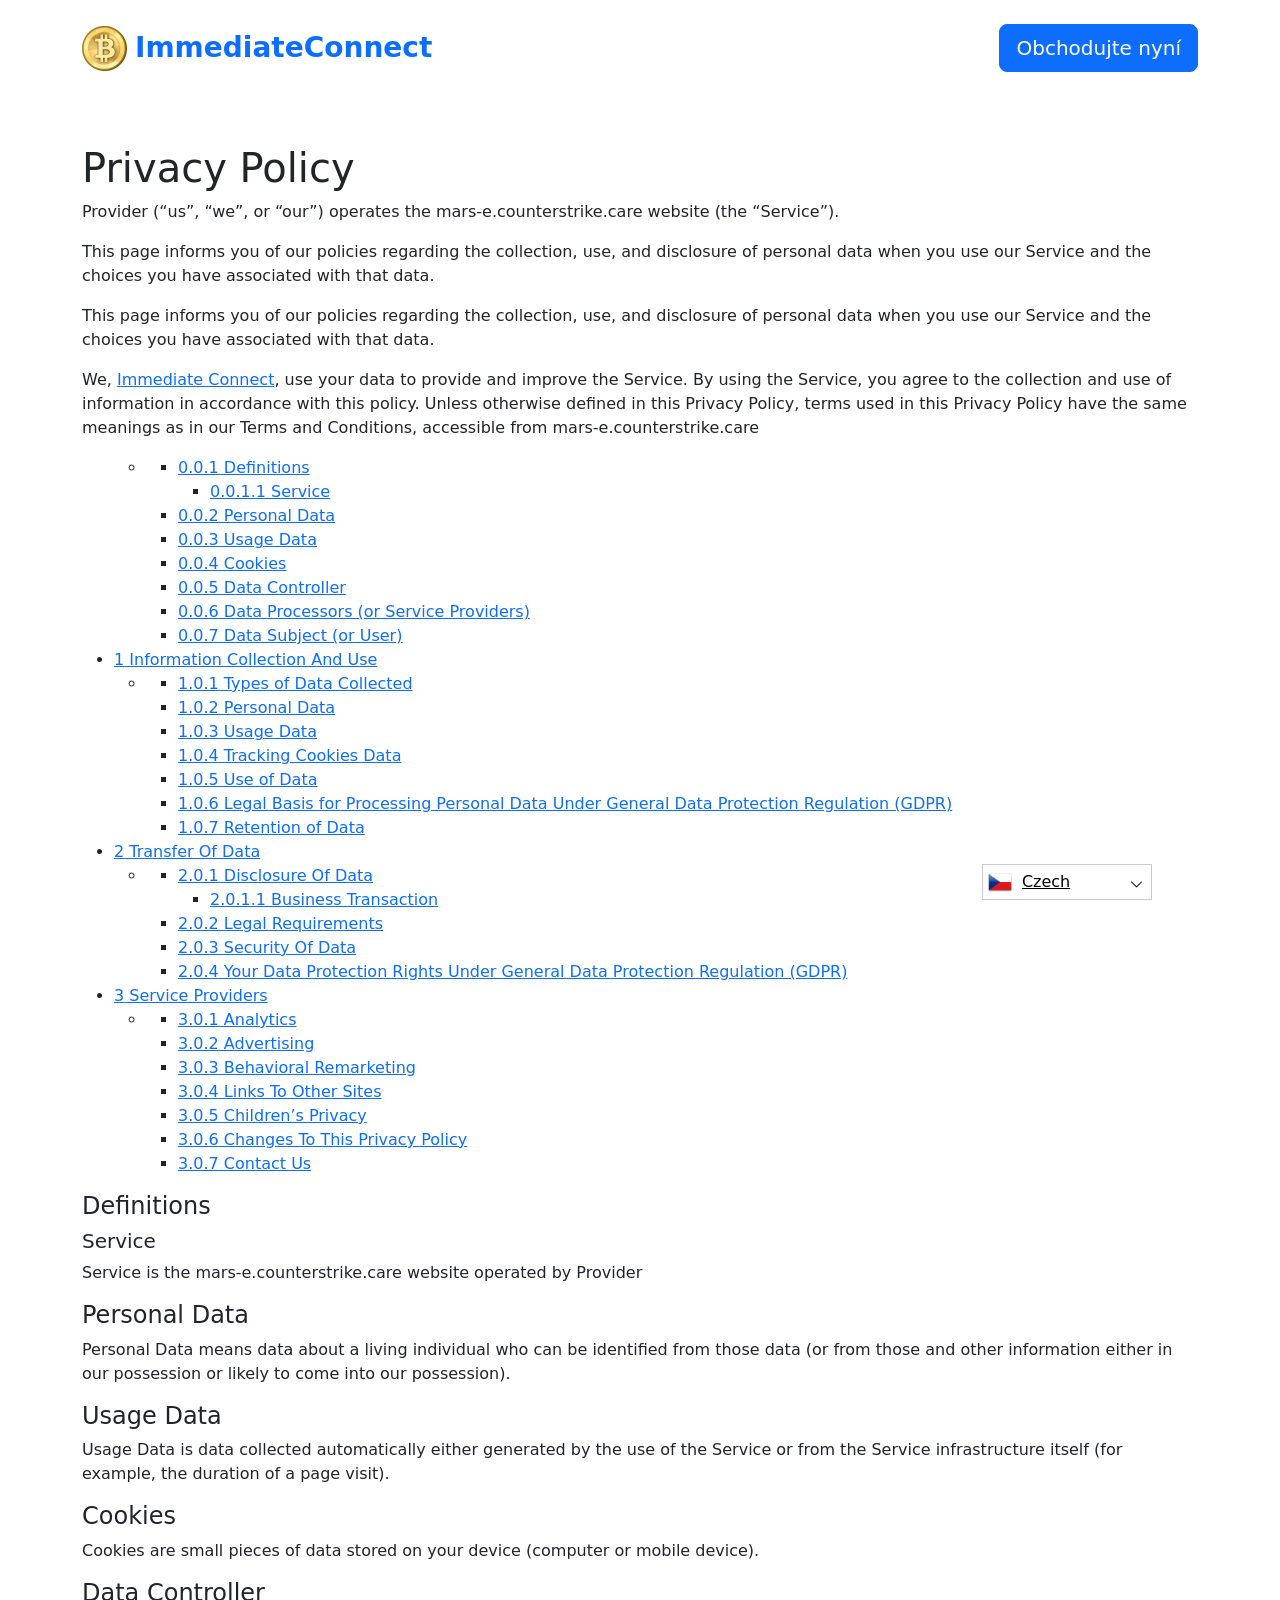
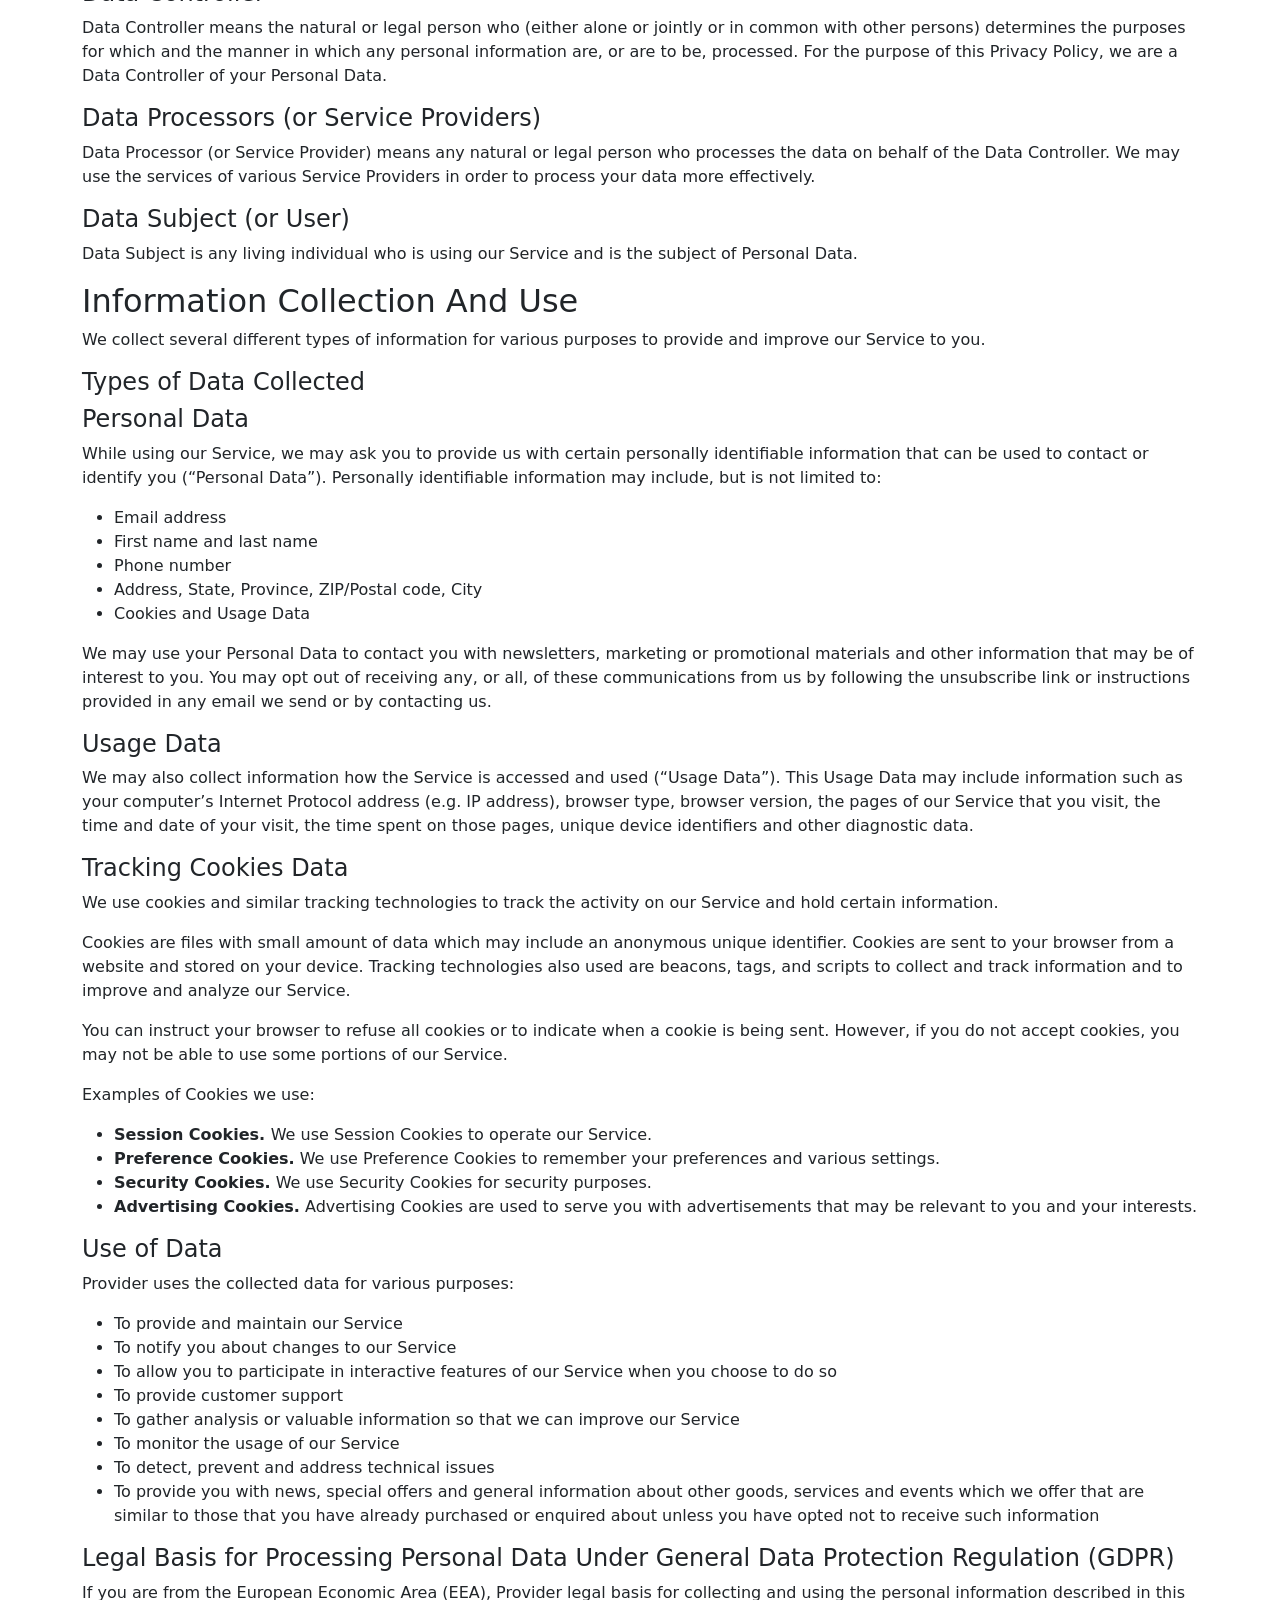
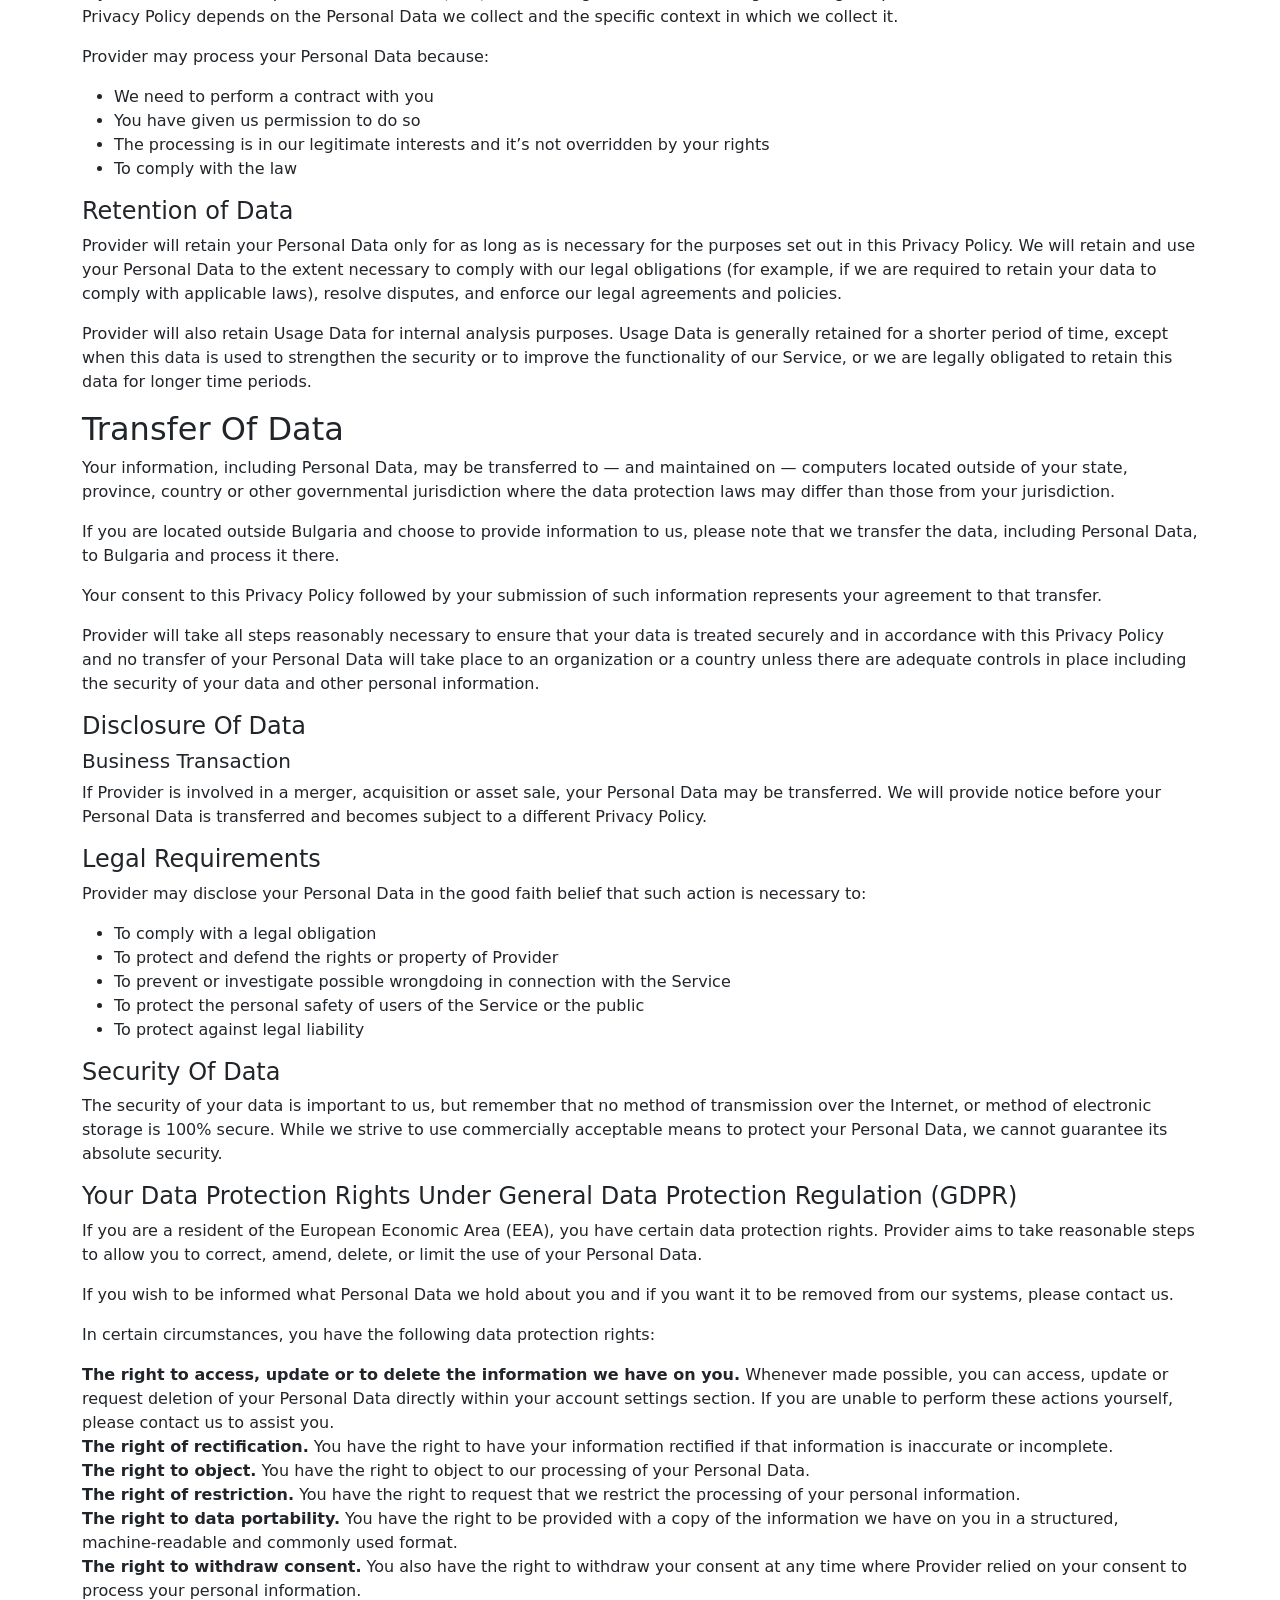
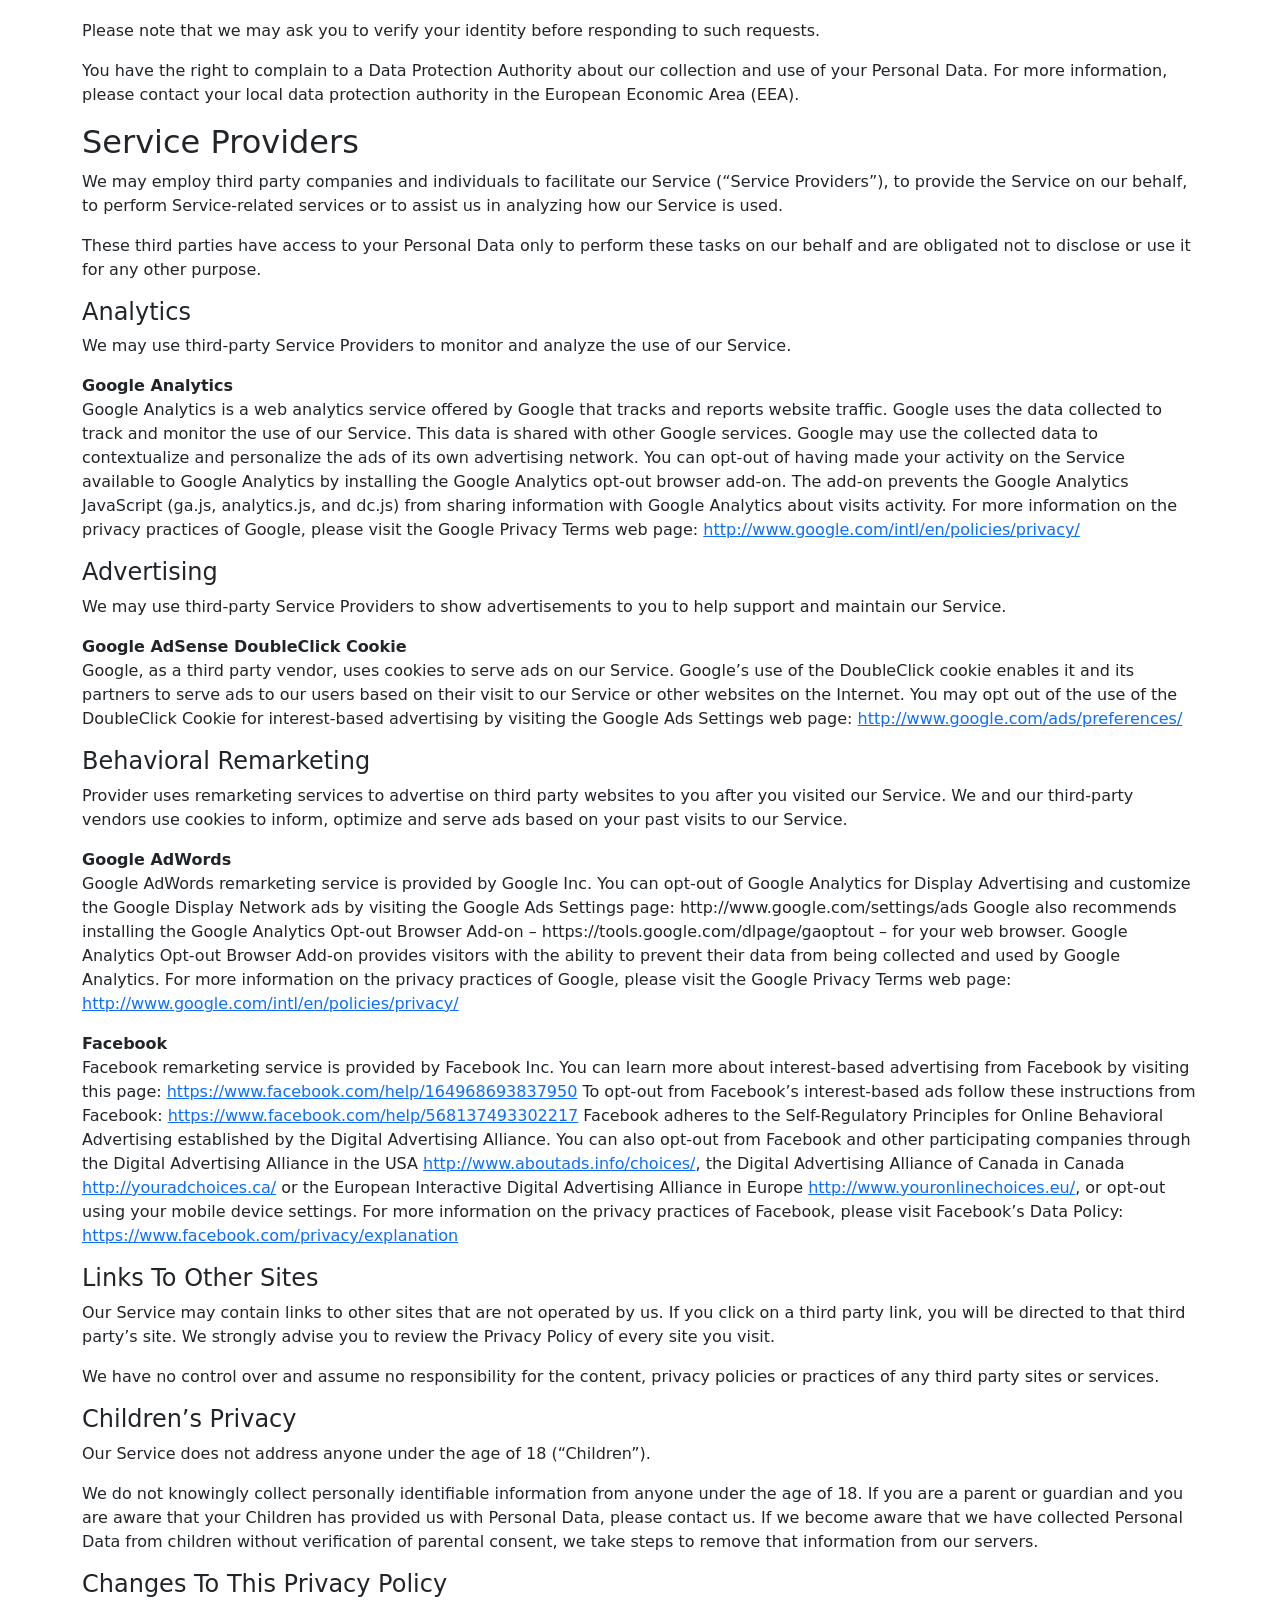
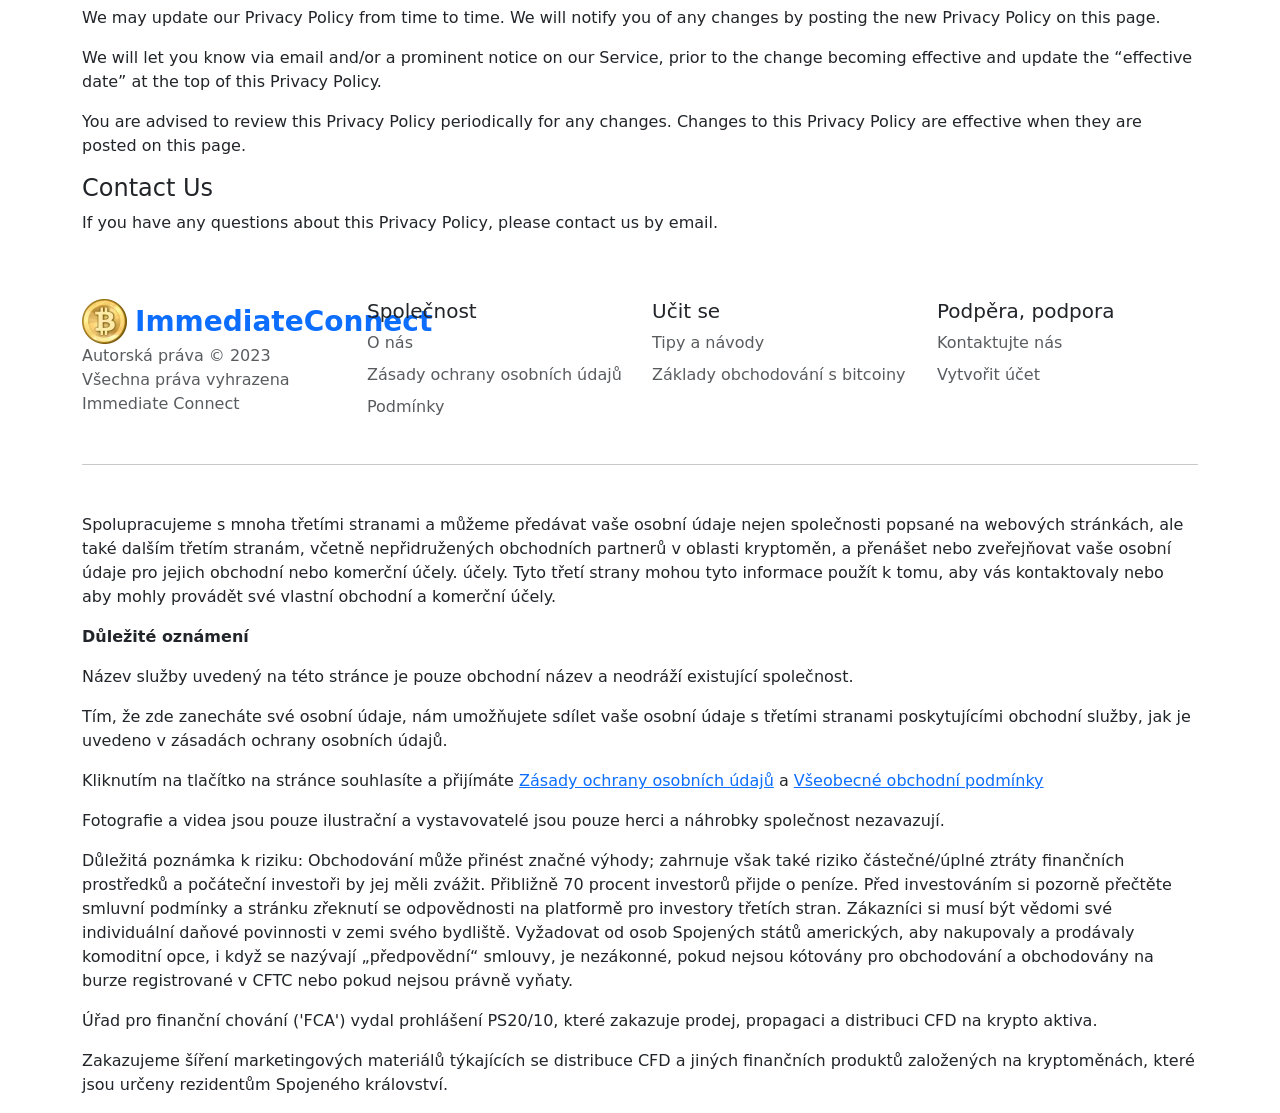
==== privacy-policy.html @ c37fa8af "Initial commit" ====
<!DOCTYPE html>
<html lang="cs" dir="ltr">
<head>
    <meta charset="utf-8">
    <!-- Meta Pixel Code -->
    <script>
        !function(f,b,e,v,n,t,s)
        {if(f.fbq)return;n=f.fbq=function(){n.callMethod?
            n.callMethod.apply(n,arguments):n.queue.push(arguments)};
            if(!f._fbq)f._fbq=n;n.push=n;n.loaded=!0;n.version='2.0';
            n.queue=[];t=b.createElement(e);t.async=!0;
            t.src=v;s=b.getElementsByTagName(e)[0];
            s.parentNode.insertBefore(t,s)}(window, document,'script',
            'https://connect.facebook.net/en_US/fbevents.js');
        fbq('init', '303304779202097');
        fbq('track', 'PageView');
    </script>
    <noscript>
        <img height="1" width="1" style="display:none"
             src="https://www.facebook.com/tr?id=303304779202097&ev=PageView&noscript=1"
        />
    </noscript>
    <!-- End Meta Pixel Code -->
    <meta http-equiv="x-ua-compatible" content="ie=edge"/>
    <meta
            name="viewport"
            content="width=device-width, initial-scale=1, shrink-to-fit=no"
    />

    <link rel="icon" type="image/x-icon"
          href="https://immediate-connect.org/media/179/conversions/32_32_64e617e6cf171_Bitcoin.png"/>

    <meta name="robots" content="noindex, nofollow">

    <meta name="description"
          content="Hladký obchodní zážitek na Immediate Connect může obchodníkům pomoci stát se profesionálnějšími a může být schopen zlepšit své schopnosti."/>
    <meta name="og:title" content="Immediate Connect | Umožňuje obchodování s kryptoměnami jako profesionálové"/>
    <meta name="og:description"
          content="Hladký obchodní zážitek na Immediate Connect může obchodníkům pomoci stát se profesionálnějšími a může být schopen zlepšit své schopnosti."/>
    <meta name="og:type" content="website"/>
    <meta name="twitter:card" content="summary"/>
    <meta name="twitter:title" content="Immediate Connect | Umožňuje obchodování s kryptoměnami jako profesionálové"/>
    <meta name="twitter:description"
          content="Hladký obchodní zážitek na Immediate Connect může obchodníkům pomoci stát se profesionálnějšími a může být schopen zlepšit své schopnosti."/>
    <title>Immediate Connect | Umožňuje obchodování s kryptoměnami jako profesionálové</title>
    <link rel="alternate" href="https://immediate-connect.org/" hrefLang=en/>
    <link rel="alternate"
          href="https://immediate-connect.org/ar/privacy-policy/"
          hrefLang="ar"/>
    <link rel="alternate"
          href="https://immediate-connect.org/zh-TW/privacy-policy/"
          hrefLang="zh-TW"/>
    <link rel="alternate"
          href="https://immediate-connect.org/hr/privacy-policy/"
          hrefLang="hr"/>
    <link rel="alternate"
          href="privacy-policy.html"
          hrefLang="cs"/>
    <link rel="alternate"
          href="https://immediate-connect.org/da/privacy-policy/"
          hrefLang="da"/>
    <link rel="alternate"
          href="https://immediate-connect.org/nl/privacy-policy/"
          hrefLang="nl"/>
    <link rel="alternate"
          href="https://immediate-connect.org/et/privacy-policy/"
          hrefLang="et"/>
    <link rel="alternate"
          href="https://immediate-connect.org/fi/privacy-policy/"
          hrefLang="fi"/>
    <link rel="alternate"
          href="https://immediate-connect.org/fr/privacy-policy/"
          hrefLang="fr"/>
    <link rel="alternate"
          href="https://immediate-connect.org/el/privacy-policy/"
          hrefLang="el"/>
    <link rel="alternate"
          href="https://immediate-connect.org/hu/privacy-policy/"
          hrefLang="hu"/>
    <link rel="alternate"
          href="https://immediate-connect.org/it/privacy-policy/"
          hrefLang="it"/>
    <link rel="alternate"
          href="https://immediate-connect.org/ja/privacy-policy/"
          hrefLang="ja"/>
    <link rel="alternate"
          href="https://immediate-connect.org/ko/privacy-policy/"
          hrefLang="ko"/>
    <link rel="alternate"
          href="https://immediate-connect.org/lt/privacy-policy/"
          hrefLang="lt"/>
    <link rel="alternate"
          href="https://immediate-connect.org/ms/privacy-policy/"
          hrefLang="ms"/>
    <link rel="alternate"
          href="https://immediate-connect.org/no/privacy-policy/"
          hrefLang="no"/>
    <link rel="alternate"
          href="https://immediate-connect.org/pl/privacy-policy/"
          hrefLang="pl"/>
    <link rel="alternate"
          href="https://immediate-connect.org/pt/privacy-policy/"
          hrefLang="pt"/>
    <link rel="alternate"
          href="https://immediate-connect.org/ru/privacy-policy/"
          hrefLang="ru"/>
    <link rel="alternate"
          href="https://immediate-connect.org/sr/privacy-policy/"
          hrefLang="sr"/>
    <link rel="alternate"
          href="https://immediate-connect.org/sk/privacy-policy/"
          hrefLang="sk"/>
    <link rel="alternate"
          href="https://immediate-connect.org/sl/privacy-policy/"
          hrefLang="sl"/>
    <link rel="alternate"
          href="https://immediate-connect.org/es/privacy-policy/"
          hrefLang="es"/>
    <link rel="alternate"
          href="https://immediate-connect.org/sv/privacy-policy/"
          hrefLang="sv"/>
    <link rel="alternate"
          href="https://immediate-connect.org/th/privacy-policy/"
          hrefLang="th"/>
    <link rel="alternate"
          href="https://immediate-connect.org/tr/privacy-policy/"
          hrefLang="tr"/>
    <link rel="alternate"
          href="https://immediate-connect.org/uk/privacy-policy/"
          hrefLang="uk"/>
    <link rel="alternate"
          href="https://immediate-connect.org/vi/privacy-policy/"
          hrefLang="vi"/>
    <link rel="alternate"
          href="https://immediate-connect.org/de/privacy-policy/"
          hrefLang="de"/>

    <link rel="canonical" href="privacy-policy.html"/>

    <link rel="preconnect"
          href="https://fonts.gstatic.com"
          crossorigin/>
    <link
            rel="preload"
            as="style"
            href="https://fonts.googleapis.com/css?family=Open+Sans:300,400,600,700,800&display=swap"
    />
    <link
            rel="stylesheet"
            href="https://fonts.googleapis.com/css?family=Open+Sans:300,400,600,700,800&display=swap"
            media="print"
            onload="this.media = 'all';"
    />

    <link rel="preload" as="style" href="assets/index-d9b7af0b.css"/>
    <link rel="modulepreload" href="assets/app-6256b172.js"/>
    <link rel="stylesheet" href="assets/index-d9b7af0b.css"/>
    <script type="module" src="assets/app-6256b172.js"></script>
</head>
<body class="body">

<div class="container">
    <header dir="ltr" class="d-flex flex-wrap justify-content-between py-4">
        <a href="index.html"
           class="d-flex logo align-items-center mb-3 mb-md-0 me-md-auto text-dark text-decoration-none pe-2">
            <picture>
                <source srcset="assets/image/45_45_45__64e617e1d0b90_Bitcoin.webp" type="image/webp">
                <source srcset="assets/image/45__64e617e1d0b90_Bitcoin.png" type="image/png">
                <img src="assets/image/45__64e617e1d0b90_Bitcoin.png" loading="eager" width="45" height="45" alt="">
            </picture>
            <span class="text-primary mx-2 fs-3 fw-bolder">ImmediateConnect</span>
        </a>

        <ul class="nav nav-pills align-items-center">
            <li class="nav-item">
                <button type="button" class="btn btn-primary text-white btn-lg show-modal">
                    Obchodujte nyní
                </button>
            </li>
        </ul>
    </header>
</div>


<div class="container page-inner pt-5">
    <h1>Privacy Policy</h1>
    <main>
        <p><span class="b">Provider</span> (“us”, “we”, or “our”) operates the <span
                class="u">mars-e.counterstrike.care</span> website (the “Service”).</p>
        <p>This page informs you of our policies regarding the collection, use, and disclosure of personal data when you
            use our Service and the choices you have associated with that data.</p>
        <p>This page informs you of our policies regarding the collection, use, and disclosure of personal data when you
            use our Service and the choices you have associated with that data.</p>
        <p>We, <a href="./">Immediate Connect</a>, use your data to provide and improve the
            Service. By using the Service, you agree to the collection and use of information in accordance with this
            policy. Unless otherwise defined in this Privacy Policy, terms used in this Privacy Policy have the same
            meanings as in our Terms and Conditions, accessible from <span class="u">mars-e.counterstrike.care</span>
        </p>
        <div id="toc_container" class="no_bullets">
            <ul class="toc_list">
                <ul>
                    <li>
                        <ul>
                            <li><a href="privacy-policy.html#Definitions"><span
                                    class="toc_number toc_depth_3">0.0.1</span> Definitions</a>
                                <ul>
                                    <li><a href="privacy-policy.html#Service"><span class="toc_number toc_depth_4">0.0.1.1</span>
                                        Service</a></li>
                                </ul>
                            </li>
                            <li><a href="privacy-policy.html#Personal_Data"><span
                                    class="toc_number toc_depth_3">0.0.2</span> Personal Data</a></li>
                            <li><a href="privacy-policy.html#Usage_Data"><span
                                    class="toc_number toc_depth_3">0.0.3</span> Usage Data</a></li>
                            <li><a href="privacy-policy.html#Cookies"><span class="toc_number toc_depth_3">0.0.4</span>
                                Cookies</a></li>
                            <li><a href="privacy-policy.html#Data_Controller"><span
                                    class="toc_number toc_depth_3">0.0.5</span> Data Controller</a></li>
                            <li><a href="privacy-policy.html#Data_Processors_or_Service_Providers"><span
                                    class="toc_number toc_depth_3">0.0.6</span> Data Processors (or Service
                                Providers)</a></li>
                            <li><a href="privacy-policy.html#Data_Subject_or_User"><span class="toc_number toc_depth_3">0.0.7</span>
                                Data Subject (or User)</a></li>
                        </ul>
                    </li>
                </ul>
                <li><a href="privacy-policy.html#Information_Collection_And_Use"><span
                        class="toc_number toc_depth_1">1</span> Information Collection And Use</a>
                    <ul>
                        <li>
                            <ul>
                                <li><a href="privacy-policy.html#Types_of_Data_Collected"><span
                                        class="toc_number toc_depth_3">1.0.1</span> Types of Data Collected</a></li>
                                <li><a href="privacy-policy.html#Personal_Data-2"><span class="toc_number toc_depth_3">1.0.2</span>
                                    Personal Data</a></li>
                                <li><a href="privacy-policy.html#Usage_Data-2"><span class="toc_number toc_depth_3">1.0.3</span>
                                    Usage Data</a></li>
                                <li><a href="privacy-policy.html#Tracking_Cookies_Data"><span
                                        class="toc_number toc_depth_3">1.0.4</span> Tracking Cookies Data</a></li>
                                <li><a href="privacy-policy.html#Use_of_Data"><span
                                        class="toc_number toc_depth_3">1.0.5</span> Use of Data</a></li>
                                <li>
                                    <a href="privacy-policy.html#Legal_Basis_for_Processing_Personal_Data_Under_General_Data_Protection_Regulation_GDPR"><span
                                            class="toc_number toc_depth_3">1.0.6</span> Legal Basis for Processing
                                        Personal Data Under General Data Protection Regulation (GDPR)</a></li>
                                <li><a href="privacy-policy.html#Retention_of_Data"><span
                                        class="toc_number toc_depth_3">1.0.7</span> Retention of Data</a></li>
                            </ul>
                        </li>
                    </ul>
                </li>
                <li><a href="privacy-policy.html#Transfer_Of_Data"><span class="toc_number toc_depth_1">2</span>
                    Transfer Of Data</a>
                    <ul>
                        <li>
                            <ul>
                                <li><a href="privacy-policy.html#Disclosure_Of_Data"><span
                                        class="toc_number toc_depth_3">2.0.1</span> Disclosure Of Data</a>
                                    <ul>
                                        <li><a href="privacy-policy.html#Business_Transaction"><span
                                                class="toc_number toc_depth_4">2.0.1.1</span> Business Transaction</a>
                                        </li>
                                    </ul>
                                </li>
                                <li><a href="privacy-policy.html#Legal_Requirements"><span
                                        class="toc_number toc_depth_3">2.0.2</span> Legal Requirements</a></li>
                                <li><a href="privacy-policy.html#Security_Of_Data"><span class="toc_number toc_depth_3">2.0.3</span>
                                    Security Of Data</a></li>
                                <li>
                                    <a href="privacy-policy.html#Your_Data_Protection_Rights_Under_General_Data_Protection_Regulation_GDPR"><span
                                            class="toc_number toc_depth_3">2.0.4</span> Your Data Protection Rights
                                        Under General Data Protection Regulation (GDPR)</a></li>
                            </ul>
                        </li>
                    </ul>
                </li>
                <li><a href="privacy-policy.html#Service_Providers"><span class="toc_number toc_depth_1">3</span>
                    Service Providers</a>
                    <ul>
                        <li>
                            <ul>
                                <li><a href="privacy-policy.html#Analytics"><span
                                        class="toc_number toc_depth_3">3.0.1</span> Analytics</a></li>
                                <li><a href="privacy-policy.html#Advertising"><span
                                        class="toc_number toc_depth_3">3.0.2</span> Advertising</a></li>
                                <li><a href="privacy-policy.html#Behavioral_Remarketing"><span
                                        class="toc_number toc_depth_3">3.0.3</span> Behavioral Remarketing</a></li>
                                <li><a href="privacy-policy.html#Links_To_Other_Sites"><span
                                        class="toc_number toc_depth_3">3.0.4</span> Links To Other Sites</a></li>
                                <li><a href="privacy-policy.html#Children8217s_Privacy"><span
                                        class="toc_number toc_depth_3">3.0.5</span> Children’s Privacy</a></li>
                                <li><a href="privacy-policy.html#Changes_To_This_Privacy_Policy"><span
                                        class="toc_number toc_depth_3">3.0.6</span> Changes To This Privacy Policy</a>
                                </li>
                                <li><a href="privacy-policy.html#Contact_Us"><span
                                        class="toc_number toc_depth_3">3.0.7</span> Contact Us</a></li>
                            </ul>
                        </li>
                    </ul>
                </li>
            </ul>
        </div>
        <h4><span id="Definitions">Definitions</span></h4><h5><span id="Service">Service</span></h5>
        <p>Service is the <span class="u">mars-e.counterstrike.care</span> website operated by <span
                class="b">Provider</span></p><h4><span id="Personal_Data">Personal Data</span></h4>
        <p>Personal Data means data about a living individual who can be identified from those data (or from those and
            other information either in our possession or likely to come into our possession).</p><h4><span
            id="Usage_Data">Usage Data</span></h4>
        <p>Usage Data is data collected automatically either generated by the use of the Service or from the Service
            infrastructure itself (for example, the duration of a page visit).</p><h4><span id="Cookies">Cookies</span>
    </h4>
        <p>Cookies are small pieces of data stored on your device (computer or mobile device).</p><h4><span
            id="Data_Controller">Data Controller</span></h4>
        <p>Data Controller means the natural or legal person who (either alone or jointly or in common with other
            persons) determines the purposes for which and the manner in which any personal information are, or are to
            be, processed. For the purpose of this Privacy Policy, we are a Data Controller of your Personal Data.</p>
        <h4><span id="Data_Processors_or_Service_Providers">Data Processors (or Service Providers)</span></h4>
        <p>Data Processor (or Service Provider) means any natural or legal person who processes the data on behalf of
            the Data Controller. We may use the services of various Service Providers in order to process your data more
            effectively.</p><h4><span id="Data_Subject_or_User">Data Subject (or User)</span></h4>
        <p>Data Subject is any living individual who is using our Service and is the subject of Personal Data.</p>
        <h2><span id="Information_Collection_And_Use">Information Collection And Use</span></h2>
        <p>We collect several different types of information for various purposes to provide and improve our Service to
            you.</p><h4><span id="Types_of_Data_Collected">Types of Data Collected</span></h4><h4><span
            id="Personal_Data-2">Personal Data</span></h4>
        <p>While using our Service, we may ask you to provide us with certain personally identifiable information that
            can be used to contact or identify you (“Personal Data”). Personally identifiable information may include,
            but is not limited to:</p>
        <ul>
            <li>Email address</li>
            <li>First name and last name</li>
            <li>Phone number</li>
            <li>Address, State, Province, ZIP/Postal code, City</li>
            <li>Cookies and Usage Data</li>
        </ul>
        <p>We may use your Personal Data to contact you with newsletters, marketing or promotional materials and other
            information that may be of interest to you. You may opt out of receiving any, or all, of these
            communications from us by following the unsubscribe link or instructions provided in any email we send or by
            contacting us.</p><h4><span id="Usage_Data-2">Usage Data</span></h4>
        <p>We may also collect information how the Service is accessed and used (“Usage Data”). This Usage Data may
            include information such as your computer’s Internet Protocol address (e.g. IP address), browser type,
            browser version, the pages of our Service that you visit, the time and date of your visit, the time spent on
            those pages, unique device identifiers and other diagnostic data.</p><h4><span id="Tracking_Cookies_Data">Tracking Cookies Data</span>
    </h4>
        <p>We use cookies and similar tracking technologies to track the activity on our Service and hold certain
            information.</p>
        <p>Cookies are files with small amount of data which may include an anonymous unique identifier. Cookies are
            sent to your browser from a website and stored on your device. Tracking technologies also used are beacons,
            tags, and scripts to collect and track information and to improve and analyze our Service.</p>
        <p>You can instruct your browser to refuse all cookies or to indicate when a cookie is being sent. However, if
            you do not accept cookies, you may not be able to use some portions of our Service.</p>
        <p>Examples of Cookies we use:</p>
        <ul>
            <li><strong>Session Cookies. </strong>We use Session Cookies to operate our Service.</li>
            <li><strong>Preference Cookies.</strong> We use Preference Cookies to remember your preferences and various
                settings.
            </li>
            <li><strong>Security Cookies.</strong> We use Security Cookies for security purposes.</li>
            <li><strong>Advertising Cookies.</strong> Advertising Cookies are used to serve you with advertisements that
                may be relevant to you and your interests.
            </li>
        </ul>
        <h4><span id="Use_of_Data">Use of Data</span></h4>
        <p><span class="b">Provider</span> uses the collected data for various purposes:</p>
        <ul>
            <li>To provide and maintain our Service</li>
            <li>To notify you about changes to our Service</li>
            <li>To allow you to participate in interactive features of our Service when you choose to do so</li>
            <li>To provide customer support</li>
            <li>To gather analysis or valuable information so that we can improve our Service</li>
            <li>To monitor the usage of our Service</li>
            <li>To detect, prevent and address technical issues</li>
            <li>To provide you with news, special offers and general information about other goods, services and events
                which we offer that are similar to those that you have already purchased or enquired about unless you
                have opted not to receive such information
            </li>
        </ul>
        <h4><span id="Legal_Basis_for_Processing_Personal_Data_Under_General_Data_Protection_Regulation_GDPR">Legal Basis for Processing Personal Data Under General Data Protection Regulation (GDPR)</span>
        </h4>
        <p>If you are from the European Economic Area (EEA), <span class="b">Provider</span> legal basis for collecting
            and using the personal information described in this Privacy Policy depends on the Personal Data we collect
            and the specific context in which we collect it.</p>
        <p><span class="b">Provider</span> may process your Personal Data because:</p>
        <ul>
            <li>We need to perform a contract with you</li>
            <li>You have given us permission to do so</li>
            <li>The processing is in our legitimate interests and it’s not overridden by your rights</li>
            <li>To comply with the law</li>
        </ul>
        <h4><span id="Retention_of_Data">Retention of Data</span></h4>
        <p><span class="b">Provider</span> will retain your Personal Data only for as long as is necessary for the
            purposes set out in this Privacy Policy. We will retain and use your Personal Data to the extent necessary
            to comply with our legal obligations (for example, if we are required to retain your data to comply with
            applicable laws), resolve disputes, and enforce our legal agreements and policies.</p>
        <p><span class="b">Provider</span> will also retain Usage Data for internal analysis purposes. Usage Data is
            generally retained for a shorter period of time, except when this data is used to strengthen the security or
            to improve the functionality of our Service, or we are legally obligated to retain this data for longer time
            periods.</p>
        <h2><span id="Transfer_Of_Data">Transfer Of Data</span></h2>
        <p>Your information, including Personal Data, may be transferred to — and maintained on — computers located
            outside of your state, province, country or other governmental jurisdiction where the data protection laws
            may differ than those from your jurisdiction.</p>
        <p>If you are located outside Bulgaria and choose to provide information to us, please note that we transfer the
            data, including Personal Data, to Bulgaria and process it there.</p>
        <p>Your consent to this Privacy Policy followed by your submission of such information represents your agreement
            to that transfer.</p>
        <p><span class="b">Provider</span> will take all steps reasonably necessary to ensure that your data is treated
            securely and in accordance with this Privacy Policy and no transfer of your Personal Data will take place to
            an organization or a country unless there are adequate controls in place including the security of your data
            and other personal information.</p><h4><span id="Disclosure_Of_Data">Disclosure Of Data</span></h4><h5><span
            id="Business_Transaction">Business Transaction</span></h5>
        <p>If <span class="b">Provider</span> is involved in a merger, acquisition or asset sale, your Personal Data may
            be transferred. We will provide notice before your Personal Data is transferred and becomes subject to a
            different Privacy Policy.</p><h4><span id="Legal_Requirements">Legal Requirements</span></h4>
        <p><span class="b">Provider</span> may disclose your Personal Data in the good faith belief that such action is
            necessary to:</p>
        <ul>
            <li>To comply with a legal obligation</li>
            <li>To protect and defend the rights or property of <span class="b">Provider</span></li>
            <li>To prevent or investigate possible wrongdoing in connection with the Service</li>
            <li>To protect the personal safety of users of the Service or the public</li>
            <li>To protect against legal liability</li>
        </ul>
        <h4><span id="Security_Of_Data">Security Of Data</span></h4>
        <p>The security of your data is important to us, but remember that no method of transmission over the Internet,
            or method of electronic storage is 100% secure. While we strive to use commercially acceptable means to
            protect your Personal Data, we cannot guarantee its absolute security.</p><h4><span
            id="Your_Data_Protection_Rights_Under_General_Data_Protection_Regulation_GDPR">Your Data Protection Rights Under General Data Protection Regulation (GDPR)</span>
    </h4>
        <p>If you are a resident of the European Economic Area (EEA), you have certain data protection rights. <span
                class="b">Provider</span> aims to take reasonable steps to allow you to correct, amend, delete, or limit
            the use of your Personal Data.</p>
        <p>If you wish to be informed what Personal Data we hold about you and if you want it to be removed from our
            systems, please contact us.</p>
        <p>In certain circumstances, you have the following data protection rights:</p>
        <p><strong>The right to access, update or to delete the information we have on you.</strong> Whenever made
            possible, you can access, update or request deletion of your Personal Data directly within your account
            settings section. If you are unable to perform these actions yourself, please contact us to assist you.<br>
            <strong>The right of rectification.</strong> You have the right to have your information rectified if that
            information is inaccurate or incomplete.<br> <strong>The right to object.</strong> You have the right to
            object to our processing of your Personal Data.<br> <strong>The right of restriction.</strong> You have the
            right to request that we restrict the processing of your personal information.<br> <strong>The right to data
                portability.</strong> You have the right to be provided with a copy of the information we have on you in
            a structured, machine-readable and commonly used format.<br> <strong>The right to withdraw consent.</strong>
            You also have the right to withdraw your consent at any time where <span class="b">Provider</span> relied on
            your consent to process your personal information.</p>
        <p>Please note that we may ask you to verify your identity before responding to such requests.</p>
        <p>You have the right to complain to a Data Protection Authority about our collection and use of your Personal
            Data. For more information, please contact your local data protection authority in the European Economic
            Area (EEA).</p>
        <h2><span id="Service_Providers">Service Providers</span></h2>
        <p>We may employ third party companies and individuals to facilitate our Service (“Service Providers”), to
            provide the Service on our behalf, to perform Service-related services or to assist us in analyzing how our
            Service is used.</p>
        <p>These third parties have access to your Personal Data only to perform these tasks on our behalf and are
            obligated not to disclose or use it for any other purpose.</p><h4><span id="Analytics">Analytics</span></h4>
        <p>We may use third-party Service Providers to monitor and analyze the use of our Service.</p>
        <p><strong>Google Analytics</strong><br> Google Analytics is a web analytics service offered by Google that
            tracks and reports website traffic. Google uses the data collected to track and monitor the use of our
            Service. This data is shared with other Google services. Google may use the collected data to contextualize
            and personalize the ads of its own advertising network. You can opt-out of having made your activity on the
            Service available to Google Analytics by installing the Google Analytics opt-out browser add-on. The add-on
            prevents the Google Analytics JavaScript (ga.js, analytics.js, and dc.js) from sharing information with
            Google Analytics about visits activity. For more information on the privacy practices of Google, please
            visit the Google Privacy Terms web page: <a href="https://www.google.com/intl/en/policies/privacy/"
                                                        target="_blank" rel="noopener">http://www.google.com/intl/en/policies/privacy/</a>
        </p><h4><span id="Advertising">Advertising</span></h4>
        <p>We may use third-party Service Providers to show advertisements to you to help support and maintain our
            Service.</p>
        <p><strong>Google AdSense DoubleClick Cookie</strong><br> Google, as a third party vendor, uses cookies to serve
            ads on our Service. Google’s use of the DoubleClick cookie enables it and its partners to serve ads to our
            users based on their visit to our Service or other websites on the Internet. You may opt out of the use of
            the DoubleClick Cookie for interest-based advertising by visiting the Google Ads Settings web page: <a
                    href="https://www.google.com/ads/preferences/" target="_blank" rel="noopener">http://www.google.com/ads/preferences/</a>
        </p><h4><span id="Behavioral_Remarketing">Behavioral Remarketing</span></h4>
        <p><span class="b">Provider</span> uses remarketing services to advertise on third party websites to you after
            you visited our Service. We and our third-party vendors use cookies to inform, optimize and serve ads based
            on your past visits to our Service.</p>
        <p><strong>Google AdWords</strong><br> Google AdWords remarketing service is provided by Google Inc. You can
            opt-out of Google Analytics for Display Advertising and customize the Google Display Network ads by visiting
            the Google Ads Settings page: http://www.google.com/settings/ads Google also recommends installing the
            Google Analytics Opt-out Browser Add-on – https://tools.google.com/dlpage/gaoptout – for your web browser.
            Google Analytics Opt-out Browser Add-on provides visitors with the ability to prevent their data from being
            collected and used by Google Analytics. For more information on the privacy practices of Google, please
            visit the Google Privacy Terms web page: <a href="https://www.google.com/intl/en/policies/privacy/"
                                                        target="_blank" rel="noopener">http://www.google.com/intl/en/policies/privacy/</a>
        </p>
        <p><strong>Facebook</strong><br> Facebook remarketing service is provided by Facebook Inc. You can learn more
            about interest-based advertising from Facebook by visiting this page: <a
                    href="https://www.facebook.com/help/164968693837950" target="_blank" rel="noopener">https://www.facebook.com/help/164968693837950</a>
            To opt-out from Facebook’s interest-based ads follow these instructions from Facebook: <a
                    href="https://www.facebook.com/help/568137493302217" target="_blank" rel="noopener">https://www.facebook.com/help/568137493302217</a>
            Facebook adheres to the Self-Regulatory Principles for Online Behavioral Advertising established by the
            Digital Advertising Alliance. You can also opt-out from Facebook and other participating companies through
            the Digital Advertising Alliance in the USA <a href="http://www.aboutads.info/choices/" target="_blank"
                                                           rel="noopener">http://www.aboutads.info/choices/</a>, the
            Digital Advertising Alliance of Canada in Canada <a href="http://youradchoices.ca/" target="_blank"
                                                                rel="noopener">http://youradchoices.ca/</a> or the
            European Interactive Digital Advertising Alliance in Europe <a href="http://www.youronlinechoices.eu/"
                                                                           target="_blank" rel="noopener">http://www.youronlinechoices.eu/</a>,
            or opt-out using your mobile device settings. For more information on the privacy practices of Facebook,
            please visit Facebook’s Data Policy: <a href="https://www.facebook.com/privacy/explanation" target="_blank"
                                                    rel="noopener">https://www.facebook.com/privacy/explanation</a></p>
        <h4><span id="Links_To_Other_Sites">Links To Other Sites</span></h4>
        <p>Our Service may contain links to other sites that are not operated by us. If you click on a third party link,
            you will be directed to that third party’s site. We strongly advise you to review the Privacy Policy of
            every site you visit.</p>
        <p>We have no control over and assume no responsibility for the content, privacy policies or practices of any
            third party sites or services.</p><h4><span id="Children8217s_Privacy">Children’s Privacy</span></h4>
        <p>Our Service does not address anyone under the age of 18 (“Children”).</p>
        <p>We do not knowingly collect personally identifiable information from anyone under the age of 18. If you are a
            parent or guardian and you are aware that your Children has provided us with Personal Data, please contact
            us. If we become aware that we have collected Personal Data from children without verification of parental
            consent, we take steps to remove that information from our servers.</p><h4><span
            id="Changes_To_This_Privacy_Policy">Changes To This Privacy Policy</span></h4>
        <p>We may update our Privacy Policy from time to time. We will notify you of any changes by posting the new
            Privacy Policy on this page.</p>
        <p>We will let you know via email and/or a prominent notice on our Service, prior to the change becoming
            effective and update the “effective date” at the top of this Privacy Policy.</p>
        <p>You are advised to review this Privacy Policy periodically for any changes. Changes to this Privacy Policy
            are effective when they are posted on this page.</p><h4><span id="Contact_Us">Contact Us</span></h4>
        <p>If you have any questions about this Privacy Policy, please contact us by email.</p>
    </main>
</div>


<footer class="container">
    <div class=" row row-cols-1 row-cols-md-2 row-cols-xl-4 pt-5">
        <div class="col mb-3">
            <a href="index.html"
               class="d-flex logo align-items-center mb-3 mb-md-0 me-md-auto text-dark text-decoration-none pe-2">
                <picture>
                    <source srcset="assets/image/45_45_45__64e617e1d0b90_Bitcoin.webp" type="image/webp">
                    <source srcset="assets/image/45__64e617e1d0b90_Bitcoin.png" type="image/png">
                    <img src="assets/image/45__64e617e1d0b90_Bitcoin.png" loading="lazy" width="45" height="45"
                         alt="">
                </picture>
                <span class="text-primary mx-2 fs-3 fw-bolder">ImmediateConnect</span>
            </a>
            <p class="text-muted">Autorská práva © 2023 Všechna práva vyhrazena Immediate Connect</p>
        </div>
        <div class="col mb-3">
            <h5>Společnost</h5>
            <ul class="nav flex-column">
                <li class="nav-item mb-2">
                    <a href="about-us.html" class="nav-link p-0 text-muted">
                        O nás
                    </a>
                </li>
                <li class="nav-item mb-2">
                    <a href="privacy-policy.html" class="nav-link p-0 text-muted">
                        Zásady ochrany osobních údajů
                    </a>
                </li>
                <li class="nav-item mb-2">
                    <a href="terms-of-use.html" class="nav-link p-0 text-muted">
                        Podmínky
                    </a>
                </li>
            </ul>
        </div>
        <div class="col mb-3">
            <h5>Učit se</h5>
            <ul class="nav flex-column">
                <li class="nav-item mb-2">
                    <a href="tips-tutorials.html" class="nav-link p-0 text-muted">
                        Tipy a návody
                    </a>
                </li>
                <li class="nav-item mb-2">
                    <a href="crypto-basics.html" class="nav-link p-0 text-muted">
                        Základy obchodování s bitcoiny
                    </a>
                </li>
            </ul>
        </div>
        <div class="col mb-3">
            <h5>Podpěra, podpora</h5>
            <ul class="nav flex-column">
                <li class="nav-item mb-2">
                    <a href="contact-us.html" class="nav-link p-0 text-muted">
                        Kontaktujte nás
                    </a>
                </li>
                <li class="nav-item mb-2">
                    <a href="login.html" class="nav-link p-0 text-muted">
                        Vytvořit účet
                    </a>
                </li>
            </ul>
        </div>
    </div>
    <hr class="mb-5"/>
    <p>Spolupracujeme s mnoha třetími stranami a můžeme předávat vaše osobní údaje nejen společnosti popsané na webových
        stránkách, ale také dalším třetím stranám, včetně nepřidružených obchodních partnerů v oblasti kryptoměn, a
        přenášet nebo zveřejňovat vaše osobní údaje pro jejich obchodní nebo komerční účely. účely. Tyto třetí strany
        mohou tyto informace použít k tomu, aby vás kontaktovaly nebo aby mohly provádět své vlastní obchodní a komerční
        účely.</p>
    <p></p>
    <p><strong>Důležité oznámení</strong></p>
    <p></p>
    <p>Název služby uvedený na této stránce je pouze obchodní název a neodráží existující společnost.</p>
    <p></p>
    <p>Tím, že zde zanecháte své osobní údaje, nám umožňujete sdílet vaše osobní údaje s třetími stranami poskytujícími
        obchodní služby, jak je uvedeno v zásadách ochrany osobních údajů.</p>
    <p></p>
    <p>Kliknutím na tlačítko na stránce souhlasíte a přijímáte <a
            href="https://jupiter-e.bstcorlon.care/terms/privacy.html">Zásady ochrany osobních údajů</a> a <a
            href="https://jupiter-e.bstcorlon.care/terms/tandcs.html">Všeobecné obchodní podmínky</a></p>
    <p></p>
    <p>Fotografie a videa jsou pouze ilustrační a vystavovatelé jsou pouze herci a náhrobky společnost nezavazují.</p>
    <p></p>
    <p>Důležitá poznámka k riziku: Obchodování může přinést značné výhody; zahrnuje však také riziko částečné/úplné
        ztráty finančních prostředků a počáteční investoři by jej měli zvážit. Přibližně 70 procent investorů přijde o
        peníze. Před investováním si pozorně přečtěte smluvní podmínky a stránku zřeknutí se odpovědnosti na platformě
        pro investory třetích stran. Zákazníci si musí být vědomi své individuální daňové povinnosti v zemi svého
        bydliště. Vyžadovat od osob Spojených států amerických, aby nakupovaly a prodávaly komoditní opce, i když se
        nazývají „předpovědní“ smlouvy, je nezákonné, pokud nejsou kótovány pro obchodování a obchodovány na burze
        registrované v CFTC nebo pokud nejsou právně vyňaty.</p>
    <p></p>
    <p>Úřad pro finanční chování ('FCA') vydal prohlášení PS20/10, které zakazuje prodej, propagaci a distribuci CFD na
        krypto aktiva.</p>
    <p></p>
    <p>Zakazujeme šíření marketingových materiálů týkajících se distribuce CFD a jiných finančních produktů založených
        na kryptoměnách, které jsou určeny rezidentům Spojeného království.</p>
</footer>

<section dir="ltr" class="language-switcher">
    <div class="language-switcher__selected">
        <a href="index.html">
            <img src="cs.png" alt="Flag" width="24" height="24"/>
            Czech
        </a>
    </div>
    <div class="language-switcher__list">
        <a href="https://immediate-connect.org/ar/">
            <img src="ar.png" alt="Flag" width="24" height="24"/>
            Arabic
        </a>
        <a href="https://immediate-connect.org/zh-TW/">
            <img src="zh-TW.png" alt="Flag" width="24" height="24"/>
            Chinese
        </a>
        <a href="https://immediate-connect.org/hr/">
            <img src="hr.png" alt="Flag" width="24" height="24"/>
            Croatian
        </a>
        <a href="https://immediate-connect.org/da/">
            <img src="da.png" alt="Flag" width="24" height="24"/>
            Danish
        </a>
        <a href="https://immediate-connect.org/de/">
            <img src="de.png" alt="Flag" width="24" height="24"/>
            Deutsch
        </a>
        <a href="https://immediate-connect.org/nl/">
            <img src="nl.png" alt="Flag" width="24" height="24"/>
            Dutch
        </a>
        <a href="https://immediate-connect.org/">
            <img src="en.png" alt="Flag" width="24" height="24"/>
            English
        </a>
        <a href="https://immediate-connect.org/et/">
            <img src="et.png" alt="Flag" width="24" height="24"/>
            Estonian
        </a>
        <a href="https://immediate-connect.org/fi/">
            <img src="fi.png" alt="Flag" width="24" height="24"/>
            Finish
        </a>
        <a href="https://immediate-connect.org/fr/">
            <img src="fr.png" alt="Flag" width="24" height="24"/>
            French
        </a>
        <a href="https://immediate-connect.org/el/">
            <img src="el.png" alt="Flag" width="24" height="24"/>
            Greek
        </a>
        <a href="https://immediate-connect.org/hu/">
            <img src="hu.png" alt="Flag" width="24" height="24"/>
            Hungarian
        </a>
        <a href="https://immediate-connect.org/it/">
            <img src="it.png" alt="Flag" width="24" height="24"/>
            Italian
        </a>
        <a href="https://immediate-connect.org/ja/">
            <img src="ja.png" alt="Flag" width="24" height="24"/>
            Japanese
        </a>
        <a href="https://immediate-connect.org/ko/">
            <img src="ko.png" alt="Flag" width="24" height="24"/>
            Korean
        </a>
        <a href="https://immediate-connect.org/lt/">
            <img src="lt.png" alt="Flag" width="24" height="24"/>
            Lithuanian
        </a>
        <a href="https://immediate-connect.org/ms/">
            <img src="ms.png" alt="Flag" width="24" height="24"/>
            Malay
        </a>
        <a href="https://immediate-connect.org/no/">
            <img src="no.png" alt="Flag" width="24" height="24"/>
            Norwegian
        </a>
        <a href="https://immediate-connect.org/pl/">
            <img src="pl.png" alt="Flag" width="24" height="24"/>
            Polish
        </a>
        <a href="https://immediate-connect.org/pt/">
            <img src="pt.png" alt="Flag" width="24" height="24"/>
            Portuguese
        </a>
        <a href="https://immediate-connect.org/ru/">
            <img src="ru.png" alt="Flag" width="24" height="24"/>
            Russian
        </a>
        <a href="https://immediate-connect.org/sr/">
            <img src="sr.png" alt="Flag" width="24" height="24"/>
            Serbian
        </a>
        <a href="https://immediate-connect.org/sk/">
            <img src="sk.png" alt="Flag" width="24" height="24"/>
            Slovak
        </a>
        <a href="https://immediate-connect.org/sl/">
            <img src="sl.png" alt="Flag" width="24" height="24"/>
            Slovenian
        </a>
        <a href="https://immediate-connect.org/es/">
            <img src="es.png" alt="Flag" width="24" height="24"/>
            Spanish
        </a>
        <a href="https://immediate-connect.org/sv/">
            <img src="sv.png" alt="Flag" width="24" height="24"/>
            Swedish
        </a>
        <a href="https://immediate-connect.org/th/">
            <img src="th.png" alt="Flag" width="24" height="24"/>
            Thai
        </a>
        <a href="https://immediate-connect.org/tr/">
            <img src="tr.png" alt="Flag" width="24" height="24"/>
            Turkish
        </a>
        <a href="https://immediate-connect.org/uk/">
            <img src="uk.png" alt="Flag" width="24" height="24"/>
            Ukrainian
        </a>
        <a href="https://immediate-connect.org/vi/">
            <img src="vi.png" alt="Flag" width="24" height="24"/>
            Vietnamese
        </a>
    </div>
</section>
<script>
    const switcher = document.querySelector('.language-switcher');
    const switcherButton = document.querySelector('.language-switcher__selected a');

    switcherButton.addEventListener('click', (e) => {
        e.preventDefault();
        if (switcher.classList.contains('language-switcher__active')) {
            switcher.classList.remove("language-switcher__active")
        } else {
            switcher.classList.add("language-switcher__active")
        }
    });
</script>
<div dir="ltr" class="modal">
    <div class="modal__content __form" style="position:relative;">
        <div class="signup-form-fx rounded-fx theme-white">
            <h3>Create an account</h3>
            <div class="form-box">
                <form class="offer-lander-form dr-form2">
                    <div class="form-group-fx" pattern="[a-zA-Z ]+">
                        <div class="input-group">
                            <input
                                    oninput="validateFirstName2(this)"
                                    required=""
                                    type="text"
                                    name="firstname"
                                    placeholder="First name"
                                    class="form-control-fx form__input first-name"
                                    pattern="[a-zA-Z ]+"
                            >
                        </div>
                        <div class="error f-name2" data-error-status="inactive" data-for-error="first_name">Vaše
                            křestní jméno je příliš krátké (alespoň 2 znaky)
                        </div>
                    </div>
                    <div class="form-group-fx" pattern="[a-zA-Z ]+">
                        <div class="input-group">
                            <input
                                    oninput="validateLastName2(this)"
                                    required=""
                                    type="text"
                                    name="lastname"
                                    placeholder="Last name"
                                    class="form-control-fx form__input last-name "
                                    pattern="[a-zA-Z ]+"
                            >
                        </div>
                        <div class="error l-name2" data-error-status="inactive" data-for-error="last_name">Vaše
                            příjmení je příliš krátké (alespoň 2 znaky)
                        </div>
                    </div>
                    <div class="form-group-fx">
                        <div class="input-group">
                            <input
                                    oninput="validateEmail2(this)"
                                    required=""
                                    type="email"
                                    name="email"
                                    placeholder="Email"
                                    class="form-control-fx form__input email"

                            >
                        </div>
                        <div class="error email2" data-error-status="inactive" data-for-error="email">Zadejte prosím
                            svou skutečnou e-mailovou adresu (příklad@email.com)
                        </div>
                    </div>
                    <div class="fx-phone">
                        <div class="fx-phone-field">
                            <div class="fx-phone__code">
                                <div class="fx-phone__selected">
                                    <div class="fx-phone__codeflag">
                                        <img src="assets/image/cz.svg"
                                             loading="eager" width="25"
                                             alt="">
                                        <span>+420</span>
                                    </div>
                                    <span class="fx-phone__icon">▼</span>
                                </div>
                            </div>
                            <div class="fx-phone__input">
                                <input
                                        oninput="validatePhone2(this)"
                                        class="form__input phone"
                                        type="tel"
                                        maxlength="9"
                                        placeholder="Telephone, e.g.  07400 123456"
                                >
                            </div>
                        </div>
                        <div class="tel2 error" data-error-status="inactive" data-for-error="phone">
                            0123456789
                        </div>
                    </div>
                    <div class="form-group-fx last">
                        <button type="submit" class="register main-form-btn2">
                            Learn More
                        </button>
                        <div class="tnc_text"><p>* By submitting you confirm that you’ve read and accepted
                            the <a rel="nofollow" href="https://jupiter-e.bstcorlon.care/terms/privacy.html"
                                   target="_blank" class="term-link">privacy policy</a> and <a
                                    rel="nofollow" class="term-link"
                                    href="https://jupiter-e.bstcorlon.care/terms/tandcs.html"
                                    target="_blank">terms of conditions.</a></p>
                            <p>** By submitting this form, I agree to receive all marketing material by
                                email, SMS and telephone.</p>
                            <p>*** All Trading carries risk.</p></div>
                    </div>
                    <style>
                        .signup-form-fx .form-group-fx {
                            position: relative;
                            margin-bottom: 10px !important;
                        }

                        .main-form {
                            position: relative;
                        }

                        .iti__selected-flag {
                            pointer-events: none;
                        }

                        .formContent .homeTopFormInput {
                            margin-bottom: 3px !important;
                        }

                        .error {
                            width: 100%;
                            font-weight: 400;
                            margin-bottom: 10px;
                            padding: 5px;
                            color: #fff;
                            background-color: #eb162b;
                            text-align: left;
                            font-size: 12px;
                            margin-top: 5px;
                            display: none;
                        }

                        .loader-sub2 {
                            position: absolute;
                            height: 100%;
                            width: 100%;
                            top: 0;
                            left: 0;
                            background: #0006;
                            color: #fff;
                            align-items: center;
                            justify-content: center;
                            text-align: center;
                            flex-direction: column;
                            display: none;
                        }
                    </style>
                    <script>
                        const displayError2 = (errorElement, message) => {
                            // errorElement.textContent = message;
                            errorElement.style.display = 'block';
                        };

                        const hideError2 = (errorElement) => {
                            // errorElement.textContent = '';
                            errorElement.style.display = 'none';
                        };
                        const validateFirstName2 = (input) => {
                            const regex = /^[a-zA-Z]*$/;
                            const errorFirst = document.querySelector('.error.f-name2');

                            if (!regex.test(input.value)) {
                                displayError2(errorFirst);
                                input.value = input.value.replace(/[^a-zA-Z]/g, '');
                            } else {
                                hideError2(errorFirst);
                            }
                        };

                        const validateLastName2 = (input) => {
                            const regex = /^[a-zA-Z]*$/;
                            const errorLast = document.querySelector('.error.l-name2');

                            if (!regex.test(input.value)) {
                                displayError2(errorLast,);
                                input.value = input.value.replace(/[^a-zA-Z]/g, '');
                            } else {
                                hideError2(errorLast);
                            }
                        };

                        const validateEmail2 = (input) => {
                            const regex = /^[a-zA-Z0-9._-]+@[a-zA-Z0-9.-]+\.[a-zA-Z]{2,4}$/;
                            const errorEmail = document.querySelector('.error.email2');

                            if (!regex.test(input.value)) {
                                displayError2(errorEmail);
                            } else {
                                hideError2(errorEmail);
                            }
                        };

                        const validatePhone2 = (input) => {
                            const regex = /^\d{9,}$/;
                            const errorPhone = document.querySelector('.error.tel2');

                            if (!regex.test(input.value)) {
                                displayError2(errorPhone);
                            } else {
                                hideError2(errorPhone);
                            }
                        };

                    </script>
                </form>
            </div>
        </div>
        <style>
            .fx-phone__code {
                pointer-events: none;
            }

            .fx-selected, .fx-option {
                display: flex;
                justify-content: flex-start;
                align-items: center
            }

            .fx-selected-flag, .fx-option-flag {
                width: 25px;
                margin-right: 5px
            }

            .fx-selected-flag img, .fx-option-flag img {
                max-width: 100%;
                vertical-align: middle
            }

            .signup-form-fx {
                font-family: sans-serif;
                font-size: 16px;
                background: #001132;
                padding: 20px;
                color: #fff;
                width: 100%;
                margin: auto;
                position: relative;
                box-sizing: border-box;
                box-shadow: 5px 10px 15px #001132cc
            }

            .signup-form-fx * {
                font-family: sans-serif
            }

            .signup-form-fx.rounded-fx {
                border-radius: 8px
            }

            .signup-form-fx h3 {
                color: #fff;
                margin: 0;
                text-align: center;
                font-size: 26px;
                font-weight: 500;
                padding: 10px 0
            }

            .signup-form-fx .alert {
                font-size: 15px;
                color: #fff;
                line-height: 1.2;
                text-align: center;
                font-weight: 600;
                background: red;
                padding: 5px
            }

            .signup-form-fx input {
                caret-color: #fff
            }

            .signup-form-fx input::placeholder {
                color: #d4d6dc
            }

            .signup-form-fx .form-group-fx {
                position: relative;
                margin-bottom: 20px
            }

            .signup-form-fx .form-group-fx .input-group {
                width: 100%
            }

            .signup-form-fx .form-group-fx .input-group input {
                box-sizing: border-box;
                background: transparent;
                border: 1px solid white;
                border-radius: 5px;
                width: 100%;
                position: relative;
                outline: none;
                padding: 10px;
                color: #fff;
                font-size: 18px
            }

            .signup-form-fx .form-group-fx .input-group input:-webkit-autofill {
                -webkit-box-shadow: 0 0 0 1000px #001132 inset;
                -webkit-text-fill-color: white
            }

            .signup-form-fx .form-group-fx .input-group input:focus {
                transition: .1s
            }

            .signup-form-fx .form-group-fx .error-message {
                display: none;
                width: 100%;
                margin-top: .25rem;
                font-size: 90%;
                color: #e76e55
            }

            .signup-form-fx .form-group-fx.last {
                margin-bottom: 15px
            }

            .signup-form-fx .was-validated:invalid ~ .error-message {
                display: block
            }

            .signup-form-fx .was-validated .form-control-fx:valid {
                border-color: #28a745;
                background-image: url("data:image/svg+xml,%3csvg xmlns='http://www.w3.org/2000/svg' width='8' height='8' viewBox='0 0 8 8'%3e%3cpath fill='%2328a745' d='M2.3 6.73L.6 4.53c-.4-1.04.46-1.4 1.1-.8l1.1 1.4 3.4-3.8c.6-.63 1.6-.27 1.2.7l-4 4.6c-.43.5-.8.4-1.1.1z'/%3e%3c/svg%3e");
                background-repeat: no-repeat;
                background-position: right calc(.375em + .1875rem) center;
                background-size: calc(.75em + .375rem) calc(.75em + .375rem)
            }

            .signup-form-fx .was-validated .form-control-fx input:invalid {
                border-color: #e76e55;
                background-image: url("data:image/svg+xml,%3csvg xmlns='http://www.w3.org/2000/svg' width='12' height='12' fill='none' stroke='%23e76e55' viewBox='0 0 12 12'%3e%3ccircle cx='6' cy='6' r='4.5'/%3e%3cpath stroke-linejoin='round' d='M5.8 3.6h.4L6 6.5z'/%3e%3ccircle cx='6' cy='8.2' r='.6' fill='%23dc3545' stroke='none'/%3e%3c/svg%3e");
                margin: 0;
                background-repeat: no-repeat;
                background-position: right calc(.375em + .1875rem) center;
                background-size: calc(.75em + .375rem) calc(.75em + .375rem)
            }

            .signup-form-fx .is-invalid ~ .error-message {
                display: block
            }

            .signup-form-fx .form-control-fx.is-valid {
                border-color: #28a745;
                background-image: url("data:image/svg+xml,%3csvg xmlns='http://www.w3.org/2000/svg' width='8' height='8' viewBox='0 0 8 8'%3e%3cpath fill='%2328a745' d='M2.3 6.73L.6 4.53c-.4-1.04.46-1.4 1.1-.8l1.1 1.4 3.4-3.8c.6-.63 1.6-.27 1.2.7l-4 4.6c-.43.5-.8.4-1.1.1z'/%3e%3c/svg%3e");
                background-repeat: no-repeat;
                background-position: right calc(.375em + .1875rem) center;
                background-size: calc(.75em + .375rem) calc(.75em + .375rem)
            }

            .signup-form-fx input.form-control-fx.is-invalid {
                border-color: #e76e55;
                background-image: url("data:image/svg+xml,%3csvg xmlns='http://www.w3.org/2000/svg' width='12' height='12' fill='none' stroke='%23e76e55' viewBox='0 0 12 12'%3e%3ccircle cx='6' cy='6' r='4.5'/%3e%3cpath stroke-linejoin='round' d='M5.8 3.6h.4L6 6.5z'/%3e%3ccircle cx='6' cy='8.2' r='.6' fill='%23dc3545' stroke='none'/%3e%3c/svg%3e");
                margin: 0;
                background-repeat: no-repeat;
                background-position: right calc(.375em + .1875rem) center;
                background-size: calc(.75em + .375rem) calc(.75em + .375rem)
            }

            .signup-form-fx .register {
                -webkit-font-smoothing: antialiased;
                word-break: break-word;
                word-wrap: break-word;
                -webkit-box-sizing: border-box;
                font-family: Inter var, -apple-system, BlinkMacSystemFont, Helvetica Neue, Helvetica, sans-serif;
                line-height: 1.25;
                opacity: 1;
                text-align: center;
                text-decoration: none;
                -webkit-appearance: none;
                letter-spacing: 0;
                display: block;
                font-size: 20px;
                font-weight: 700;
                position: relative;
                color: #fff;
                padding: 0;
                border-radius: 5px;
                text-transform: uppercase;
                width: 100%;
                height: 64px;
                border: none;
                cursor: pointer;
                background-color: #e2ae60;
                outline: none;
                margin-bottom: 10px;
                transition: .3s
            }

            .signup-form-fx .register:hover {
                transition: .1s;
                opacity: .9
            }

            .signup-form-fx .register:after {
                content: "";
                display: block;
                width: 1.2em;
                height: 1.2em;
                position: absolute;
                left: calc(50% - .75em);
                top: calc(50% - .75em);
                border: .15em solid transparent;
                border-right-color: #fff;
                border-radius: 50%;
                animation: button-anim .7s linear infinite;
                opacity: 0
            }

            .signup-form-fx .tnc_text p {
                font-size: 11px;
                text-align: center;
                margin: 0;
                line-height: 1.5
            }

            .signup-form-fx .fx-phone {
                margin-bottom: 20px
            }

            .signup-form-fx .fx-phone .error-message {
                width: 100%;
                margin-top: .25rem;
                font-size: 90%;
                color: #e76e55
            }

            .signup-form-fx .fx-phone .fx-phone-field {
                display: flex;
                align-items: center;
                justify-content: flex-start
            }

            .signup-form-fx .fx-phone__input {
                width: 100%
            }

            .signup-form-fx .fx-phone__input input {
                box-sizing: border-box;
                background: transparent;
                border: 1px solid #ccc;
                border-radius: 5px;
                width: 100%;
                position: relative;
                outline: none;
                padding: 10px;
                color: #fff;
                font-size: 18px
            }

            .signup-form-fx .fx-phone__input input:-webkit-autofill {
                -webkit-box-shadow: 0 0 0 1000px #001132 inset;
                -webkit-text-fill-color: white
            }

            .signup-form-fx .fx-phone__input input:focus {
                transition: .1s
            }

            .signup-form-fx .fx-phone__input.valid input {
                border-color: #32cd32
            }

            .signup-form-fx .fx-phone__input.invalid input {
                border-color: #ff4500
            }

            .signup-form-fx .fx-phone__selected {
                cursor: pointer;
                display: flex;
                justify-content: space-between;
                align-items: center;
                padding: 0 5px 0 2px;
                box-sizing: border-box;
                min-width: 95px
            }

            .signup-form-fx .fx-phone__selected .fx-phone__codeflag {
                display: flex;
                margin-right: 5px
            }

            .signup-form-fx .fx-phone__selected .fx-phone__icon {
                opacity: .8
            }

            .signup-form-fx .fx-phone__selected.active .fx-phone__icon {
                transform: rotate(180deg)
            }

            .signup-form-fx .fx-phone__selected img {
                margin-right: 5px
            }

            .signup-form-fx .fx-phone__list {
                position: absolute;
                color: #333;
                background: #fff;
                z-index: 9999;
                width: 250px;
                padding: 0;
                max-width: 100%
            }

            .signup-form-fx .fx-phone__list-search {
                padding: 10px 10px 0
            }

            .signup-form-fx .fx-phone__list-search input {
                width: 100%;
                height: 30px;
                outline: none;
                box-sizing: border-box;
                font-size: 14px;
                caret-color: #000
            }

            .signup-form-fx .fx-phone__list ul {
                padding: 0;
                margin: 0;
                list-style: none;
                overflow: auto;
                max-height: 300px
            }

            .signup-form-fx .fx-phone__list li {
                padding: 10px;
                list-style: none;
                cursor: pointer;
                display: flex
            }

            .signup-form-fx .fx-phone__list li img {
                margin-right: 5px
            }

            .theme-light, .theme-white {
                background: #f5f7fa;
                color: #000;
                box-shadow: none
            }

            .theme-light h3, .theme-white h3 {
                color: #000
            }

            .theme-light input, .theme-white input {
                caret-color: #000
            }

            .theme-light input::placeholder, .theme-white input::placeholder {
                color: #2d2d2d
            }

            .theme-light .fx-phone input, .theme-white .fx-phone input {
                color: #000 !important
            }

            .theme-light .fx-phone__list, .theme-white .fx-phone__list {
                box-shadow: 0 0 5px #0000004d
            }

            .theme-light .form-group-fx input, .theme-white .form-group-fx input {
                background: #fff;
                border: 1px solid #ccc !important;
                padding: 10px;
                color: #000 !important
            }

            .theme-light .form-group-fx input:-webkit-autofill, .theme-white .form-group-fx input:-webkit-autofill {
                -webkit-box-shadow: 0 0 0 1000px #001132 inset;
                -webkit-text-fill-color: black
            }

            .theme-light .form-group-fx input:focus, .theme-white .form-group-fx input:focus {
                transition: .1s;
                border-color: #7a7a7a
            }

            .theme-light .form-group-fx input:valid, .theme-white .form-group-fx input:valid {
                transition: .1s;
                border-color: #28a745
            }

            .theme-light .form-group-fx .error-message, .theme-white .form-group-fx .error-message {
                color: #e84927
            }

            .theme-light .was-validated .form-control-fx:valid, .theme-white .was-validated .form-control-fx:valid {
                border-color: #28a745;
                background-image: url("data:image/svg+xml,%3csvg xmlns='http://www.w3.org/2000/svg' width='8' height='8' viewBox='0 0 8 8'%3e%3cpath fill='%2328a745' d='M2.3 6.73L.6 4.53c-.4-1.04.46-1.4 1.1-.8l1.1 1.4 3.4-3.8c.6-.63 1.6-.27 1.2.7l-4 4.6c-.43.5-.8.4-1.1.1z'/%3e%3c/svg%3e");
                background-repeat: no-repeat;
                background-position: right calc(.375em + .1875rem) center;
                background-size: calc(.75em + .375rem) calc(.75em + .375rem)
            }

            .theme-light .was-validated .form-control-fx input:invalid, .theme-white .was-validated .form-control-fx input:invalid {
                border-color: #e84927;
                background-image: url("data:image/svg+xml,%3csvg xmlns='http://www.w3.org/2000/svg' width='12' height='12' fill='none' stroke='%23e76e55' viewBox='0 0 12 12'%3e%3ccircle cx='6' cy='6' r='4.5'/%3e%3cpath stroke-linejoin='round' d='M5.8 3.6h.4L6 6.5z'/%3e%3ccircle cx='6' cy='8.2' r='.6' fill='%23dc3545' stroke='none'/%3e%3c/svg%3e");
                margin: 0;
                background-repeat: no-repeat;
                background-position: right calc(.375em + .1875rem) center;
                background-size: calc(.75em + .375rem) calc(.75em + .375rem)
            }

            .theme-light .is-invalid ~ .error-message, .theme-white .is-invalid ~ .error-message {
                display: block
            }

            .theme-light .form-control-fx.is-valid, .theme-white .form-control-fx.is-valid {
                border-color: #28a745;
                background-image: url("data:image/svg+xml,%3csvg xmlns='http://www.w3.org/2000/svg' width='8' height='8' viewBox='0 0 8 8'%3e%3cpath fill='%2328a745' d='M2.3 6.73L.6 4.53c-.4-1.04.46-1.4 1.1-.8l1.1 1.4 3.4-3.8c.6-.63 1.6-.27 1.2.7l-4 4.6c-.43.5-.8.4-1.1.1z'/%3e%3c/svg%3e");
                background-repeat: no-repeat;
                background-position: right calc(.375em + .1875rem) center;
                background-size: calc(.75em + .375rem) calc(.75em + .375rem)
            }

            .theme-light input.form-control-fx.is-invalid, .theme-white input.form-control-fx.is-invalid {
                border-color: #e84927
            }

            .theme-light .register, .theme-white .register {
                color: #fff;
                background-color: #6797a8
            }

            .theme-light .register:hover, .theme-white .register:hover {
                transition: .1s
            }

            .theme-light .tnc_text p, .theme-white .tnc_text p {
                font-size: 10px;
                text-align: center;
                margin: 0;
                line-height: 1.5
            }

            .theme-white {
                background: #fff
            }

            .theme-white .register {
                background-color: #ffc107
            }

            @keyframes button-anim {
                0% {
                    transform: rotate(0)
                }
                to {
                    transform: rotate(360deg)
                }
            }

            .signup-form-fx .register.loading {
                color: transparent
            }

            .signup-form-fx .register.loading:after {
                opacity: 1
            }

            .signup-form-fx a.term-link {
                color: #2379f7;
                text-decoration: none
            }

            .icon.delete {
                display: flex;
                justify-content: center;
                align-items: center;
                padding: 0;
                margin: 0;
                border: none;
                background: none;
                height: 8px;
                width: 8px;
                min-height: 8px;
                min-width: 8px;
                max-height: 8px;
                max-width: 8px;
                cursor: pointer
            }

            .icon.arrow-downward {
                color: #999;
                border-style: solid;
                border-width: 4px 4px 0;
                content: "";
                transition: transform .2s linear;
                cursor: pointer
            }

            .icon.arrow-downward.active {
                transform: rotate(180deg)
            }

            .fx-flex {
                display: flex;
                align-items: center;
                justify-content: space-between
            }
        </style>
        <div class="loader-sub2" id="loader-sub-2">
            Děkujeme za vyplnění
            <br>
            kontaktního formuláře,
            <br>
            vaše údaje
            <br>
            budou zpracovány do <span id="countdown-2">2</span> sekund.
        </div>
    </div>
</div>
<script>
    const modal = document.querySelector(".modal")
    const btn = document.querySelectorAll(".show-modal")

    btn.forEach(elem => {
        elem.onclick = (event) => {
            event.preventDefault();
            modal.style.display = "block"
        }
    })
    window.onclick = function (event) {
        if (event.target === modal) {
            modal.style.display = "none"
        }
    }
    document.onkeydown = function (evt) {
        if (evt.key === "Escape" || evt.key === "Esc") {
            modal.style.display = "none"
        }
    };
</script>


<script type="text/javascript" src="send2.js"></script>
</body>
</html>
---- assets/index-d9b7af0b.css ----
@charset "UTF-8";:root,[data-bs-theme=light]{--bs-blue: #0d6efd;--bs-indigo: #6610f2;--bs-purple: #6f42c1;--bs-pink: #d63384;--bs-red: #dc3545;--bs-orange: #fd7e14;--bs-yellow: #ffc107;--bs-green: #198754;--bs-teal: #20c997;--bs-cyan: #0dcaf0;--bs-black: #000;--bs-white: #fff;--bs-gray: #6c757d;--bs-gray-dark: #343a40;--bs-gray-100: #f8f9fa;--bs-gray-200: #e9ecef;--bs-gray-300: #dee2e6;--bs-gray-400: #ced4da;--bs-gray-500: #adb5bd;--bs-gray-600: #6c757d;--bs-gray-700: #495057;--bs-gray-800: #343a40;--bs-gray-900: #212529;--bs-primary: #0d6efd;--bs-secondary: #6c757d;--bs-success: #198754;--bs-info: #0dcaf0;--bs-warning: #ffc107;--bs-danger: #dc3545;--bs-light: #f8f9fa;--bs-dark: #212529;--bs-primary-rgb: 13, 110, 253;--bs-secondary-rgb: 108, 117, 125;--bs-success-rgb: 25, 135, 84;--bs-info-rgb: 13, 202, 240;--bs-warning-rgb: 255, 193, 7;--bs-danger-rgb: 220, 53, 69;--bs-light-rgb: 248, 249, 250;--bs-dark-rgb: 33, 37, 41;--bs-primary-text-emphasis: #052c65;--bs-secondary-text-emphasis: #2b2f32;--bs-success-text-emphasis: #0a3622;--bs-info-text-emphasis: #055160;--bs-warning-text-emphasis: #664d03;--bs-danger-text-emphasis: #58151c;--bs-light-text-emphasis: #495057;--bs-dark-text-emphasis: #495057;--bs-primary-bg-subtle: #cfe2ff;--bs-secondary-bg-subtle: #e2e3e5;--bs-success-bg-subtle: #d1e7dd;--bs-info-bg-subtle: #cff4fc;--bs-warning-bg-subtle: #fff3cd;--bs-danger-bg-subtle: #f8d7da;--bs-light-bg-subtle: #fcfcfd;--bs-dark-bg-subtle: #ced4da;--bs-primary-border-subtle: #9ec5fe;--bs-secondary-border-subtle: #c4c8cb;--bs-success-border-subtle: #a3cfbb;--bs-info-border-subtle: #9eeaf9;--bs-warning-border-subtle: #ffe69c;--bs-danger-border-subtle: #f1aeb5;--bs-light-border-subtle: #e9ecef;--bs-dark-border-subtle: #adb5bd;--bs-white-rgb: 255, 255, 255;--bs-black-rgb: 0, 0, 0;--bs-font-sans-serif: system-ui, -apple-system, "Segoe UI", Roboto, "Helvetica Neue", "Noto Sans", "Liberation Sans", Arial, sans-serif, "Apple Color Emoji", "Segoe UI Emoji", "Segoe UI Symbol", "Noto Color Emoji";--bs-font-monospace: SFMono-Regular, Menlo, Monaco, Consolas, "Liberation Mono", "Courier New", monospace;--bs-gradient: linear-gradient(180deg, rgba(255, 255, 255, .15), rgba(255, 255, 255, 0));--bs-body-font-family: var(--bs-font-sans-serif);--bs-body-font-size: 1rem;--bs-body-font-weight: 400;--bs-body-line-height: 1.5;--bs-body-color: #212529;--bs-body-color-rgb: 33, 37, 41;--bs-body-bg: #fff;--bs-body-bg-rgb: 255, 255, 255;--bs-emphasis-color: #000;--bs-emphasis-color-rgb: 0, 0, 0;--bs-secondary-color: rgba(33, 37, 41, .75);--bs-secondary-color-rgb: 33, 37, 41;--bs-secondary-bg: #e9ecef;--bs-secondary-bg-rgb: 233, 236, 239;--bs-tertiary-color: rgba(33, 37, 41, .5);--bs-tertiary-color-rgb: 33, 37, 41;--bs-tertiary-bg: #f8f9fa;--bs-tertiary-bg-rgb: 248, 249, 250;--bs-heading-color: inherit;--bs-link-color: #0d6efd;--bs-link-color-rgb: 13, 110, 253;--bs-link-decoration: underline;--bs-link-hover-color: #0a58ca;--bs-link-hover-color-rgb: 10, 88, 202;--bs-code-color: #d63384;--bs-highlight-bg: #fff3cd;--bs-border-width: 1px;--bs-border-style: solid;--bs-border-color: #dee2e6;--bs-border-color-translucent: rgba(0, 0, 0, .175);--bs-border-radius: .375rem;--bs-border-radius-sm: .25rem;--bs-border-radius-lg: .5rem;--bs-border-radius-xl: 1rem;--bs-border-radius-xxl: 2rem;--bs-border-radius-2xl: var(--bs-border-radius-xxl);--bs-border-radius-pill: 50rem;--bs-box-shadow: 0 .5rem 1rem rgba(0, 0, 0, .15);--bs-box-shadow-sm: 0 .125rem .25rem rgba(0, 0, 0, .075);--bs-box-shadow-lg: 0 1rem 3rem rgba(0, 0, 0, .175);--bs-box-shadow-inset: inset 0 1px 2px rgba(0, 0, 0, .075);--bs-focus-ring-width: .25rem;--bs-focus-ring-opacity: .25;--bs-focus-ring-color: rgba(13, 110, 253, .25);--bs-form-valid-color: #198754;--bs-form-valid-border-color: #198754;--bs-form-invalid-color: #dc3545;--bs-form-invalid-border-color: #dc3545}[data-bs-theme=dark]{color-scheme:dark;--bs-body-color: #adb5bd;--bs-body-color-rgb: 173, 181, 189;--bs-body-bg: #212529;--bs-body-bg-rgb: 33, 37, 41;--bs-emphasis-color: #fff;--bs-emphasis-color-rgb: 255, 255, 255;--bs-secondary-color: rgba(173, 181, 189, .75);--bs-secondary-color-rgb: 173, 181, 189;--bs-secondary-bg: #343a40;--bs-secondary-bg-rgb: 52, 58, 64;--bs-tertiary-color: rgba(173, 181, 189, .5);--bs-tertiary-color-rgb: 173, 181, 189;--bs-tertiary-bg: #2b3035;--bs-tertiary-bg-rgb: 43, 48, 53;--bs-primary-text-emphasis: #6ea8fe;--bs-secondary-text-emphasis: #a7acb1;--bs-success-text-emphasis: #75b798;--bs-info-text-emphasis: #6edff6;--bs-warning-text-emphasis: #ffda6a;--bs-danger-text-emphasis: #ea868f;--bs-light-text-emphasis: #f8f9fa;--bs-dark-text-emphasis: #dee2e6;--bs-primary-bg-subtle: #031633;--bs-secondary-bg-subtle: #161719;--bs-success-bg-subtle: #051b11;--bs-info-bg-subtle: #032830;--bs-warning-bg-subtle: #332701;--bs-danger-bg-subtle: #2c0b0e;--bs-light-bg-subtle: #343a40;--bs-dark-bg-subtle: #1a1d20;--bs-primary-border-subtle: #084298;--bs-secondary-border-subtle: #41464b;--bs-success-border-subtle: #0f5132;--bs-info-border-subtle: #087990;--bs-warning-border-subtle: #997404;--bs-danger-border-subtle: #842029;--bs-light-border-subtle: #495057;--bs-dark-border-subtle: #343a40;--bs-heading-color: inherit;--bs-link-color: #6ea8fe;--bs-link-hover-color: #8bb9fe;--bs-link-color-rgb: 110, 168, 254;--bs-link-hover-color-rgb: 139, 185, 254;--bs-code-color: #e685b5;--bs-border-color: #495057;--bs-border-color-translucent: rgba(255, 255, 255, .15);--bs-form-valid-color: #75b798;--bs-form-valid-border-color: #75b798;--bs-form-invalid-color: #ea868f;--bs-form-invalid-border-color: #ea868f}*,*:before,*:after{box-sizing:border-box}@media (prefers-reduced-motion: no-preference){:root{scroll-behavior:smooth}}body{margin:0;font-family:var(--bs-body-font-family);font-size:var(--bs-body-font-size);font-weight:var(--bs-body-font-weight);line-height:var(--bs-body-line-height);color:var(--bs-body-color);text-align:var(--bs-body-text-align);background-color:var(--bs-body-bg);-webkit-text-size-adjust:100%;-webkit-tap-highlight-color:rgba(0,0,0,0)}hr{margin:1rem 0;color:inherit;border:0;border-top:var(--bs-border-width) solid;opacity:.25}h6,.h6,h5,.h5,h4,.h4,h3,.h3,h2,.h2,h1,.h1{margin-top:0;margin-bottom:.5rem;font-weight:500;line-height:1.2;color:var(--bs-heading-color)}h1,.h1{font-size:calc(1.375rem + 1.5vw)}@media (min-width: 1200px){h1,.h1{font-size:2.5rem}}h2,.h2{font-size:calc(1.325rem + .9vw)}@media (min-width: 1200px){h2,.h2{font-size:2rem}}h3,.h3{font-size:calc(1.3rem + .6vw)}@media (min-width: 1200px){h3,.h3{font-size:1.75rem}}h4,.h4{font-size:calc(1.275rem + .3vw)}@media (min-width: 1200px){h4,.h4{font-size:1.5rem}}h5,.h5{font-size:1.25rem}h6,.h6{font-size:1rem}p{margin-top:0;margin-bottom:1rem}abbr[title]{-webkit-text-decoration:underline dotted;text-decoration:underline dotted;cursor:help;-webkit-text-decoration-skip-ink:none;text-decoration-skip-ink:none}address{margin-bottom:1rem;font-style:normal;line-height:inherit}ol,ul{padding-left:2rem}ol,ul,dl{margin-top:0;margin-bottom:1rem}ol ol,ul ul,ol ul,ul ol{margin-bottom:0}dt{font-weight:700}dd{margin-bottom:.5rem;margin-left:0}blockquote{margin:0 0 1rem}b,strong{font-weight:bolder}small,.small{font-size:.875em}mark,.mark{padding:.1875em;background-color:var(--bs-highlight-bg)}sub,sup{position:relative;font-size:.75em;line-height:0;vertical-align:baseline}sub{bottom:-.25em}sup{top:-.5em}a{color:rgba(var(--bs-link-color-rgb),var(--bs-link-opacity, 1));text-decoration:underline}a:hover{--bs-link-color-rgb: var(--bs-link-hover-color-rgb)}a:not([href]):not([class]),a:not([href]):not([class]):hover{color:inherit;text-decoration:none}pre,code,kbd,samp{font-family:var(--bs-font-monospace);font-size:1em}pre{display:block;margin-top:0;margin-bottom:1rem;overflow:auto;font-size:.875em}pre code{font-size:inherit;color:inherit;word-break:normal}code{font-size:.875em;color:var(--bs-code-color);word-wrap:break-word}a>code{color:inherit}kbd{padding:.1875rem .375rem;font-size:.875em;color:var(--bs-body-bg);background-color:var(--bs-body-color);border-radius:.25rem}kbd kbd{padding:0;font-size:1em}figure{margin:0 0 1rem}img,svg{vertical-align:middle}table{caption-side:bottom;border-collapse:collapse}caption{padding-top:.5rem;padding-bottom:.5rem;color:var(--bs-secondary-color);text-align:left}th{text-align:inherit;text-align:-webkit-match-parent}thead,tbody,tfoot,tr,td,th{border-color:inherit;border-style:solid;border-width:0}label{display:inline-block}button{border-radius:0}button:focus:not(:focus-visible){outline:0}input,button,select,optgroup,textarea{margin:0;font-family:inherit;font-size:inherit;line-height:inherit}button,select{text-transform:none}[role=button]{cursor:pointer}select{word-wrap:normal}select:disabled{opacity:1}[list]:not([type=date]):not([type=datetime-local]):not([type=month]):not([type=week]):not([type=time])::-webkit-calendar-picker-indicator{display:none!important}button,[type=button],[type=reset],[type=submit]{-webkit-appearance:button}button:not(:disabled),[type=button]:not(:disabled),[type=reset]:not(:disabled),[type=submit]:not(:disabled){cursor:pointer}::-moz-focus-inner{padding:0;border-style:none}textarea{resize:vertical}fieldset{min-width:0;padding:0;margin:0;border:0}legend{float:left;width:100%;padding:0;margin-bottom:.5rem;font-size:calc(1.275rem + .3vw);line-height:inherit}@media (min-width: 1200px){legend{font-size:1.5rem}}legend+*{clear:left}::-webkit-datetime-edit-fields-wrapper,::-webkit-datetime-edit-text,::-webkit-datetime-edit-minute,::-webkit-datetime-edit-hour-field,::-webkit-datetime-edit-day-field,::-webkit-datetime-edit-month-field,::-webkit-datetime-edit-year-field{padding:0}::-webkit-inner-spin-button{height:auto}[type=search]{outline-offset:-2px;-webkit-appearance:textfield}::-webkit-search-decoration{-webkit-appearance:none}::-webkit-color-swatch-wrapper{padding:0}::file-selector-button{font:inherit;-webkit-appearance:button}output{display:inline-block}iframe{border:0}summary{display:list-item;cursor:pointer}progress{vertical-align:baseline}[hidden]{display:none!important}.lead{font-size:1.25rem;font-weight:300}.display-1{font-size:calc(1.625rem + 4.5vw);font-weight:300;line-height:1.2}@media (min-width: 1200px){.display-1{font-size:5rem}}.display-2{font-size:calc(1.575rem + 3.9vw);font-weight:300;line-height:1.2}@media (min-width: 1200px){.display-2{font-size:4.5rem}}.display-3{font-size:calc(1.525rem + 3.3vw);font-weight:300;line-height:1.2}@media (min-width: 1200px){.display-3{font-size:4rem}}.display-4{font-size:calc(1.475rem + 2.7vw);font-weight:300;line-height:1.2}@media (min-width: 1200px){.display-4{font-size:3.5rem}}.display-5{font-size:calc(1.425rem + 2.1vw);font-weight:300;line-height:1.2}@media (min-width: 1200px){.display-5{font-size:3rem}}.display-6{font-size:calc(1.375rem + 1.5vw);font-weight:300;line-height:1.2}@media (min-width: 1200px){.display-6{font-size:2.5rem}}.list-unstyled,.list-inline{padding-left:0;list-style:none}.list-inline-item{display:inline-block}.list-inline-item:not(:last-child){margin-right:.5rem}.initialism{font-size:.875em;text-transform:uppercase}.blockquote{margin-bottom:1rem;font-size:1.25rem}.blockquote>:last-child{margin-bottom:0}.blockquote-footer{margin-top:-1rem;margin-bottom:1rem;font-size:.875em;color:#6c757d}.blockquote-footer:before{content:"\2014\a0"}.img-fluid{max-width:100%;height:auto}.img-thumbnail{padding:.25rem;background-color:var(--bs-body-bg);border:var(--bs-border-width) solid var(--bs-border-color);border-radius:var(--bs-border-radius);max-width:100%;height:auto}.figure{display:inline-block}.figure-img{margin-bottom:.5rem;line-height:1}.figure-caption{font-size:.875em;color:var(--bs-secondary-color)}.container,.container-fluid,.container-xxl,.container-xl,.container-lg,.container-md,.container-sm{--bs-gutter-x: 1.5rem;--bs-gutter-y: 0;width:100%;padding-right:calc(var(--bs-gutter-x) * .5);padding-left:calc(var(--bs-gutter-x) * .5);margin-right:auto;margin-left:auto}@media (min-width: 576px){.container-sm,.container{max-width:540px}}@media (min-width: 768px){.container-md,.container-sm,.container{max-width:720px}}@media (min-width: 992px){.container-lg,.container-md,.container-sm,.container{max-width:960px}}@media (min-width: 1200px){.container-xl,.container-lg,.container-md,.container-sm,.container{max-width:1140px}}@media (min-width: 1400px){.container-xxl,.container-xl,.container-lg,.container-md,.container-sm,.container{max-width:1320px}}:root{--bs-breakpoint-xs: 0;--bs-breakpoint-sm: 576px;--bs-breakpoint-md: 768px;--bs-breakpoint-lg: 992px;--bs-breakpoint-xl: 1200px;--bs-breakpoint-xxl: 1400px}.row{--bs-gutter-x: 1.5rem;--bs-gutter-y: 0;display:flex;flex-wrap:wrap;margin-top:calc(-1 * var(--bs-gutter-y));margin-right:calc(-.5 * var(--bs-gutter-x));margin-left:calc(-.5 * var(--bs-gutter-x))}.row>*{flex-shrink:0;width:100%;max-width:100%;padding-right:calc(var(--bs-gutter-x) * .5);padding-left:calc(var(--bs-gutter-x) * .5);margin-top:var(--bs-gutter-y)}.col{flex:1 0 0%}.row-cols-auto>*{flex:0 0 auto;width:auto}.row-cols-1>*{flex:0 0 auto;width:100%}.row-cols-2>*{flex:0 0 auto;width:50%}.row-cols-3>*{flex:0 0 auto;width:33.3333333333%}.row-cols-4>*{flex:0 0 auto;width:25%}.row-cols-5>*{flex:0 0 auto;width:20%}.row-cols-6>*{flex:0 0 auto;width:16.6666666667%}.col-auto{flex:0 0 auto;width:auto}.col-1{flex:0 0 auto;width:8.33333333%}.col-2{flex:0 0 auto;width:16.66666667%}.col-3{flex:0 0 auto;width:25%}.col-4{flex:0 0 auto;width:33.33333333%}.col-5{flex:0 0 auto;width:41.66666667%}.col-6{flex:0 0 auto;width:50%}.col-7{flex:0 0 auto;width:58.33333333%}.col-8{flex:0 0 auto;width:66.66666667%}.col-9{flex:0 0 auto;width:75%}.col-10{flex:0 0 auto;width:83.33333333%}.col-11{flex:0 0 auto;width:91.66666667%}.col-12{flex:0 0 auto;width:100%}.offset-1{margin-left:8.33333333%}.offset-2{margin-left:16.66666667%}.offset-3{margin-left:25%}.offset-4{margin-left:33.33333333%}.offset-5{margin-left:41.66666667%}.offset-6{margin-left:50%}.offset-7{margin-left:58.33333333%}.offset-8{margin-left:66.66666667%}.offset-9{margin-left:75%}.offset-10{margin-left:83.33333333%}.offset-11{margin-left:91.66666667%}.g-0,.gx-0{--bs-gutter-x: 0}.g-0,.gy-0{--bs-gutter-y: 0}.g-1,.gx-1{--bs-gutter-x: .25rem}.g-1,.gy-1{--bs-gutter-y: .25rem}.g-2,.gx-2{--bs-gutter-x: .5rem}.g-2,.gy-2{--bs-gutter-y: .5rem}.g-3,.gx-3{--bs-gutter-x: 1rem}.g-3,.gy-3{--bs-gutter-y: 1rem}.g-4,.gx-4{--bs-gutter-x: 1.5rem}.g-4,.gy-4{--bs-gutter-y: 1.5rem}.g-5,.gx-5{--bs-gutter-x: 3rem}.g-5,.gy-5{--bs-gutter-y: 3rem}@media (min-width: 576px){.col-sm{flex:1 0 0%}.row-cols-sm-auto>*{flex:0 0 auto;width:auto}.row-cols-sm-1>*{flex:0 0 auto;width:100%}.row-cols-sm-2>*{flex:0 0 auto;width:50%}.row-cols-sm-3>*{flex:0 0 auto;width:33.3333333333%}.row-cols-sm-4>*{flex:0 0 auto;width:25%}.row-cols-sm-5>*{flex:0 0 auto;width:20%}.row-cols-sm-6>*{flex:0 0 auto;width:16.6666666667%}.col-sm-auto{flex:0 0 auto;width:auto}.col-sm-1{flex:0 0 auto;width:8.33333333%}.col-sm-2{flex:0 0 auto;width:16.66666667%}.col-sm-3{flex:0 0 auto;width:25%}.col-sm-4{flex:0 0 auto;width:33.33333333%}.col-sm-5{flex:0 0 auto;width:41.66666667%}.col-sm-6{flex:0 0 auto;width:50%}.col-sm-7{flex:0 0 auto;width:58.33333333%}.col-sm-8{flex:0 0 auto;width:66.66666667%}.col-sm-9{flex:0 0 auto;width:75%}.col-sm-10{flex:0 0 auto;width:83.33333333%}.col-sm-11{flex:0 0 auto;width:91.66666667%}.col-sm-12{flex:0 0 auto;width:100%}.offset-sm-0{margin-left:0}.offset-sm-1{margin-left:8.33333333%}.offset-sm-2{margin-left:16.66666667%}.offset-sm-3{margin-left:25%}.offset-sm-4{margin-left:33.33333333%}.offset-sm-5{margin-left:41.66666667%}.offset-sm-6{margin-left:50%}.offset-sm-7{margin-left:58.33333333%}.offset-sm-8{margin-left:66.66666667%}.offset-sm-9{margin-left:75%}.offset-sm-10{margin-left:83.33333333%}.offset-sm-11{margin-left:91.66666667%}.g-sm-0,.gx-sm-0{--bs-gutter-x: 0}.g-sm-0,.gy-sm-0{--bs-gutter-y: 0}.g-sm-1,.gx-sm-1{--bs-gutter-x: .25rem}.g-sm-1,.gy-sm-1{--bs-gutter-y: .25rem}.g-sm-2,.gx-sm-2{--bs-gutter-x: .5rem}.g-sm-2,.gy-sm-2{--bs-gutter-y: .5rem}.g-sm-3,.gx-sm-3{--bs-gutter-x: 1rem}.g-sm-3,.gy-sm-3{--bs-gutter-y: 1rem}.g-sm-4,.gx-sm-4{--bs-gutter-x: 1.5rem}.g-sm-4,.gy-sm-4{--bs-gutter-y: 1.5rem}.g-sm-5,.gx-sm-5{--bs-gutter-x: 3rem}.g-sm-5,.gy-sm-5{--bs-gutter-y: 3rem}}@media (min-width: 768px){.col-md{flex:1 0 0%}.row-cols-md-auto>*{flex:0 0 auto;width:auto}.row-cols-md-1>*{flex:0 0 auto;width:100%}.row-cols-md-2>*{flex:0 0 auto;width:50%}.row-cols-md-3>*{flex:0 0 auto;width:33.3333333333%}.row-cols-md-4>*{flex:0 0 auto;width:25%}.row-cols-md-5>*{flex:0 0 auto;width:20%}.row-cols-md-6>*{flex:0 0 auto;width:16.6666666667%}.col-md-auto{flex:0 0 auto;width:auto}.col-md-1{flex:0 0 auto;width:8.33333333%}.col-md-2{flex:0 0 auto;width:16.66666667%}.col-md-3{flex:0 0 auto;width:25%}.col-md-4{flex:0 0 auto;width:33.33333333%}.col-md-5{flex:0 0 auto;width:41.66666667%}.col-md-6{flex:0 0 auto;width:50%}.col-md-7{flex:0 0 auto;width:58.33333333%}.col-md-8{flex:0 0 auto;width:66.66666667%}.col-md-9{flex:0 0 auto;width:75%}.col-md-10{flex:0 0 auto;width:83.33333333%}.col-md-11{flex:0 0 auto;width:91.66666667%}.col-md-12{flex:0 0 auto;width:100%}.offset-md-0{margin-left:0}.offset-md-1{margin-left:8.33333333%}.offset-md-2{margin-left:16.66666667%}.offset-md-3{margin-left:25%}.offset-md-4{margin-left:33.33333333%}.offset-md-5{margin-left:41.66666667%}.offset-md-6{margin-left:50%}.offset-md-7{margin-left:58.33333333%}.offset-md-8{margin-left:66.66666667%}.offset-md-9{margin-left:75%}.offset-md-10{margin-left:83.33333333%}.offset-md-11{margin-left:91.66666667%}.g-md-0,.gx-md-0{--bs-gutter-x: 0}.g-md-0,.gy-md-0{--bs-gutter-y: 0}.g-md-1,.gx-md-1{--bs-gutter-x: .25rem}.g-md-1,.gy-md-1{--bs-gutter-y: .25rem}.g-md-2,.gx-md-2{--bs-gutter-x: .5rem}.g-md-2,.gy-md-2{--bs-gutter-y: .5rem}.g-md-3,.gx-md-3{--bs-gutter-x: 1rem}.g-md-3,.gy-md-3{--bs-gutter-y: 1rem}.g-md-4,.gx-md-4{--bs-gutter-x: 1.5rem}.g-md-4,.gy-md-4{--bs-gutter-y: 1.5rem}.g-md-5,.gx-md-5{--bs-gutter-x: 3rem}.g-md-5,.gy-md-5{--bs-gutter-y: 3rem}}@media (min-width: 992px){.col-lg{flex:1 0 0%}.row-cols-lg-auto>*{flex:0 0 auto;width:auto}.row-cols-lg-1>*{flex:0 0 auto;width:100%}.row-cols-lg-2>*{flex:0 0 auto;width:50%}.row-cols-lg-3>*{flex:0 0 auto;width:33.3333333333%}.row-cols-lg-4>*{flex:0 0 auto;width:25%}.row-cols-lg-5>*{flex:0 0 auto;width:20%}.row-cols-lg-6>*{flex:0 0 auto;width:16.6666666667%}.col-lg-auto{flex:0 0 auto;width:auto}.col-lg-1{flex:0 0 auto;width:8.33333333%}.col-lg-2{flex:0 0 auto;width:16.66666667%}.col-lg-3{flex:0 0 auto;width:25%}.col-lg-4{flex:0 0 auto;width:33.33333333%}.col-lg-5{flex:0 0 auto;width:41.66666667%}.col-lg-6{flex:0 0 auto;width:50%}.col-lg-7{flex:0 0 auto;width:58.33333333%}.col-lg-8{flex:0 0 auto;width:66.66666667%}.col-lg-9{flex:0 0 auto;width:75%}.col-lg-10{flex:0 0 auto;width:83.33333333%}.col-lg-11{flex:0 0 auto;width:91.66666667%}.col-lg-12{flex:0 0 auto;width:100%}.offset-lg-0{margin-left:0}.offset-lg-1{margin-left:8.33333333%}.offset-lg-2{margin-left:16.66666667%}.offset-lg-3{margin-left:25%}.offset-lg-4{margin-left:33.33333333%}.offset-lg-5{margin-left:41.66666667%}.offset-lg-6{margin-left:50%}.offset-lg-7{margin-left:58.33333333%}.offset-lg-8{margin-left:66.66666667%}.offset-lg-9{margin-left:75%}.offset-lg-10{margin-left:83.33333333%}.offset-lg-11{margin-left:91.66666667%}.g-lg-0,.gx-lg-0{--bs-gutter-x: 0}.g-lg-0,.gy-lg-0{--bs-gutter-y: 0}.g-lg-1,.gx-lg-1{--bs-gutter-x: .25rem}.g-lg-1,.gy-lg-1{--bs-gutter-y: .25rem}.g-lg-2,.gx-lg-2{--bs-gutter-x: .5rem}.g-lg-2,.gy-lg-2{--bs-gutter-y: .5rem}.g-lg-3,.gx-lg-3{--bs-gutter-x: 1rem}.g-lg-3,.gy-lg-3{--bs-gutter-y: 1rem}.g-lg-4,.gx-lg-4{--bs-gutter-x: 1.5rem}.g-lg-4,.gy-lg-4{--bs-gutter-y: 1.5rem}.g-lg-5,.gx-lg-5{--bs-gutter-x: 3rem}.g-lg-5,.gy-lg-5{--bs-gutter-y: 3rem}}@media (min-width: 1200px){.col-xl{flex:1 0 0%}.row-cols-xl-auto>*{flex:0 0 auto;width:auto}.row-cols-xl-1>*{flex:0 0 auto;width:100%}.row-cols-xl-2>*{flex:0 0 auto;width:50%}.row-cols-xl-3>*{flex:0 0 auto;width:33.3333333333%}.row-cols-xl-4>*{flex:0 0 auto;width:25%}.row-cols-xl-5>*{flex:0 0 auto;width:20%}.row-cols-xl-6>*{flex:0 0 auto;width:16.6666666667%}.col-xl-auto{flex:0 0 auto;width:auto}.col-xl-1{flex:0 0 auto;width:8.33333333%}.col-xl-2{flex:0 0 auto;width:16.66666667%}.col-xl-3{flex:0 0 auto;width:25%}.col-xl-4{flex:0 0 auto;width:33.33333333%}.col-xl-5{flex:0 0 auto;width:41.66666667%}.col-xl-6{flex:0 0 auto;width:50%}.col-xl-7{flex:0 0 auto;width:58.33333333%}.col-xl-8{flex:0 0 auto;width:66.66666667%}.col-xl-9{flex:0 0 auto;width:75%}.col-xl-10{flex:0 0 auto;width:83.33333333%}.col-xl-11{flex:0 0 auto;width:91.66666667%}.col-xl-12{flex:0 0 auto;width:100%}.offset-xl-0{margin-left:0}.offset-xl-1{margin-left:8.33333333%}.offset-xl-2{margin-left:16.66666667%}.offset-xl-3{margin-left:25%}.offset-xl-4{margin-left:33.33333333%}.offset-xl-5{margin-left:41.66666667%}.offset-xl-6{margin-left:50%}.offset-xl-7{margin-left:58.33333333%}.offset-xl-8{margin-left:66.66666667%}.offset-xl-9{margin-left:75%}.offset-xl-10{margin-left:83.33333333%}.offset-xl-11{margin-left:91.66666667%}.g-xl-0,.gx-xl-0{--bs-gutter-x: 0}.g-xl-0,.gy-xl-0{--bs-gutter-y: 0}.g-xl-1,.gx-xl-1{--bs-gutter-x: .25rem}.g-xl-1,.gy-xl-1{--bs-gutter-y: .25rem}.g-xl-2,.gx-xl-2{--bs-gutter-x: .5rem}.g-xl-2,.gy-xl-2{--bs-gutter-y: .5rem}.g-xl-3,.gx-xl-3{--bs-gutter-x: 1rem}.g-xl-3,.gy-xl-3{--bs-gutter-y: 1rem}.g-xl-4,.gx-xl-4{--bs-gutter-x: 1.5rem}.g-xl-4,.gy-xl-4{--bs-gutter-y: 1.5rem}.g-xl-5,.gx-xl-5{--bs-gutter-x: 3rem}.g-xl-5,.gy-xl-5{--bs-gutter-y: 3rem}}@media (min-width: 1400px){.col-xxl{flex:1 0 0%}.row-cols-xxl-auto>*{flex:0 0 auto;width:auto}.row-cols-xxl-1>*{flex:0 0 auto;width:100%}.row-cols-xxl-2>*{flex:0 0 auto;width:50%}.row-cols-xxl-3>*{flex:0 0 auto;width:33.3333333333%}.row-cols-xxl-4>*{flex:0 0 auto;width:25%}.row-cols-xxl-5>*{flex:0 0 auto;width:20%}.row-cols-xxl-6>*{flex:0 0 auto;width:16.6666666667%}.col-xxl-auto{flex:0 0 auto;width:auto}.col-xxl-1{flex:0 0 auto;width:8.33333333%}.col-xxl-2{flex:0 0 auto;width:16.66666667%}.col-xxl-3{flex:0 0 auto;width:25%}.col-xxl-4{flex:0 0 auto;width:33.33333333%}.col-xxl-5{flex:0 0 auto;width:41.66666667%}.col-xxl-6{flex:0 0 auto;width:50%}.col-xxl-7{flex:0 0 auto;width:58.33333333%}.col-xxl-8{flex:0 0 auto;width:66.66666667%}.col-xxl-9{flex:0 0 auto;width:75%}.col-xxl-10{flex:0 0 auto;width:83.33333333%}.col-xxl-11{flex:0 0 auto;width:91.66666667%}.col-xxl-12{flex:0 0 auto;width:100%}.offset-xxl-0{margin-left:0}.offset-xxl-1{margin-left:8.33333333%}.offset-xxl-2{margin-left:16.66666667%}.offset-xxl-3{margin-left:25%}.offset-xxl-4{margin-left:33.33333333%}.offset-xxl-5{margin-left:41.66666667%}.offset-xxl-6{margin-left:50%}.offset-xxl-7{margin-left:58.33333333%}.offset-xxl-8{margin-left:66.66666667%}.offset-xxl-9{margin-left:75%}.offset-xxl-10{margin-left:83.33333333%}.offset-xxl-11{margin-left:91.66666667%}.g-xxl-0,.gx-xxl-0{--bs-gutter-x: 0}.g-xxl-0,.gy-xxl-0{--bs-gutter-y: 0}.g-xxl-1,.gx-xxl-1{--bs-gutter-x: .25rem}.g-xxl-1,.gy-xxl-1{--bs-gutter-y: .25rem}.g-xxl-2,.gx-xxl-2{--bs-gutter-x: .5rem}.g-xxl-2,.gy-xxl-2{--bs-gutter-y: .5rem}.g-xxl-3,.gx-xxl-3{--bs-gutter-x: 1rem}.g-xxl-3,.gy-xxl-3{--bs-gutter-y: 1rem}.g-xxl-4,.gx-xxl-4{--bs-gutter-x: 1.5rem}.g-xxl-4,.gy-xxl-4{--bs-gutter-y: 1.5rem}.g-xxl-5,.gx-xxl-5{--bs-gutter-x: 3rem}.g-xxl-5,.gy-xxl-5{--bs-gutter-y: 3rem}}.form-label{margin-bottom:.5rem}.col-form-label{padding-top:calc(.375rem + var(--bs-border-width));padding-bottom:calc(.375rem + var(--bs-border-width));margin-bottom:0;font-size:inherit;line-height:1.5}.col-form-label-lg{padding-top:calc(.5rem + var(--bs-border-width));padding-bottom:calc(.5rem + var(--bs-border-width));font-size:1.25rem}.col-form-label-sm{padding-top:calc(.25rem + var(--bs-border-width));padding-bottom:calc(.25rem + var(--bs-border-width));font-size:.875rem}.form-text{margin-top:.25rem;font-size:.875em;color:var(--bs-secondary-color)}.form-control{display:block;width:100%;padding:.375rem .75rem;font-size:1rem;font-weight:400;line-height:1.5;color:var(--bs-body-color);background-color:var(--bs-body-bg);background-clip:padding-box;border:var(--bs-border-width) solid var(--bs-border-color);-webkit-appearance:none;-moz-appearance:none;appearance:none;border-radius:var(--bs-border-radius);transition:border-color .15s ease-in-out,box-shadow .15s ease-in-out}@media (prefers-reduced-motion: reduce){.form-control{transition:none}}.form-control[type=file]{overflow:hidden}.form-control[type=file]:not(:disabled):not([readonly]){cursor:pointer}.form-control:focus{color:var(--bs-body-color);background-color:var(--bs-body-bg);border-color:#86b7fe;outline:0;box-shadow:0 0 0 .25rem #0d6efd40}.form-control::-webkit-date-and-time-value{min-width:85px;height:1.5em;margin:0}.form-control::-webkit-datetime-edit{display:block;padding:0}.form-control::-moz-placeholder{color:var(--bs-secondary-color);opacity:1}.form-control::placeholder{color:var(--bs-secondary-color);opacity:1}.form-control:disabled{background-color:var(--bs-secondary-bg);opacity:1}.form-control::file-selector-button{padding:.375rem .75rem;margin:-.375rem -.75rem;-webkit-margin-end:.75rem;margin-inline-end:.75rem;color:var(--bs-body-color);background-color:var(--bs-tertiary-bg);pointer-events:none;border-color:inherit;border-style:solid;border-width:0;border-inline-end-width:var(--bs-border-width);border-radius:0;transition:color .15s ease-in-out,background-color .15s ease-in-out,border-color .15s ease-in-out,box-shadow .15s ease-in-out}@media (prefers-reduced-motion: reduce){.form-control::file-selector-button{transition:none}}.form-control:hover:not(:disabled):not([readonly])::file-selector-button{background-color:var(--bs-secondary-bg)}.form-control-plaintext{display:block;width:100%;padding:.375rem 0;margin-bottom:0;line-height:1.5;color:var(--bs-body-color);background-color:transparent;border:solid transparent;border-width:var(--bs-border-width) 0}.form-control-plaintext:focus{outline:0}.form-control-plaintext.form-control-sm,.form-control-plaintext.form-control-lg{padding-right:0;padding-left:0}.form-control-sm{min-height:calc(1.5em + .5rem + calc(var(--bs-border-width) * 2));padding:.25rem .5rem;font-size:.875rem;border-radius:var(--bs-border-radius-sm)}.form-control-sm::file-selector-button{padding:.25rem .5rem;margin:-.25rem -.5rem;-webkit-margin-end:.5rem;margin-inline-end:.5rem}.form-control-lg{min-height:calc(1.5em + 1rem + calc(var(--bs-border-width) * 2));padding:.5rem 1rem;font-size:1.25rem;border-radius:var(--bs-border-radius-lg)}.form-control-lg::file-selector-button{padding:.5rem 1rem;margin:-.5rem -1rem;-webkit-margin-end:1rem;margin-inline-end:1rem}textarea.form-control{min-height:calc(1.5em + .75rem + calc(var(--bs-border-width) * 2))}textarea.form-control-sm{min-height:calc(1.5em + .5rem + calc(var(--bs-border-width) * 2))}textarea.form-control-lg{min-height:calc(1.5em + 1rem + calc(var(--bs-border-width) * 2))}.form-control-color{width:3rem;height:calc(1.5em + .75rem + calc(var(--bs-border-width) * 2));padding:.375rem}.form-control-color:not(:disabled):not([readonly]){cursor:pointer}.form-control-color::-moz-color-swatch{border:0!important;border-radius:var(--bs-border-radius)}.form-control-color::-webkit-color-swatch{border:0!important;border-radius:var(--bs-border-radius)}.form-control-color.form-control-sm{height:calc(1.5em + .5rem + calc(var(--bs-border-width) * 2))}.form-control-color.form-control-lg{height:calc(1.5em + 1rem + calc(var(--bs-border-width) * 2))}.form-select{--bs-form-select-bg-img: url("data:image/svg+xml,%3csvg xmlns='http://www.w3.org/2000/svg' viewBox='0 0 16 16'%3e%3cpath fill='none' stroke='%23343a40' stroke-linecap='round' stroke-linejoin='round' stroke-width='2' d='m2 5 6 6 6-6'/%3e%3c/svg%3e");display:block;width:100%;padding:.375rem 2.25rem .375rem .75rem;font-size:1rem;font-weight:400;line-height:1.5;color:var(--bs-body-color);background-color:var(--bs-body-bg);background-image:var(--bs-form-select-bg-img),var(--bs-form-select-bg-icon, none);background-repeat:no-repeat;background-position:right .75rem center;background-size:16px 12px;border:var(--bs-border-width) solid var(--bs-border-color);border-radius:var(--bs-border-radius);transition:border-color .15s ease-in-out,box-shadow .15s ease-in-out;-webkit-appearance:none;-moz-appearance:none;appearance:none}@media (prefers-reduced-motion: reduce){.form-select{transition:none}}.form-select:focus{border-color:#86b7fe;outline:0;box-shadow:0 0 0 .25rem #0d6efd40}.form-select[multiple],.form-select[size]:not([size="1"]){padding-right:.75rem;background-image:none}.form-select:disabled{background-color:var(--bs-secondary-bg)}.form-select:-moz-focusring{color:transparent;text-shadow:0 0 0 var(--bs-body-color)}.form-select-sm{padding-top:.25rem;padding-bottom:.25rem;padding-left:.5rem;font-size:.875rem;border-radius:var(--bs-border-radius-sm)}.form-select-lg{padding-top:.5rem;padding-bottom:.5rem;padding-left:1rem;font-size:1.25rem;border-radius:var(--bs-border-radius-lg)}[data-bs-theme=dark] .form-select{--bs-form-select-bg-img: url("data:image/svg+xml,%3csvg xmlns='http://www.w3.org/2000/svg' viewBox='0 0 16 16'%3e%3cpath fill='none' stroke='%23adb5bd' stroke-linecap='round' stroke-linejoin='round' stroke-width='2' d='m2 5 6 6 6-6'/%3e%3c/svg%3e")}.form-check{display:block;min-height:1.5rem;padding-left:1.5em;margin-bottom:.125rem}.form-check .form-check-input{float:left;margin-left:-1.5em}.form-check-reverse{padding-right:1.5em;padding-left:0;text-align:right}.form-check-reverse .form-check-input{float:right;margin-right:-1.5em;margin-left:0}.form-check-input{--bs-form-check-bg: var(--bs-body-bg);width:1em;height:1em;margin-top:.25em;vertical-align:top;background-color:var(--bs-form-check-bg);background-image:var(--bs-form-check-bg-image);background-repeat:no-repeat;background-position:center;background-size:contain;border:var(--bs-border-width) solid var(--bs-border-color);-webkit-appearance:none;-moz-appearance:none;appearance:none;-webkit-print-color-adjust:exact;print-color-adjust:exact}.form-check-input[type=checkbox]{border-radius:.25em}.form-check-input[type=radio]{border-radius:50%}.form-check-input:active{filter:brightness(90%)}.form-check-input:focus{border-color:#86b7fe;outline:0;box-shadow:0 0 0 .25rem #0d6efd40}.form-check-input:checked{background-color:#0d6efd;border-color:#0d6efd}.form-check-input:checked[type=checkbox]{--bs-form-check-bg-image: url("data:image/svg+xml,%3csvg xmlns='http://www.w3.org/2000/svg' viewBox='0 0 20 20'%3e%3cpath fill='none' stroke='%23fff' stroke-linecap='round' stroke-linejoin='round' stroke-width='3' d='m6 10 3 3 6-6'/%3e%3c/svg%3e")}.form-check-input:checked[type=radio]{--bs-form-check-bg-image: url("data:image/svg+xml,%3csvg xmlns='http://www.w3.org/2000/svg' viewBox='-4 -4 8 8'%3e%3ccircle r='2' fill='%23fff'/%3e%3c/svg%3e")}.form-check-input[type=checkbox]:indeterminate{background-color:#0d6efd;border-color:#0d6efd;--bs-form-check-bg-image: url("data:image/svg+xml,%3csvg xmlns='http://www.w3.org/2000/svg' viewBox='0 0 20 20'%3e%3cpath fill='none' stroke='%23fff' stroke-linecap='round' stroke-linejoin='round' stroke-width='3' d='M6 10h8'/%3e%3c/svg%3e")}.form-check-input:disabled{pointer-events:none;filter:none;opacity:.5}.form-check-input[disabled]~.form-check-label,.form-check-input:disabled~.form-check-label{cursor:default;opacity:.5}.form-switch{padding-left:2.5em}.form-switch .form-check-input{--bs-form-switch-bg: url("data:image/svg+xml,%3csvg xmlns='http://www.w3.org/2000/svg' viewBox='-4 -4 8 8'%3e%3ccircle r='3' fill='rgba%280, 0, 0, 0.25%29'/%3e%3c/svg%3e");width:2em;margin-left:-2.5em;background-image:var(--bs-form-switch-bg);background-position:left center;border-radius:2em;transition:background-position .15s ease-in-out}@media (prefers-reduced-motion: reduce){.form-switch .form-check-input{transition:none}}.form-switch .form-check-input:focus{--bs-form-switch-bg: url("data:image/svg+xml,%3csvg xmlns='http://www.w3.org/2000/svg' viewBox='-4 -4 8 8'%3e%3ccircle r='3' fill='%2386b7fe'/%3e%3c/svg%3e")}.form-switch .form-check-input:checked{background-position:right center;--bs-form-switch-bg: url("data:image/svg+xml,%3csvg xmlns='http://www.w3.org/2000/svg' viewBox='-4 -4 8 8'%3e%3ccircle r='3' fill='%23fff'/%3e%3c/svg%3e")}.form-switch.form-check-reverse{padding-right:2.5em;padding-left:0}.form-switch.form-check-reverse .form-check-input{margin-right:-2.5em;margin-left:0}.form-check-inline{display:inline-block;margin-right:1rem}.btn-check{position:absolute;clip:rect(0,0,0,0);pointer-events:none}.btn-check[disabled]+.btn,.btn-check:disabled+.btn{pointer-events:none;filter:none;opacity:.65}[data-bs-theme=dark] .form-switch .form-check-input:not(:checked):not(:focus){--bs-form-switch-bg: url("data:image/svg+xml,%3csvg xmlns='http://www.w3.org/2000/svg' viewBox='-4 -4 8 8'%3e%3ccircle r='3' fill='rgba%28255, 255, 255, 0.25%29'/%3e%3c/svg%3e")}.form-range{width:100%;height:1.5rem;padding:0;background-color:transparent;-webkit-appearance:none;-moz-appearance:none;appearance:none}.form-range:focus{outline:0}.form-range:focus::-webkit-slider-thumb{box-shadow:0 0 0 1px #fff,0 0 0 .25rem #0d6efd40}.form-range:focus::-moz-range-thumb{box-shadow:0 0 0 1px #fff,0 0 0 .25rem #0d6efd40}.form-range::-moz-focus-outer{border:0}.form-range::-webkit-slider-thumb{width:1rem;height:1rem;margin-top:-.25rem;background-color:#0d6efd;border:0;border-radius:1rem;-webkit-transition:background-color .15s ease-in-out,border-color .15s ease-in-out,box-shadow .15s ease-in-out;transition:background-color .15s ease-in-out,border-color .15s ease-in-out,box-shadow .15s ease-in-out;-webkit-appearance:none;appearance:none}@media (prefers-reduced-motion: reduce){.form-range::-webkit-slider-thumb{-webkit-transition:none;transition:none}}.form-range::-webkit-slider-thumb:active{background-color:#b6d4fe}.form-range::-webkit-slider-runnable-track{width:100%;height:.5rem;color:transparent;cursor:pointer;background-color:var(--bs-tertiary-bg);border-color:transparent;border-radius:1rem}.form-range::-moz-range-thumb{width:1rem;height:1rem;background-color:#0d6efd;border:0;border-radius:1rem;-moz-transition:background-color .15s ease-in-out,border-color .15s ease-in-out,box-shadow .15s ease-in-out;transition:background-color .15s ease-in-out,border-color .15s ease-in-out,box-shadow .15s ease-in-out;-moz-appearance:none;appearance:none}@media (prefers-reduced-motion: reduce){.form-range::-moz-range-thumb{-moz-transition:none;transition:none}}.form-range::-moz-range-thumb:active{background-color:#b6d4fe}.form-range::-moz-range-track{width:100%;height:.5rem;color:transparent;cursor:pointer;background-color:var(--bs-tertiary-bg);border-color:transparent;border-radius:1rem}.form-range:disabled{pointer-events:none}.form-range:disabled::-webkit-slider-thumb{background-color:var(--bs-secondary-color)}.form-range:disabled::-moz-range-thumb{background-color:var(--bs-secondary-color)}.form-floating{position:relative}.form-floating>.form-control,.form-floating>.form-control-plaintext,.form-floating>.form-select{height:calc(3.5rem + calc(var(--bs-border-width) * 2));min-height:calc(3.5rem + calc(var(--bs-border-width) * 2));line-height:1.25}.form-floating>label{position:absolute;top:0;left:0;z-index:2;height:100%;padding:1rem .75rem;overflow:hidden;text-align:start;text-overflow:ellipsis;white-space:nowrap;pointer-events:none;border:var(--bs-border-width) solid transparent;transform-origin:0 0;transition:opacity .1s ease-in-out,transform .1s ease-in-out}@media (prefers-reduced-motion: reduce){.form-floating>label{transition:none}}.form-floating>.form-control,.form-floating>.form-control-plaintext{padding:1rem .75rem}.form-floating>.form-control::-moz-placeholder,.form-floating>.form-control-plaintext::-moz-placeholder{color:transparent}.form-floating>.form-control::placeholder,.form-floating>.form-control-plaintext::placeholder{color:transparent}.form-floating>.form-control:not(:-moz-placeholder-shown),.form-floating>.form-control-plaintext:not(:-moz-placeholder-shown){padding-top:1.625rem;padding-bottom:.625rem}.form-floating>.form-control:focus,.form-floating>.form-control:not(:placeholder-shown),.form-floating>.form-control-plaintext:focus,.form-floating>.form-control-plaintext:not(:placeholder-shown){padding-top:1.625rem;padding-bottom:.625rem}.form-floating>.form-control:-webkit-autofill,.form-floating>.form-control-plaintext:-webkit-autofill{padding-top:1.625rem;padding-bottom:.625rem}.form-floating>.form-select{padding-top:1.625rem;padding-bottom:.625rem}.form-floating>.form-control:not(:-moz-placeholder-shown)~label{color:rgba(var(--bs-body-color-rgb),.65);transform:scale(.85) translateY(-.5rem) translate(.15rem)}.form-floating>.form-control:focus~label,.form-floating>.form-control:not(:placeholder-shown)~label,.form-floating>.form-control-plaintext~label,.form-floating>.form-select~label{color:rgba(var(--bs-body-color-rgb),.65);transform:scale(.85) translateY(-.5rem) translate(.15rem)}.form-floating>.form-control:not(:-moz-placeholder-shown)~label:after{position:absolute;inset:1rem .375rem;z-index:-1;height:1.5em;content:"";background-color:var(--bs-body-bg);border-radius:var(--bs-border-radius)}.form-floating>.form-control:focus~label:after,.form-floating>.form-control:not(:placeholder-shown)~label:after,.form-floating>.form-control-plaintext~label:after,.form-floating>.form-select~label:after{position:absolute;inset:1rem .375rem;z-index:-1;height:1.5em;content:"";background-color:var(--bs-body-bg);border-radius:var(--bs-border-radius)}.form-floating>.form-control:-webkit-autofill~label{color:rgba(var(--bs-body-color-rgb),.65);transform:scale(.85) translateY(-.5rem) translate(.15rem)}.form-floating>.form-control-plaintext~label{border-width:var(--bs-border-width) 0}.form-floating>:disabled~label{color:#6c757d}.form-floating>:disabled~label:after{background-color:var(--bs-secondary-bg)}.input-group{position:relative;display:flex;flex-wrap:wrap;align-items:stretch;width:100%}.input-group>.form-control,.input-group>.form-select,.input-group>.form-floating{position:relative;flex:1 1 auto;width:1%;min-width:0}.input-group>.form-control:focus,.input-group>.form-select:focus,.input-group>.form-floating:focus-within{z-index:5}.input-group .btn{position:relative;z-index:2}.input-group .btn:focus{z-index:5}.input-group-text{display:flex;align-items:center;padding:.375rem .75rem;font-size:1rem;font-weight:400;line-height:1.5;color:var(--bs-body-color);text-align:center;white-space:nowrap;background-color:var(--bs-tertiary-bg);border:var(--bs-border-width) solid var(--bs-border-color);border-radius:var(--bs-border-radius)}.input-group-lg>.form-control,.input-group-lg>.form-select,.input-group-lg>.input-group-text,.input-group-lg>.btn{padding:.5rem 1rem;font-size:1.25rem;border-radius:var(--bs-border-radius-lg)}.input-group-sm>.form-control,.input-group-sm>.form-select,.input-group-sm>.input-group-text,.input-group-sm>.btn{padding:.25rem .5rem;font-size:.875rem;border-radius:var(--bs-border-radius-sm)}.input-group-lg>.form-select,.input-group-sm>.form-select{padding-right:3rem}.input-group:not(.has-validation)>:not(:last-child):not(.dropdown-toggle):not(.dropdown-menu):not(.form-floating),.input-group:not(.has-validation)>.dropdown-toggle:nth-last-child(n+3),.input-group:not(.has-validation)>.form-floating:not(:last-child)>.form-control,.input-group:not(.has-validation)>.form-floating:not(:last-child)>.form-select{border-top-right-radius:0;border-bottom-right-radius:0}.input-group.has-validation>:nth-last-child(n+3):not(.dropdown-toggle):not(.dropdown-menu):not(.form-floating),.input-group.has-validation>.dropdown-toggle:nth-last-child(n+4),.input-group.has-validation>.form-floating:nth-last-child(n+3)>.form-control,.input-group.has-validation>.form-floating:nth-last-child(n+3)>.form-select{border-top-right-radius:0;border-bottom-right-radius:0}.input-group>:not(:first-child):not(.dropdown-menu):not(.valid-tooltip):not(.valid-feedback):not(.invalid-tooltip):not(.invalid-feedback){margin-left:calc(var(--bs-border-width) * -1);border-top-left-radius:0;border-bottom-left-radius:0}.input-group>.form-floating:not(:first-child)>.form-control,.input-group>.form-floating:not(:first-child)>.form-select{border-top-left-radius:0;border-bottom-left-radius:0}.valid-feedback{display:none;width:100%;margin-top:.25rem;font-size:.875em;color:var(--bs-form-valid-color)}.valid-tooltip{position:absolute;top:100%;z-index:5;display:none;max-width:100%;padding:.25rem .5rem;margin-top:.1rem;font-size:.875rem;color:#fff;background-color:var(--bs-success);border-radius:var(--bs-border-radius)}.was-validated :valid~.valid-feedback,.was-validated :valid~.valid-tooltip,.is-valid~.valid-feedback,.is-valid~.valid-tooltip{display:block}.was-validated .form-control:valid,.form-control.is-valid{border-color:var(--bs-form-valid-border-color);padding-right:calc(1.5em + .75rem);background-image:url("data:image/svg+xml,%3csvg xmlns='http://www.w3.org/2000/svg' viewBox='0 0 8 8'%3e%3cpath fill='%23198754' d='M2.3 6.73.6 4.53c-.4-1.04.46-1.4 1.1-.8l1.1 1.4 3.4-3.8c.6-.63 1.6-.27 1.2.7l-4 4.6c-.43.5-.8.4-1.1.1z'/%3e%3c/svg%3e");background-repeat:no-repeat;background-position:right calc(.375em + .1875rem) center;background-size:calc(.75em + .375rem) calc(.75em + .375rem)}.was-validated .form-control:valid:focus,.form-control.is-valid:focus{border-color:var(--bs-form-valid-border-color);box-shadow:0 0 0 .25rem rgba(var(--bs-success-rgb),.25)}.was-validated textarea.form-control:valid,textarea.form-control.is-valid{padding-right:calc(1.5em + .75rem);background-position:top calc(.375em + .1875rem) right calc(.375em + .1875rem)}.was-validated .form-select:valid,.form-select.is-valid{border-color:var(--bs-form-valid-border-color)}.was-validated .form-select:valid:not([multiple]):not([size]),.was-validated .form-select:valid:not([multiple])[size="1"],.form-select.is-valid:not([multiple]):not([size]),.form-select.is-valid:not([multiple])[size="1"]{--bs-form-select-bg-icon: url("data:image/svg+xml,%3csvg xmlns='http://www.w3.org/2000/svg' viewBox='0 0 8 8'%3e%3cpath fill='%23198754' d='M2.3 6.73.6 4.53c-.4-1.04.46-1.4 1.1-.8l1.1 1.4 3.4-3.8c.6-.63 1.6-.27 1.2.7l-4 4.6c-.43.5-.8.4-1.1.1z'/%3e%3c/svg%3e");padding-right:4.125rem;background-position:right .75rem center,center right 2.25rem;background-size:16px 12px,calc(.75em + .375rem) calc(.75em + .375rem)}.was-validated .form-select:valid:focus,.form-select.is-valid:focus{border-color:var(--bs-form-valid-border-color);box-shadow:0 0 0 .25rem rgba(var(--bs-success-rgb),.25)}.was-validated .form-control-color:valid,.form-control-color.is-valid{width:calc(3.75rem + 1.5em)}.was-validated .form-check-input:valid,.form-check-input.is-valid{border-color:var(--bs-form-valid-border-color)}.was-validated .form-check-input:valid:checked,.form-check-input.is-valid:checked{background-color:var(--bs-form-valid-color)}.was-validated .form-check-input:valid:focus,.form-check-input.is-valid:focus{box-shadow:0 0 0 .25rem rgba(var(--bs-success-rgb),.25)}.was-validated .form-check-input:valid~.form-check-label,.form-check-input.is-valid~.form-check-label{color:var(--bs-form-valid-color)}.form-check-inline .form-check-input~.valid-feedback{margin-left:.5em}.was-validated .input-group>.form-control:not(:focus):valid,.input-group>.form-control:not(:focus).is-valid,.was-validated .input-group>.form-select:not(:focus):valid,.input-group>.form-select:not(:focus).is-valid,.was-validated .input-group>.form-floating:not(:focus-within):valid,.input-group>.form-floating:not(:focus-within).is-valid{z-index:3}.invalid-feedback{display:none;width:100%;margin-top:.25rem;font-size:.875em;color:var(--bs-form-invalid-color)}.invalid-tooltip{position:absolute;top:100%;z-index:5;display:none;max-width:100%;padding:.25rem .5rem;margin-top:.1rem;font-size:.875rem;color:#fff;background-color:var(--bs-danger);border-radius:var(--bs-border-radius)}.was-validated :invalid~.invalid-feedback,.was-validated :invalid~.invalid-tooltip,.is-invalid~.invalid-feedback,.is-invalid~.invalid-tooltip{display:block}.was-validated .form-control:invalid,.form-control.is-invalid{border-color:var(--bs-form-invalid-border-color);padding-right:calc(1.5em + .75rem);background-image:url("data:image/svg+xml,%3csvg xmlns='http://www.w3.org/2000/svg' viewBox='0 0 12 12' width='12' height='12' fill='none' stroke='%23dc3545'%3e%3ccircle cx='6' cy='6' r='4.5'/%3e%3cpath stroke-linejoin='round' d='M5.8 3.6h.4L6 6.5z'/%3e%3ccircle cx='6' cy='8.2' r='.6' fill='%23dc3545' stroke='none'/%3e%3c/svg%3e");background-repeat:no-repeat;background-position:right calc(.375em + .1875rem) center;background-size:calc(.75em + .375rem) calc(.75em + .375rem)}.was-validated .form-control:invalid:focus,.form-control.is-invalid:focus{border-color:var(--bs-form-invalid-border-color);box-shadow:0 0 0 .25rem rgba(var(--bs-danger-rgb),.25)}.was-validated textarea.form-control:invalid,textarea.form-control.is-invalid{padding-right:calc(1.5em + .75rem);background-position:top calc(.375em + .1875rem) right calc(.375em + .1875rem)}.was-validated .form-select:invalid,.form-select.is-invalid{border-color:var(--bs-form-invalid-border-color)}.was-validated .form-select:invalid:not([multiple]):not([size]),.was-validated .form-select:invalid:not([multiple])[size="1"],.form-select.is-invalid:not([multiple]):not([size]),.form-select.is-invalid:not([multiple])[size="1"]{--bs-form-select-bg-icon: url("data:image/svg+xml,%3csvg xmlns='http://www.w3.org/2000/svg' viewBox='0 0 12 12' width='12' height='12' fill='none' stroke='%23dc3545'%3e%3ccircle cx='6' cy='6' r='4.5'/%3e%3cpath stroke-linejoin='round' d='M5.8 3.6h.4L6 6.5z'/%3e%3ccircle cx='6' cy='8.2' r='.6' fill='%23dc3545' stroke='none'/%3e%3c/svg%3e");padding-right:4.125rem;background-position:right .75rem center,center right 2.25rem;background-size:16px 12px,calc(.75em + .375rem) calc(.75em + .375rem)}.was-validated .form-select:invalid:focus,.form-select.is-invalid:focus{border-color:var(--bs-form-invalid-border-color);box-shadow:0 0 0 .25rem rgba(var(--bs-danger-rgb),.25)}.was-validated .form-control-color:invalid,.form-control-color.is-invalid{width:calc(3.75rem + 1.5em)}.was-validated .form-check-input:invalid,.form-check-input.is-invalid{border-color:var(--bs-form-invalid-border-color)}.was-validated .form-check-input:invalid:checked,.form-check-input.is-invalid:checked{background-color:var(--bs-form-invalid-color)}.was-validated .form-check-input:invalid:focus,.form-check-input.is-invalid:focus{box-shadow:0 0 0 .25rem rgba(var(--bs-danger-rgb),.25)}.was-validated .form-check-input:invalid~.form-check-label,.form-check-input.is-invalid~.form-check-label{color:var(--bs-form-invalid-color)}.form-check-inline .form-check-input~.invalid-feedback{margin-left:.5em}.was-validated .input-group>.form-control:not(:focus):invalid,.input-group>.form-control:not(:focus).is-invalid,.was-validated .input-group>.form-select:not(:focus):invalid,.input-group>.form-select:not(:focus).is-invalid,.was-validated .input-group>.form-floating:not(:focus-within):invalid,.input-group>.form-floating:not(:focus-within).is-invalid{z-index:4}.btn{--bs-btn-padding-x: .75rem;--bs-btn-padding-y: .375rem;--bs-btn-font-family: ;--bs-btn-font-size: 1rem;--bs-btn-font-weight: 400;--bs-btn-line-height: 1.5;--bs-btn-color: var(--bs-body-color);--bs-btn-bg: transparent;--bs-btn-border-width: var(--bs-border-width);--bs-btn-border-color: transparent;--bs-btn-border-radius: var(--bs-border-radius);--bs-btn-hover-border-color: transparent;--bs-btn-box-shadow: inset 0 1px 0 rgba(255, 255, 255, .15), 0 1px 1px rgba(0, 0, 0, .075);--bs-btn-disabled-opacity: .65;--bs-btn-focus-box-shadow: 0 0 0 .25rem rgba(var(--bs-btn-focus-shadow-rgb), .5);display:inline-block;padding:var(--bs-btn-padding-y) var(--bs-btn-padding-x);font-family:var(--bs-btn-font-family);font-size:var(--bs-btn-font-size);font-weight:var(--bs-btn-font-weight);line-height:var(--bs-btn-line-height);color:var(--bs-btn-color);text-align:center;text-decoration:none;vertical-align:middle;cursor:pointer;-webkit-user-select:none;-moz-user-select:none;user-select:none;border:var(--bs-btn-border-width) solid var(--bs-btn-border-color);border-radius:var(--bs-btn-border-radius);background-color:var(--bs-btn-bg);transition:color .15s ease-in-out,background-color .15s ease-in-out,border-color .15s ease-in-out,box-shadow .15s ease-in-out}@media (prefers-reduced-motion: reduce){.btn{transition:none}}.btn:hover{color:var(--bs-btn-hover-color);background-color:var(--bs-btn-hover-bg);border-color:var(--bs-btn-hover-border-color)}.btn-check+.btn:hover{color:var(--bs-btn-color);background-color:var(--bs-btn-bg);border-color:var(--bs-btn-border-color)}.btn:focus-visible{color:var(--bs-btn-hover-color);background-color:var(--bs-btn-hover-bg);border-color:var(--bs-btn-hover-border-color);outline:0;box-shadow:var(--bs-btn-focus-box-shadow)}.btn-check:focus-visible+.btn{border-color:var(--bs-btn-hover-border-color);outline:0;box-shadow:var(--bs-btn-focus-box-shadow)}.btn-check:checked+.btn,:not(.btn-check)+.btn:active,.btn:first-child:active,.btn.active,.btn.show{color:var(--bs-btn-active-color);background-color:var(--bs-btn-active-bg);border-color:var(--bs-btn-active-border-color)}.btn-check:checked+.btn:focus-visible,:not(.btn-check)+.btn:active:focus-visible,.btn:first-child:active:focus-visible,.btn.active:focus-visible,.btn.show:focus-visible{box-shadow:var(--bs-btn-focus-box-shadow)}.btn:disabled,.btn.disabled,fieldset:disabled .btn{color:var(--bs-btn-disabled-color);pointer-events:none;background-color:var(--bs-btn-disabled-bg);border-color:var(--bs-btn-disabled-border-color);opacity:var(--bs-btn-disabled-opacity)}.btn-primary{--bs-btn-color: #fff;--bs-btn-bg: #0d6efd;--bs-btn-border-color: #0d6efd;--bs-btn-hover-color: #fff;--bs-btn-hover-bg: #0b5ed7;--bs-btn-hover-border-color: #0a58ca;--bs-btn-focus-shadow-rgb: 49, 132, 253;--bs-btn-active-color: #fff;--bs-btn-active-bg: #0a58ca;--bs-btn-active-border-color: #0a53be;--bs-btn-active-shadow: inset 0 3px 5px rgba(0, 0, 0, .125);--bs-btn-disabled-color: #fff;--bs-btn-disabled-bg: #0d6efd;--bs-btn-disabled-border-color: #0d6efd}.btn-secondary{--bs-btn-color: #fff;--bs-btn-bg: #6c757d;--bs-btn-border-color: #6c757d;--bs-btn-hover-color: #fff;--bs-btn-hover-bg: #5c636a;--bs-btn-hover-border-color: #565e64;--bs-btn-focus-shadow-rgb: 130, 138, 145;--bs-btn-active-color: #fff;--bs-btn-active-bg: #565e64;--bs-btn-active-border-color: #51585e;--bs-btn-active-shadow: inset 0 3px 5px rgba(0, 0, 0, .125);--bs-btn-disabled-color: #fff;--bs-btn-disabled-bg: #6c757d;--bs-btn-disabled-border-color: #6c757d}.btn-success{--bs-btn-color: #fff;--bs-btn-bg: #198754;--bs-btn-border-color: #198754;--bs-btn-hover-color: #fff;--bs-btn-hover-bg: #157347;--bs-btn-hover-border-color: #146c43;--bs-btn-focus-shadow-rgb: 60, 153, 110;--bs-btn-active-color: #fff;--bs-btn-active-bg: #146c43;--bs-btn-active-border-color: #13653f;--bs-btn-active-shadow: inset 0 3px 5px rgba(0, 0, 0, .125);--bs-btn-disabled-color: #fff;--bs-btn-disabled-bg: #198754;--bs-btn-disabled-border-color: #198754}.btn-info{--bs-btn-color: #000;--bs-btn-bg: #0dcaf0;--bs-btn-border-color: #0dcaf0;--bs-btn-hover-color: #000;--bs-btn-hover-bg: #31d2f2;--bs-btn-hover-border-color: #25cff2;--bs-btn-focus-shadow-rgb: 11, 172, 204;--bs-btn-active-color: #000;--bs-btn-active-bg: #3dd5f3;--bs-btn-active-border-color: #25cff2;--bs-btn-active-shadow: inset 0 3px 5px rgba(0, 0, 0, .125);--bs-btn-disabled-color: #000;--bs-btn-disabled-bg: #0dcaf0;--bs-btn-disabled-border-color: #0dcaf0}.btn-warning{--bs-btn-color: #000;--bs-btn-bg: #ffc107;--bs-btn-border-color: #ffc107;--bs-btn-hover-color: #000;--bs-btn-hover-bg: #ffca2c;--bs-btn-hover-border-color: #ffc720;--bs-btn-focus-shadow-rgb: 217, 164, 6;--bs-btn-active-color: #000;--bs-btn-active-bg: #ffcd39;--bs-btn-active-border-color: #ffc720;--bs-btn-active-shadow: inset 0 3px 5px rgba(0, 0, 0, .125);--bs-btn-disabled-color: #000;--bs-btn-disabled-bg: #ffc107;--bs-btn-disabled-border-color: #ffc107}.btn-danger{--bs-btn-color: #fff;--bs-btn-bg: #dc3545;--bs-btn-border-color: #dc3545;--bs-btn-hover-color: #fff;--bs-btn-hover-bg: #bb2d3b;--bs-btn-hover-border-color: #b02a37;--bs-btn-focus-shadow-rgb: 225, 83, 97;--bs-btn-active-color: #fff;--bs-btn-active-bg: #b02a37;--bs-btn-active-border-color: #a52834;--bs-btn-active-shadow: inset 0 3px 5px rgba(0, 0, 0, .125);--bs-btn-disabled-color: #fff;--bs-btn-disabled-bg: #dc3545;--bs-btn-disabled-border-color: #dc3545}.btn-light{--bs-btn-color: #000;--bs-btn-bg: #f8f9fa;--bs-btn-border-color: #f8f9fa;--bs-btn-hover-color: #000;--bs-btn-hover-bg: #d3d4d5;--bs-btn-hover-border-color: #c6c7c8;--bs-btn-focus-shadow-rgb: 211, 212, 213;--bs-btn-active-color: #000;--bs-btn-active-bg: #c6c7c8;--bs-btn-active-border-color: #babbbc;--bs-btn-active-shadow: inset 0 3px 5px rgba(0, 0, 0, .125);--bs-btn-disabled-color: #000;--bs-btn-disabled-bg: #f8f9fa;--bs-btn-disabled-border-color: #f8f9fa}.btn-dark{--bs-btn-color: #fff;--bs-btn-bg: #212529;--bs-btn-border-color: #212529;--bs-btn-hover-color: #fff;--bs-btn-hover-bg: #424649;--bs-btn-hover-border-color: #373b3e;--bs-btn-focus-shadow-rgb: 66, 70, 73;--bs-btn-active-color: #fff;--bs-btn-active-bg: #4d5154;--bs-btn-active-border-color: #373b3e;--bs-btn-active-shadow: inset 0 3px 5px rgba(0, 0, 0, .125);--bs-btn-disabled-color: #fff;--bs-btn-disabled-bg: #212529;--bs-btn-disabled-border-color: #212529}.btn-outline-primary{--bs-btn-color: #0d6efd;--bs-btn-border-color: #0d6efd;--bs-btn-hover-color: #fff;--bs-btn-hover-bg: #0d6efd;--bs-btn-hover-border-color: #0d6efd;--bs-btn-focus-shadow-rgb: 13, 110, 253;--bs-btn-active-color: #fff;--bs-btn-active-bg: #0d6efd;--bs-btn-active-border-color: #0d6efd;--bs-btn-active-shadow: inset 0 3px 5px rgba(0, 0, 0, .125);--bs-btn-disabled-color: #0d6efd;--bs-btn-disabled-bg: transparent;--bs-btn-disabled-border-color: #0d6efd;--bs-gradient: none}.btn-outline-secondary{--bs-btn-color: #6c757d;--bs-btn-border-color: #6c757d;--bs-btn-hover-color: #fff;--bs-btn-hover-bg: #6c757d;--bs-btn-hover-border-color: #6c757d;--bs-btn-focus-shadow-rgb: 108, 117, 125;--bs-btn-active-color: #fff;--bs-btn-active-bg: #6c757d;--bs-btn-active-border-color: #6c757d;--bs-btn-active-shadow: inset 0 3px 5px rgba(0, 0, 0, .125);--bs-btn-disabled-color: #6c757d;--bs-btn-disabled-bg: transparent;--bs-btn-disabled-border-color: #6c757d;--bs-gradient: none}.btn-outline-success{--bs-btn-color: #198754;--bs-btn-border-color: #198754;--bs-btn-hover-color: #fff;--bs-btn-hover-bg: #198754;--bs-btn-hover-border-color: #198754;--bs-btn-focus-shadow-rgb: 25, 135, 84;--bs-btn-active-color: #fff;--bs-btn-active-bg: #198754;--bs-btn-active-border-color: #198754;--bs-btn-active-shadow: inset 0 3px 5px rgba(0, 0, 0, .125);--bs-btn-disabled-color: #198754;--bs-btn-disabled-bg: transparent;--bs-btn-disabled-border-color: #198754;--bs-gradient: none}.btn-outline-info{--bs-btn-color: #0dcaf0;--bs-btn-border-color: #0dcaf0;--bs-btn-hover-color: #000;--bs-btn-hover-bg: #0dcaf0;--bs-btn-hover-border-color: #0dcaf0;--bs-btn-focus-shadow-rgb: 13, 202, 240;--bs-btn-active-color: #000;--bs-btn-active-bg: #0dcaf0;--bs-btn-active-border-color: #0dcaf0;--bs-btn-active-shadow: inset 0 3px 5px rgba(0, 0, 0, .125);--bs-btn-disabled-color: #0dcaf0;--bs-btn-disabled-bg: transparent;--bs-btn-disabled-border-color: #0dcaf0;--bs-gradient: none}.btn-outline-warning{--bs-btn-color: #ffc107;--bs-btn-border-color: #ffc107;--bs-btn-hover-color: #000;--bs-btn-hover-bg: #ffc107;--bs-btn-hover-border-color: #ffc107;--bs-btn-focus-shadow-rgb: 255, 193, 7;--bs-btn-active-color: #000;--bs-btn-active-bg: #ffc107;--bs-btn-active-border-color: #ffc107;--bs-btn-active-shadow: inset 0 3px 5px rgba(0, 0, 0, .125);--bs-btn-disabled-color: #ffc107;--bs-btn-disabled-bg: transparent;--bs-btn-disabled-border-color: #ffc107;--bs-gradient: none}.btn-outline-danger{--bs-btn-color: #dc3545;--bs-btn-border-color: #dc3545;--bs-btn-hover-color: #fff;--bs-btn-hover-bg: #dc3545;--bs-btn-hover-border-color: #dc3545;--bs-btn-focus-shadow-rgb: 220, 53, 69;--bs-btn-active-color: #fff;--bs-btn-active-bg: #dc3545;--bs-btn-active-border-color: #dc3545;--bs-btn-active-shadow: inset 0 3px 5px rgba(0, 0, 0, .125);--bs-btn-disabled-color: #dc3545;--bs-btn-disabled-bg: transparent;--bs-btn-disabled-border-color: #dc3545;--bs-gradient: none}.btn-outline-light{--bs-btn-color: #f8f9fa;--bs-btn-border-color: #f8f9fa;--bs-btn-hover-color: #000;--bs-btn-hover-bg: #f8f9fa;--bs-btn-hover-border-color: #f8f9fa;--bs-btn-focus-shadow-rgb: 248, 249, 250;--bs-btn-active-color: #000;--bs-btn-active-bg: #f8f9fa;--bs-btn-active-border-color: #f8f9fa;--bs-btn-active-shadow: inset 0 3px 5px rgba(0, 0, 0, .125);--bs-btn-disabled-color: #f8f9fa;--bs-btn-disabled-bg: transparent;--bs-btn-disabled-border-color: #f8f9fa;--bs-gradient: none}.btn-outline-dark{--bs-btn-color: #212529;--bs-btn-border-color: #212529;--bs-btn-hover-color: #fff;--bs-btn-hover-bg: #212529;--bs-btn-hover-border-color: #212529;--bs-btn-focus-shadow-rgb: 33, 37, 41;--bs-btn-active-color: #fff;--bs-btn-active-bg: #212529;--bs-btn-active-border-color: #212529;--bs-btn-active-shadow: inset 0 3px 5px rgba(0, 0, 0, .125);--bs-btn-disabled-color: #212529;--bs-btn-disabled-bg: transparent;--bs-btn-disabled-border-color: #212529;--bs-gradient: none}.btn-link{--bs-btn-font-weight: 400;--bs-btn-color: var(--bs-link-color);--bs-btn-bg: transparent;--bs-btn-border-color: transparent;--bs-btn-hover-color: var(--bs-link-hover-color);--bs-btn-hover-border-color: transparent;--bs-btn-active-color: var(--bs-link-hover-color);--bs-btn-active-border-color: transparent;--bs-btn-disabled-color: #6c757d;--bs-btn-disabled-border-color: transparent;--bs-btn-box-shadow: 0 0 0 #000;--bs-btn-focus-shadow-rgb: 49, 132, 253;text-decoration:underline}.btn-link:focus-visible{color:var(--bs-btn-color)}.btn-link:hover{color:var(--bs-btn-hover-color)}.btn-lg{--bs-btn-padding-y: .5rem;--bs-btn-padding-x: 1rem;--bs-btn-font-size: 1.25rem;--bs-btn-border-radius: var(--bs-border-radius-lg)}.btn-sm{--bs-btn-padding-y: .25rem;--bs-btn-padding-x: .5rem;--bs-btn-font-size: .875rem;--bs-btn-border-radius: var(--bs-border-radius-sm)}.fade{transition:opacity .15s linear}@media (prefers-reduced-motion: reduce){.fade{transition:none}}.fade:not(.show){opacity:0}.collapse:not(.show){display:none}.collapsing{height:0;overflow:hidden;transition:height .35s ease}@media (prefers-reduced-motion: reduce){.collapsing{transition:none}}.collapsing.collapse-horizontal{width:0;height:auto;transition:width .35s ease}@media (prefers-reduced-motion: reduce){.collapsing.collapse-horizontal{transition:none}}.nav{--bs-nav-link-padding-x: 1rem;--bs-nav-link-padding-y: .5rem;--bs-nav-link-font-weight: ;--bs-nav-link-color: var(--bs-link-color);--bs-nav-link-hover-color: var(--bs-link-hover-color);--bs-nav-link-disabled-color: var(--bs-secondary-color);display:flex;flex-wrap:wrap;padding-left:0;margin-bottom:0;list-style:none}.nav-link{display:block;padding:var(--bs-nav-link-padding-y) var(--bs-nav-link-padding-x);font-size:var(--bs-nav-link-font-size);font-weight:var(--bs-nav-link-font-weight);color:var(--bs-nav-link-color);text-decoration:none;background:none;border:0;transition:color .15s ease-in-out,background-color .15s ease-in-out,border-color .15s ease-in-out}@media (prefers-reduced-motion: reduce){.nav-link{transition:none}}.nav-link:hover,.nav-link:focus{color:var(--bs-nav-link-hover-color)}.nav-link:focus-visible{outline:0;box-shadow:0 0 0 .25rem #0d6efd40}.nav-link.disabled{color:var(--bs-nav-link-disabled-color);pointer-events:none;cursor:default}.nav-tabs{--bs-nav-tabs-border-width: var(--bs-border-width);--bs-nav-tabs-border-color: var(--bs-border-color);--bs-nav-tabs-border-radius: var(--bs-border-radius);--bs-nav-tabs-link-hover-border-color: var(--bs-secondary-bg) var(--bs-secondary-bg) var(--bs-border-color);--bs-nav-tabs-link-active-color: var(--bs-emphasis-color);--bs-nav-tabs-link-active-bg: var(--bs-body-bg);--bs-nav-tabs-link-active-border-color: var(--bs-border-color) var(--bs-border-color) var(--bs-body-bg);border-bottom:var(--bs-nav-tabs-border-width) solid var(--bs-nav-tabs-border-color)}.nav-tabs .nav-link{margin-bottom:calc(-1 * var(--bs-nav-tabs-border-width));border:var(--bs-nav-tabs-border-width) solid transparent;border-top-left-radius:var(--bs-nav-tabs-border-radius);border-top-right-radius:var(--bs-nav-tabs-border-radius)}.nav-tabs .nav-link:hover,.nav-tabs .nav-link:focus{isolation:isolate;border-color:var(--bs-nav-tabs-link-hover-border-color)}.nav-tabs .nav-link.disabled,.nav-tabs .nav-link:disabled{color:var(--bs-nav-link-disabled-color);background-color:transparent;border-color:transparent}.nav-tabs .nav-link.active,.nav-tabs .nav-item.show .nav-link{color:var(--bs-nav-tabs-link-active-color);background-color:var(--bs-nav-tabs-link-active-bg);border-color:var(--bs-nav-tabs-link-active-border-color)}.nav-tabs .dropdown-menu{margin-top:calc(-1 * var(--bs-nav-tabs-border-width));border-top-left-radius:0;border-top-right-radius:0}.nav-pills{--bs-nav-pills-border-radius: var(--bs-border-radius);--bs-nav-pills-link-active-color: #fff;--bs-nav-pills-link-active-bg: #0d6efd}.nav-pills .nav-link{border-radius:var(--bs-nav-pills-border-radius)}.nav-pills .nav-link:disabled{color:var(--bs-nav-link-disabled-color);background-color:transparent;border-color:transparent}.nav-pills .nav-link.active,.nav-pills .show>.nav-link{color:var(--bs-nav-pills-link-active-color);background-color:var(--bs-nav-pills-link-active-bg)}.nav-underline{--bs-nav-underline-gap: 1rem;--bs-nav-underline-border-width: .125rem;--bs-nav-underline-link-active-color: var(--bs-emphasis-color);gap:var(--bs-nav-underline-gap)}.nav-underline .nav-link{padding-right:0;padding-left:0;border-bottom:var(--bs-nav-underline-border-width) solid transparent}.nav-underline .nav-link:hover,.nav-underline .nav-link:focus{border-bottom-color:currentcolor}.nav-underline .nav-link.active,.nav-underline .show>.nav-link{font-weight:700;color:var(--bs-nav-underline-link-active-color);border-bottom-color:currentcolor}.nav-fill>.nav-link,.nav-fill .nav-item{flex:1 1 auto;text-align:center}.nav-justified>.nav-link,.nav-justified .nav-item{flex-basis:0;flex-grow:1;text-align:center}.nav-fill .nav-item .nav-link,.nav-justified .nav-item .nav-link{width:100%}.tab-content>.tab-pane{display:none}.tab-content>.active{display:block}.navbar{--bs-navbar-padding-x: 0;--bs-navbar-padding-y: .5rem;--bs-navbar-color: rgba(var(--bs-emphasis-color-rgb), .65);--bs-navbar-hover-color: rgba(var(--bs-emphasis-color-rgb), .8);--bs-navbar-disabled-color: rgba(var(--bs-emphasis-color-rgb), .3);--bs-navbar-active-color: rgba(var(--bs-emphasis-color-rgb), 1);--bs-navbar-brand-padding-y: .3125rem;--bs-navbar-brand-margin-end: 1rem;--bs-navbar-brand-font-size: 1.25rem;--bs-navbar-brand-color: rgba(var(--bs-emphasis-color-rgb), 1);--bs-navbar-brand-hover-color: rgba(var(--bs-emphasis-color-rgb), 1);--bs-navbar-nav-link-padding-x: .5rem;--bs-navbar-toggler-padding-y: .25rem;--bs-navbar-toggler-padding-x: .75rem;--bs-navbar-toggler-font-size: 1.25rem;--bs-navbar-toggler-icon-bg: url("data:image/svg+xml,%3csvg xmlns='http://www.w3.org/2000/svg' viewBox='0 0 30 30'%3e%3cpath stroke='rgba%2833, 37, 41, 0.75%29' stroke-linecap='round' stroke-miterlimit='10' stroke-width='2' d='M4 7h22M4 15h22M4 23h22'/%3e%3c/svg%3e");--bs-navbar-toggler-border-color: rgba(var(--bs-emphasis-color-rgb), .15);--bs-navbar-toggler-border-radius: var(--bs-border-radius);--bs-navbar-toggler-focus-width: .25rem;--bs-navbar-toggler-transition: box-shadow .15s ease-in-out;position:relative;display:flex;flex-wrap:wrap;align-items:center;justify-content:space-between;padding:var(--bs-navbar-padding-y) var(--bs-navbar-padding-x)}.navbar>.container,.navbar>.container-fluid,.navbar>.container-sm,.navbar>.container-md,.navbar>.container-lg,.navbar>.container-xl,.navbar>.container-xxl{display:flex;flex-wrap:inherit;align-items:center;justify-content:space-between}.navbar-brand{padding-top:var(--bs-navbar-brand-padding-y);padding-bottom:var(--bs-navbar-brand-padding-y);margin-right:var(--bs-navbar-brand-margin-end);font-size:var(--bs-navbar-brand-font-size);color:var(--bs-navbar-brand-color);text-decoration:none;white-space:nowrap}.navbar-brand:hover,.navbar-brand:focus{color:var(--bs-navbar-brand-hover-color)}.navbar-nav{--bs-nav-link-padding-x: 0;--bs-nav-link-padding-y: .5rem;--bs-nav-link-font-weight: ;--bs-nav-link-color: var(--bs-navbar-color);--bs-nav-link-hover-color: var(--bs-navbar-hover-color);--bs-nav-link-disabled-color: var(--bs-navbar-disabled-color);display:flex;flex-direction:column;padding-left:0;margin-bottom:0;list-style:none}.navbar-nav .nav-link.active,.navbar-nav .nav-link.show{color:var(--bs-navbar-active-color)}.navbar-nav .dropdown-menu{position:static}.navbar-text{padding-top:.5rem;padding-bottom:.5rem;color:var(--bs-navbar-color)}.navbar-text a,.navbar-text a:hover,.navbar-text a:focus{color:var(--bs-navbar-active-color)}.navbar-collapse{flex-basis:100%;flex-grow:1;align-items:center}.navbar-toggler{padding:var(--bs-navbar-toggler-padding-y) var(--bs-navbar-toggler-padding-x);font-size:var(--bs-navbar-toggler-font-size);line-height:1;color:var(--bs-navbar-color);background-color:transparent;border:var(--bs-border-width) solid var(--bs-navbar-toggler-border-color);border-radius:var(--bs-navbar-toggler-border-radius);transition:var(--bs-navbar-toggler-transition)}@media (prefers-reduced-motion: reduce){.navbar-toggler{transition:none}}.navbar-toggler:hover{text-decoration:none}.navbar-toggler:focus{text-decoration:none;outline:0;box-shadow:0 0 0 var(--bs-navbar-toggler-focus-width)}.navbar-toggler-icon{display:inline-block;width:1.5em;height:1.5em;vertical-align:middle;background-image:var(--bs-navbar-toggler-icon-bg);background-repeat:no-repeat;background-position:center;background-size:100%}.navbar-nav-scroll{max-height:var(--bs-scroll-height, 75vh);overflow-y:auto}@media (min-width: 576px){.navbar-expand-sm{flex-wrap:nowrap;justify-content:flex-start}.navbar-expand-sm .navbar-nav{flex-direction:row}.navbar-expand-sm .navbar-nav .dropdown-menu{position:absolute}.navbar-expand-sm .navbar-nav .nav-link{padding-right:var(--bs-navbar-nav-link-padding-x);padding-left:var(--bs-navbar-nav-link-padding-x)}.navbar-expand-sm .navbar-nav-scroll{overflow:visible}.navbar-expand-sm .navbar-collapse{display:flex!important;flex-basis:auto}.navbar-expand-sm .navbar-toggler{display:none}.navbar-expand-sm .offcanvas{position:static;z-index:auto;flex-grow:1;width:auto!important;height:auto!important;visibility:visible!important;background-color:transparent!important;border:0!important;transform:none!important;transition:none}.navbar-expand-sm .offcanvas .offcanvas-header{display:none}.navbar-expand-sm .offcanvas .offcanvas-body{display:flex;flex-grow:0;padding:0;overflow-y:visible}}@media (min-width: 768px){.navbar-expand-md{flex-wrap:nowrap;justify-content:flex-start}.navbar-expand-md .navbar-nav{flex-direction:row}.navbar-expand-md .navbar-nav .dropdown-menu{position:absolute}.navbar-expand-md .navbar-nav .nav-link{padding-right:var(--bs-navbar-nav-link-padding-x);padding-left:var(--bs-navbar-nav-link-padding-x)}.navbar-expand-md .navbar-nav-scroll{overflow:visible}.navbar-expand-md .navbar-collapse{display:flex!important;flex-basis:auto}.navbar-expand-md .navbar-toggler{display:none}.navbar-expand-md .offcanvas{position:static;z-index:auto;flex-grow:1;width:auto!important;height:auto!important;visibility:visible!important;background-color:transparent!important;border:0!important;transform:none!important;transition:none}.navbar-expand-md .offcanvas .offcanvas-header{display:none}.navbar-expand-md .offcanvas .offcanvas-body{display:flex;flex-grow:0;padding:0;overflow-y:visible}}@media (min-width: 992px){.navbar-expand-lg{flex-wrap:nowrap;justify-content:flex-start}.navbar-expand-lg .navbar-nav{flex-direction:row}.navbar-expand-lg .navbar-nav .dropdown-menu{position:absolute}.navbar-expand-lg .navbar-nav .nav-link{padding-right:var(--bs-navbar-nav-link-padding-x);padding-left:var(--bs-navbar-nav-link-padding-x)}.navbar-expand-lg .navbar-nav-scroll{overflow:visible}.navbar-expand-lg .navbar-collapse{display:flex!important;flex-basis:auto}.navbar-expand-lg .navbar-toggler{display:none}.navbar-expand-lg .offcanvas{position:static;z-index:auto;flex-grow:1;width:auto!important;height:auto!important;visibility:visible!important;background-color:transparent!important;border:0!important;transform:none!important;transition:none}.navbar-expand-lg .offcanvas .offcanvas-header{display:none}.navbar-expand-lg .offcanvas .offcanvas-body{display:flex;flex-grow:0;padding:0;overflow-y:visible}}@media (min-width: 1200px){.navbar-expand-xl{flex-wrap:nowrap;justify-content:flex-start}.navbar-expand-xl .navbar-nav{flex-direction:row}.navbar-expand-xl .navbar-nav .dropdown-menu{position:absolute}.navbar-expand-xl .navbar-nav .nav-link{padding-right:var(--bs-navbar-nav-link-padding-x);padding-left:var(--bs-navbar-nav-link-padding-x)}.navbar-expand-xl .navbar-nav-scroll{overflow:visible}.navbar-expand-xl .navbar-collapse{display:flex!important;flex-basis:auto}.navbar-expand-xl .navbar-toggler{display:none}.navbar-expand-xl .offcanvas{position:static;z-index:auto;flex-grow:1;width:auto!important;height:auto!important;visibility:visible!important;background-color:transparent!important;border:0!important;transform:none!important;transition:none}.navbar-expand-xl .offcanvas .offcanvas-header{display:none}.navbar-expand-xl .offcanvas .offcanvas-body{display:flex;flex-grow:0;padding:0;overflow-y:visible}}@media (min-width: 1400px){.navbar-expand-xxl{flex-wrap:nowrap;justify-content:flex-start}.navbar-expand-xxl .navbar-nav{flex-direction:row}.navbar-expand-xxl .navbar-nav .dropdown-menu{position:absolute}.navbar-expand-xxl .navbar-nav .nav-link{padding-right:var(--bs-navbar-nav-link-padding-x);padding-left:var(--bs-navbar-nav-link-padding-x)}.navbar-expand-xxl .navbar-nav-scroll{overflow:visible}.navbar-expand-xxl .navbar-collapse{display:flex!important;flex-basis:auto}.navbar-expand-xxl .navbar-toggler{display:none}.navbar-expand-xxl .offcanvas{position:static;z-index:auto;flex-grow:1;width:auto!important;height:auto!important;visibility:visible!important;background-color:transparent!important;border:0!important;transform:none!important;transition:none}.navbar-expand-xxl .offcanvas .offcanvas-header{display:none}.navbar-expand-xxl .offcanvas .offcanvas-body{display:flex;flex-grow:0;padding:0;overflow-y:visible}}.navbar-expand{flex-wrap:nowrap;justify-content:flex-start}.navbar-expand .navbar-nav{flex-direction:row}.navbar-expand .navbar-nav .dropdown-menu{position:absolute}.navbar-expand .navbar-nav .nav-link{padding-right:var(--bs-navbar-nav-link-padding-x);padding-left:var(--bs-navbar-nav-link-padding-x)}.navbar-expand .navbar-nav-scroll{overflow:visible}.navbar-expand .navbar-collapse{display:flex!important;flex-basis:auto}.navbar-expand .navbar-toggler{display:none}.navbar-expand .offcanvas{position:static;z-index:auto;flex-grow:1;width:auto!important;height:auto!important;visibility:visible!important;background-color:transparent!important;border:0!important;transform:none!important;transition:none}.navbar-expand .offcanvas .offcanvas-header{display:none}.navbar-expand .offcanvas .offcanvas-body{display:flex;flex-grow:0;padding:0;overflow-y:visible}.navbar-dark,.navbar[data-bs-theme=dark]{--bs-navbar-color: rgba(255, 255, 255, .55);--bs-navbar-hover-color: rgba(255, 255, 255, .75);--bs-navbar-disabled-color: rgba(255, 255, 255, .25);--bs-navbar-active-color: #fff;--bs-navbar-brand-color: #fff;--bs-navbar-brand-hover-color: #fff;--bs-navbar-toggler-border-color: rgba(255, 255, 255, .1);--bs-navbar-toggler-icon-bg: url("data:image/svg+xml,%3csvg xmlns='http://www.w3.org/2000/svg' viewBox='0 0 30 30'%3e%3cpath stroke='rgba%28255, 255, 255, 0.55%29' stroke-linecap='round' stroke-miterlimit='10' stroke-width='2' d='M4 7h22M4 15h22M4 23h22'/%3e%3c/svg%3e")}[data-bs-theme=dark] .navbar-toggler-icon{--bs-navbar-toggler-icon-bg: url("data:image/svg+xml,%3csvg xmlns='http://www.w3.org/2000/svg' viewBox='0 0 30 30'%3e%3cpath stroke='rgba%28255, 255, 255, 0.55%29' stroke-linecap='round' stroke-miterlimit='10' stroke-width='2' d='M4 7h22M4 15h22M4 23h22'/%3e%3c/svg%3e")}.card{--bs-card-spacer-y: 1rem;--bs-card-spacer-x: 1rem;--bs-card-title-spacer-y: .5rem;--bs-card-title-color: ;--bs-card-subtitle-color: ;--bs-card-border-width: var(--bs-border-width);--bs-card-border-color: var(--bs-border-color-translucent);--bs-card-border-radius: var(--bs-border-radius);--bs-card-box-shadow: ;--bs-card-inner-border-radius: calc(var(--bs-border-radius) - (var(--bs-border-width)));--bs-card-cap-padding-y: .5rem;--bs-card-cap-padding-x: 1rem;--bs-card-cap-bg: rgba(var(--bs-body-color-rgb), .03);--bs-card-cap-color: ;--bs-card-height: ;--bs-card-color: ;--bs-card-bg: var(--bs-body-bg);--bs-card-img-overlay-padding: 1rem;--bs-card-group-margin: .75rem;position:relative;display:flex;flex-direction:column;min-width:0;height:var(--bs-card-height);color:var(--bs-body-color);word-wrap:break-word;background-color:var(--bs-card-bg);background-clip:border-box;border:var(--bs-card-border-width) solid var(--bs-card-border-color);border-radius:var(--bs-card-border-radius)}.card>hr{margin-right:0;margin-left:0}.card>.list-group{border-top:inherit;border-bottom:inherit}.card>.list-group:first-child{border-top-width:0;border-top-left-radius:var(--bs-card-inner-border-radius);border-top-right-radius:var(--bs-card-inner-border-radius)}.card>.list-group:last-child{border-bottom-width:0;border-bottom-right-radius:var(--bs-card-inner-border-radius);border-bottom-left-radius:var(--bs-card-inner-border-radius)}.card>.card-header+.list-group,.card>.list-group+.card-footer{border-top:0}.card-body{flex:1 1 auto;padding:var(--bs-card-spacer-y) var(--bs-card-spacer-x);color:var(--bs-card-color)}.card-title{margin-bottom:var(--bs-card-title-spacer-y);color:var(--bs-card-title-color)}.card-subtitle{margin-top:calc(-.5 * var(--bs-card-title-spacer-y));margin-bottom:0;color:var(--bs-card-subtitle-color)}.card-text:last-child{margin-bottom:0}.card-link+.card-link{margin-left:var(--bs-card-spacer-x)}.card-header{padding:var(--bs-card-cap-padding-y) var(--bs-card-cap-padding-x);margin-bottom:0;color:var(--bs-card-cap-color);background-color:var(--bs-card-cap-bg);border-bottom:var(--bs-card-border-width) solid var(--bs-card-border-color)}.card-header:first-child{border-radius:var(--bs-card-inner-border-radius) var(--bs-card-inner-border-radius) 0 0}.card-footer{padding:var(--bs-card-cap-padding-y) var(--bs-card-cap-padding-x);color:var(--bs-card-cap-color);background-color:var(--bs-card-cap-bg);border-top:var(--bs-card-border-width) solid var(--bs-card-border-color)}.card-footer:last-child{border-radius:0 0 var(--bs-card-inner-border-radius) var(--bs-card-inner-border-radius)}.card-header-tabs{margin-right:calc(-.5 * var(--bs-card-cap-padding-x));margin-bottom:calc(-1 * var(--bs-card-cap-padding-y));margin-left:calc(-.5 * var(--bs-card-cap-padding-x));border-bottom:0}.card-header-tabs .nav-link.active{background-color:var(--bs-card-bg);border-bottom-color:var(--bs-card-bg)}.card-header-pills{margin-right:calc(-.5 * var(--bs-card-cap-padding-x));margin-left:calc(-.5 * var(--bs-card-cap-padding-x))}.card-img-overlay{position:absolute;top:0;right:0;bottom:0;left:0;padding:var(--bs-card-img-overlay-padding);border-radius:var(--bs-card-inner-border-radius)}.card-img,.card-img-top,.card-img-bottom{width:100%}.card-img,.card-img-top{border-top-left-radius:var(--bs-card-inner-border-radius);border-top-right-radius:var(--bs-card-inner-border-radius)}.card-img,.card-img-bottom{border-bottom-right-radius:var(--bs-card-inner-border-radius);border-bottom-left-radius:var(--bs-card-inner-border-radius)}.card-group>.card{margin-bottom:var(--bs-card-group-margin)}@media (min-width: 576px){.card-group{display:flex;flex-flow:row wrap}.card-group>.card{flex:1 0 0%;margin-bottom:0}.card-group>.card+.card{margin-left:0;border-left:0}.card-group>.card:not(:last-child){border-top-right-radius:0;border-bottom-right-radius:0}.card-group>.card:not(:last-child) .card-img-top,.card-group>.card:not(:last-child) .card-header{border-top-right-radius:0}.card-group>.card:not(:last-child) .card-img-bottom,.card-group>.card:not(:last-child) .card-footer{border-bottom-right-radius:0}.card-group>.card:not(:first-child){border-top-left-radius:0;border-bottom-left-radius:0}.card-group>.card:not(:first-child) .card-img-top,.card-group>.card:not(:first-child) .card-header{border-top-left-radius:0}.card-group>.card:not(:first-child) .card-img-bottom,.card-group>.card:not(:first-child) .card-footer{border-bottom-left-radius:0}}.accordion{--bs-accordion-color: var(--bs-body-color);--bs-accordion-bg: var(--bs-body-bg);--bs-accordion-transition: color .15s ease-in-out, background-color .15s ease-in-out, border-color .15s ease-in-out, box-shadow .15s ease-in-out, border-radius .15s ease;--bs-accordion-border-color: var(--bs-border-color);--bs-accordion-border-width: var(--bs-border-width);--bs-accordion-border-radius: var(--bs-border-radius);--bs-accordion-inner-border-radius: calc(var(--bs-border-radius) - (var(--bs-border-width)));--bs-accordion-btn-padding-x: 1.25rem;--bs-accordion-btn-padding-y: 1rem;--bs-accordion-btn-color: var(--bs-body-color);--bs-accordion-btn-bg: var(--bs-accordion-bg);--bs-accordion-btn-icon: url("data:image/svg+xml,%3csvg xmlns='http://www.w3.org/2000/svg' viewBox='0 0 16 16' fill='%23212529'%3e%3cpath fill-rule='evenodd' d='M1.646 4.646a.5.5 0 0 1 .708 0L8 10.293l5.646-5.647a.5.5 0 0 1 .708.708l-6 6a.5.5 0 0 1-.708 0l-6-6a.5.5 0 0 1 0-.708z'/%3e%3c/svg%3e");--bs-accordion-btn-icon-width: 1.25rem;--bs-accordion-btn-icon-transform: rotate(-180deg);--bs-accordion-btn-icon-transition: transform .2s ease-in-out;--bs-accordion-btn-active-icon: url("data:image/svg+xml,%3csvg xmlns='http://www.w3.org/2000/svg' viewBox='0 0 16 16' fill='%23052c65'%3e%3cpath fill-rule='evenodd' d='M1.646 4.646a.5.5 0 0 1 .708 0L8 10.293l5.646-5.647a.5.5 0 0 1 .708.708l-6 6a.5.5 0 0 1-.708 0l-6-6a.5.5 0 0 1 0-.708z'/%3e%3c/svg%3e");--bs-accordion-btn-focus-border-color: #86b7fe;--bs-accordion-btn-focus-box-shadow: 0 0 0 .25rem rgba(13, 110, 253, .25);--bs-accordion-body-padding-x: 1.25rem;--bs-accordion-body-padding-y: 1rem;--bs-accordion-active-color: var(--bs-primary-text-emphasis);--bs-accordion-active-bg: var(--bs-primary-bg-subtle)}.accordion-button{position:relative;display:flex;align-items:center;width:100%;padding:var(--bs-accordion-btn-padding-y) var(--bs-accordion-btn-padding-x);font-size:1rem;color:var(--bs-accordion-btn-color);text-align:left;background-color:var(--bs-accordion-btn-bg);border:0;border-radius:0;overflow-anchor:none;transition:var(--bs-accordion-transition)}@media (prefers-reduced-motion: reduce){.accordion-button{transition:none}}.accordion-button:not(.collapsed){color:var(--bs-accordion-active-color);background-color:var(--bs-accordion-active-bg);box-shadow:inset 0 calc(-1 * var(--bs-accordion-border-width)) 0 var(--bs-accordion-border-color)}.accordion-button:not(.collapsed):after{background-image:var(--bs-accordion-btn-active-icon);transform:var(--bs-accordion-btn-icon-transform)}.accordion-button:after{flex-shrink:0;width:var(--bs-accordion-btn-icon-width);height:var(--bs-accordion-btn-icon-width);margin-left:auto;content:"";background-image:var(--bs-accordion-btn-icon);background-repeat:no-repeat;background-size:var(--bs-accordion-btn-icon-width);transition:var(--bs-accordion-btn-icon-transition)}@media (prefers-reduced-motion: reduce){.accordion-button:after{transition:none}}.accordion-button:hover{z-index:2}.accordion-button:focus{z-index:3;border-color:var(--bs-accordion-btn-focus-border-color);outline:0;box-shadow:var(--bs-accordion-btn-focus-box-shadow)}.accordion-header{margin-bottom:0}.accordion-item{color:var(--bs-accordion-color);background-color:var(--bs-accordion-bg);border:var(--bs-accordion-border-width) solid var(--bs-accordion-border-color)}.accordion-item:first-of-type{border-top-left-radius:var(--bs-accordion-border-radius);border-top-right-radius:var(--bs-accordion-border-radius)}.accordion-item:first-of-type .accordion-button{border-top-left-radius:var(--bs-accordion-inner-border-radius);border-top-right-radius:var(--bs-accordion-inner-border-radius)}.accordion-item:not(:first-of-type){border-top:0}.accordion-item:last-of-type{border-bottom-right-radius:var(--bs-accordion-border-radius);border-bottom-left-radius:var(--bs-accordion-border-radius)}.accordion-item:last-of-type .accordion-button.collapsed{border-bottom-right-radius:var(--bs-accordion-inner-border-radius);border-bottom-left-radius:var(--bs-accordion-inner-border-radius)}.accordion-item:last-of-type .accordion-collapse{border-bottom-right-radius:var(--bs-accordion-border-radius);border-bottom-left-radius:var(--bs-accordion-border-radius)}.accordion-body{padding:var(--bs-accordion-body-padding-y) var(--bs-accordion-body-padding-x)}.accordion-flush .accordion-collapse{border-width:0}.accordion-flush .accordion-item{border-right:0;border-left:0;border-radius:0}.accordion-flush .accordion-item:first-child{border-top:0}.accordion-flush .accordion-item:last-child{border-bottom:0}.accordion-flush .accordion-item .accordion-button,.accordion-flush .accordion-item .accordion-button.collapsed{border-radius:0}[data-bs-theme=dark] .accordion-button:after{--bs-accordion-btn-icon: url("data:image/svg+xml,%3csvg xmlns='http://www.w3.org/2000/svg' viewBox='0 0 16 16' fill='%236ea8fe'%3e%3cpath fill-rule='evenodd' d='M1.646 4.646a.5.5 0 0 1 .708 0L8 10.293l5.646-5.647a.5.5 0 0 1 .708.708l-6 6a.5.5 0 0 1-.708 0l-6-6a.5.5 0 0 1 0-.708z'/%3e%3c/svg%3e");--bs-accordion-btn-active-icon: url("data:image/svg+xml,%3csvg xmlns='http://www.w3.org/2000/svg' viewBox='0 0 16 16' fill='%236ea8fe'%3e%3cpath fill-rule='evenodd' d='M1.646 4.646a.5.5 0 0 1 .708 0L8 10.293l5.646-5.647a.5.5 0 0 1 .708.708l-6 6a.5.5 0 0 1-.708 0l-6-6a.5.5 0 0 1 0-.708z'/%3e%3c/svg%3e")}.placeholder{display:inline-block;min-height:1em;vertical-align:middle;cursor:wait;background-color:currentcolor;opacity:.5}.placeholder.btn:before{display:inline-block;content:""}.placeholder-xs{min-height:.6em}.placeholder-sm{min-height:.8em}.placeholder-lg{min-height:1.2em}.placeholder-glow .placeholder{animation:placeholder-glow 2s ease-in-out infinite}@keyframes placeholder-glow{50%{opacity:.2}}.placeholder-wave{-webkit-mask-image:linear-gradient(130deg,#000 55%,rgba(0,0,0,.8) 75%,#000 95%);mask-image:linear-gradient(130deg,#000 55%,rgba(0,0,0,.8) 75%,#000 95%);-webkit-mask-size:200% 100%;mask-size:200% 100%;animation:placeholder-wave 2s linear infinite}@keyframes placeholder-wave{to{-webkit-mask-position:-200% 0%;mask-position:-200% 0%}}.align-baseline{vertical-align:baseline!important}.align-top{vertical-align:top!important}.align-middle{vertical-align:middle!important}.align-bottom{vertical-align:bottom!important}.align-text-bottom{vertical-align:text-bottom!important}.align-text-top{vertical-align:text-top!important}.float-start{float:left!important}.float-end{float:right!important}.float-none{float:none!important}.object-fit-contain{-o-object-fit:contain!important;object-fit:contain!important}.object-fit-cover{-o-object-fit:cover!important;object-fit:cover!important}.object-fit-fill{-o-object-fit:fill!important;object-fit:fill!important}.object-fit-scale{-o-object-fit:scale-down!important;object-fit:scale-down!important}.object-fit-none{-o-object-fit:none!important;object-fit:none!important}.opacity-0{opacity:0!important}.opacity-25{opacity:.25!important}.opacity-50{opacity:.5!important}.opacity-75{opacity:.75!important}.opacity-100{opacity:1!important}.overflow-auto{overflow:auto!important}.overflow-hidden{overflow:hidden!important}.overflow-visible{overflow:visible!important}.overflow-scroll{overflow:scroll!important}.overflow-x-auto{overflow-x:auto!important}.overflow-x-hidden{overflow-x:hidden!important}.overflow-x-visible{overflow-x:visible!important}.overflow-x-scroll{overflow-x:scroll!important}.overflow-y-auto{overflow-y:auto!important}.overflow-y-hidden{overflow-y:hidden!important}.overflow-y-visible{overflow-y:visible!important}.overflow-y-scroll{overflow-y:scroll!important}.d-inline{display:inline!important}.d-inline-block{display:inline-block!important}.d-block{display:block!important}.d-grid{display:grid!important}.d-inline-grid{display:inline-grid!important}.d-table{display:table!important}.d-table-row{display:table-row!important}.d-table-cell{display:table-cell!important}.d-flex{display:flex!important}.d-inline-flex{display:inline-flex!important}.d-none{display:none!important}.shadow{box-shadow:0 .5rem 1rem #00000026!important}.shadow-sm{box-shadow:0 .125rem .25rem #00000013!important}.shadow-lg{box-shadow:0 1rem 3rem #0000002d!important}.shadow-none{box-shadow:none!important}.focus-ring-primary{--bs-focus-ring-color: rgba(var(--bs-primary-rgb), var(--bs-focus-ring-opacity))}.focus-ring-secondary{--bs-focus-ring-color: rgba(var(--bs-secondary-rgb), var(--bs-focus-ring-opacity))}.focus-ring-success{--bs-focus-ring-color: rgba(var(--bs-success-rgb), var(--bs-focus-ring-opacity))}.focus-ring-info{--bs-focus-ring-color: rgba(var(--bs-info-rgb), var(--bs-focus-ring-opacity))}.focus-ring-warning{--bs-focus-ring-color: rgba(var(--bs-warning-rgb), var(--bs-focus-ring-opacity))}.focus-ring-danger{--bs-focus-ring-color: rgba(var(--bs-danger-rgb), var(--bs-focus-ring-opacity))}.focus-ring-light{--bs-focus-ring-color: rgba(var(--bs-light-rgb), var(--bs-focus-ring-opacity))}.focus-ring-dark{--bs-focus-ring-color: rgba(var(--bs-dark-rgb), var(--bs-focus-ring-opacity))}.position-static{position:static!important}.position-relative{position:relative!important}.position-absolute{position:absolute!important}.position-fixed{position:fixed!important}.position-sticky{position:sticky!important}.top-0{top:0!important}.top-50{top:50%!important}.top-100{top:100%!important}.bottom-0{bottom:0!important}.bottom-50{bottom:50%!important}.bottom-100{bottom:100%!important}.start-0{left:0!important}.start-50{left:50%!important}.start-100{left:100%!important}.end-0{right:0!important}.end-50{right:50%!important}.end-100{right:100%!important}.translate-middle{transform:translate(-50%,-50%)!important}.translate-middle-x{transform:translate(-50%)!important}.translate-middle-y{transform:translateY(-50%)!important}.border{border:var(--bs-border-width) var(--bs-border-style) var(--bs-border-color)!important}.border-0{border:0!important}.border-top{border-top:var(--bs-border-width) var(--bs-border-style) var(--bs-border-color)!important}.border-top-0{border-top:0!important}.border-end{border-right:var(--bs-border-width) var(--bs-border-style) var(--bs-border-color)!important}.border-end-0{border-right:0!important}.border-bottom{border-bottom:var(--bs-border-width) var(--bs-border-style) var(--bs-border-color)!important}.border-bottom-0{border-bottom:0!important}.border-start{border-left:var(--bs-border-width) var(--bs-border-style) var(--bs-border-color)!important}.border-start-0{border-left:0!important}.border-primary{--bs-border-opacity: 1;border-color:rgba(var(--bs-primary-rgb),var(--bs-border-opacity))!important}.border-secondary{--bs-border-opacity: 1;border-color:rgba(var(--bs-secondary-rgb),var(--bs-border-opacity))!important}.border-success{--bs-border-opacity: 1;border-color:rgba(var(--bs-success-rgb),var(--bs-border-opacity))!important}.border-info{--bs-border-opacity: 1;border-color:rgba(var(--bs-info-rgb),var(--bs-border-opacity))!important}.border-warning{--bs-border-opacity: 1;border-color:rgba(var(--bs-warning-rgb),var(--bs-border-opacity))!important}.border-danger{--bs-border-opacity: 1;border-color:rgba(var(--bs-danger-rgb),var(--bs-border-opacity))!important}.border-light{--bs-border-opacity: 1;border-color:rgba(var(--bs-light-rgb),var(--bs-border-opacity))!important}.border-dark{--bs-border-opacity: 1;border-color:rgba(var(--bs-dark-rgb),var(--bs-border-opacity))!important}.border-black{--bs-border-opacity: 1;border-color:rgba(var(--bs-black-rgb),var(--bs-border-opacity))!important}.border-white{--bs-border-opacity: 1;border-color:rgba(var(--bs-white-rgb),var(--bs-border-opacity))!important}.border-primary-subtle{border-color:var(--bs-primary-border-subtle)!important}.border-secondary-subtle{border-color:var(--bs-secondary-border-subtle)!important}.border-success-subtle{border-color:var(--bs-success-border-subtle)!important}.border-info-subtle{border-color:var(--bs-info-border-subtle)!important}.border-warning-subtle{border-color:var(--bs-warning-border-subtle)!important}.border-danger-subtle{border-color:var(--bs-danger-border-subtle)!important}.border-light-subtle{border-color:var(--bs-light-border-subtle)!important}.border-dark-subtle{border-color:var(--bs-dark-border-subtle)!important}.border-1{border-width:1px!important}.border-2{border-width:2px!important}.border-3{border-width:3px!important}.border-4{border-width:4px!important}.border-5{border-width:5px!important}.border-opacity-10{--bs-border-opacity: .1}.border-opacity-25{--bs-border-opacity: .25}.border-opacity-50{--bs-border-opacity: .5}.border-opacity-75{--bs-border-opacity: .75}.border-opacity-100{--bs-border-opacity: 1}.w-25{width:25%!important}.w-50{width:50%!important}.w-75{width:75%!important}.w-100{width:100%!important}.w-auto{width:auto!important}.mw-100{max-width:100%!important}.vw-100{width:100vw!important}.min-vw-100{min-width:100vw!important}.h-25{height:25%!important}.h-50{height:50%!important}.h-75{height:75%!important}.h-100{height:100%!important}.h-auto{height:auto!important}.mh-100{max-height:100%!important}.vh-100{height:100vh!important}.min-vh-100{min-height:100vh!important}.flex-fill{flex:1 1 auto!important}.flex-row{flex-direction:row!important}.flex-column{flex-direction:column!important}.flex-row-reverse{flex-direction:row-reverse!important}.flex-column-reverse{flex-direction:column-reverse!important}.flex-grow-0{flex-grow:0!important}.flex-grow-1{flex-grow:1!important}.flex-shrink-0{flex-shrink:0!important}.flex-shrink-1{flex-shrink:1!important}.flex-wrap{flex-wrap:wrap!important}.flex-nowrap{flex-wrap:nowrap!important}.flex-wrap-reverse{flex-wrap:wrap-reverse!important}.justify-content-start{justify-content:flex-start!important}.justify-content-end{justify-content:flex-end!important}.justify-content-center{justify-content:center!important}.justify-content-between{justify-content:space-between!important}.justify-content-around{justify-content:space-around!important}.justify-content-evenly{justify-content:space-evenly!important}.align-items-start{align-items:flex-start!important}.align-items-end{align-items:flex-end!important}.align-items-center{align-items:center!important}.align-items-baseline{align-items:baseline!important}.align-items-stretch{align-items:stretch!important}.align-content-start{align-content:flex-start!important}.align-content-end{align-content:flex-end!important}.align-content-center{align-content:center!important}.align-content-between{align-content:space-between!important}.align-content-around{align-content:space-around!important}.align-content-stretch{align-content:stretch!important}.align-self-auto{align-self:auto!important}.align-self-start{align-self:flex-start!important}.align-self-end{align-self:flex-end!important}.align-self-center{align-self:center!important}.align-self-baseline{align-self:baseline!important}.align-self-stretch{align-self:stretch!important}.order-first{order:-1!important}.order-0{order:0!important}.order-1{order:1!important}.order-2{order:2!important}.order-3{order:3!important}.order-4{order:4!important}.order-5{order:5!important}.order-last{order:6!important}.m-0{margin:0!important}.m-1{margin:.25rem!important}.m-2{margin:.5rem!important}.m-3{margin:1rem!important}.m-4{margin:1.5rem!important}.m-5{margin:3rem!important}.m-auto{margin:auto!important}.mx-0{margin-right:0!important;margin-left:0!important}.mx-1{margin-right:.25rem!important;margin-left:.25rem!important}.mx-2{margin-right:.5rem!important;margin-left:.5rem!important}.mx-3{margin-right:1rem!important;margin-left:1rem!important}.mx-4{margin-right:1.5rem!important;margin-left:1.5rem!important}.mx-5{margin-right:3rem!important;margin-left:3rem!important}.mx-auto{margin-right:auto!important;margin-left:auto!important}.my-0{margin-top:0!important;margin-bottom:0!important}.my-1{margin-top:.25rem!important;margin-bottom:.25rem!important}.my-2{margin-top:.5rem!important;margin-bottom:.5rem!important}.my-3{margin-top:1rem!important;margin-bottom:1rem!important}.my-4{margin-top:1.5rem!important;margin-bottom:1.5rem!important}.my-5{margin-top:3rem!important;margin-bottom:3rem!important}.my-auto{margin-top:auto!important;margin-bottom:auto!important}.mt-0{margin-top:0!important}.mt-1{margin-top:.25rem!important}.mt-2{margin-top:.5rem!important}.mt-3{margin-top:1rem!important}.mt-4{margin-top:1.5rem!important}.mt-5{margin-top:3rem!important}.mt-auto{margin-top:auto!important}.me-0{margin-right:0!important}.me-1{margin-right:.25rem!important}.me-2{margin-right:.5rem!important}.me-3{margin-right:1rem!important}.me-4{margin-right:1.5rem!important}.me-5{margin-right:3rem!important}.me-auto{margin-right:auto!important}.mb-0{margin-bottom:0!important}.mb-1{margin-bottom:.25rem!important}.mb-2{margin-bottom:.5rem!important}.mb-3{margin-bottom:1rem!important}.mb-4{margin-bottom:1.5rem!important}.mb-5{margin-bottom:3rem!important}.mb-auto{margin-bottom:auto!important}.ms-0{margin-left:0!important}.ms-1{margin-left:.25rem!important}.ms-2{margin-left:.5rem!important}.ms-3{margin-left:1rem!important}.ms-4{margin-left:1.5rem!important}.ms-5{margin-left:3rem!important}.ms-auto{margin-left:auto!important}.p-0{padding:0!important}.p-1{padding:.25rem!important}.p-2{padding:.5rem!important}.p-3{padding:1rem!important}.p-4{padding:1.5rem!important}.p-5{padding:3rem!important}.px-0{padding-right:0!important;padding-left:0!important}.px-1{padding-right:.25rem!important;padding-left:.25rem!important}.px-2{padding-right:.5rem!important;padding-left:.5rem!important}.px-3{padding-right:1rem!important;padding-left:1rem!important}.px-4{padding-right:1.5rem!important;padding-left:1.5rem!important}.px-5{padding-right:3rem!important;padding-left:3rem!important}.py-0{padding-top:0!important;padding-bottom:0!important}.py-1{padding-top:.25rem!important;padding-bottom:.25rem!important}.py-2{padding-top:.5rem!important;padding-bottom:.5rem!important}.py-3{padding-top:1rem!important;padding-bottom:1rem!important}.py-4{padding-top:1.5rem!important;padding-bottom:1.5rem!important}.py-5{padding-top:3rem!important;padding-bottom:3rem!important}.pt-0{padding-top:0!important}.pt-1{padding-top:.25rem!important}.pt-2{padding-top:.5rem!important}.pt-3{padding-top:1rem!important}.pt-4{padding-top:1.5rem!important}.pt-5{padding-top:3rem!important}.pe-0{padding-right:0!important}.pe-1{padding-right:.25rem!important}.pe-2{padding-right:.5rem!important}.pe-3{padding-right:1rem!important}.pe-4{padding-right:1.5rem!important}.pe-5{padding-right:3rem!important}.pb-0{padding-bottom:0!important}.pb-1{padding-bottom:.25rem!important}.pb-2{padding-bottom:.5rem!important}.pb-3{padding-bottom:1rem!important}.pb-4{padding-bottom:1.5rem!important}.pb-5{padding-bottom:3rem!important}.ps-0{padding-left:0!important}.ps-1{padding-left:.25rem!important}.ps-2{padding-left:.5rem!important}.ps-3{padding-left:1rem!important}.ps-4{padding-left:1.5rem!important}.ps-5{padding-left:3rem!important}.gap-0{gap:0!important}.gap-1{gap:.25rem!important}.gap-2{gap:.5rem!important}.gap-3{gap:1rem!important}.gap-4{gap:1.5rem!important}.gap-5{gap:3rem!important}.row-gap-0{row-gap:0!important}.row-gap-1{row-gap:.25rem!important}.row-gap-2{row-gap:.5rem!important}.row-gap-3{row-gap:1rem!important}.row-gap-4{row-gap:1.5rem!important}.row-gap-5{row-gap:3rem!important}.column-gap-0{-moz-column-gap:0!important;column-gap:0!important}.column-gap-1{-moz-column-gap:.25rem!important;column-gap:.25rem!important}.column-gap-2{-moz-column-gap:.5rem!important;column-gap:.5rem!important}.column-gap-3{-moz-column-gap:1rem!important;column-gap:1rem!important}.column-gap-4{-moz-column-gap:1.5rem!important;column-gap:1.5rem!important}.column-gap-5{-moz-column-gap:3rem!important;column-gap:3rem!important}.font-monospace{font-family:var(--bs-font-monospace)!important}.fs-1{font-size:calc(1.375rem + 1.5vw)!important}.fs-2{font-size:calc(1.325rem + .9vw)!important}.fs-3{font-size:calc(1.3rem + .6vw)!important}.fs-4{font-size:calc(1.275rem + .3vw)!important}.fs-5{font-size:1.25rem!important}.fs-6{font-size:1rem!important}.fst-italic{font-style:italic!important}.fst-normal{font-style:normal!important}.fw-lighter{font-weight:lighter!important}.fw-light{font-weight:300!important}.fw-normal{font-weight:400!important}.fw-medium{font-weight:500!important}.fw-semibold{font-weight:600!important}.fw-bold{font-weight:700!important}.fw-bolder{font-weight:bolder!important}.lh-1{line-height:1!important}.lh-sm{line-height:1.25!important}.lh-base{line-height:1.5!important}.lh-lg{line-height:2!important}.text-start{text-align:left!important}.text-end{text-align:right!important}.text-center{text-align:center!important}.text-decoration-none{text-decoration:none!important}.text-decoration-underline{text-decoration:underline!important}.text-decoration-line-through{text-decoration:line-through!important}.text-lowercase{text-transform:lowercase!important}.text-uppercase{text-transform:uppercase!important}.text-capitalize{text-transform:capitalize!important}.text-wrap{white-space:normal!important}.text-nowrap{white-space:nowrap!important}.text-break{word-wrap:break-word!important;word-break:break-word!important}.text-primary{--bs-text-opacity: 1;color:rgba(var(--bs-primary-rgb),var(--bs-text-opacity))!important}.text-secondary{--bs-text-opacity: 1;color:rgba(var(--bs-secondary-rgb),var(--bs-text-opacity))!important}.text-success{--bs-text-opacity: 1;color:rgba(var(--bs-success-rgb),var(--bs-text-opacity))!important}.text-info{--bs-text-opacity: 1;color:rgba(var(--bs-info-rgb),var(--bs-text-opacity))!important}.text-warning{--bs-text-opacity: 1;color:rgba(var(--bs-warning-rgb),var(--bs-text-opacity))!important}.text-danger{--bs-text-opacity: 1;color:rgba(var(--bs-danger-rgb),var(--bs-text-opacity))!important}.text-light{--bs-text-opacity: 1;color:rgba(var(--bs-light-rgb),var(--bs-text-opacity))!important}.text-dark{--bs-text-opacity: 1;color:rgba(var(--bs-dark-rgb),var(--bs-text-opacity))!important}.text-black{--bs-text-opacity: 1;color:rgba(var(--bs-black-rgb),var(--bs-text-opacity))!important}.text-white{--bs-text-opacity: 1;color:rgba(var(--bs-white-rgb),var(--bs-text-opacity))!important}.text-body{--bs-text-opacity: 1;color:rgba(var(--bs-body-color-rgb),var(--bs-text-opacity))!important}.text-muted{--bs-text-opacity: 1;color:var(--bs-secondary-color)!important}.text-black-50{--bs-text-opacity: 1;color:#00000080!important}.text-white-50{--bs-text-opacity: 1;color:#ffffff80!important}.text-body-secondary{--bs-text-opacity: 1;color:var(--bs-secondary-color)!important}.text-body-tertiary{--bs-text-opacity: 1;color:var(--bs-tertiary-color)!important}.text-body-emphasis{--bs-text-opacity: 1;color:var(--bs-emphasis-color)!important}.text-reset{--bs-text-opacity: 1;color:inherit!important}.text-opacity-25{--bs-text-opacity: .25}.text-opacity-50{--bs-text-opacity: .5}.text-opacity-75{--bs-text-opacity: .75}.text-opacity-100{--bs-text-opacity: 1}.text-primary-emphasis{color:var(--bs-primary-text-emphasis)!important}.text-secondary-emphasis{color:var(--bs-secondary-text-emphasis)!important}.text-success-emphasis{color:var(--bs-success-text-emphasis)!important}.text-info-emphasis{color:var(--bs-info-text-emphasis)!important}.text-warning-emphasis{color:var(--bs-warning-text-emphasis)!important}.text-danger-emphasis{color:var(--bs-danger-text-emphasis)!important}.text-light-emphasis{color:var(--bs-light-text-emphasis)!important}.text-dark-emphasis{color:var(--bs-dark-text-emphasis)!important}.link-opacity-10,.link-opacity-10-hover:hover{--bs-link-opacity: .1}.link-opacity-25,.link-opacity-25-hover:hover{--bs-link-opacity: .25}.link-opacity-50,.link-opacity-50-hover:hover{--bs-link-opacity: .5}.link-opacity-75,.link-opacity-75-hover:hover{--bs-link-opacity: .75}.link-opacity-100,.link-opacity-100-hover:hover{--bs-link-opacity: 1}.link-offset-1,.link-offset-1-hover:hover{text-underline-offset:.125em!important}.link-offset-2,.link-offset-2-hover:hover{text-underline-offset:.25em!important}.link-offset-3,.link-offset-3-hover:hover{text-underline-offset:.375em!important}.link-underline-primary{--bs-link-underline-opacity: 1;text-decoration-color:rgba(var(--bs-primary-rgb),var(--bs-link-underline-opacity))!important}.link-underline-secondary{--bs-link-underline-opacity: 1;text-decoration-color:rgba(var(--bs-secondary-rgb),var(--bs-link-underline-opacity))!important}.link-underline-success{--bs-link-underline-opacity: 1;text-decoration-color:rgba(var(--bs-success-rgb),var(--bs-link-underline-opacity))!important}.link-underline-info{--bs-link-underline-opacity: 1;text-decoration-color:rgba(var(--bs-info-rgb),var(--bs-link-underline-opacity))!important}.link-underline-warning{--bs-link-underline-opacity: 1;text-decoration-color:rgba(var(--bs-warning-rgb),var(--bs-link-underline-opacity))!important}.link-underline-danger{--bs-link-underline-opacity: 1;text-decoration-color:rgba(var(--bs-danger-rgb),var(--bs-link-underline-opacity))!important}.link-underline-light{--bs-link-underline-opacity: 1;text-decoration-color:rgba(var(--bs-light-rgb),var(--bs-link-underline-opacity))!important}.link-underline-dark{--bs-link-underline-opacity: 1;text-decoration-color:rgba(var(--bs-dark-rgb),var(--bs-link-underline-opacity))!important}.link-underline{--bs-link-underline-opacity: 1;text-decoration-color:rgba(var(--bs-link-color-rgb),var(--bs-link-underline-opacity, 1))!important}.link-underline-opacity-0,.link-underline-opacity-0-hover:hover{--bs-link-underline-opacity: 0}.link-underline-opacity-10,.link-underline-opacity-10-hover:hover{--bs-link-underline-opacity: .1}.link-underline-opacity-25,.link-underline-opacity-25-hover:hover{--bs-link-underline-opacity: .25}.link-underline-opacity-50,.link-underline-opacity-50-hover:hover{--bs-link-underline-opacity: .5}.link-underline-opacity-75,.link-underline-opacity-75-hover:hover{--bs-link-underline-opacity: .75}.link-underline-opacity-100,.link-underline-opacity-100-hover:hover{--bs-link-underline-opacity: 1}.bg-primary{--bs-bg-opacity: 1;background-color:rgba(var(--bs-primary-rgb),var(--bs-bg-opacity))!important}.bg-secondary{--bs-bg-opacity: 1;background-color:rgba(var(--bs-secondary-rgb),var(--bs-bg-opacity))!important}.bg-success{--bs-bg-opacity: 1;background-color:rgba(var(--bs-success-rgb),var(--bs-bg-opacity))!important}.bg-info{--bs-bg-opacity: 1;background-color:rgba(var(--bs-info-rgb),var(--bs-bg-opacity))!important}.bg-warning{--bs-bg-opacity: 1;background-color:rgba(var(--bs-warning-rgb),var(--bs-bg-opacity))!important}.bg-danger{--bs-bg-opacity: 1;background-color:rgba(var(--bs-danger-rgb),var(--bs-bg-opacity))!important}.bg-light{--bs-bg-opacity: 1;background-color:rgba(var(--bs-light-rgb),var(--bs-bg-opacity))!important}.bg-dark{--bs-bg-opacity: 1;background-color:rgba(var(--bs-dark-rgb),var(--bs-bg-opacity))!important}.bg-black{--bs-bg-opacity: 1;background-color:rgba(var(--bs-black-rgb),var(--bs-bg-opacity))!important}.bg-white{--bs-bg-opacity: 1;background-color:rgba(var(--bs-white-rgb),var(--bs-bg-opacity))!important}.bg-body{--bs-bg-opacity: 1;background-color:rgba(var(--bs-body-bg-rgb),var(--bs-bg-opacity))!important}.bg-transparent{--bs-bg-opacity: 1;background-color:transparent!important}.bg-body-secondary{--bs-bg-opacity: 1;background-color:rgba(var(--bs-secondary-bg-rgb),var(--bs-bg-opacity))!important}.bg-body-tertiary{--bs-bg-opacity: 1;background-color:rgba(var(--bs-tertiary-bg-rgb),var(--bs-bg-opacity))!important}.bg-opacity-10{--bs-bg-opacity: .1}.bg-opacity-25{--bs-bg-opacity: .25}.bg-opacity-50{--bs-bg-opacity: .5}.bg-opacity-75{--bs-bg-opacity: .75}.bg-opacity-100{--bs-bg-opacity: 1}.bg-primary-subtle{background-color:var(--bs-primary-bg-subtle)!important}.bg-secondary-subtle{background-color:var(--bs-secondary-bg-subtle)!important}.bg-success-subtle{background-color:var(--bs-success-bg-subtle)!important}.bg-info-subtle{background-color:var(--bs-info-bg-subtle)!important}.bg-warning-subtle{background-color:var(--bs-warning-bg-subtle)!important}.bg-danger-subtle{background-color:var(--bs-danger-bg-subtle)!important}.bg-light-subtle{background-color:var(--bs-light-bg-subtle)!important}.bg-dark-subtle{background-color:var(--bs-dark-bg-subtle)!important}.bg-gradient{background-image:var(--bs-gradient)!important}.user-select-all{-webkit-user-select:all!important;-moz-user-select:all!important;user-select:all!important}.user-select-auto{-webkit-user-select:auto!important;-moz-user-select:auto!important;user-select:auto!important}.user-select-none{-webkit-user-select:none!important;-moz-user-select:none!important;user-select:none!important}.pe-none{pointer-events:none!important}.pe-auto{pointer-events:auto!important}.rounded{border-radius:var(--bs-border-radius)!important}.rounded-0{border-radius:0!important}.rounded-1{border-radius:var(--bs-border-radius-sm)!important}.rounded-2{border-radius:var(--bs-border-radius)!important}.rounded-3{border-radius:var(--bs-border-radius-lg)!important}.rounded-4{border-radius:var(--bs-border-radius-xl)!important}.rounded-5{border-radius:var(--bs-border-radius-xxl)!important}.rounded-circle{border-radius:50%!important}.rounded-pill{border-radius:var(--bs-border-radius-pill)!important}.rounded-top{border-top-left-radius:var(--bs-border-radius)!important;border-top-right-radius:var(--bs-border-radius)!important}.rounded-top-0{border-top-left-radius:0!important;border-top-right-radius:0!important}.rounded-top-1{border-top-left-radius:var(--bs-border-radius-sm)!important;border-top-right-radius:var(--bs-border-radius-sm)!important}.rounded-top-2{border-top-left-radius:var(--bs-border-radius)!important;border-top-right-radius:var(--bs-border-radius)!important}.rounded-top-3{border-top-left-radius:var(--bs-border-radius-lg)!important;border-top-right-radius:var(--bs-border-radius-lg)!important}.rounded-top-4{border-top-left-radius:var(--bs-border-radius-xl)!important;border-top-right-radius:var(--bs-border-radius-xl)!important}.rounded-top-5{border-top-left-radius:var(--bs-border-radius-xxl)!important;border-top-right-radius:var(--bs-border-radius-xxl)!important}.rounded-top-circle{border-top-left-radius:50%!important;border-top-right-radius:50%!important}.rounded-top-pill{border-top-left-radius:var(--bs-border-radius-pill)!important;border-top-right-radius:var(--bs-border-radius-pill)!important}.rounded-end{border-top-right-radius:var(--bs-border-radius)!important;border-bottom-right-radius:var(--bs-border-radius)!important}.rounded-end-0{border-top-right-radius:0!important;border-bottom-right-radius:0!important}.rounded-end-1{border-top-right-radius:var(--bs-border-radius-sm)!important;border-bottom-right-radius:var(--bs-border-radius-sm)!important}.rounded-end-2{border-top-right-radius:var(--bs-border-radius)!important;border-bottom-right-radius:var(--bs-border-radius)!important}.rounded-end-3{border-top-right-radius:var(--bs-border-radius-lg)!important;border-bottom-right-radius:var(--bs-border-radius-lg)!important}.rounded-end-4{border-top-right-radius:var(--bs-border-radius-xl)!important;border-bottom-right-radius:var(--bs-border-radius-xl)!important}.rounded-end-5{border-top-right-radius:var(--bs-border-radius-xxl)!important;border-bottom-right-radius:var(--bs-border-radius-xxl)!important}.rounded-end-circle{border-top-right-radius:50%!important;border-bottom-right-radius:50%!important}.rounded-end-pill{border-top-right-radius:var(--bs-border-radius-pill)!important;border-bottom-right-radius:var(--bs-border-radius-pill)!important}.rounded-bottom{border-bottom-right-radius:var(--bs-border-radius)!important;border-bottom-left-radius:var(--bs-border-radius)!important}.rounded-bottom-0{border-bottom-right-radius:0!important;border-bottom-left-radius:0!important}.rounded-bottom-1{border-bottom-right-radius:var(--bs-border-radius-sm)!important;border-bottom-left-radius:var(--bs-border-radius-sm)!important}.rounded-bottom-2{border-bottom-right-radius:var(--bs-border-radius)!important;border-bottom-left-radius:var(--bs-border-radius)!important}.rounded-bottom-3{border-bottom-right-radius:var(--bs-border-radius-lg)!important;border-bottom-left-radius:var(--bs-border-radius-lg)!important}.rounded-bottom-4{border-bottom-right-radius:var(--bs-border-radius-xl)!important;border-bottom-left-radius:var(--bs-border-radius-xl)!important}.rounded-bottom-5{border-bottom-right-radius:var(--bs-border-radius-xxl)!important;border-bottom-left-radius:var(--bs-border-radius-xxl)!important}.rounded-bottom-circle{border-bottom-right-radius:50%!important;border-bottom-left-radius:50%!important}.rounded-bottom-pill{border-bottom-right-radius:var(--bs-border-radius-pill)!important;border-bottom-left-radius:var(--bs-border-radius-pill)!important}.rounded-start{border-bottom-left-radius:var(--bs-border-radius)!important;border-top-left-radius:var(--bs-border-radius)!important}.rounded-start-0{border-bottom-left-radius:0!important;border-top-left-radius:0!important}.rounded-start-1{border-bottom-left-radius:var(--bs-border-radius-sm)!important;border-top-left-radius:var(--bs-border-radius-sm)!important}.rounded-start-2{border-bottom-left-radius:var(--bs-border-radius)!important;border-top-left-radius:var(--bs-border-radius)!important}.rounded-start-3{border-bottom-left-radius:var(--bs-border-radius-lg)!important;border-top-left-radius:var(--bs-border-radius-lg)!important}.rounded-start-4{border-bottom-left-radius:var(--bs-border-radius-xl)!important;border-top-left-radius:var(--bs-border-radius-xl)!important}.rounded-start-5{border-bottom-left-radius:var(--bs-border-radius-xxl)!important;border-top-left-radius:var(--bs-border-radius-xxl)!important}.rounded-start-circle{border-bottom-left-radius:50%!important;border-top-left-radius:50%!important}.rounded-start-pill{border-bottom-left-radius:var(--bs-border-radius-pill)!important;border-top-left-radius:var(--bs-border-radius-pill)!important}.visible{visibility:visible!important}.invisible{visibility:hidden!important}.z-n1{z-index:-1!important}.z-0{z-index:0!important}.z-1{z-index:1!important}.z-2{z-index:2!important}.z-3{z-index:3!important}@media (min-width: 576px){.float-sm-start{float:left!important}.float-sm-end{float:right!important}.float-sm-none{float:none!important}.object-fit-sm-contain{-o-object-fit:contain!important;object-fit:contain!important}.object-fit-sm-cover{-o-object-fit:cover!important;object-fit:cover!important}.object-fit-sm-fill{-o-object-fit:fill!important;object-fit:fill!important}.object-fit-sm-scale{-o-object-fit:scale-down!important;object-fit:scale-down!important}.object-fit-sm-none{-o-object-fit:none!important;object-fit:none!important}.d-sm-inline{display:inline!important}.d-sm-inline-block{display:inline-block!important}.d-sm-block{display:block!important}.d-sm-grid{display:grid!important}.d-sm-inline-grid{display:inline-grid!important}.d-sm-table{display:table!important}.d-sm-table-row{display:table-row!important}.d-sm-table-cell{display:table-cell!important}.d-sm-flex{display:flex!important}.d-sm-inline-flex{display:inline-flex!important}.d-sm-none{display:none!important}.flex-sm-fill{flex:1 1 auto!important}.flex-sm-row{flex-direction:row!important}.flex-sm-column{flex-direction:column!important}.flex-sm-row-reverse{flex-direction:row-reverse!important}.flex-sm-column-reverse{flex-direction:column-reverse!important}.flex-sm-grow-0{flex-grow:0!important}.flex-sm-grow-1{flex-grow:1!important}.flex-sm-shrink-0{flex-shrink:0!important}.flex-sm-shrink-1{flex-shrink:1!important}.flex-sm-wrap{flex-wrap:wrap!important}.flex-sm-nowrap{flex-wrap:nowrap!important}.flex-sm-wrap-reverse{flex-wrap:wrap-reverse!important}.justify-content-sm-start{justify-content:flex-start!important}.justify-content-sm-end{justify-content:flex-end!important}.justify-content-sm-center{justify-content:center!important}.justify-content-sm-between{justify-content:space-between!important}.justify-content-sm-around{justify-content:space-around!important}.justify-content-sm-evenly{justify-content:space-evenly!important}.align-items-sm-start{align-items:flex-start!important}.align-items-sm-end{align-items:flex-end!important}.align-items-sm-center{align-items:center!important}.align-items-sm-baseline{align-items:baseline!important}.align-items-sm-stretch{align-items:stretch!important}.align-content-sm-start{align-content:flex-start!important}.align-content-sm-end{align-content:flex-end!important}.align-content-sm-center{align-content:center!important}.align-content-sm-between{align-content:space-between!important}.align-content-sm-around{align-content:space-around!important}.align-content-sm-stretch{align-content:stretch!important}.align-self-sm-auto{align-self:auto!important}.align-self-sm-start{align-self:flex-start!important}.align-self-sm-end{align-self:flex-end!important}.align-self-sm-center{align-self:center!important}.align-self-sm-baseline{align-self:baseline!important}.align-self-sm-stretch{align-self:stretch!important}.order-sm-first{order:-1!important}.order-sm-0{order:0!important}.order-sm-1{order:1!important}.order-sm-2{order:2!important}.order-sm-3{order:3!important}.order-sm-4{order:4!important}.order-sm-5{order:5!important}.order-sm-last{order:6!important}.m-sm-0{margin:0!important}.m-sm-1{margin:.25rem!important}.m-sm-2{margin:.5rem!important}.m-sm-3{margin:1rem!important}.m-sm-4{margin:1.5rem!important}.m-sm-5{margin:3rem!important}.m-sm-auto{margin:auto!important}.mx-sm-0{margin-right:0!important;margin-left:0!important}.mx-sm-1{margin-right:.25rem!important;margin-left:.25rem!important}.mx-sm-2{margin-right:.5rem!important;margin-left:.5rem!important}.mx-sm-3{margin-right:1rem!important;margin-left:1rem!important}.mx-sm-4{margin-right:1.5rem!important;margin-left:1.5rem!important}.mx-sm-5{margin-right:3rem!important;margin-left:3rem!important}.mx-sm-auto{margin-right:auto!important;margin-left:auto!important}.my-sm-0{margin-top:0!important;margin-bottom:0!important}.my-sm-1{margin-top:.25rem!important;margin-bottom:.25rem!important}.my-sm-2{margin-top:.5rem!important;margin-bottom:.5rem!important}.my-sm-3{margin-top:1rem!important;margin-bottom:1rem!important}.my-sm-4{margin-top:1.5rem!important;margin-bottom:1.5rem!important}.my-sm-5{margin-top:3rem!important;margin-bottom:3rem!important}.my-sm-auto{margin-top:auto!important;margin-bottom:auto!important}.mt-sm-0{margin-top:0!important}.mt-sm-1{margin-top:.25rem!important}.mt-sm-2{margin-top:.5rem!important}.mt-sm-3{margin-top:1rem!important}.mt-sm-4{margin-top:1.5rem!important}.mt-sm-5{margin-top:3rem!important}.mt-sm-auto{margin-top:auto!important}.me-sm-0{margin-right:0!important}.me-sm-1{margin-right:.25rem!important}.me-sm-2{margin-right:.5rem!important}.me-sm-3{margin-right:1rem!important}.me-sm-4{margin-right:1.5rem!important}.me-sm-5{margin-right:3rem!important}.me-sm-auto{margin-right:auto!important}.mb-sm-0{margin-bottom:0!important}.mb-sm-1{margin-bottom:.25rem!important}.mb-sm-2{margin-bottom:.5rem!important}.mb-sm-3{margin-bottom:1rem!important}.mb-sm-4{margin-bottom:1.5rem!important}.mb-sm-5{margin-bottom:3rem!important}.mb-sm-auto{margin-bottom:auto!important}.ms-sm-0{margin-left:0!important}.ms-sm-1{margin-left:.25rem!important}.ms-sm-2{margin-left:.5rem!important}.ms-sm-3{margin-left:1rem!important}.ms-sm-4{margin-left:1.5rem!important}.ms-sm-5{margin-left:3rem!important}.ms-sm-auto{margin-left:auto!important}.p-sm-0{padding:0!important}.p-sm-1{padding:.25rem!important}.p-sm-2{padding:.5rem!important}.p-sm-3{padding:1rem!important}.p-sm-4{padding:1.5rem!important}.p-sm-5{padding:3rem!important}.px-sm-0{padding-right:0!important;padding-left:0!important}.px-sm-1{padding-right:.25rem!important;padding-left:.25rem!important}.px-sm-2{padding-right:.5rem!important;padding-left:.5rem!important}.px-sm-3{padding-right:1rem!important;padding-left:1rem!important}.px-sm-4{padding-right:1.5rem!important;padding-left:1.5rem!important}.px-sm-5{padding-right:3rem!important;padding-left:3rem!important}.py-sm-0{padding-top:0!important;padding-bottom:0!important}.py-sm-1{padding-top:.25rem!important;padding-bottom:.25rem!important}.py-sm-2{padding-top:.5rem!important;padding-bottom:.5rem!important}.py-sm-3{padding-top:1rem!important;padding-bottom:1rem!important}.py-sm-4{padding-top:1.5rem!important;padding-bottom:1.5rem!important}.py-sm-5{padding-top:3rem!important;padding-bottom:3rem!important}.pt-sm-0{padding-top:0!important}.pt-sm-1{padding-top:.25rem!important}.pt-sm-2{padding-top:.5rem!important}.pt-sm-3{padding-top:1rem!important}.pt-sm-4{padding-top:1.5rem!important}.pt-sm-5{padding-top:3rem!important}.pe-sm-0{padding-right:0!important}.pe-sm-1{padding-right:.25rem!important}.pe-sm-2{padding-right:.5rem!important}.pe-sm-3{padding-right:1rem!important}.pe-sm-4{padding-right:1.5rem!important}.pe-sm-5{padding-right:3rem!important}.pb-sm-0{padding-bottom:0!important}.pb-sm-1{padding-bottom:.25rem!important}.pb-sm-2{padding-bottom:.5rem!important}.pb-sm-3{padding-bottom:1rem!important}.pb-sm-4{padding-bottom:1.5rem!important}.pb-sm-5{padding-bottom:3rem!important}.ps-sm-0{padding-left:0!important}.ps-sm-1{padding-left:.25rem!important}.ps-sm-2{padding-left:.5rem!important}.ps-sm-3{padding-left:1rem!important}.ps-sm-4{padding-left:1.5rem!important}.ps-sm-5{padding-left:3rem!important}.gap-sm-0{gap:0!important}.gap-sm-1{gap:.25rem!important}.gap-sm-2{gap:.5rem!important}.gap-sm-3{gap:1rem!important}.gap-sm-4{gap:1.5rem!important}.gap-sm-5{gap:3rem!important}.row-gap-sm-0{row-gap:0!important}.row-gap-sm-1{row-gap:.25rem!important}.row-gap-sm-2{row-gap:.5rem!important}.row-gap-sm-3{row-gap:1rem!important}.row-gap-sm-4{row-gap:1.5rem!important}.row-gap-sm-5{row-gap:3rem!important}.column-gap-sm-0{-moz-column-gap:0!important;column-gap:0!important}.column-gap-sm-1{-moz-column-gap:.25rem!important;column-gap:.25rem!important}.column-gap-sm-2{-moz-column-gap:.5rem!important;column-gap:.5rem!important}.column-gap-sm-3{-moz-column-gap:1rem!important;column-gap:1rem!important}.column-gap-sm-4{-moz-column-gap:1.5rem!important;column-gap:1.5rem!important}.column-gap-sm-5{-moz-column-gap:3rem!important;column-gap:3rem!important}.text-sm-start{text-align:left!important}.text-sm-end{text-align:right!important}.text-sm-center{text-align:center!important}}@media (min-width: 768px){.float-md-start{float:left!important}.float-md-end{float:right!important}.float-md-none{float:none!important}.object-fit-md-contain{-o-object-fit:contain!important;object-fit:contain!important}.object-fit-md-cover{-o-object-fit:cover!important;object-fit:cover!important}.object-fit-md-fill{-o-object-fit:fill!important;object-fit:fill!important}.object-fit-md-scale{-o-object-fit:scale-down!important;object-fit:scale-down!important}.object-fit-md-none{-o-object-fit:none!important;object-fit:none!important}.d-md-inline{display:inline!important}.d-md-inline-block{display:inline-block!important}.d-md-block{display:block!important}.d-md-grid{display:grid!important}.d-md-inline-grid{display:inline-grid!important}.d-md-table{display:table!important}.d-md-table-row{display:table-row!important}.d-md-table-cell{display:table-cell!important}.d-md-flex{display:flex!important}.d-md-inline-flex{display:inline-flex!important}.d-md-none{display:none!important}.flex-md-fill{flex:1 1 auto!important}.flex-md-row{flex-direction:row!important}.flex-md-column{flex-direction:column!important}.flex-md-row-reverse{flex-direction:row-reverse!important}.flex-md-column-reverse{flex-direction:column-reverse!important}.flex-md-grow-0{flex-grow:0!important}.flex-md-grow-1{flex-grow:1!important}.flex-md-shrink-0{flex-shrink:0!important}.flex-md-shrink-1{flex-shrink:1!important}.flex-md-wrap{flex-wrap:wrap!important}.flex-md-nowrap{flex-wrap:nowrap!important}.flex-md-wrap-reverse{flex-wrap:wrap-reverse!important}.justify-content-md-start{justify-content:flex-start!important}.justify-content-md-end{justify-content:flex-end!important}.justify-content-md-center{justify-content:center!important}.justify-content-md-between{justify-content:space-between!important}.justify-content-md-around{justify-content:space-around!important}.justify-content-md-evenly{justify-content:space-evenly!important}.align-items-md-start{align-items:flex-start!important}.align-items-md-end{align-items:flex-end!important}.align-items-md-center{align-items:center!important}.align-items-md-baseline{align-items:baseline!important}.align-items-md-stretch{align-items:stretch!important}.align-content-md-start{align-content:flex-start!important}.align-content-md-end{align-content:flex-end!important}.align-content-md-center{align-content:center!important}.align-content-md-between{align-content:space-between!important}.align-content-md-around{align-content:space-around!important}.align-content-md-stretch{align-content:stretch!important}.align-self-md-auto{align-self:auto!important}.align-self-md-start{align-self:flex-start!important}.align-self-md-end{align-self:flex-end!important}.align-self-md-center{align-self:center!important}.align-self-md-baseline{align-self:baseline!important}.align-self-md-stretch{align-self:stretch!important}.order-md-first{order:-1!important}.order-md-0{order:0!important}.order-md-1{order:1!important}.order-md-2{order:2!important}.order-md-3{order:3!important}.order-md-4{order:4!important}.order-md-5{order:5!important}.order-md-last{order:6!important}.m-md-0{margin:0!important}.m-md-1{margin:.25rem!important}.m-md-2{margin:.5rem!important}.m-md-3{margin:1rem!important}.m-md-4{margin:1.5rem!important}.m-md-5{margin:3rem!important}.m-md-auto{margin:auto!important}.mx-md-0{margin-right:0!important;margin-left:0!important}.mx-md-1{margin-right:.25rem!important;margin-left:.25rem!important}.mx-md-2{margin-right:.5rem!important;margin-left:.5rem!important}.mx-md-3{margin-right:1rem!important;margin-left:1rem!important}.mx-md-4{margin-right:1.5rem!important;margin-left:1.5rem!important}.mx-md-5{margin-right:3rem!important;margin-left:3rem!important}.mx-md-auto{margin-right:auto!important;margin-left:auto!important}.my-md-0{margin-top:0!important;margin-bottom:0!important}.my-md-1{margin-top:.25rem!important;margin-bottom:.25rem!important}.my-md-2{margin-top:.5rem!important;margin-bottom:.5rem!important}.my-md-3{margin-top:1rem!important;margin-bottom:1rem!important}.my-md-4{margin-top:1.5rem!important;margin-bottom:1.5rem!important}.my-md-5{margin-top:3rem!important;margin-bottom:3rem!important}.my-md-auto{margin-top:auto!important;margin-bottom:auto!important}.mt-md-0{margin-top:0!important}.mt-md-1{margin-top:.25rem!important}.mt-md-2{margin-top:.5rem!important}.mt-md-3{margin-top:1rem!important}.mt-md-4{margin-top:1.5rem!important}.mt-md-5{margin-top:3rem!important}.mt-md-auto{margin-top:auto!important}.me-md-0{margin-right:0!important}.me-md-1{margin-right:.25rem!important}.me-md-2{margin-right:.5rem!important}.me-md-3{margin-right:1rem!important}.me-md-4{margin-right:1.5rem!important}.me-md-5{margin-right:3rem!important}.me-md-auto{margin-right:auto!important}.mb-md-0{margin-bottom:0!important}.mb-md-1{margin-bottom:.25rem!important}.mb-md-2{margin-bottom:.5rem!important}.mb-md-3{margin-bottom:1rem!important}.mb-md-4{margin-bottom:1.5rem!important}.mb-md-5{margin-bottom:3rem!important}.mb-md-auto{margin-bottom:auto!important}.ms-md-0{margin-left:0!important}.ms-md-1{margin-left:.25rem!important}.ms-md-2{margin-left:.5rem!important}.ms-md-3{margin-left:1rem!important}.ms-md-4{margin-left:1.5rem!important}.ms-md-5{margin-left:3rem!important}.ms-md-auto{margin-left:auto!important}.p-md-0{padding:0!important}.p-md-1{padding:.25rem!important}.p-md-2{padding:.5rem!important}.p-md-3{padding:1rem!important}.p-md-4{padding:1.5rem!important}.p-md-5{padding:3rem!important}.px-md-0{padding-right:0!important;padding-left:0!important}.px-md-1{padding-right:.25rem!important;padding-left:.25rem!important}.px-md-2{padding-right:.5rem!important;padding-left:.5rem!important}.px-md-3{padding-right:1rem!important;padding-left:1rem!important}.px-md-4{padding-right:1.5rem!important;padding-left:1.5rem!important}.px-md-5{padding-right:3rem!important;padding-left:3rem!important}.py-md-0{padding-top:0!important;padding-bottom:0!important}.py-md-1{padding-top:.25rem!important;padding-bottom:.25rem!important}.py-md-2{padding-top:.5rem!important;padding-bottom:.5rem!important}.py-md-3{padding-top:1rem!important;padding-bottom:1rem!important}.py-md-4{padding-top:1.5rem!important;padding-bottom:1.5rem!important}.py-md-5{padding-top:3rem!important;padding-bottom:3rem!important}.pt-md-0{padding-top:0!important}.pt-md-1{padding-top:.25rem!important}.pt-md-2{padding-top:.5rem!important}.pt-md-3{padding-top:1rem!important}.pt-md-4{padding-top:1.5rem!important}.pt-md-5{padding-top:3rem!important}.pe-md-0{padding-right:0!important}.pe-md-1{padding-right:.25rem!important}.pe-md-2{padding-right:.5rem!important}.pe-md-3{padding-right:1rem!important}.pe-md-4{padding-right:1.5rem!important}.pe-md-5{padding-right:3rem!important}.pb-md-0{padding-bottom:0!important}.pb-md-1{padding-bottom:.25rem!important}.pb-md-2{padding-bottom:.5rem!important}.pb-md-3{padding-bottom:1rem!important}.pb-md-4{padding-bottom:1.5rem!important}.pb-md-5{padding-bottom:3rem!important}.ps-md-0{padding-left:0!important}.ps-md-1{padding-left:.25rem!important}.ps-md-2{padding-left:.5rem!important}.ps-md-3{padding-left:1rem!important}.ps-md-4{padding-left:1.5rem!important}.ps-md-5{padding-left:3rem!important}.gap-md-0{gap:0!important}.gap-md-1{gap:.25rem!important}.gap-md-2{gap:.5rem!important}.gap-md-3{gap:1rem!important}.gap-md-4{gap:1.5rem!important}.gap-md-5{gap:3rem!important}.row-gap-md-0{row-gap:0!important}.row-gap-md-1{row-gap:.25rem!important}.row-gap-md-2{row-gap:.5rem!important}.row-gap-md-3{row-gap:1rem!important}.row-gap-md-4{row-gap:1.5rem!important}.row-gap-md-5{row-gap:3rem!important}.column-gap-md-0{-moz-column-gap:0!important;column-gap:0!important}.column-gap-md-1{-moz-column-gap:.25rem!important;column-gap:.25rem!important}.column-gap-md-2{-moz-column-gap:.5rem!important;column-gap:.5rem!important}.column-gap-md-3{-moz-column-gap:1rem!important;column-gap:1rem!important}.column-gap-md-4{-moz-column-gap:1.5rem!important;column-gap:1.5rem!important}.column-gap-md-5{-moz-column-gap:3rem!important;column-gap:3rem!important}.text-md-start{text-align:left!important}.text-md-end{text-align:right!important}.text-md-center{text-align:center!important}}@media (min-width: 992px){.float-lg-start{float:left!important}.float-lg-end{float:right!important}.float-lg-none{float:none!important}.object-fit-lg-contain{-o-object-fit:contain!important;object-fit:contain!important}.object-fit-lg-cover{-o-object-fit:cover!important;object-fit:cover!important}.object-fit-lg-fill{-o-object-fit:fill!important;object-fit:fill!important}.object-fit-lg-scale{-o-object-fit:scale-down!important;object-fit:scale-down!important}.object-fit-lg-none{-o-object-fit:none!important;object-fit:none!important}.d-lg-inline{display:inline!important}.d-lg-inline-block{display:inline-block!important}.d-lg-block{display:block!important}.d-lg-grid{display:grid!important}.d-lg-inline-grid{display:inline-grid!important}.d-lg-table{display:table!important}.d-lg-table-row{display:table-row!important}.d-lg-table-cell{display:table-cell!important}.d-lg-flex{display:flex!important}.d-lg-inline-flex{display:inline-flex!important}.d-lg-none{display:none!important}.flex-lg-fill{flex:1 1 auto!important}.flex-lg-row{flex-direction:row!important}.flex-lg-column{flex-direction:column!important}.flex-lg-row-reverse{flex-direction:row-reverse!important}.flex-lg-column-reverse{flex-direction:column-reverse!important}.flex-lg-grow-0{flex-grow:0!important}.flex-lg-grow-1{flex-grow:1!important}.flex-lg-shrink-0{flex-shrink:0!important}.flex-lg-shrink-1{flex-shrink:1!important}.flex-lg-wrap{flex-wrap:wrap!important}.flex-lg-nowrap{flex-wrap:nowrap!important}.flex-lg-wrap-reverse{flex-wrap:wrap-reverse!important}.justify-content-lg-start{justify-content:flex-start!important}.justify-content-lg-end{justify-content:flex-end!important}.justify-content-lg-center{justify-content:center!important}.justify-content-lg-between{justify-content:space-between!important}.justify-content-lg-around{justify-content:space-around!important}.justify-content-lg-evenly{justify-content:space-evenly!important}.align-items-lg-start{align-items:flex-start!important}.align-items-lg-end{align-items:flex-end!important}.align-items-lg-center{align-items:center!important}.align-items-lg-baseline{align-items:baseline!important}.align-items-lg-stretch{align-items:stretch!important}.align-content-lg-start{align-content:flex-start!important}.align-content-lg-end{align-content:flex-end!important}.align-content-lg-center{align-content:center!important}.align-content-lg-between{align-content:space-between!important}.align-content-lg-around{align-content:space-around!important}.align-content-lg-stretch{align-content:stretch!important}.align-self-lg-auto{align-self:auto!important}.align-self-lg-start{align-self:flex-start!important}.align-self-lg-end{align-self:flex-end!important}.align-self-lg-center{align-self:center!important}.align-self-lg-baseline{align-self:baseline!important}.align-self-lg-stretch{align-self:stretch!important}.order-lg-first{order:-1!important}.order-lg-0{order:0!important}.order-lg-1{order:1!important}.order-lg-2{order:2!important}.order-lg-3{order:3!important}.order-lg-4{order:4!important}.order-lg-5{order:5!important}.order-lg-last{order:6!important}.m-lg-0{margin:0!important}.m-lg-1{margin:.25rem!important}.m-lg-2{margin:.5rem!important}.m-lg-3{margin:1rem!important}.m-lg-4{margin:1.5rem!important}.m-lg-5{margin:3rem!important}.m-lg-auto{margin:auto!important}.mx-lg-0{margin-right:0!important;margin-left:0!important}.mx-lg-1{margin-right:.25rem!important;margin-left:.25rem!important}.mx-lg-2{margin-right:.5rem!important;margin-left:.5rem!important}.mx-lg-3{margin-right:1rem!important;margin-left:1rem!important}.mx-lg-4{margin-right:1.5rem!important;margin-left:1.5rem!important}.mx-lg-5{margin-right:3rem!important;margin-left:3rem!important}.mx-lg-auto{margin-right:auto!important;margin-left:auto!important}.my-lg-0{margin-top:0!important;margin-bottom:0!important}.my-lg-1{margin-top:.25rem!important;margin-bottom:.25rem!important}.my-lg-2{margin-top:.5rem!important;margin-bottom:.5rem!important}.my-lg-3{margin-top:1rem!important;margin-bottom:1rem!important}.my-lg-4{margin-top:1.5rem!important;margin-bottom:1.5rem!important}.my-lg-5{margin-top:3rem!important;margin-bottom:3rem!important}.my-lg-auto{margin-top:auto!important;margin-bottom:auto!important}.mt-lg-0{margin-top:0!important}.mt-lg-1{margin-top:.25rem!important}.mt-lg-2{margin-top:.5rem!important}.mt-lg-3{margin-top:1rem!important}.mt-lg-4{margin-top:1.5rem!important}.mt-lg-5{margin-top:3rem!important}.mt-lg-auto{margin-top:auto!important}.me-lg-0{margin-right:0!important}.me-lg-1{margin-right:.25rem!important}.me-lg-2{margin-right:.5rem!important}.me-lg-3{margin-right:1rem!important}.me-lg-4{margin-right:1.5rem!important}.me-lg-5{margin-right:3rem!important}.me-lg-auto{margin-right:auto!important}.mb-lg-0{margin-bottom:0!important}.mb-lg-1{margin-bottom:.25rem!important}.mb-lg-2{margin-bottom:.5rem!important}.mb-lg-3{margin-bottom:1rem!important}.mb-lg-4{margin-bottom:1.5rem!important}.mb-lg-5{margin-bottom:3rem!important}.mb-lg-auto{margin-bottom:auto!important}.ms-lg-0{margin-left:0!important}.ms-lg-1{margin-left:.25rem!important}.ms-lg-2{margin-left:.5rem!important}.ms-lg-3{margin-left:1rem!important}.ms-lg-4{margin-left:1.5rem!important}.ms-lg-5{margin-left:3rem!important}.ms-lg-auto{margin-left:auto!important}.p-lg-0{padding:0!important}.p-lg-1{padding:.25rem!important}.p-lg-2{padding:.5rem!important}.p-lg-3{padding:1rem!important}.p-lg-4{padding:1.5rem!important}.p-lg-5{padding:3rem!important}.px-lg-0{padding-right:0!important;padding-left:0!important}.px-lg-1{padding-right:.25rem!important;padding-left:.25rem!important}.px-lg-2{padding-right:.5rem!important;padding-left:.5rem!important}.px-lg-3{padding-right:1rem!important;padding-left:1rem!important}.px-lg-4{padding-right:1.5rem!important;padding-left:1.5rem!important}.px-lg-5{padding-right:3rem!important;padding-left:3rem!important}.py-lg-0{padding-top:0!important;padding-bottom:0!important}.py-lg-1{padding-top:.25rem!important;padding-bottom:.25rem!important}.py-lg-2{padding-top:.5rem!important;padding-bottom:.5rem!important}.py-lg-3{padding-top:1rem!important;padding-bottom:1rem!important}.py-lg-4{padding-top:1.5rem!important;padding-bottom:1.5rem!important}.py-lg-5{padding-top:3rem!important;padding-bottom:3rem!important}.pt-lg-0{padding-top:0!important}.pt-lg-1{padding-top:.25rem!important}.pt-lg-2{padding-top:.5rem!important}.pt-lg-3{padding-top:1rem!important}.pt-lg-4{padding-top:1.5rem!important}.pt-lg-5{padding-top:3rem!important}.pe-lg-0{padding-right:0!important}.pe-lg-1{padding-right:.25rem!important}.pe-lg-2{padding-right:.5rem!important}.pe-lg-3{padding-right:1rem!important}.pe-lg-4{padding-right:1.5rem!important}.pe-lg-5{padding-right:3rem!important}.pb-lg-0{padding-bottom:0!important}.pb-lg-1{padding-bottom:.25rem!important}.pb-lg-2{padding-bottom:.5rem!important}.pb-lg-3{padding-bottom:1rem!important}.pb-lg-4{padding-bottom:1.5rem!important}.pb-lg-5{padding-bottom:3rem!important}.ps-lg-0{padding-left:0!important}.ps-lg-1{padding-left:.25rem!important}.ps-lg-2{padding-left:.5rem!important}.ps-lg-3{padding-left:1rem!important}.ps-lg-4{padding-left:1.5rem!important}.ps-lg-5{padding-left:3rem!important}.gap-lg-0{gap:0!important}.gap-lg-1{gap:.25rem!important}.gap-lg-2{gap:.5rem!important}.gap-lg-3{gap:1rem!important}.gap-lg-4{gap:1.5rem!important}.gap-lg-5{gap:3rem!important}.row-gap-lg-0{row-gap:0!important}.row-gap-lg-1{row-gap:.25rem!important}.row-gap-lg-2{row-gap:.5rem!important}.row-gap-lg-3{row-gap:1rem!important}.row-gap-lg-4{row-gap:1.5rem!important}.row-gap-lg-5{row-gap:3rem!important}.column-gap-lg-0{-moz-column-gap:0!important;column-gap:0!important}.column-gap-lg-1{-moz-column-gap:.25rem!important;column-gap:.25rem!important}.column-gap-lg-2{-moz-column-gap:.5rem!important;column-gap:.5rem!important}.column-gap-lg-3{-moz-column-gap:1rem!important;column-gap:1rem!important}.column-gap-lg-4{-moz-column-gap:1.5rem!important;column-gap:1.5rem!important}.column-gap-lg-5{-moz-column-gap:3rem!important;column-gap:3rem!important}.text-lg-start{text-align:left!important}.text-lg-end{text-align:right!important}.text-lg-center{text-align:center!important}}@media (min-width: 1200px){.float-xl-start{float:left!important}.float-xl-end{float:right!important}.float-xl-none{float:none!important}.object-fit-xl-contain{-o-object-fit:contain!important;object-fit:contain!important}.object-fit-xl-cover{-o-object-fit:cover!important;object-fit:cover!important}.object-fit-xl-fill{-o-object-fit:fill!important;object-fit:fill!important}.object-fit-xl-scale{-o-object-fit:scale-down!important;object-fit:scale-down!important}.object-fit-xl-none{-o-object-fit:none!important;object-fit:none!important}.d-xl-inline{display:inline!important}.d-xl-inline-block{display:inline-block!important}.d-xl-block{display:block!important}.d-xl-grid{display:grid!important}.d-xl-inline-grid{display:inline-grid!important}.d-xl-table{display:table!important}.d-xl-table-row{display:table-row!important}.d-xl-table-cell{display:table-cell!important}.d-xl-flex{display:flex!important}.d-xl-inline-flex{display:inline-flex!important}.d-xl-none{display:none!important}.flex-xl-fill{flex:1 1 auto!important}.flex-xl-row{flex-direction:row!important}.flex-xl-column{flex-direction:column!important}.flex-xl-row-reverse{flex-direction:row-reverse!important}.flex-xl-column-reverse{flex-direction:column-reverse!important}.flex-xl-grow-0{flex-grow:0!important}.flex-xl-grow-1{flex-grow:1!important}.flex-xl-shrink-0{flex-shrink:0!important}.flex-xl-shrink-1{flex-shrink:1!important}.flex-xl-wrap{flex-wrap:wrap!important}.flex-xl-nowrap{flex-wrap:nowrap!important}.flex-xl-wrap-reverse{flex-wrap:wrap-reverse!important}.justify-content-xl-start{justify-content:flex-start!important}.justify-content-xl-end{justify-content:flex-end!important}.justify-content-xl-center{justify-content:center!important}.justify-content-xl-between{justify-content:space-between!important}.justify-content-xl-around{justify-content:space-around!important}.justify-content-xl-evenly{justify-content:space-evenly!important}.align-items-xl-start{align-items:flex-start!important}.align-items-xl-end{align-items:flex-end!important}.align-items-xl-center{align-items:center!important}.align-items-xl-baseline{align-items:baseline!important}.align-items-xl-stretch{align-items:stretch!important}.align-content-xl-start{align-content:flex-start!important}.align-content-xl-end{align-content:flex-end!important}.align-content-xl-center{align-content:center!important}.align-content-xl-between{align-content:space-between!important}.align-content-xl-around{align-content:space-around!important}.align-content-xl-stretch{align-content:stretch!important}.align-self-xl-auto{align-self:auto!important}.align-self-xl-start{align-self:flex-start!important}.align-self-xl-end{align-self:flex-end!important}.align-self-xl-center{align-self:center!important}.align-self-xl-baseline{align-self:baseline!important}.align-self-xl-stretch{align-self:stretch!important}.order-xl-first{order:-1!important}.order-xl-0{order:0!important}.order-xl-1{order:1!important}.order-xl-2{order:2!important}.order-xl-3{order:3!important}.order-xl-4{order:4!important}.order-xl-5{order:5!important}.order-xl-last{order:6!important}.m-xl-0{margin:0!important}.m-xl-1{margin:.25rem!important}.m-xl-2{margin:.5rem!important}.m-xl-3{margin:1rem!important}.m-xl-4{margin:1.5rem!important}.m-xl-5{margin:3rem!important}.m-xl-auto{margin:auto!important}.mx-xl-0{margin-right:0!important;margin-left:0!important}.mx-xl-1{margin-right:.25rem!important;margin-left:.25rem!important}.mx-xl-2{margin-right:.5rem!important;margin-left:.5rem!important}.mx-xl-3{margin-right:1rem!important;margin-left:1rem!important}.mx-xl-4{margin-right:1.5rem!important;margin-left:1.5rem!important}.mx-xl-5{margin-right:3rem!important;margin-left:3rem!important}.mx-xl-auto{margin-right:auto!important;margin-left:auto!important}.my-xl-0{margin-top:0!important;margin-bottom:0!important}.my-xl-1{margin-top:.25rem!important;margin-bottom:.25rem!important}.my-xl-2{margin-top:.5rem!important;margin-bottom:.5rem!important}.my-xl-3{margin-top:1rem!important;margin-bottom:1rem!important}.my-xl-4{margin-top:1.5rem!important;margin-bottom:1.5rem!important}.my-xl-5{margin-top:3rem!important;margin-bottom:3rem!important}.my-xl-auto{margin-top:auto!important;margin-bottom:auto!important}.mt-xl-0{margin-top:0!important}.mt-xl-1{margin-top:.25rem!important}.mt-xl-2{margin-top:.5rem!important}.mt-xl-3{margin-top:1rem!important}.mt-xl-4{margin-top:1.5rem!important}.mt-xl-5{margin-top:3rem!important}.mt-xl-auto{margin-top:auto!important}.me-xl-0{margin-right:0!important}.me-xl-1{margin-right:.25rem!important}.me-xl-2{margin-right:.5rem!important}.me-xl-3{margin-right:1rem!important}.me-xl-4{margin-right:1.5rem!important}.me-xl-5{margin-right:3rem!important}.me-xl-auto{margin-right:auto!important}.mb-xl-0{margin-bottom:0!important}.mb-xl-1{margin-bottom:.25rem!important}.mb-xl-2{margin-bottom:.5rem!important}.mb-xl-3{margin-bottom:1rem!important}.mb-xl-4{margin-bottom:1.5rem!important}.mb-xl-5{margin-bottom:3rem!important}.mb-xl-auto{margin-bottom:auto!important}.ms-xl-0{margin-left:0!important}.ms-xl-1{margin-left:.25rem!important}.ms-xl-2{margin-left:.5rem!important}.ms-xl-3{margin-left:1rem!important}.ms-xl-4{margin-left:1.5rem!important}.ms-xl-5{margin-left:3rem!important}.ms-xl-auto{margin-left:auto!important}.p-xl-0{padding:0!important}.p-xl-1{padding:.25rem!important}.p-xl-2{padding:.5rem!important}.p-xl-3{padding:1rem!important}.p-xl-4{padding:1.5rem!important}.p-xl-5{padding:3rem!important}.px-xl-0{padding-right:0!important;padding-left:0!important}.px-xl-1{padding-right:.25rem!important;padding-left:.25rem!important}.px-xl-2{padding-right:.5rem!important;padding-left:.5rem!important}.px-xl-3{padding-right:1rem!important;padding-left:1rem!important}.px-xl-4{padding-right:1.5rem!important;padding-left:1.5rem!important}.px-xl-5{padding-right:3rem!important;padding-left:3rem!important}.py-xl-0{padding-top:0!important;padding-bottom:0!important}.py-xl-1{padding-top:.25rem!important;padding-bottom:.25rem!important}.py-xl-2{padding-top:.5rem!important;padding-bottom:.5rem!important}.py-xl-3{padding-top:1rem!important;padding-bottom:1rem!important}.py-xl-4{padding-top:1.5rem!important;padding-bottom:1.5rem!important}.py-xl-5{padding-top:3rem!important;padding-bottom:3rem!important}.pt-xl-0{padding-top:0!important}.pt-xl-1{padding-top:.25rem!important}.pt-xl-2{padding-top:.5rem!important}.pt-xl-3{padding-top:1rem!important}.pt-xl-4{padding-top:1.5rem!important}.pt-xl-5{padding-top:3rem!important}.pe-xl-0{padding-right:0!important}.pe-xl-1{padding-right:.25rem!important}.pe-xl-2{padding-right:.5rem!important}.pe-xl-3{padding-right:1rem!important}.pe-xl-4{padding-right:1.5rem!important}.pe-xl-5{padding-right:3rem!important}.pb-xl-0{padding-bottom:0!important}.pb-xl-1{padding-bottom:.25rem!important}.pb-xl-2{padding-bottom:.5rem!important}.pb-xl-3{padding-bottom:1rem!important}.pb-xl-4{padding-bottom:1.5rem!important}.pb-xl-5{padding-bottom:3rem!important}.ps-xl-0{padding-left:0!important}.ps-xl-1{padding-left:.25rem!important}.ps-xl-2{padding-left:.5rem!important}.ps-xl-3{padding-left:1rem!important}.ps-xl-4{padding-left:1.5rem!important}.ps-xl-5{padding-left:3rem!important}.gap-xl-0{gap:0!important}.gap-xl-1{gap:.25rem!important}.gap-xl-2{gap:.5rem!important}.gap-xl-3{gap:1rem!important}.gap-xl-4{gap:1.5rem!important}.gap-xl-5{gap:3rem!important}.row-gap-xl-0{row-gap:0!important}.row-gap-xl-1{row-gap:.25rem!important}.row-gap-xl-2{row-gap:.5rem!important}.row-gap-xl-3{row-gap:1rem!important}.row-gap-xl-4{row-gap:1.5rem!important}.row-gap-xl-5{row-gap:3rem!important}.column-gap-xl-0{-moz-column-gap:0!important;column-gap:0!important}.column-gap-xl-1{-moz-column-gap:.25rem!important;column-gap:.25rem!important}.column-gap-xl-2{-moz-column-gap:.5rem!important;column-gap:.5rem!important}.column-gap-xl-3{-moz-column-gap:1rem!important;column-gap:1rem!important}.column-gap-xl-4{-moz-column-gap:1.5rem!important;column-gap:1.5rem!important}.column-gap-xl-5{-moz-column-gap:3rem!important;column-gap:3rem!important}.text-xl-start{text-align:left!important}.text-xl-end{text-align:right!important}.text-xl-center{text-align:center!important}}@media (min-width: 1400px){.float-xxl-start{float:left!important}.float-xxl-end{float:right!important}.float-xxl-none{float:none!important}.object-fit-xxl-contain{-o-object-fit:contain!important;object-fit:contain!important}.object-fit-xxl-cover{-o-object-fit:cover!important;object-fit:cover!important}.object-fit-xxl-fill{-o-object-fit:fill!important;object-fit:fill!important}.object-fit-xxl-scale{-o-object-fit:scale-down!important;object-fit:scale-down!important}.object-fit-xxl-none{-o-object-fit:none!important;object-fit:none!important}.d-xxl-inline{display:inline!important}.d-xxl-inline-block{display:inline-block!important}.d-xxl-block{display:block!important}.d-xxl-grid{display:grid!important}.d-xxl-inline-grid{display:inline-grid!important}.d-xxl-table{display:table!important}.d-xxl-table-row{display:table-row!important}.d-xxl-table-cell{display:table-cell!important}.d-xxl-flex{display:flex!important}.d-xxl-inline-flex{display:inline-flex!important}.d-xxl-none{display:none!important}.flex-xxl-fill{flex:1 1 auto!important}.flex-xxl-row{flex-direction:row!important}.flex-xxl-column{flex-direction:column!important}.flex-xxl-row-reverse{flex-direction:row-reverse!important}.flex-xxl-column-reverse{flex-direction:column-reverse!important}.flex-xxl-grow-0{flex-grow:0!important}.flex-xxl-grow-1{flex-grow:1!important}.flex-xxl-shrink-0{flex-shrink:0!important}.flex-xxl-shrink-1{flex-shrink:1!important}.flex-xxl-wrap{flex-wrap:wrap!important}.flex-xxl-nowrap{flex-wrap:nowrap!important}.flex-xxl-wrap-reverse{flex-wrap:wrap-reverse!important}.justify-content-xxl-start{justify-content:flex-start!important}.justify-content-xxl-end{justify-content:flex-end!important}.justify-content-xxl-center{justify-content:center!important}.justify-content-xxl-between{justify-content:space-between!important}.justify-content-xxl-around{justify-content:space-around!important}.justify-content-xxl-evenly{justify-content:space-evenly!important}.align-items-xxl-start{align-items:flex-start!important}.align-items-xxl-end{align-items:flex-end!important}.align-items-xxl-center{align-items:center!important}.align-items-xxl-baseline{align-items:baseline!important}.align-items-xxl-stretch{align-items:stretch!important}.align-content-xxl-start{align-content:flex-start!important}.align-content-xxl-end{align-content:flex-end!important}.align-content-xxl-center{align-content:center!important}.align-content-xxl-between{align-content:space-between!important}.align-content-xxl-around{align-content:space-around!important}.align-content-xxl-stretch{align-content:stretch!important}.align-self-xxl-auto{align-self:auto!important}.align-self-xxl-start{align-self:flex-start!important}.align-self-xxl-end{align-self:flex-end!important}.align-self-xxl-center{align-self:center!important}.align-self-xxl-baseline{align-self:baseline!important}.align-self-xxl-stretch{align-self:stretch!important}.order-xxl-first{order:-1!important}.order-xxl-0{order:0!important}.order-xxl-1{order:1!important}.order-xxl-2{order:2!important}.order-xxl-3{order:3!important}.order-xxl-4{order:4!important}.order-xxl-5{order:5!important}.order-xxl-last{order:6!important}.m-xxl-0{margin:0!important}.m-xxl-1{margin:.25rem!important}.m-xxl-2{margin:.5rem!important}.m-xxl-3{margin:1rem!important}.m-xxl-4{margin:1.5rem!important}.m-xxl-5{margin:3rem!important}.m-xxl-auto{margin:auto!important}.mx-xxl-0{margin-right:0!important;margin-left:0!important}.mx-xxl-1{margin-right:.25rem!important;margin-left:.25rem!important}.mx-xxl-2{margin-right:.5rem!important;margin-left:.5rem!important}.mx-xxl-3{margin-right:1rem!important;margin-left:1rem!important}.mx-xxl-4{margin-right:1.5rem!important;margin-left:1.5rem!important}.mx-xxl-5{margin-right:3rem!important;margin-left:3rem!important}.mx-xxl-auto{margin-right:auto!important;margin-left:auto!important}.my-xxl-0{margin-top:0!important;margin-bottom:0!important}.my-xxl-1{margin-top:.25rem!important;margin-bottom:.25rem!important}.my-xxl-2{margin-top:.5rem!important;margin-bottom:.5rem!important}.my-xxl-3{margin-top:1rem!important;margin-bottom:1rem!important}.my-xxl-4{margin-top:1.5rem!important;margin-bottom:1.5rem!important}.my-xxl-5{margin-top:3rem!important;margin-bottom:3rem!important}.my-xxl-auto{margin-top:auto!important;margin-bottom:auto!important}.mt-xxl-0{margin-top:0!important}.mt-xxl-1{margin-top:.25rem!important}.mt-xxl-2{margin-top:.5rem!important}.mt-xxl-3{margin-top:1rem!important}.mt-xxl-4{margin-top:1.5rem!important}.mt-xxl-5{margin-top:3rem!important}.mt-xxl-auto{margin-top:auto!important}.me-xxl-0{margin-right:0!important}.me-xxl-1{margin-right:.25rem!important}.me-xxl-2{margin-right:.5rem!important}.me-xxl-3{margin-right:1rem!important}.me-xxl-4{margin-right:1.5rem!important}.me-xxl-5{margin-right:3rem!important}.me-xxl-auto{margin-right:auto!important}.mb-xxl-0{margin-bottom:0!important}.mb-xxl-1{margin-bottom:.25rem!important}.mb-xxl-2{margin-bottom:.5rem!important}.mb-xxl-3{margin-bottom:1rem!important}.mb-xxl-4{margin-bottom:1.5rem!important}.mb-xxl-5{margin-bottom:3rem!important}.mb-xxl-auto{margin-bottom:auto!important}.ms-xxl-0{margin-left:0!important}.ms-xxl-1{margin-left:.25rem!important}.ms-xxl-2{margin-left:.5rem!important}.ms-xxl-3{margin-left:1rem!important}.ms-xxl-4{margin-left:1.5rem!important}.ms-xxl-5{margin-left:3rem!important}.ms-xxl-auto{margin-left:auto!important}.p-xxl-0{padding:0!important}.p-xxl-1{padding:.25rem!important}.p-xxl-2{padding:.5rem!important}.p-xxl-3{padding:1rem!important}.p-xxl-4{padding:1.5rem!important}.p-xxl-5{padding:3rem!important}.px-xxl-0{padding-right:0!important;padding-left:0!important}.px-xxl-1{padding-right:.25rem!important;padding-left:.25rem!important}.px-xxl-2{padding-right:.5rem!important;padding-left:.5rem!important}.px-xxl-3{padding-right:1rem!important;padding-left:1rem!important}.px-xxl-4{padding-right:1.5rem!important;padding-left:1.5rem!important}.px-xxl-5{padding-right:3rem!important;padding-left:3rem!important}.py-xxl-0{padding-top:0!important;padding-bottom:0!important}.py-xxl-1{padding-top:.25rem!important;padding-bottom:.25rem!important}.py-xxl-2{padding-top:.5rem!important;padding-bottom:.5rem!important}.py-xxl-3{padding-top:1rem!important;padding-bottom:1rem!important}.py-xxl-4{padding-top:1.5rem!important;padding-bottom:1.5rem!important}.py-xxl-5{padding-top:3rem!important;padding-bottom:3rem!important}.pt-xxl-0{padding-top:0!important}.pt-xxl-1{padding-top:.25rem!important}.pt-xxl-2{padding-top:.5rem!important}.pt-xxl-3{padding-top:1rem!important}.pt-xxl-4{padding-top:1.5rem!important}.pt-xxl-5{padding-top:3rem!important}.pe-xxl-0{padding-right:0!important}.pe-xxl-1{padding-right:.25rem!important}.pe-xxl-2{padding-right:.5rem!important}.pe-xxl-3{padding-right:1rem!important}.pe-xxl-4{padding-right:1.5rem!important}.pe-xxl-5{padding-right:3rem!important}.pb-xxl-0{padding-bottom:0!important}.pb-xxl-1{padding-bottom:.25rem!important}.pb-xxl-2{padding-bottom:.5rem!important}.pb-xxl-3{padding-bottom:1rem!important}.pb-xxl-4{padding-bottom:1.5rem!important}.pb-xxl-5{padding-bottom:3rem!important}.ps-xxl-0{padding-left:0!important}.ps-xxl-1{padding-left:.25rem!important}.ps-xxl-2{padding-left:.5rem!important}.ps-xxl-3{padding-left:1rem!important}.ps-xxl-4{padding-left:1.5rem!important}.ps-xxl-5{padding-left:3rem!important}.gap-xxl-0{gap:0!important}.gap-xxl-1{gap:.25rem!important}.gap-xxl-2{gap:.5rem!important}.gap-xxl-3{gap:1rem!important}.gap-xxl-4{gap:1.5rem!important}.gap-xxl-5{gap:3rem!important}.row-gap-xxl-0{row-gap:0!important}.row-gap-xxl-1{row-gap:.25rem!important}.row-gap-xxl-2{row-gap:.5rem!important}.row-gap-xxl-3{row-gap:1rem!important}.row-gap-xxl-4{row-gap:1.5rem!important}.row-gap-xxl-5{row-gap:3rem!important}.column-gap-xxl-0{-moz-column-gap:0!important;column-gap:0!important}.column-gap-xxl-1{-moz-column-gap:.25rem!important;column-gap:.25rem!important}.column-gap-xxl-2{-moz-column-gap:.5rem!important;column-gap:.5rem!important}.column-gap-xxl-3{-moz-column-gap:1rem!important;column-gap:1rem!important}.column-gap-xxl-4{-moz-column-gap:1.5rem!important;column-gap:1.5rem!important}.column-gap-xxl-5{-moz-column-gap:3rem!important;column-gap:3rem!important}.text-xxl-start{text-align:left!important}.text-xxl-end{text-align:right!important}.text-xxl-center{text-align:center!important}}@media (min-width: 1200px){.fs-1{font-size:2.5rem!important}.fs-2{font-size:2rem!important}.fs-3{font-size:1.75rem!important}.fs-4{font-size:1.5rem!important}}@media print{.d-print-inline{display:inline!important}.d-print-inline-block{display:inline-block!important}.d-print-block{display:block!important}.d-print-grid{display:grid!important}.d-print-inline-grid{display:inline-grid!important}.d-print-table{display:table!important}.d-print-table-row{display:table-row!important}.d-print-table-cell{display:table-cell!important}.d-print-flex{display:flex!important}.d-print-inline-flex{display:inline-flex!important}.d-print-none{display:none!important}}.fw-bold{font-weight:400!important}.bi{vertical-align:-.125em;fill:currentColor}.logo{max-width:50%}.feature-icon{display:inline-flex;align-items:center;justify-content:center;width:4rem;height:4rem;margin-bottom:1rem;font-size:4rem;border-radius:.75rem}.icon-link{display:inline-flex;align-items:center}.icon-link>.bi{margin-top:.125rem;margin-left:.125rem;transition:transform .25s ease-in-out;fill:currentColor}.icon-link:hover>.bi{transform:translate(.25rem)}.icon-square{display:inline-flex;align-items:center;justify-content:center;width:3rem;height:3rem;font-size:1.5rem;border-radius:.75rem}.rounded-4{border-radius:.5rem}.rounded-5{border-radius:1rem}.text-shadow-1{text-shadow:0 .125rem .25rem rgba(0,0,0,.25)}.text-shadow-2{text-shadow:0 .25rem .5rem rgba(0,0,0,.25)}.text-shadow-3{text-shadow:0 .5rem 1.5rem rgba(0,0,0,.25)}.card-cover{background-repeat:no-repeat;background-position:center center;background-size:cover}.form-wrapper{max-width:400px;box-shadow:0 0 15px #0000004d}.form-icon-bitcoin{z-index:100;width:500px;opacity:.3}.form-icon{z-index:100;line-height:1;font-size:100px;box-shadow:inset 2px 4px 4px #e1ae26,3px 3px 7px #0003}.faq-icon{font-size:100px;line-height:1;z-index:100;position:absolute}.faq-icon1{top:50px;right:100px}.faq-icon2{bottom:50px;left:100px}.form-icon-1{transform:rotate(20deg);bottom:50px;right:-161px}.form-icon-2{transform:rotate(-20deg);top:-35px;left:-92px}.form-icon-3{transform:rotate(-40deg);bottom:-35px;left:-161px}.form-element{min-height:478px}.form-element,.hero-left{z-index:110;position:relative}.accordion-button{box-shadow:none!important}.gatsby-image-wrapper img{height:auto!important}.modal{display:none;position:fixed;z-index:200;padding-top:100px;left:0;top:0;width:100%;height:100%;overflow:auto;background-color:#000;background-color:#0006;text-align:center}.modal__content{position:relative;background-color:transparent;margin:auto;padding:0;display:inline-block;box-shadow:0 4px 8px #0003,0 6px 20px #00000030;-webkit-animation-name:animatetop;-webkit-animation-duration:.4s;animation-name:animatetop;animation-duration:.4s;width:80%;max-width:498px;border-radius:20px}.modal__content iframe{width:100%!important}p+br{display:none}.language-switcher{display:flex;flex-direction:column;width:170px;font-size:16px;color:#000;background-color:#f1f1f1;position:fixed;overflow:auto;bottom:0;right:10%;z-index:99999;max-height:300px}.language-switcher a{display:flex;align-items:center;padding:5px;transition:.5s;color:#000!important}.language-switcher a img{margin-right:10px}.language-switcher a:hover{background-color:#fff;color:#000!important}.language-switcher__selected{background-color:#fff;border:1px solid #ccc}.language-switcher__selected a{color:#666}.language-switcher__selected a:after{content:"";background:url(../arrow-down.svg) no-repeat;display:block;position:absolute;width:11px;height:11px;right:10px;top:15px;font-size:16px;transition:.1s;color:#666}.language-switcher__list{display:none;border-left:1px solid #ccc;border-right:1px solid #ccc}.language-switcher__active .language-switcher__selected a:after{transform-origin:50% 50%;transform:rotate(180deg)}.language-switcher__active .language-switcher__list{display:block}
---- assets/index-d9b7af0b.css ----
@charset "UTF-8";:root,[data-bs-theme=light]{--bs-blue: #0d6efd;--bs-indigo: #6610f2;--bs-purple: #6f42c1;--bs-pink: #d63384;--bs-red: #dc3545;--bs-orange: #fd7e14;--bs-yellow: #ffc107;--bs-green: #198754;--bs-teal: #20c997;--bs-cyan: #0dcaf0;--bs-black: #000;--bs-white: #fff;--bs-gray: #6c757d;--bs-gray-dark: #343a40;--bs-gray-100: #f8f9fa;--bs-gray-200: #e9ecef;--bs-gray-300: #dee2e6;--bs-gray-400: #ced4da;--bs-gray-500: #adb5bd;--bs-gray-600: #6c757d;--bs-gray-700: #495057;--bs-gray-800: #343a40;--bs-gray-900: #212529;--bs-primary: #0d6efd;--bs-secondary: #6c757d;--bs-success: #198754;--bs-info: #0dcaf0;--bs-warning: #ffc107;--bs-danger: #dc3545;--bs-light: #f8f9fa;--bs-dark: #212529;--bs-primary-rgb: 13, 110, 253;--bs-secondary-rgb: 108, 117, 125;--bs-success-rgb: 25, 135, 84;--bs-info-rgb: 13, 202, 240;--bs-warning-rgb: 255, 193, 7;--bs-danger-rgb: 220, 53, 69;--bs-light-rgb: 248, 249, 250;--bs-dark-rgb: 33, 37, 41;--bs-primary-text-emphasis: #052c65;--bs-secondary-text-emphasis: #2b2f32;--bs-success-text-emphasis: #0a3622;--bs-info-text-emphasis: #055160;--bs-warning-text-emphasis: #664d03;--bs-danger-text-emphasis: #58151c;--bs-light-text-emphasis: #495057;--bs-dark-text-emphasis: #495057;--bs-primary-bg-subtle: #cfe2ff;--bs-secondary-bg-subtle: #e2e3e5;--bs-success-bg-subtle: #d1e7dd;--bs-info-bg-subtle: #cff4fc;--bs-warning-bg-subtle: #fff3cd;--bs-danger-bg-subtle: #f8d7da;--bs-light-bg-subtle: #fcfcfd;--bs-dark-bg-subtle: #ced4da;--bs-primary-border-subtle: #9ec5fe;--bs-secondary-border-subtle: #c4c8cb;--bs-success-border-subtle: #a3cfbb;--bs-info-border-subtle: #9eeaf9;--bs-warning-border-subtle: #ffe69c;--bs-danger-border-subtle: #f1aeb5;--bs-light-border-subtle: #e9ecef;--bs-dark-border-subtle: #adb5bd;--bs-white-rgb: 255, 255, 255;--bs-black-rgb: 0, 0, 0;--bs-font-sans-serif: system-ui, -apple-system, "Segoe UI", Roboto, "Helvetica Neue", "Noto Sans", "Liberation Sans", Arial, sans-serif, "Apple Color Emoji", "Segoe UI Emoji", "Segoe UI Symbol", "Noto Color Emoji";--bs-font-monospace: SFMono-Regular, Menlo, Monaco, Consolas, "Liberation Mono", "Courier New", monospace;--bs-gradient: linear-gradient(180deg, rgba(255, 255, 255, .15), rgba(255, 255, 255, 0));--bs-body-font-family: var(--bs-font-sans-serif);--bs-body-font-size: 1rem;--bs-body-font-weight: 400;--bs-body-line-height: 1.5;--bs-body-color: #212529;--bs-body-color-rgb: 33, 37, 41;--bs-body-bg: #fff;--bs-body-bg-rgb: 255, 255, 255;--bs-emphasis-color: #000;--bs-emphasis-color-rgb: 0, 0, 0;--bs-secondary-color: rgba(33, 37, 41, .75);--bs-secondary-color-rgb: 33, 37, 41;--bs-secondary-bg: #e9ecef;--bs-secondary-bg-rgb: 233, 236, 239;--bs-tertiary-color: rgba(33, 37, 41, .5);--bs-tertiary-color-rgb: 33, 37, 41;--bs-tertiary-bg: #f8f9fa;--bs-tertiary-bg-rgb: 248, 249, 250;--bs-heading-color: inherit;--bs-link-color: #0d6efd;--bs-link-color-rgb: 13, 110, 253;--bs-link-decoration: underline;--bs-link-hover-color: #0a58ca;--bs-link-hover-color-rgb: 10, 88, 202;--bs-code-color: #d63384;--bs-highlight-bg: #fff3cd;--bs-border-width: 1px;--bs-border-style: solid;--bs-border-color: #dee2e6;--bs-border-color-translucent: rgba(0, 0, 0, .175);--bs-border-radius: .375rem;--bs-border-radius-sm: .25rem;--bs-border-radius-lg: .5rem;--bs-border-radius-xl: 1rem;--bs-border-radius-xxl: 2rem;--bs-border-radius-2xl: var(--bs-border-radius-xxl);--bs-border-radius-pill: 50rem;--bs-box-shadow: 0 .5rem 1rem rgba(0, 0, 0, .15);--bs-box-shadow-sm: 0 .125rem .25rem rgba(0, 0, 0, .075);--bs-box-shadow-lg: 0 1rem 3rem rgba(0, 0, 0, .175);--bs-box-shadow-inset: inset 0 1px 2px rgba(0, 0, 0, .075);--bs-focus-ring-width: .25rem;--bs-focus-ring-opacity: .25;--bs-focus-ring-color: rgba(13, 110, 253, .25);--bs-form-valid-color: #198754;--bs-form-valid-border-color: #198754;--bs-form-invalid-color: #dc3545;--bs-form-invalid-border-color: #dc3545}[data-bs-theme=dark]{color-scheme:dark;--bs-body-color: #adb5bd;--bs-body-color-rgb: 173, 181, 189;--bs-body-bg: #212529;--bs-body-bg-rgb: 33, 37, 41;--bs-emphasis-color: #fff;--bs-emphasis-color-rgb: 255, 255, 255;--bs-secondary-color: rgba(173, 181, 189, .75);--bs-secondary-color-rgb: 173, 181, 189;--bs-secondary-bg: #343a40;--bs-secondary-bg-rgb: 52, 58, 64;--bs-tertiary-color: rgba(173, 181, 189, .5);--bs-tertiary-color-rgb: 173, 181, 189;--bs-tertiary-bg: #2b3035;--bs-tertiary-bg-rgb: 43, 48, 53;--bs-primary-text-emphasis: #6ea8fe;--bs-secondary-text-emphasis: #a7acb1;--bs-success-text-emphasis: #75b798;--bs-info-text-emphasis: #6edff6;--bs-warning-text-emphasis: #ffda6a;--bs-danger-text-emphasis: #ea868f;--bs-light-text-emphasis: #f8f9fa;--bs-dark-text-emphasis: #dee2e6;--bs-primary-bg-subtle: #031633;--bs-secondary-bg-subtle: #161719;--bs-success-bg-subtle: #051b11;--bs-info-bg-subtle: #032830;--bs-warning-bg-subtle: #332701;--bs-danger-bg-subtle: #2c0b0e;--bs-light-bg-subtle: #343a40;--bs-dark-bg-subtle: #1a1d20;--bs-primary-border-subtle: #084298;--bs-secondary-border-subtle: #41464b;--bs-success-border-subtle: #0f5132;--bs-info-border-subtle: #087990;--bs-warning-border-subtle: #997404;--bs-danger-border-subtle: #842029;--bs-light-border-subtle: #495057;--bs-dark-border-subtle: #343a40;--bs-heading-color: inherit;--bs-link-color: #6ea8fe;--bs-link-hover-color: #8bb9fe;--bs-link-color-rgb: 110, 168, 254;--bs-link-hover-color-rgb: 139, 185, 254;--bs-code-color: #e685b5;--bs-border-color: #495057;--bs-border-color-translucent: rgba(255, 255, 255, .15);--bs-form-valid-color: #75b798;--bs-form-valid-border-color: #75b798;--bs-form-invalid-color: #ea868f;--bs-form-invalid-border-color: #ea868f}*,*:before,*:after{box-sizing:border-box}@media (prefers-reduced-motion: no-preference){:root{scroll-behavior:smooth}}body{margin:0;font-family:var(--bs-body-font-family);font-size:var(--bs-body-font-size);font-weight:var(--bs-body-font-weight);line-height:var(--bs-body-line-height);color:var(--bs-body-color);text-align:var(--bs-body-text-align);background-color:var(--bs-body-bg);-webkit-text-size-adjust:100%;-webkit-tap-highlight-color:rgba(0,0,0,0)}hr{margin:1rem 0;color:inherit;border:0;border-top:var(--bs-border-width) solid;opacity:.25}h6,.h6,h5,.h5,h4,.h4,h3,.h3,h2,.h2,h1,.h1{margin-top:0;margin-bottom:.5rem;font-weight:500;line-height:1.2;color:var(--bs-heading-color)}h1,.h1{font-size:calc(1.375rem + 1.5vw)}@media (min-width: 1200px){h1,.h1{font-size:2.5rem}}h2,.h2{font-size:calc(1.325rem + .9vw)}@media (min-width: 1200px){h2,.h2{font-size:2rem}}h3,.h3{font-size:calc(1.3rem + .6vw)}@media (min-width: 1200px){h3,.h3{font-size:1.75rem}}h4,.h4{font-size:calc(1.275rem + .3vw)}@media (min-width: 1200px){h4,.h4{font-size:1.5rem}}h5,.h5{font-size:1.25rem}h6,.h6{font-size:1rem}p{margin-top:0;margin-bottom:1rem}abbr[title]{-webkit-text-decoration:underline dotted;text-decoration:underline dotted;cursor:help;-webkit-text-decoration-skip-ink:none;text-decoration-skip-ink:none}address{margin-bottom:1rem;font-style:normal;line-height:inherit}ol,ul{padding-left:2rem}ol,ul,dl{margin-top:0;margin-bottom:1rem}ol ol,ul ul,ol ul,ul ol{margin-bottom:0}dt{font-weight:700}dd{margin-bottom:.5rem;margin-left:0}blockquote{margin:0 0 1rem}b,strong{font-weight:bolder}small,.small{font-size:.875em}mark,.mark{padding:.1875em;background-color:var(--bs-highlight-bg)}sub,sup{position:relative;font-size:.75em;line-height:0;vertical-align:baseline}sub{bottom:-.25em}sup{top:-.5em}a{color:rgba(var(--bs-link-color-rgb),var(--bs-link-opacity, 1));text-decoration:underline}a:hover{--bs-link-color-rgb: var(--bs-link-hover-color-rgb)}a:not([href]):not([class]),a:not([href]):not([class]):hover{color:inherit;text-decoration:none}pre,code,kbd,samp{font-family:var(--bs-font-monospace);font-size:1em}pre{display:block;margin-top:0;margin-bottom:1rem;overflow:auto;font-size:.875em}pre code{font-size:inherit;color:inherit;word-break:normal}code{font-size:.875em;color:var(--bs-code-color);word-wrap:break-word}a>code{color:inherit}kbd{padding:.1875rem .375rem;font-size:.875em;color:var(--bs-body-bg);background-color:var(--bs-body-color);border-radius:.25rem}kbd kbd{padding:0;font-size:1em}figure{margin:0 0 1rem}img,svg{vertical-align:middle}table{caption-side:bottom;border-collapse:collapse}caption{padding-top:.5rem;padding-bottom:.5rem;color:var(--bs-secondary-color);text-align:left}th{text-align:inherit;text-align:-webkit-match-parent}thead,tbody,tfoot,tr,td,th{border-color:inherit;border-style:solid;border-width:0}label{display:inline-block}button{border-radius:0}button:focus:not(:focus-visible){outline:0}input,button,select,optgroup,textarea{margin:0;font-family:inherit;font-size:inherit;line-height:inherit}button,select{text-transform:none}[role=button]{cursor:pointer}select{word-wrap:normal}select:disabled{opacity:1}[list]:not([type=date]):not([type=datetime-local]):not([type=month]):not([type=week]):not([type=time])::-webkit-calendar-picker-indicator{display:none!important}button,[type=button],[type=reset],[type=submit]{-webkit-appearance:button}button:not(:disabled),[type=button]:not(:disabled),[type=reset]:not(:disabled),[type=submit]:not(:disabled){cursor:pointer}::-moz-focus-inner{padding:0;border-style:none}textarea{resize:vertical}fieldset{min-width:0;padding:0;margin:0;border:0}legend{float:left;width:100%;padding:0;margin-bottom:.5rem;font-size:calc(1.275rem + .3vw);line-height:inherit}@media (min-width: 1200px){legend{font-size:1.5rem}}legend+*{clear:left}::-webkit-datetime-edit-fields-wrapper,::-webkit-datetime-edit-text,::-webkit-datetime-edit-minute,::-webkit-datetime-edit-hour-field,::-webkit-datetime-edit-day-field,::-webkit-datetime-edit-month-field,::-webkit-datetime-edit-year-field{padding:0}::-webkit-inner-spin-button{height:auto}[type=search]{outline-offset:-2px;-webkit-appearance:textfield}::-webkit-search-decoration{-webkit-appearance:none}::-webkit-color-swatch-wrapper{padding:0}::file-selector-button{font:inherit;-webkit-appearance:button}output{display:inline-block}iframe{border:0}summary{display:list-item;cursor:pointer}progress{vertical-align:baseline}[hidden]{display:none!important}.lead{font-size:1.25rem;font-weight:300}.display-1{font-size:calc(1.625rem + 4.5vw);font-weight:300;line-height:1.2}@media (min-width: 1200px){.display-1{font-size:5rem}}.display-2{font-size:calc(1.575rem + 3.9vw);font-weight:300;line-height:1.2}@media (min-width: 1200px){.display-2{font-size:4.5rem}}.display-3{font-size:calc(1.525rem + 3.3vw);font-weight:300;line-height:1.2}@media (min-width: 1200px){.display-3{font-size:4rem}}.display-4{font-size:calc(1.475rem + 2.7vw);font-weight:300;line-height:1.2}@media (min-width: 1200px){.display-4{font-size:3.5rem}}.display-5{font-size:calc(1.425rem + 2.1vw);font-weight:300;line-height:1.2}@media (min-width: 1200px){.display-5{font-size:3rem}}.display-6{font-size:calc(1.375rem + 1.5vw);font-weight:300;line-height:1.2}@media (min-width: 1200px){.display-6{font-size:2.5rem}}.list-unstyled,.list-inline{padding-left:0;list-style:none}.list-inline-item{display:inline-block}.list-inline-item:not(:last-child){margin-right:.5rem}.initialism{font-size:.875em;text-transform:uppercase}.blockquote{margin-bottom:1rem;font-size:1.25rem}.blockquote>:last-child{margin-bottom:0}.blockquote-footer{margin-top:-1rem;margin-bottom:1rem;font-size:.875em;color:#6c757d}.blockquote-footer:before{content:"\2014\a0"}.img-fluid{max-width:100%;height:auto}.img-thumbnail{padding:.25rem;background-color:var(--bs-body-bg);border:var(--bs-border-width) solid var(--bs-border-color);border-radius:var(--bs-border-radius);max-width:100%;height:auto}.figure{display:inline-block}.figure-img{margin-bottom:.5rem;line-height:1}.figure-caption{font-size:.875em;color:var(--bs-secondary-color)}.container,.container-fluid,.container-xxl,.container-xl,.container-lg,.container-md,.container-sm{--bs-gutter-x: 1.5rem;--bs-gutter-y: 0;width:100%;padding-right:calc(var(--bs-gutter-x) * .5);padding-left:calc(var(--bs-gutter-x) * .5);margin-right:auto;margin-left:auto}@media (min-width: 576px){.container-sm,.container{max-width:540px}}@media (min-width: 768px){.container-md,.container-sm,.container{max-width:720px}}@media (min-width: 992px){.container-lg,.container-md,.container-sm,.container{max-width:960px}}@media (min-width: 1200px){.container-xl,.container-lg,.container-md,.container-sm,.container{max-width:1140px}}@media (min-width: 1400px){.container-xxl,.container-xl,.container-lg,.container-md,.container-sm,.container{max-width:1320px}}:root{--bs-breakpoint-xs: 0;--bs-breakpoint-sm: 576px;--bs-breakpoint-md: 768px;--bs-breakpoint-lg: 992px;--bs-breakpoint-xl: 1200px;--bs-breakpoint-xxl: 1400px}.row{--bs-gutter-x: 1.5rem;--bs-gutter-y: 0;display:flex;flex-wrap:wrap;margin-top:calc(-1 * var(--bs-gutter-y));margin-right:calc(-.5 * var(--bs-gutter-x));margin-left:calc(-.5 * var(--bs-gutter-x))}.row>*{flex-shrink:0;width:100%;max-width:100%;padding-right:calc(var(--bs-gutter-x) * .5);padding-left:calc(var(--bs-gutter-x) * .5);margin-top:var(--bs-gutter-y)}.col{flex:1 0 0%}.row-cols-auto>*{flex:0 0 auto;width:auto}.row-cols-1>*{flex:0 0 auto;width:100%}.row-cols-2>*{flex:0 0 auto;width:50%}.row-cols-3>*{flex:0 0 auto;width:33.3333333333%}.row-cols-4>*{flex:0 0 auto;width:25%}.row-cols-5>*{flex:0 0 auto;width:20%}.row-cols-6>*{flex:0 0 auto;width:16.6666666667%}.col-auto{flex:0 0 auto;width:auto}.col-1{flex:0 0 auto;width:8.33333333%}.col-2{flex:0 0 auto;width:16.66666667%}.col-3{flex:0 0 auto;width:25%}.col-4{flex:0 0 auto;width:33.33333333%}.col-5{flex:0 0 auto;width:41.66666667%}.col-6{flex:0 0 auto;width:50%}.col-7{flex:0 0 auto;width:58.33333333%}.col-8{flex:0 0 auto;width:66.66666667%}.col-9{flex:0 0 auto;width:75%}.col-10{flex:0 0 auto;width:83.33333333%}.col-11{flex:0 0 auto;width:91.66666667%}.col-12{flex:0 0 auto;width:100%}.offset-1{margin-left:8.33333333%}.offset-2{margin-left:16.66666667%}.offset-3{margin-left:25%}.offset-4{margin-left:33.33333333%}.offset-5{margin-left:41.66666667%}.offset-6{margin-left:50%}.offset-7{margin-left:58.33333333%}.offset-8{margin-left:66.66666667%}.offset-9{margin-left:75%}.offset-10{margin-left:83.33333333%}.offset-11{margin-left:91.66666667%}.g-0,.gx-0{--bs-gutter-x: 0}.g-0,.gy-0{--bs-gutter-y: 0}.g-1,.gx-1{--bs-gutter-x: .25rem}.g-1,.gy-1{--bs-gutter-y: .25rem}.g-2,.gx-2{--bs-gutter-x: .5rem}.g-2,.gy-2{--bs-gutter-y: .5rem}.g-3,.gx-3{--bs-gutter-x: 1rem}.g-3,.gy-3{--bs-gutter-y: 1rem}.g-4,.gx-4{--bs-gutter-x: 1.5rem}.g-4,.gy-4{--bs-gutter-y: 1.5rem}.g-5,.gx-5{--bs-gutter-x: 3rem}.g-5,.gy-5{--bs-gutter-y: 3rem}@media (min-width: 576px){.col-sm{flex:1 0 0%}.row-cols-sm-auto>*{flex:0 0 auto;width:auto}.row-cols-sm-1>*{flex:0 0 auto;width:100%}.row-cols-sm-2>*{flex:0 0 auto;width:50%}.row-cols-sm-3>*{flex:0 0 auto;width:33.3333333333%}.row-cols-sm-4>*{flex:0 0 auto;width:25%}.row-cols-sm-5>*{flex:0 0 auto;width:20%}.row-cols-sm-6>*{flex:0 0 auto;width:16.6666666667%}.col-sm-auto{flex:0 0 auto;width:auto}.col-sm-1{flex:0 0 auto;width:8.33333333%}.col-sm-2{flex:0 0 auto;width:16.66666667%}.col-sm-3{flex:0 0 auto;width:25%}.col-sm-4{flex:0 0 auto;width:33.33333333%}.col-sm-5{flex:0 0 auto;width:41.66666667%}.col-sm-6{flex:0 0 auto;width:50%}.col-sm-7{flex:0 0 auto;width:58.33333333%}.col-sm-8{flex:0 0 auto;width:66.66666667%}.col-sm-9{flex:0 0 auto;width:75%}.col-sm-10{flex:0 0 auto;width:83.33333333%}.col-sm-11{flex:0 0 auto;width:91.66666667%}.col-sm-12{flex:0 0 auto;width:100%}.offset-sm-0{margin-left:0}.offset-sm-1{margin-left:8.33333333%}.offset-sm-2{margin-left:16.66666667%}.offset-sm-3{margin-left:25%}.offset-sm-4{margin-left:33.33333333%}.offset-sm-5{margin-left:41.66666667%}.offset-sm-6{margin-left:50%}.offset-sm-7{margin-left:58.33333333%}.offset-sm-8{margin-left:66.66666667%}.offset-sm-9{margin-left:75%}.offset-sm-10{margin-left:83.33333333%}.offset-sm-11{margin-left:91.66666667%}.g-sm-0,.gx-sm-0{--bs-gutter-x: 0}.g-sm-0,.gy-sm-0{--bs-gutter-y: 0}.g-sm-1,.gx-sm-1{--bs-gutter-x: .25rem}.g-sm-1,.gy-sm-1{--bs-gutter-y: .25rem}.g-sm-2,.gx-sm-2{--bs-gutter-x: .5rem}.g-sm-2,.gy-sm-2{--bs-gutter-y: .5rem}.g-sm-3,.gx-sm-3{--bs-gutter-x: 1rem}.g-sm-3,.gy-sm-3{--bs-gutter-y: 1rem}.g-sm-4,.gx-sm-4{--bs-gutter-x: 1.5rem}.g-sm-4,.gy-sm-4{--bs-gutter-y: 1.5rem}.g-sm-5,.gx-sm-5{--bs-gutter-x: 3rem}.g-sm-5,.gy-sm-5{--bs-gutter-y: 3rem}}@media (min-width: 768px){.col-md{flex:1 0 0%}.row-cols-md-auto>*{flex:0 0 auto;width:auto}.row-cols-md-1>*{flex:0 0 auto;width:100%}.row-cols-md-2>*{flex:0 0 auto;width:50%}.row-cols-md-3>*{flex:0 0 auto;width:33.3333333333%}.row-cols-md-4>*{flex:0 0 auto;width:25%}.row-cols-md-5>*{flex:0 0 auto;width:20%}.row-cols-md-6>*{flex:0 0 auto;width:16.6666666667%}.col-md-auto{flex:0 0 auto;width:auto}.col-md-1{flex:0 0 auto;width:8.33333333%}.col-md-2{flex:0 0 auto;width:16.66666667%}.col-md-3{flex:0 0 auto;width:25%}.col-md-4{flex:0 0 auto;width:33.33333333%}.col-md-5{flex:0 0 auto;width:41.66666667%}.col-md-6{flex:0 0 auto;width:50%}.col-md-7{flex:0 0 auto;width:58.33333333%}.col-md-8{flex:0 0 auto;width:66.66666667%}.col-md-9{flex:0 0 auto;width:75%}.col-md-10{flex:0 0 auto;width:83.33333333%}.col-md-11{flex:0 0 auto;width:91.66666667%}.col-md-12{flex:0 0 auto;width:100%}.offset-md-0{margin-left:0}.offset-md-1{margin-left:8.33333333%}.offset-md-2{margin-left:16.66666667%}.offset-md-3{margin-left:25%}.offset-md-4{margin-left:33.33333333%}.offset-md-5{margin-left:41.66666667%}.offset-md-6{margin-left:50%}.offset-md-7{margin-left:58.33333333%}.offset-md-8{margin-left:66.66666667%}.offset-md-9{margin-left:75%}.offset-md-10{margin-left:83.33333333%}.offset-md-11{margin-left:91.66666667%}.g-md-0,.gx-md-0{--bs-gutter-x: 0}.g-md-0,.gy-md-0{--bs-gutter-y: 0}.g-md-1,.gx-md-1{--bs-gutter-x: .25rem}.g-md-1,.gy-md-1{--bs-gutter-y: .25rem}.g-md-2,.gx-md-2{--bs-gutter-x: .5rem}.g-md-2,.gy-md-2{--bs-gutter-y: .5rem}.g-md-3,.gx-md-3{--bs-gutter-x: 1rem}.g-md-3,.gy-md-3{--bs-gutter-y: 1rem}.g-md-4,.gx-md-4{--bs-gutter-x: 1.5rem}.g-md-4,.gy-md-4{--bs-gutter-y: 1.5rem}.g-md-5,.gx-md-5{--bs-gutter-x: 3rem}.g-md-5,.gy-md-5{--bs-gutter-y: 3rem}}@media (min-width: 992px){.col-lg{flex:1 0 0%}.row-cols-lg-auto>*{flex:0 0 auto;width:auto}.row-cols-lg-1>*{flex:0 0 auto;width:100%}.row-cols-lg-2>*{flex:0 0 auto;width:50%}.row-cols-lg-3>*{flex:0 0 auto;width:33.3333333333%}.row-cols-lg-4>*{flex:0 0 auto;width:25%}.row-cols-lg-5>*{flex:0 0 auto;width:20%}.row-cols-lg-6>*{flex:0 0 auto;width:16.6666666667%}.col-lg-auto{flex:0 0 auto;width:auto}.col-lg-1{flex:0 0 auto;width:8.33333333%}.col-lg-2{flex:0 0 auto;width:16.66666667%}.col-lg-3{flex:0 0 auto;width:25%}.col-lg-4{flex:0 0 auto;width:33.33333333%}.col-lg-5{flex:0 0 auto;width:41.66666667%}.col-lg-6{flex:0 0 auto;width:50%}.col-lg-7{flex:0 0 auto;width:58.33333333%}.col-lg-8{flex:0 0 auto;width:66.66666667%}.col-lg-9{flex:0 0 auto;width:75%}.col-lg-10{flex:0 0 auto;width:83.33333333%}.col-lg-11{flex:0 0 auto;width:91.66666667%}.col-lg-12{flex:0 0 auto;width:100%}.offset-lg-0{margin-left:0}.offset-lg-1{margin-left:8.33333333%}.offset-lg-2{margin-left:16.66666667%}.offset-lg-3{margin-left:25%}.offset-lg-4{margin-left:33.33333333%}.offset-lg-5{margin-left:41.66666667%}.offset-lg-6{margin-left:50%}.offset-lg-7{margin-left:58.33333333%}.offset-lg-8{margin-left:66.66666667%}.offset-lg-9{margin-left:75%}.offset-lg-10{margin-left:83.33333333%}.offset-lg-11{margin-left:91.66666667%}.g-lg-0,.gx-lg-0{--bs-gutter-x: 0}.g-lg-0,.gy-lg-0{--bs-gutter-y: 0}.g-lg-1,.gx-lg-1{--bs-gutter-x: .25rem}.g-lg-1,.gy-lg-1{--bs-gutter-y: .25rem}.g-lg-2,.gx-lg-2{--bs-gutter-x: .5rem}.g-lg-2,.gy-lg-2{--bs-gutter-y: .5rem}.g-lg-3,.gx-lg-3{--bs-gutter-x: 1rem}.g-lg-3,.gy-lg-3{--bs-gutter-y: 1rem}.g-lg-4,.gx-lg-4{--bs-gutter-x: 1.5rem}.g-lg-4,.gy-lg-4{--bs-gutter-y: 1.5rem}.g-lg-5,.gx-lg-5{--bs-gutter-x: 3rem}.g-lg-5,.gy-lg-5{--bs-gutter-y: 3rem}}@media (min-width: 1200px){.col-xl{flex:1 0 0%}.row-cols-xl-auto>*{flex:0 0 auto;width:auto}.row-cols-xl-1>*{flex:0 0 auto;width:100%}.row-cols-xl-2>*{flex:0 0 auto;width:50%}.row-cols-xl-3>*{flex:0 0 auto;width:33.3333333333%}.row-cols-xl-4>*{flex:0 0 auto;width:25%}.row-cols-xl-5>*{flex:0 0 auto;width:20%}.row-cols-xl-6>*{flex:0 0 auto;width:16.6666666667%}.col-xl-auto{flex:0 0 auto;width:auto}.col-xl-1{flex:0 0 auto;width:8.33333333%}.col-xl-2{flex:0 0 auto;width:16.66666667%}.col-xl-3{flex:0 0 auto;width:25%}.col-xl-4{flex:0 0 auto;width:33.33333333%}.col-xl-5{flex:0 0 auto;width:41.66666667%}.col-xl-6{flex:0 0 auto;width:50%}.col-xl-7{flex:0 0 auto;width:58.33333333%}.col-xl-8{flex:0 0 auto;width:66.66666667%}.col-xl-9{flex:0 0 auto;width:75%}.col-xl-10{flex:0 0 auto;width:83.33333333%}.col-xl-11{flex:0 0 auto;width:91.66666667%}.col-xl-12{flex:0 0 auto;width:100%}.offset-xl-0{margin-left:0}.offset-xl-1{margin-left:8.33333333%}.offset-xl-2{margin-left:16.66666667%}.offset-xl-3{margin-left:25%}.offset-xl-4{margin-left:33.33333333%}.offset-xl-5{margin-left:41.66666667%}.offset-xl-6{margin-left:50%}.offset-xl-7{margin-left:58.33333333%}.offset-xl-8{margin-left:66.66666667%}.offset-xl-9{margin-left:75%}.offset-xl-10{margin-left:83.33333333%}.offset-xl-11{margin-left:91.66666667%}.g-xl-0,.gx-xl-0{--bs-gutter-x: 0}.g-xl-0,.gy-xl-0{--bs-gutter-y: 0}.g-xl-1,.gx-xl-1{--bs-gutter-x: .25rem}.g-xl-1,.gy-xl-1{--bs-gutter-y: .25rem}.g-xl-2,.gx-xl-2{--bs-gutter-x: .5rem}.g-xl-2,.gy-xl-2{--bs-gutter-y: .5rem}.g-xl-3,.gx-xl-3{--bs-gutter-x: 1rem}.g-xl-3,.gy-xl-3{--bs-gutter-y: 1rem}.g-xl-4,.gx-xl-4{--bs-gutter-x: 1.5rem}.g-xl-4,.gy-xl-4{--bs-gutter-y: 1.5rem}.g-xl-5,.gx-xl-5{--bs-gutter-x: 3rem}.g-xl-5,.gy-xl-5{--bs-gutter-y: 3rem}}@media (min-width: 1400px){.col-xxl{flex:1 0 0%}.row-cols-xxl-auto>*{flex:0 0 auto;width:auto}.row-cols-xxl-1>*{flex:0 0 auto;width:100%}.row-cols-xxl-2>*{flex:0 0 auto;width:50%}.row-cols-xxl-3>*{flex:0 0 auto;width:33.3333333333%}.row-cols-xxl-4>*{flex:0 0 auto;width:25%}.row-cols-xxl-5>*{flex:0 0 auto;width:20%}.row-cols-xxl-6>*{flex:0 0 auto;width:16.6666666667%}.col-xxl-auto{flex:0 0 auto;width:auto}.col-xxl-1{flex:0 0 auto;width:8.33333333%}.col-xxl-2{flex:0 0 auto;width:16.66666667%}.col-xxl-3{flex:0 0 auto;width:25%}.col-xxl-4{flex:0 0 auto;width:33.33333333%}.col-xxl-5{flex:0 0 auto;width:41.66666667%}.col-xxl-6{flex:0 0 auto;width:50%}.col-xxl-7{flex:0 0 auto;width:58.33333333%}.col-xxl-8{flex:0 0 auto;width:66.66666667%}.col-xxl-9{flex:0 0 auto;width:75%}.col-xxl-10{flex:0 0 auto;width:83.33333333%}.col-xxl-11{flex:0 0 auto;width:91.66666667%}.col-xxl-12{flex:0 0 auto;width:100%}.offset-xxl-0{margin-left:0}.offset-xxl-1{margin-left:8.33333333%}.offset-xxl-2{margin-left:16.66666667%}.offset-xxl-3{margin-left:25%}.offset-xxl-4{margin-left:33.33333333%}.offset-xxl-5{margin-left:41.66666667%}.offset-xxl-6{margin-left:50%}.offset-xxl-7{margin-left:58.33333333%}.offset-xxl-8{margin-left:66.66666667%}.offset-xxl-9{margin-left:75%}.offset-xxl-10{margin-left:83.33333333%}.offset-xxl-11{margin-left:91.66666667%}.g-xxl-0,.gx-xxl-0{--bs-gutter-x: 0}.g-xxl-0,.gy-xxl-0{--bs-gutter-y: 0}.g-xxl-1,.gx-xxl-1{--bs-gutter-x: .25rem}.g-xxl-1,.gy-xxl-1{--bs-gutter-y: .25rem}.g-xxl-2,.gx-xxl-2{--bs-gutter-x: .5rem}.g-xxl-2,.gy-xxl-2{--bs-gutter-y: .5rem}.g-xxl-3,.gx-xxl-3{--bs-gutter-x: 1rem}.g-xxl-3,.gy-xxl-3{--bs-gutter-y: 1rem}.g-xxl-4,.gx-xxl-4{--bs-gutter-x: 1.5rem}.g-xxl-4,.gy-xxl-4{--bs-gutter-y: 1.5rem}.g-xxl-5,.gx-xxl-5{--bs-gutter-x: 3rem}.g-xxl-5,.gy-xxl-5{--bs-gutter-y: 3rem}}.form-label{margin-bottom:.5rem}.col-form-label{padding-top:calc(.375rem + var(--bs-border-width));padding-bottom:calc(.375rem + var(--bs-border-width));margin-bottom:0;font-size:inherit;line-height:1.5}.col-form-label-lg{padding-top:calc(.5rem + var(--bs-border-width));padding-bottom:calc(.5rem + var(--bs-border-width));font-size:1.25rem}.col-form-label-sm{padding-top:calc(.25rem + var(--bs-border-width));padding-bottom:calc(.25rem + var(--bs-border-width));font-size:.875rem}.form-text{margin-top:.25rem;font-size:.875em;color:var(--bs-secondary-color)}.form-control{display:block;width:100%;padding:.375rem .75rem;font-size:1rem;font-weight:400;line-height:1.5;color:var(--bs-body-color);background-color:var(--bs-body-bg);background-clip:padding-box;border:var(--bs-border-width) solid var(--bs-border-color);-webkit-appearance:none;-moz-appearance:none;appearance:none;border-radius:var(--bs-border-radius);transition:border-color .15s ease-in-out,box-shadow .15s ease-in-out}@media (prefers-reduced-motion: reduce){.form-control{transition:none}}.form-control[type=file]{overflow:hidden}.form-control[type=file]:not(:disabled):not([readonly]){cursor:pointer}.form-control:focus{color:var(--bs-body-color);background-color:var(--bs-body-bg);border-color:#86b7fe;outline:0;box-shadow:0 0 0 .25rem #0d6efd40}.form-control::-webkit-date-and-time-value{min-width:85px;height:1.5em;margin:0}.form-control::-webkit-datetime-edit{display:block;padding:0}.form-control::-moz-placeholder{color:var(--bs-secondary-color);opacity:1}.form-control::placeholder{color:var(--bs-secondary-color);opacity:1}.form-control:disabled{background-color:var(--bs-secondary-bg);opacity:1}.form-control::file-selector-button{padding:.375rem .75rem;margin:-.375rem -.75rem;-webkit-margin-end:.75rem;margin-inline-end:.75rem;color:var(--bs-body-color);background-color:var(--bs-tertiary-bg);pointer-events:none;border-color:inherit;border-style:solid;border-width:0;border-inline-end-width:var(--bs-border-width);border-radius:0;transition:color .15s ease-in-out,background-color .15s ease-in-out,border-color .15s ease-in-out,box-shadow .15s ease-in-out}@media (prefers-reduced-motion: reduce){.form-control::file-selector-button{transition:none}}.form-control:hover:not(:disabled):not([readonly])::file-selector-button{background-color:var(--bs-secondary-bg)}.form-control-plaintext{display:block;width:100%;padding:.375rem 0;margin-bottom:0;line-height:1.5;color:var(--bs-body-color);background-color:transparent;border:solid transparent;border-width:var(--bs-border-width) 0}.form-control-plaintext:focus{outline:0}.form-control-plaintext.form-control-sm,.form-control-plaintext.form-control-lg{padding-right:0;padding-left:0}.form-control-sm{min-height:calc(1.5em + .5rem + calc(var(--bs-border-width) * 2));padding:.25rem .5rem;font-size:.875rem;border-radius:var(--bs-border-radius-sm)}.form-control-sm::file-selector-button{padding:.25rem .5rem;margin:-.25rem -.5rem;-webkit-margin-end:.5rem;margin-inline-end:.5rem}.form-control-lg{min-height:calc(1.5em + 1rem + calc(var(--bs-border-width) * 2));padding:.5rem 1rem;font-size:1.25rem;border-radius:var(--bs-border-radius-lg)}.form-control-lg::file-selector-button{padding:.5rem 1rem;margin:-.5rem -1rem;-webkit-margin-end:1rem;margin-inline-end:1rem}textarea.form-control{min-height:calc(1.5em + .75rem + calc(var(--bs-border-width) * 2))}textarea.form-control-sm{min-height:calc(1.5em + .5rem + calc(var(--bs-border-width) * 2))}textarea.form-control-lg{min-height:calc(1.5em + 1rem + calc(var(--bs-border-width) * 2))}.form-control-color{width:3rem;height:calc(1.5em + .75rem + calc(var(--bs-border-width) * 2));padding:.375rem}.form-control-color:not(:disabled):not([readonly]){cursor:pointer}.form-control-color::-moz-color-swatch{border:0!important;border-radius:var(--bs-border-radius)}.form-control-color::-webkit-color-swatch{border:0!important;border-radius:var(--bs-border-radius)}.form-control-color.form-control-sm{height:calc(1.5em + .5rem + calc(var(--bs-border-width) * 2))}.form-control-color.form-control-lg{height:calc(1.5em + 1rem + calc(var(--bs-border-width) * 2))}.form-select{--bs-form-select-bg-img: url("data:image/svg+xml,%3csvg xmlns='http://www.w3.org/2000/svg' viewBox='0 0 16 16'%3e%3cpath fill='none' stroke='%23343a40' stroke-linecap='round' stroke-linejoin='round' stroke-width='2' d='m2 5 6 6 6-6'/%3e%3c/svg%3e");display:block;width:100%;padding:.375rem 2.25rem .375rem .75rem;font-size:1rem;font-weight:400;line-height:1.5;color:var(--bs-body-color);background-color:var(--bs-body-bg);background-image:var(--bs-form-select-bg-img),var(--bs-form-select-bg-icon, none);background-repeat:no-repeat;background-position:right .75rem center;background-size:16px 12px;border:var(--bs-border-width) solid var(--bs-border-color);border-radius:var(--bs-border-radius);transition:border-color .15s ease-in-out,box-shadow .15s ease-in-out;-webkit-appearance:none;-moz-appearance:none;appearance:none}@media (prefers-reduced-motion: reduce){.form-select{transition:none}}.form-select:focus{border-color:#86b7fe;outline:0;box-shadow:0 0 0 .25rem #0d6efd40}.form-select[multiple],.form-select[size]:not([size="1"]){padding-right:.75rem;background-image:none}.form-select:disabled{background-color:var(--bs-secondary-bg)}.form-select:-moz-focusring{color:transparent;text-shadow:0 0 0 var(--bs-body-color)}.form-select-sm{padding-top:.25rem;padding-bottom:.25rem;padding-left:.5rem;font-size:.875rem;border-radius:var(--bs-border-radius-sm)}.form-select-lg{padding-top:.5rem;padding-bottom:.5rem;padding-left:1rem;font-size:1.25rem;border-radius:var(--bs-border-radius-lg)}[data-bs-theme=dark] .form-select{--bs-form-select-bg-img: url("data:image/svg+xml,%3csvg xmlns='http://www.w3.org/2000/svg' viewBox='0 0 16 16'%3e%3cpath fill='none' stroke='%23adb5bd' stroke-linecap='round' stroke-linejoin='round' stroke-width='2' d='m2 5 6 6 6-6'/%3e%3c/svg%3e")}.form-check{display:block;min-height:1.5rem;padding-left:1.5em;margin-bottom:.125rem}.form-check .form-check-input{float:left;margin-left:-1.5em}.form-check-reverse{padding-right:1.5em;padding-left:0;text-align:right}.form-check-reverse .form-check-input{float:right;margin-right:-1.5em;margin-left:0}.form-check-input{--bs-form-check-bg: var(--bs-body-bg);width:1em;height:1em;margin-top:.25em;vertical-align:top;background-color:var(--bs-form-check-bg);background-image:var(--bs-form-check-bg-image);background-repeat:no-repeat;background-position:center;background-size:contain;border:var(--bs-border-width) solid var(--bs-border-color);-webkit-appearance:none;-moz-appearance:none;appearance:none;-webkit-print-color-adjust:exact;print-color-adjust:exact}.form-check-input[type=checkbox]{border-radius:.25em}.form-check-input[type=radio]{border-radius:50%}.form-check-input:active{filter:brightness(90%)}.form-check-input:focus{border-color:#86b7fe;outline:0;box-shadow:0 0 0 .25rem #0d6efd40}.form-check-input:checked{background-color:#0d6efd;border-color:#0d6efd}.form-check-input:checked[type=checkbox]{--bs-form-check-bg-image: url("data:image/svg+xml,%3csvg xmlns='http://www.w3.org/2000/svg' viewBox='0 0 20 20'%3e%3cpath fill='none' stroke='%23fff' stroke-linecap='round' stroke-linejoin='round' stroke-width='3' d='m6 10 3 3 6-6'/%3e%3c/svg%3e")}.form-check-input:checked[type=radio]{--bs-form-check-bg-image: url("data:image/svg+xml,%3csvg xmlns='http://www.w3.org/2000/svg' viewBox='-4 -4 8 8'%3e%3ccircle r='2' fill='%23fff'/%3e%3c/svg%3e")}.form-check-input[type=checkbox]:indeterminate{background-color:#0d6efd;border-color:#0d6efd;--bs-form-check-bg-image: url("data:image/svg+xml,%3csvg xmlns='http://www.w3.org/2000/svg' viewBox='0 0 20 20'%3e%3cpath fill='none' stroke='%23fff' stroke-linecap='round' stroke-linejoin='round' stroke-width='3' d='M6 10h8'/%3e%3c/svg%3e")}.form-check-input:disabled{pointer-events:none;filter:none;opacity:.5}.form-check-input[disabled]~.form-check-label,.form-check-input:disabled~.form-check-label{cursor:default;opacity:.5}.form-switch{padding-left:2.5em}.form-switch .form-check-input{--bs-form-switch-bg: url("data:image/svg+xml,%3csvg xmlns='http://www.w3.org/2000/svg' viewBox='-4 -4 8 8'%3e%3ccircle r='3' fill='rgba%280, 0, 0, 0.25%29'/%3e%3c/svg%3e");width:2em;margin-left:-2.5em;background-image:var(--bs-form-switch-bg);background-position:left center;border-radius:2em;transition:background-position .15s ease-in-out}@media (prefers-reduced-motion: reduce){.form-switch .form-check-input{transition:none}}.form-switch .form-check-input:focus{--bs-form-switch-bg: url("data:image/svg+xml,%3csvg xmlns='http://www.w3.org/2000/svg' viewBox='-4 -4 8 8'%3e%3ccircle r='3' fill='%2386b7fe'/%3e%3c/svg%3e")}.form-switch .form-check-input:checked{background-position:right center;--bs-form-switch-bg: url("data:image/svg+xml,%3csvg xmlns='http://www.w3.org/2000/svg' viewBox='-4 -4 8 8'%3e%3ccircle r='3' fill='%23fff'/%3e%3c/svg%3e")}.form-switch.form-check-reverse{padding-right:2.5em;padding-left:0}.form-switch.form-check-reverse .form-check-input{margin-right:-2.5em;margin-left:0}.form-check-inline{display:inline-block;margin-right:1rem}.btn-check{position:absolute;clip:rect(0,0,0,0);pointer-events:none}.btn-check[disabled]+.btn,.btn-check:disabled+.btn{pointer-events:none;filter:none;opacity:.65}[data-bs-theme=dark] .form-switch .form-check-input:not(:checked):not(:focus){--bs-form-switch-bg: url("data:image/svg+xml,%3csvg xmlns='http://www.w3.org/2000/svg' viewBox='-4 -4 8 8'%3e%3ccircle r='3' fill='rgba%28255, 255, 255, 0.25%29'/%3e%3c/svg%3e")}.form-range{width:100%;height:1.5rem;padding:0;background-color:transparent;-webkit-appearance:none;-moz-appearance:none;appearance:none}.form-range:focus{outline:0}.form-range:focus::-webkit-slider-thumb{box-shadow:0 0 0 1px #fff,0 0 0 .25rem #0d6efd40}.form-range:focus::-moz-range-thumb{box-shadow:0 0 0 1px #fff,0 0 0 .25rem #0d6efd40}.form-range::-moz-focus-outer{border:0}.form-range::-webkit-slider-thumb{width:1rem;height:1rem;margin-top:-.25rem;background-color:#0d6efd;border:0;border-radius:1rem;-webkit-transition:background-color .15s ease-in-out,border-color .15s ease-in-out,box-shadow .15s ease-in-out;transition:background-color .15s ease-in-out,border-color .15s ease-in-out,box-shadow .15s ease-in-out;-webkit-appearance:none;appearance:none}@media (prefers-reduced-motion: reduce){.form-range::-webkit-slider-thumb{-webkit-transition:none;transition:none}}.form-range::-webkit-slider-thumb:active{background-color:#b6d4fe}.form-range::-webkit-slider-runnable-track{width:100%;height:.5rem;color:transparent;cursor:pointer;background-color:var(--bs-tertiary-bg);border-color:transparent;border-radius:1rem}.form-range::-moz-range-thumb{width:1rem;height:1rem;background-color:#0d6efd;border:0;border-radius:1rem;-moz-transition:background-color .15s ease-in-out,border-color .15s ease-in-out,box-shadow .15s ease-in-out;transition:background-color .15s ease-in-out,border-color .15s ease-in-out,box-shadow .15s ease-in-out;-moz-appearance:none;appearance:none}@media (prefers-reduced-motion: reduce){.form-range::-moz-range-thumb{-moz-transition:none;transition:none}}.form-range::-moz-range-thumb:active{background-color:#b6d4fe}.form-range::-moz-range-track{width:100%;height:.5rem;color:transparent;cursor:pointer;background-color:var(--bs-tertiary-bg);border-color:transparent;border-radius:1rem}.form-range:disabled{pointer-events:none}.form-range:disabled::-webkit-slider-thumb{background-color:var(--bs-secondary-color)}.form-range:disabled::-moz-range-thumb{background-color:var(--bs-secondary-color)}.form-floating{position:relative}.form-floating>.form-control,.form-floating>.form-control-plaintext,.form-floating>.form-select{height:calc(3.5rem + calc(var(--bs-border-width) * 2));min-height:calc(3.5rem + calc(var(--bs-border-width) * 2));line-height:1.25}.form-floating>label{position:absolute;top:0;left:0;z-index:2;height:100%;padding:1rem .75rem;overflow:hidden;text-align:start;text-overflow:ellipsis;white-space:nowrap;pointer-events:none;border:var(--bs-border-width) solid transparent;transform-origin:0 0;transition:opacity .1s ease-in-out,transform .1s ease-in-out}@media (prefers-reduced-motion: reduce){.form-floating>label{transition:none}}.form-floating>.form-control,.form-floating>.form-control-plaintext{padding:1rem .75rem}.form-floating>.form-control::-moz-placeholder,.form-floating>.form-control-plaintext::-moz-placeholder{color:transparent}.form-floating>.form-control::placeholder,.form-floating>.form-control-plaintext::placeholder{color:transparent}.form-floating>.form-control:not(:-moz-placeholder-shown),.form-floating>.form-control-plaintext:not(:-moz-placeholder-shown){padding-top:1.625rem;padding-bottom:.625rem}.form-floating>.form-control:focus,.form-floating>.form-control:not(:placeholder-shown),.form-floating>.form-control-plaintext:focus,.form-floating>.form-control-plaintext:not(:placeholder-shown){padding-top:1.625rem;padding-bottom:.625rem}.form-floating>.form-control:-webkit-autofill,.form-floating>.form-control-plaintext:-webkit-autofill{padding-top:1.625rem;padding-bottom:.625rem}.form-floating>.form-select{padding-top:1.625rem;padding-bottom:.625rem}.form-floating>.form-control:not(:-moz-placeholder-shown)~label{color:rgba(var(--bs-body-color-rgb),.65);transform:scale(.85) translateY(-.5rem) translate(.15rem)}.form-floating>.form-control:focus~label,.form-floating>.form-control:not(:placeholder-shown)~label,.form-floating>.form-control-plaintext~label,.form-floating>.form-select~label{color:rgba(var(--bs-body-color-rgb),.65);transform:scale(.85) translateY(-.5rem) translate(.15rem)}.form-floating>.form-control:not(:-moz-placeholder-shown)~label:after{position:absolute;inset:1rem .375rem;z-index:-1;height:1.5em;content:"";background-color:var(--bs-body-bg);border-radius:var(--bs-border-radius)}.form-floating>.form-control:focus~label:after,.form-floating>.form-control:not(:placeholder-shown)~label:after,.form-floating>.form-control-plaintext~label:after,.form-floating>.form-select~label:after{position:absolute;inset:1rem .375rem;z-index:-1;height:1.5em;content:"";background-color:var(--bs-body-bg);border-radius:var(--bs-border-radius)}.form-floating>.form-control:-webkit-autofill~label{color:rgba(var(--bs-body-color-rgb),.65);transform:scale(.85) translateY(-.5rem) translate(.15rem)}.form-floating>.form-control-plaintext~label{border-width:var(--bs-border-width) 0}.form-floating>:disabled~label{color:#6c757d}.form-floating>:disabled~label:after{background-color:var(--bs-secondary-bg)}.input-group{position:relative;display:flex;flex-wrap:wrap;align-items:stretch;width:100%}.input-group>.form-control,.input-group>.form-select,.input-group>.form-floating{position:relative;flex:1 1 auto;width:1%;min-width:0}.input-group>.form-control:focus,.input-group>.form-select:focus,.input-group>.form-floating:focus-within{z-index:5}.input-group .btn{position:relative;z-index:2}.input-group .btn:focus{z-index:5}.input-group-text{display:flex;align-items:center;padding:.375rem .75rem;font-size:1rem;font-weight:400;line-height:1.5;color:var(--bs-body-color);text-align:center;white-space:nowrap;background-color:var(--bs-tertiary-bg);border:var(--bs-border-width) solid var(--bs-border-color);border-radius:var(--bs-border-radius)}.input-group-lg>.form-control,.input-group-lg>.form-select,.input-group-lg>.input-group-text,.input-group-lg>.btn{padding:.5rem 1rem;font-size:1.25rem;border-radius:var(--bs-border-radius-lg)}.input-group-sm>.form-control,.input-group-sm>.form-select,.input-group-sm>.input-group-text,.input-group-sm>.btn{padding:.25rem .5rem;font-size:.875rem;border-radius:var(--bs-border-radius-sm)}.input-group-lg>.form-select,.input-group-sm>.form-select{padding-right:3rem}.input-group:not(.has-validation)>:not(:last-child):not(.dropdown-toggle):not(.dropdown-menu):not(.form-floating),.input-group:not(.has-validation)>.dropdown-toggle:nth-last-child(n+3),.input-group:not(.has-validation)>.form-floating:not(:last-child)>.form-control,.input-group:not(.has-validation)>.form-floating:not(:last-child)>.form-select{border-top-right-radius:0;border-bottom-right-radius:0}.input-group.has-validation>:nth-last-child(n+3):not(.dropdown-toggle):not(.dropdown-menu):not(.form-floating),.input-group.has-validation>.dropdown-toggle:nth-last-child(n+4),.input-group.has-validation>.form-floating:nth-last-child(n+3)>.form-control,.input-group.has-validation>.form-floating:nth-last-child(n+3)>.form-select{border-top-right-radius:0;border-bottom-right-radius:0}.input-group>:not(:first-child):not(.dropdown-menu):not(.valid-tooltip):not(.valid-feedback):not(.invalid-tooltip):not(.invalid-feedback){margin-left:calc(var(--bs-border-width) * -1);border-top-left-radius:0;border-bottom-left-radius:0}.input-group>.form-floating:not(:first-child)>.form-control,.input-group>.form-floating:not(:first-child)>.form-select{border-top-left-radius:0;border-bottom-left-radius:0}.valid-feedback{display:none;width:100%;margin-top:.25rem;font-size:.875em;color:var(--bs-form-valid-color)}.valid-tooltip{position:absolute;top:100%;z-index:5;display:none;max-width:100%;padding:.25rem .5rem;margin-top:.1rem;font-size:.875rem;color:#fff;background-color:var(--bs-success);border-radius:var(--bs-border-radius)}.was-validated :valid~.valid-feedback,.was-validated :valid~.valid-tooltip,.is-valid~.valid-feedback,.is-valid~.valid-tooltip{display:block}.was-validated .form-control:valid,.form-control.is-valid{border-color:var(--bs-form-valid-border-color);padding-right:calc(1.5em + .75rem);background-image:url("data:image/svg+xml,%3csvg xmlns='http://www.w3.org/2000/svg' viewBox='0 0 8 8'%3e%3cpath fill='%23198754' d='M2.3 6.73.6 4.53c-.4-1.04.46-1.4 1.1-.8l1.1 1.4 3.4-3.8c.6-.63 1.6-.27 1.2.7l-4 4.6c-.43.5-.8.4-1.1.1z'/%3e%3c/svg%3e");background-repeat:no-repeat;background-position:right calc(.375em + .1875rem) center;background-size:calc(.75em + .375rem) calc(.75em + .375rem)}.was-validated .form-control:valid:focus,.form-control.is-valid:focus{border-color:var(--bs-form-valid-border-color);box-shadow:0 0 0 .25rem rgba(var(--bs-success-rgb),.25)}.was-validated textarea.form-control:valid,textarea.form-control.is-valid{padding-right:calc(1.5em + .75rem);background-position:top calc(.375em + .1875rem) right calc(.375em + .1875rem)}.was-validated .form-select:valid,.form-select.is-valid{border-color:var(--bs-form-valid-border-color)}.was-validated .form-select:valid:not([multiple]):not([size]),.was-validated .form-select:valid:not([multiple])[size="1"],.form-select.is-valid:not([multiple]):not([size]),.form-select.is-valid:not([multiple])[size="1"]{--bs-form-select-bg-icon: url("data:image/svg+xml,%3csvg xmlns='http://www.w3.org/2000/svg' viewBox='0 0 8 8'%3e%3cpath fill='%23198754' d='M2.3 6.73.6 4.53c-.4-1.04.46-1.4 1.1-.8l1.1 1.4 3.4-3.8c.6-.63 1.6-.27 1.2.7l-4 4.6c-.43.5-.8.4-1.1.1z'/%3e%3c/svg%3e");padding-right:4.125rem;background-position:right .75rem center,center right 2.25rem;background-size:16px 12px,calc(.75em + .375rem) calc(.75em + .375rem)}.was-validated .form-select:valid:focus,.form-select.is-valid:focus{border-color:var(--bs-form-valid-border-color);box-shadow:0 0 0 .25rem rgba(var(--bs-success-rgb),.25)}.was-validated .form-control-color:valid,.form-control-color.is-valid{width:calc(3.75rem + 1.5em)}.was-validated .form-check-input:valid,.form-check-input.is-valid{border-color:var(--bs-form-valid-border-color)}.was-validated .form-check-input:valid:checked,.form-check-input.is-valid:checked{background-color:var(--bs-form-valid-color)}.was-validated .form-check-input:valid:focus,.form-check-input.is-valid:focus{box-shadow:0 0 0 .25rem rgba(var(--bs-success-rgb),.25)}.was-validated .form-check-input:valid~.form-check-label,.form-check-input.is-valid~.form-check-label{color:var(--bs-form-valid-color)}.form-check-inline .form-check-input~.valid-feedback{margin-left:.5em}.was-validated .input-group>.form-control:not(:focus):valid,.input-group>.form-control:not(:focus).is-valid,.was-validated .input-group>.form-select:not(:focus):valid,.input-group>.form-select:not(:focus).is-valid,.was-validated .input-group>.form-floating:not(:focus-within):valid,.input-group>.form-floating:not(:focus-within).is-valid{z-index:3}.invalid-feedback{display:none;width:100%;margin-top:.25rem;font-size:.875em;color:var(--bs-form-invalid-color)}.invalid-tooltip{position:absolute;top:100%;z-index:5;display:none;max-width:100%;padding:.25rem .5rem;margin-top:.1rem;font-size:.875rem;color:#fff;background-color:var(--bs-danger);border-radius:var(--bs-border-radius)}.was-validated :invalid~.invalid-feedback,.was-validated :invalid~.invalid-tooltip,.is-invalid~.invalid-feedback,.is-invalid~.invalid-tooltip{display:block}.was-validated .form-control:invalid,.form-control.is-invalid{border-color:var(--bs-form-invalid-border-color);padding-right:calc(1.5em + .75rem);background-image:url("data:image/svg+xml,%3csvg xmlns='http://www.w3.org/2000/svg' viewBox='0 0 12 12' width='12' height='12' fill='none' stroke='%23dc3545'%3e%3ccircle cx='6' cy='6' r='4.5'/%3e%3cpath stroke-linejoin='round' d='M5.8 3.6h.4L6 6.5z'/%3e%3ccircle cx='6' cy='8.2' r='.6' fill='%23dc3545' stroke='none'/%3e%3c/svg%3e");background-repeat:no-repeat;background-position:right calc(.375em + .1875rem) center;background-size:calc(.75em + .375rem) calc(.75em + .375rem)}.was-validated .form-control:invalid:focus,.form-control.is-invalid:focus{border-color:var(--bs-form-invalid-border-color);box-shadow:0 0 0 .25rem rgba(var(--bs-danger-rgb),.25)}.was-validated textarea.form-control:invalid,textarea.form-control.is-invalid{padding-right:calc(1.5em + .75rem);background-position:top calc(.375em + .1875rem) right calc(.375em + .1875rem)}.was-validated .form-select:invalid,.form-select.is-invalid{border-color:var(--bs-form-invalid-border-color)}.was-validated .form-select:invalid:not([multiple]):not([size]),.was-validated .form-select:invalid:not([multiple])[size="1"],.form-select.is-invalid:not([multiple]):not([size]),.form-select.is-invalid:not([multiple])[size="1"]{--bs-form-select-bg-icon: url("data:image/svg+xml,%3csvg xmlns='http://www.w3.org/2000/svg' viewBox='0 0 12 12' width='12' height='12' fill='none' stroke='%23dc3545'%3e%3ccircle cx='6' cy='6' r='4.5'/%3e%3cpath stroke-linejoin='round' d='M5.8 3.6h.4L6 6.5z'/%3e%3ccircle cx='6' cy='8.2' r='.6' fill='%23dc3545' stroke='none'/%3e%3c/svg%3e");padding-right:4.125rem;background-position:right .75rem center,center right 2.25rem;background-size:16px 12px,calc(.75em + .375rem) calc(.75em + .375rem)}.was-validated .form-select:invalid:focus,.form-select.is-invalid:focus{border-color:var(--bs-form-invalid-border-color);box-shadow:0 0 0 .25rem rgba(var(--bs-danger-rgb),.25)}.was-validated .form-control-color:invalid,.form-control-color.is-invalid{width:calc(3.75rem + 1.5em)}.was-validated .form-check-input:invalid,.form-check-input.is-invalid{border-color:var(--bs-form-invalid-border-color)}.was-validated .form-check-input:invalid:checked,.form-check-input.is-invalid:checked{background-color:var(--bs-form-invalid-color)}.was-validated .form-check-input:invalid:focus,.form-check-input.is-invalid:focus{box-shadow:0 0 0 .25rem rgba(var(--bs-danger-rgb),.25)}.was-validated .form-check-input:invalid~.form-check-label,.form-check-input.is-invalid~.form-check-label{color:var(--bs-form-invalid-color)}.form-check-inline .form-check-input~.invalid-feedback{margin-left:.5em}.was-validated .input-group>.form-control:not(:focus):invalid,.input-group>.form-control:not(:focus).is-invalid,.was-validated .input-group>.form-select:not(:focus):invalid,.input-group>.form-select:not(:focus).is-invalid,.was-validated .input-group>.form-floating:not(:focus-within):invalid,.input-group>.form-floating:not(:focus-within).is-invalid{z-index:4}.btn{--bs-btn-padding-x: .75rem;--bs-btn-padding-y: .375rem;--bs-btn-font-family: ;--bs-btn-font-size: 1rem;--bs-btn-font-weight: 400;--bs-btn-line-height: 1.5;--bs-btn-color: var(--bs-body-color);--bs-btn-bg: transparent;--bs-btn-border-width: var(--bs-border-width);--bs-btn-border-color: transparent;--bs-btn-border-radius: var(--bs-border-radius);--bs-btn-hover-border-color: transparent;--bs-btn-box-shadow: inset 0 1px 0 rgba(255, 255, 255, .15), 0 1px 1px rgba(0, 0, 0, .075);--bs-btn-disabled-opacity: .65;--bs-btn-focus-box-shadow: 0 0 0 .25rem rgba(var(--bs-btn-focus-shadow-rgb), .5);display:inline-block;padding:var(--bs-btn-padding-y) var(--bs-btn-padding-x);font-family:var(--bs-btn-font-family);font-size:var(--bs-btn-font-size);font-weight:var(--bs-btn-font-weight);line-height:var(--bs-btn-line-height);color:var(--bs-btn-color);text-align:center;text-decoration:none;vertical-align:middle;cursor:pointer;-webkit-user-select:none;-moz-user-select:none;user-select:none;border:var(--bs-btn-border-width) solid var(--bs-btn-border-color);border-radius:var(--bs-btn-border-radius);background-color:var(--bs-btn-bg);transition:color .15s ease-in-out,background-color .15s ease-in-out,border-color .15s ease-in-out,box-shadow .15s ease-in-out}@media (prefers-reduced-motion: reduce){.btn{transition:none}}.btn:hover{color:var(--bs-btn-hover-color);background-color:var(--bs-btn-hover-bg);border-color:var(--bs-btn-hover-border-color)}.btn-check+.btn:hover{color:var(--bs-btn-color);background-color:var(--bs-btn-bg);border-color:var(--bs-btn-border-color)}.btn:focus-visible{color:var(--bs-btn-hover-color);background-color:var(--bs-btn-hover-bg);border-color:var(--bs-btn-hover-border-color);outline:0;box-shadow:var(--bs-btn-focus-box-shadow)}.btn-check:focus-visible+.btn{border-color:var(--bs-btn-hover-border-color);outline:0;box-shadow:var(--bs-btn-focus-box-shadow)}.btn-check:checked+.btn,:not(.btn-check)+.btn:active,.btn:first-child:active,.btn.active,.btn.show{color:var(--bs-btn-active-color);background-color:var(--bs-btn-active-bg);border-color:var(--bs-btn-active-border-color)}.btn-check:checked+.btn:focus-visible,:not(.btn-check)+.btn:active:focus-visible,.btn:first-child:active:focus-visible,.btn.active:focus-visible,.btn.show:focus-visible{box-shadow:var(--bs-btn-focus-box-shadow)}.btn:disabled,.btn.disabled,fieldset:disabled .btn{color:var(--bs-btn-disabled-color);pointer-events:none;background-color:var(--bs-btn-disabled-bg);border-color:var(--bs-btn-disabled-border-color);opacity:var(--bs-btn-disabled-opacity)}.btn-primary{--bs-btn-color: #fff;--bs-btn-bg: #0d6efd;--bs-btn-border-color: #0d6efd;--bs-btn-hover-color: #fff;--bs-btn-hover-bg: #0b5ed7;--bs-btn-hover-border-color: #0a58ca;--bs-btn-focus-shadow-rgb: 49, 132, 253;--bs-btn-active-color: #fff;--bs-btn-active-bg: #0a58ca;--bs-btn-active-border-color: #0a53be;--bs-btn-active-shadow: inset 0 3px 5px rgba(0, 0, 0, .125);--bs-btn-disabled-color: #fff;--bs-btn-disabled-bg: #0d6efd;--bs-btn-disabled-border-color: #0d6efd}.btn-secondary{--bs-btn-color: #fff;--bs-btn-bg: #6c757d;--bs-btn-border-color: #6c757d;--bs-btn-hover-color: #fff;--bs-btn-hover-bg: #5c636a;--bs-btn-hover-border-color: #565e64;--bs-btn-focus-shadow-rgb: 130, 138, 145;--bs-btn-active-color: #fff;--bs-btn-active-bg: #565e64;--bs-btn-active-border-color: #51585e;--bs-btn-active-shadow: inset 0 3px 5px rgba(0, 0, 0, .125);--bs-btn-disabled-color: #fff;--bs-btn-disabled-bg: #6c757d;--bs-btn-disabled-border-color: #6c757d}.btn-success{--bs-btn-color: #fff;--bs-btn-bg: #198754;--bs-btn-border-color: #198754;--bs-btn-hover-color: #fff;--bs-btn-hover-bg: #157347;--bs-btn-hover-border-color: #146c43;--bs-btn-focus-shadow-rgb: 60, 153, 110;--bs-btn-active-color: #fff;--bs-btn-active-bg: #146c43;--bs-btn-active-border-color: #13653f;--bs-btn-active-shadow: inset 0 3px 5px rgba(0, 0, 0, .125);--bs-btn-disabled-color: #fff;--bs-btn-disabled-bg: #198754;--bs-btn-disabled-border-color: #198754}.btn-info{--bs-btn-color: #000;--bs-btn-bg: #0dcaf0;--bs-btn-border-color: #0dcaf0;--bs-btn-hover-color: #000;--bs-btn-hover-bg: #31d2f2;--bs-btn-hover-border-color: #25cff2;--bs-btn-focus-shadow-rgb: 11, 172, 204;--bs-btn-active-color: #000;--bs-btn-active-bg: #3dd5f3;--bs-btn-active-border-color: #25cff2;--bs-btn-active-shadow: inset 0 3px 5px rgba(0, 0, 0, .125);--bs-btn-disabled-color: #000;--bs-btn-disabled-bg: #0dcaf0;--bs-btn-disabled-border-color: #0dcaf0}.btn-warning{--bs-btn-color: #000;--bs-btn-bg: #ffc107;--bs-btn-border-color: #ffc107;--bs-btn-hover-color: #000;--bs-btn-hover-bg: #ffca2c;--bs-btn-hover-border-color: #ffc720;--bs-btn-focus-shadow-rgb: 217, 164, 6;--bs-btn-active-color: #000;--bs-btn-active-bg: #ffcd39;--bs-btn-active-border-color: #ffc720;--bs-btn-active-shadow: inset 0 3px 5px rgba(0, 0, 0, .125);--bs-btn-disabled-color: #000;--bs-btn-disabled-bg: #ffc107;--bs-btn-disabled-border-color: #ffc107}.btn-danger{--bs-btn-color: #fff;--bs-btn-bg: #dc3545;--bs-btn-border-color: #dc3545;--bs-btn-hover-color: #fff;--bs-btn-hover-bg: #bb2d3b;--bs-btn-hover-border-color: #b02a37;--bs-btn-focus-shadow-rgb: 225, 83, 97;--bs-btn-active-color: #fff;--bs-btn-active-bg: #b02a37;--bs-btn-active-border-color: #a52834;--bs-btn-active-shadow: inset 0 3px 5px rgba(0, 0, 0, .125);--bs-btn-disabled-color: #fff;--bs-btn-disabled-bg: #dc3545;--bs-btn-disabled-border-color: #dc3545}.btn-light{--bs-btn-color: #000;--bs-btn-bg: #f8f9fa;--bs-btn-border-color: #f8f9fa;--bs-btn-hover-color: #000;--bs-btn-hover-bg: #d3d4d5;--bs-btn-hover-border-color: #c6c7c8;--bs-btn-focus-shadow-rgb: 211, 212, 213;--bs-btn-active-color: #000;--bs-btn-active-bg: #c6c7c8;--bs-btn-active-border-color: #babbbc;--bs-btn-active-shadow: inset 0 3px 5px rgba(0, 0, 0, .125);--bs-btn-disabled-color: #000;--bs-btn-disabled-bg: #f8f9fa;--bs-btn-disabled-border-color: #f8f9fa}.btn-dark{--bs-btn-color: #fff;--bs-btn-bg: #212529;--bs-btn-border-color: #212529;--bs-btn-hover-color: #fff;--bs-btn-hover-bg: #424649;--bs-btn-hover-border-color: #373b3e;--bs-btn-focus-shadow-rgb: 66, 70, 73;--bs-btn-active-color: #fff;--bs-btn-active-bg: #4d5154;--bs-btn-active-border-color: #373b3e;--bs-btn-active-shadow: inset 0 3px 5px rgba(0, 0, 0, .125);--bs-btn-disabled-color: #fff;--bs-btn-disabled-bg: #212529;--bs-btn-disabled-border-color: #212529}.btn-outline-primary{--bs-btn-color: #0d6efd;--bs-btn-border-color: #0d6efd;--bs-btn-hover-color: #fff;--bs-btn-hover-bg: #0d6efd;--bs-btn-hover-border-color: #0d6efd;--bs-btn-focus-shadow-rgb: 13, 110, 253;--bs-btn-active-color: #fff;--bs-btn-active-bg: #0d6efd;--bs-btn-active-border-color: #0d6efd;--bs-btn-active-shadow: inset 0 3px 5px rgba(0, 0, 0, .125);--bs-btn-disabled-color: #0d6efd;--bs-btn-disabled-bg: transparent;--bs-btn-disabled-border-color: #0d6efd;--bs-gradient: none}.btn-outline-secondary{--bs-btn-color: #6c757d;--bs-btn-border-color: #6c757d;--bs-btn-hover-color: #fff;--bs-btn-hover-bg: #6c757d;--bs-btn-hover-border-color: #6c757d;--bs-btn-focus-shadow-rgb: 108, 117, 125;--bs-btn-active-color: #fff;--bs-btn-active-bg: #6c757d;--bs-btn-active-border-color: #6c757d;--bs-btn-active-shadow: inset 0 3px 5px rgba(0, 0, 0, .125);--bs-btn-disabled-color: #6c757d;--bs-btn-disabled-bg: transparent;--bs-btn-disabled-border-color: #6c757d;--bs-gradient: none}.btn-outline-success{--bs-btn-color: #198754;--bs-btn-border-color: #198754;--bs-btn-hover-color: #fff;--bs-btn-hover-bg: #198754;--bs-btn-hover-border-color: #198754;--bs-btn-focus-shadow-rgb: 25, 135, 84;--bs-btn-active-color: #fff;--bs-btn-active-bg: #198754;--bs-btn-active-border-color: #198754;--bs-btn-active-shadow: inset 0 3px 5px rgba(0, 0, 0, .125);--bs-btn-disabled-color: #198754;--bs-btn-disabled-bg: transparent;--bs-btn-disabled-border-color: #198754;--bs-gradient: none}.btn-outline-info{--bs-btn-color: #0dcaf0;--bs-btn-border-color: #0dcaf0;--bs-btn-hover-color: #000;--bs-btn-hover-bg: #0dcaf0;--bs-btn-hover-border-color: #0dcaf0;--bs-btn-focus-shadow-rgb: 13, 202, 240;--bs-btn-active-color: #000;--bs-btn-active-bg: #0dcaf0;--bs-btn-active-border-color: #0dcaf0;--bs-btn-active-shadow: inset 0 3px 5px rgba(0, 0, 0, .125);--bs-btn-disabled-color: #0dcaf0;--bs-btn-disabled-bg: transparent;--bs-btn-disabled-border-color: #0dcaf0;--bs-gradient: none}.btn-outline-warning{--bs-btn-color: #ffc107;--bs-btn-border-color: #ffc107;--bs-btn-hover-color: #000;--bs-btn-hover-bg: #ffc107;--bs-btn-hover-border-color: #ffc107;--bs-btn-focus-shadow-rgb: 255, 193, 7;--bs-btn-active-color: #000;--bs-btn-active-bg: #ffc107;--bs-btn-active-border-color: #ffc107;--bs-btn-active-shadow: inset 0 3px 5px rgba(0, 0, 0, .125);--bs-btn-disabled-color: #ffc107;--bs-btn-disabled-bg: transparent;--bs-btn-disabled-border-color: #ffc107;--bs-gradient: none}.btn-outline-danger{--bs-btn-color: #dc3545;--bs-btn-border-color: #dc3545;--bs-btn-hover-color: #fff;--bs-btn-hover-bg: #dc3545;--bs-btn-hover-border-color: #dc3545;--bs-btn-focus-shadow-rgb: 220, 53, 69;--bs-btn-active-color: #fff;--bs-btn-active-bg: #dc3545;--bs-btn-active-border-color: #dc3545;--bs-btn-active-shadow: inset 0 3px 5px rgba(0, 0, 0, .125);--bs-btn-disabled-color: #dc3545;--bs-btn-disabled-bg: transparent;--bs-btn-disabled-border-color: #dc3545;--bs-gradient: none}.btn-outline-light{--bs-btn-color: #f8f9fa;--bs-btn-border-color: #f8f9fa;--bs-btn-hover-color: #000;--bs-btn-hover-bg: #f8f9fa;--bs-btn-hover-border-color: #f8f9fa;--bs-btn-focus-shadow-rgb: 248, 249, 250;--bs-btn-active-color: #000;--bs-btn-active-bg: #f8f9fa;--bs-btn-active-border-color: #f8f9fa;--bs-btn-active-shadow: inset 0 3px 5px rgba(0, 0, 0, .125);--bs-btn-disabled-color: #f8f9fa;--bs-btn-disabled-bg: transparent;--bs-btn-disabled-border-color: #f8f9fa;--bs-gradient: none}.btn-outline-dark{--bs-btn-color: #212529;--bs-btn-border-color: #212529;--bs-btn-hover-color: #fff;--bs-btn-hover-bg: #212529;--bs-btn-hover-border-color: #212529;--bs-btn-focus-shadow-rgb: 33, 37, 41;--bs-btn-active-color: #fff;--bs-btn-active-bg: #212529;--bs-btn-active-border-color: #212529;--bs-btn-active-shadow: inset 0 3px 5px rgba(0, 0, 0, .125);--bs-btn-disabled-color: #212529;--bs-btn-disabled-bg: transparent;--bs-btn-disabled-border-color: #212529;--bs-gradient: none}.btn-link{--bs-btn-font-weight: 400;--bs-btn-color: var(--bs-link-color);--bs-btn-bg: transparent;--bs-btn-border-color: transparent;--bs-btn-hover-color: var(--bs-link-hover-color);--bs-btn-hover-border-color: transparent;--bs-btn-active-color: var(--bs-link-hover-color);--bs-btn-active-border-color: transparent;--bs-btn-disabled-color: #6c757d;--bs-btn-disabled-border-color: transparent;--bs-btn-box-shadow: 0 0 0 #000;--bs-btn-focus-shadow-rgb: 49, 132, 253;text-decoration:underline}.btn-link:focus-visible{color:var(--bs-btn-color)}.btn-link:hover{color:var(--bs-btn-hover-color)}.btn-lg{--bs-btn-padding-y: .5rem;--bs-btn-padding-x: 1rem;--bs-btn-font-size: 1.25rem;--bs-btn-border-radius: var(--bs-border-radius-lg)}.btn-sm{--bs-btn-padding-y: .25rem;--bs-btn-padding-x: .5rem;--bs-btn-font-size: .875rem;--bs-btn-border-radius: var(--bs-border-radius-sm)}.fade{transition:opacity .15s linear}@media (prefers-reduced-motion: reduce){.fade{transition:none}}.fade:not(.show){opacity:0}.collapse:not(.show){display:none}.collapsing{height:0;overflow:hidden;transition:height .35s ease}@media (prefers-reduced-motion: reduce){.collapsing{transition:none}}.collapsing.collapse-horizontal{width:0;height:auto;transition:width .35s ease}@media (prefers-reduced-motion: reduce){.collapsing.collapse-horizontal{transition:none}}.nav{--bs-nav-link-padding-x: 1rem;--bs-nav-link-padding-y: .5rem;--bs-nav-link-font-weight: ;--bs-nav-link-color: var(--bs-link-color);--bs-nav-link-hover-color: var(--bs-link-hover-color);--bs-nav-link-disabled-color: var(--bs-secondary-color);display:flex;flex-wrap:wrap;padding-left:0;margin-bottom:0;list-style:none}.nav-link{display:block;padding:var(--bs-nav-link-padding-y) var(--bs-nav-link-padding-x);font-size:var(--bs-nav-link-font-size);font-weight:var(--bs-nav-link-font-weight);color:var(--bs-nav-link-color);text-decoration:none;background:none;border:0;transition:color .15s ease-in-out,background-color .15s ease-in-out,border-color .15s ease-in-out}@media (prefers-reduced-motion: reduce){.nav-link{transition:none}}.nav-link:hover,.nav-link:focus{color:var(--bs-nav-link-hover-color)}.nav-link:focus-visible{outline:0;box-shadow:0 0 0 .25rem #0d6efd40}.nav-link.disabled{color:var(--bs-nav-link-disabled-color);pointer-events:none;cursor:default}.nav-tabs{--bs-nav-tabs-border-width: var(--bs-border-width);--bs-nav-tabs-border-color: var(--bs-border-color);--bs-nav-tabs-border-radius: var(--bs-border-radius);--bs-nav-tabs-link-hover-border-color: var(--bs-secondary-bg) var(--bs-secondary-bg) var(--bs-border-color);--bs-nav-tabs-link-active-color: var(--bs-emphasis-color);--bs-nav-tabs-link-active-bg: var(--bs-body-bg);--bs-nav-tabs-link-active-border-color: var(--bs-border-color) var(--bs-border-color) var(--bs-body-bg);border-bottom:var(--bs-nav-tabs-border-width) solid var(--bs-nav-tabs-border-color)}.nav-tabs .nav-link{margin-bottom:calc(-1 * var(--bs-nav-tabs-border-width));border:var(--bs-nav-tabs-border-width) solid transparent;border-top-left-radius:var(--bs-nav-tabs-border-radius);border-top-right-radius:var(--bs-nav-tabs-border-radius)}.nav-tabs .nav-link:hover,.nav-tabs .nav-link:focus{isolation:isolate;border-color:var(--bs-nav-tabs-link-hover-border-color)}.nav-tabs .nav-link.disabled,.nav-tabs .nav-link:disabled{color:var(--bs-nav-link-disabled-color);background-color:transparent;border-color:transparent}.nav-tabs .nav-link.active,.nav-tabs .nav-item.show .nav-link{color:var(--bs-nav-tabs-link-active-color);background-color:var(--bs-nav-tabs-link-active-bg);border-color:var(--bs-nav-tabs-link-active-border-color)}.nav-tabs .dropdown-menu{margin-top:calc(-1 * var(--bs-nav-tabs-border-width));border-top-left-radius:0;border-top-right-radius:0}.nav-pills{--bs-nav-pills-border-radius: var(--bs-border-radius);--bs-nav-pills-link-active-color: #fff;--bs-nav-pills-link-active-bg: #0d6efd}.nav-pills .nav-link{border-radius:var(--bs-nav-pills-border-radius)}.nav-pills .nav-link:disabled{color:var(--bs-nav-link-disabled-color);background-color:transparent;border-color:transparent}.nav-pills .nav-link.active,.nav-pills .show>.nav-link{color:var(--bs-nav-pills-link-active-color);background-color:var(--bs-nav-pills-link-active-bg)}.nav-underline{--bs-nav-underline-gap: 1rem;--bs-nav-underline-border-width: .125rem;--bs-nav-underline-link-active-color: var(--bs-emphasis-color);gap:var(--bs-nav-underline-gap)}.nav-underline .nav-link{padding-right:0;padding-left:0;border-bottom:var(--bs-nav-underline-border-width) solid transparent}.nav-underline .nav-link:hover,.nav-underline .nav-link:focus{border-bottom-color:currentcolor}.nav-underline .nav-link.active,.nav-underline .show>.nav-link{font-weight:700;color:var(--bs-nav-underline-link-active-color);border-bottom-color:currentcolor}.nav-fill>.nav-link,.nav-fill .nav-item{flex:1 1 auto;text-align:center}.nav-justified>.nav-link,.nav-justified .nav-item{flex-basis:0;flex-grow:1;text-align:center}.nav-fill .nav-item .nav-link,.nav-justified .nav-item .nav-link{width:100%}.tab-content>.tab-pane{display:none}.tab-content>.active{display:block}.navbar{--bs-navbar-padding-x: 0;--bs-navbar-padding-y: .5rem;--bs-navbar-color: rgba(var(--bs-emphasis-color-rgb), .65);--bs-navbar-hover-color: rgba(var(--bs-emphasis-color-rgb), .8);--bs-navbar-disabled-color: rgba(var(--bs-emphasis-color-rgb), .3);--bs-navbar-active-color: rgba(var(--bs-emphasis-color-rgb), 1);--bs-navbar-brand-padding-y: .3125rem;--bs-navbar-brand-margin-end: 1rem;--bs-navbar-brand-font-size: 1.25rem;--bs-navbar-brand-color: rgba(var(--bs-emphasis-color-rgb), 1);--bs-navbar-brand-hover-color: rgba(var(--bs-emphasis-color-rgb), 1);--bs-navbar-nav-link-padding-x: .5rem;--bs-navbar-toggler-padding-y: .25rem;--bs-navbar-toggler-padding-x: .75rem;--bs-navbar-toggler-font-size: 1.25rem;--bs-navbar-toggler-icon-bg: url("data:image/svg+xml,%3csvg xmlns='http://www.w3.org/2000/svg' viewBox='0 0 30 30'%3e%3cpath stroke='rgba%2833, 37, 41, 0.75%29' stroke-linecap='round' stroke-miterlimit='10' stroke-width='2' d='M4 7h22M4 15h22M4 23h22'/%3e%3c/svg%3e");--bs-navbar-toggler-border-color: rgba(var(--bs-emphasis-color-rgb), .15);--bs-navbar-toggler-border-radius: var(--bs-border-radius);--bs-navbar-toggler-focus-width: .25rem;--bs-navbar-toggler-transition: box-shadow .15s ease-in-out;position:relative;display:flex;flex-wrap:wrap;align-items:center;justify-content:space-between;padding:var(--bs-navbar-padding-y) var(--bs-navbar-padding-x)}.navbar>.container,.navbar>.container-fluid,.navbar>.container-sm,.navbar>.container-md,.navbar>.container-lg,.navbar>.container-xl,.navbar>.container-xxl{display:flex;flex-wrap:inherit;align-items:center;justify-content:space-between}.navbar-brand{padding-top:var(--bs-navbar-brand-padding-y);padding-bottom:var(--bs-navbar-brand-padding-y);margin-right:var(--bs-navbar-brand-margin-end);font-size:var(--bs-navbar-brand-font-size);color:var(--bs-navbar-brand-color);text-decoration:none;white-space:nowrap}.navbar-brand:hover,.navbar-brand:focus{color:var(--bs-navbar-brand-hover-color)}.navbar-nav{--bs-nav-link-padding-x: 0;--bs-nav-link-padding-y: .5rem;--bs-nav-link-font-weight: ;--bs-nav-link-color: var(--bs-navbar-color);--bs-nav-link-hover-color: var(--bs-navbar-hover-color);--bs-nav-link-disabled-color: var(--bs-navbar-disabled-color);display:flex;flex-direction:column;padding-left:0;margin-bottom:0;list-style:none}.navbar-nav .nav-link.active,.navbar-nav .nav-link.show{color:var(--bs-navbar-active-color)}.navbar-nav .dropdown-menu{position:static}.navbar-text{padding-top:.5rem;padding-bottom:.5rem;color:var(--bs-navbar-color)}.navbar-text a,.navbar-text a:hover,.navbar-text a:focus{color:var(--bs-navbar-active-color)}.navbar-collapse{flex-basis:100%;flex-grow:1;align-items:center}.navbar-toggler{padding:var(--bs-navbar-toggler-padding-y) var(--bs-navbar-toggler-padding-x);font-size:var(--bs-navbar-toggler-font-size);line-height:1;color:var(--bs-navbar-color);background-color:transparent;border:var(--bs-border-width) solid var(--bs-navbar-toggler-border-color);border-radius:var(--bs-navbar-toggler-border-radius);transition:var(--bs-navbar-toggler-transition)}@media (prefers-reduced-motion: reduce){.navbar-toggler{transition:none}}.navbar-toggler:hover{text-decoration:none}.navbar-toggler:focus{text-decoration:none;outline:0;box-shadow:0 0 0 var(--bs-navbar-toggler-focus-width)}.navbar-toggler-icon{display:inline-block;width:1.5em;height:1.5em;vertical-align:middle;background-image:var(--bs-navbar-toggler-icon-bg);background-repeat:no-repeat;background-position:center;background-size:100%}.navbar-nav-scroll{max-height:var(--bs-scroll-height, 75vh);overflow-y:auto}@media (min-width: 576px){.navbar-expand-sm{flex-wrap:nowrap;justify-content:flex-start}.navbar-expand-sm .navbar-nav{flex-direction:row}.navbar-expand-sm .navbar-nav .dropdown-menu{position:absolute}.navbar-expand-sm .navbar-nav .nav-link{padding-right:var(--bs-navbar-nav-link-padding-x);padding-left:var(--bs-navbar-nav-link-padding-x)}.navbar-expand-sm .navbar-nav-scroll{overflow:visible}.navbar-expand-sm .navbar-collapse{display:flex!important;flex-basis:auto}.navbar-expand-sm .navbar-toggler{display:none}.navbar-expand-sm .offcanvas{position:static;z-index:auto;flex-grow:1;width:auto!important;height:auto!important;visibility:visible!important;background-color:transparent!important;border:0!important;transform:none!important;transition:none}.navbar-expand-sm .offcanvas .offcanvas-header{display:none}.navbar-expand-sm .offcanvas .offcanvas-body{display:flex;flex-grow:0;padding:0;overflow-y:visible}}@media (min-width: 768px){.navbar-expand-md{flex-wrap:nowrap;justify-content:flex-start}.navbar-expand-md .navbar-nav{flex-direction:row}.navbar-expand-md .navbar-nav .dropdown-menu{position:absolute}.navbar-expand-md .navbar-nav .nav-link{padding-right:var(--bs-navbar-nav-link-padding-x);padding-left:var(--bs-navbar-nav-link-padding-x)}.navbar-expand-md .navbar-nav-scroll{overflow:visible}.navbar-expand-md .navbar-collapse{display:flex!important;flex-basis:auto}.navbar-expand-md .navbar-toggler{display:none}.navbar-expand-md .offcanvas{position:static;z-index:auto;flex-grow:1;width:auto!important;height:auto!important;visibility:visible!important;background-color:transparent!important;border:0!important;transform:none!important;transition:none}.navbar-expand-md .offcanvas .offcanvas-header{display:none}.navbar-expand-md .offcanvas .offcanvas-body{display:flex;flex-grow:0;padding:0;overflow-y:visible}}@media (min-width: 992px){.navbar-expand-lg{flex-wrap:nowrap;justify-content:flex-start}.navbar-expand-lg .navbar-nav{flex-direction:row}.navbar-expand-lg .navbar-nav .dropdown-menu{position:absolute}.navbar-expand-lg .navbar-nav .nav-link{padding-right:var(--bs-navbar-nav-link-padding-x);padding-left:var(--bs-navbar-nav-link-padding-x)}.navbar-expand-lg .navbar-nav-scroll{overflow:visible}.navbar-expand-lg .navbar-collapse{display:flex!important;flex-basis:auto}.navbar-expand-lg .navbar-toggler{display:none}.navbar-expand-lg .offcanvas{position:static;z-index:auto;flex-grow:1;width:auto!important;height:auto!important;visibility:visible!important;background-color:transparent!important;border:0!important;transform:none!important;transition:none}.navbar-expand-lg .offcanvas .offcanvas-header{display:none}.navbar-expand-lg .offcanvas .offcanvas-body{display:flex;flex-grow:0;padding:0;overflow-y:visible}}@media (min-width: 1200px){.navbar-expand-xl{flex-wrap:nowrap;justify-content:flex-start}.navbar-expand-xl .navbar-nav{flex-direction:row}.navbar-expand-xl .navbar-nav .dropdown-menu{position:absolute}.navbar-expand-xl .navbar-nav .nav-link{padding-right:var(--bs-navbar-nav-link-padding-x);padding-left:var(--bs-navbar-nav-link-padding-x)}.navbar-expand-xl .navbar-nav-scroll{overflow:visible}.navbar-expand-xl .navbar-collapse{display:flex!important;flex-basis:auto}.navbar-expand-xl .navbar-toggler{display:none}.navbar-expand-xl .offcanvas{position:static;z-index:auto;flex-grow:1;width:auto!important;height:auto!important;visibility:visible!important;background-color:transparent!important;border:0!important;transform:none!important;transition:none}.navbar-expand-xl .offcanvas .offcanvas-header{display:none}.navbar-expand-xl .offcanvas .offcanvas-body{display:flex;flex-grow:0;padding:0;overflow-y:visible}}@media (min-width: 1400px){.navbar-expand-xxl{flex-wrap:nowrap;justify-content:flex-start}.navbar-expand-xxl .navbar-nav{flex-direction:row}.navbar-expand-xxl .navbar-nav .dropdown-menu{position:absolute}.navbar-expand-xxl .navbar-nav .nav-link{padding-right:var(--bs-navbar-nav-link-padding-x);padding-left:var(--bs-navbar-nav-link-padding-x)}.navbar-expand-xxl .navbar-nav-scroll{overflow:visible}.navbar-expand-xxl .navbar-collapse{display:flex!important;flex-basis:auto}.navbar-expand-xxl .navbar-toggler{display:none}.navbar-expand-xxl .offcanvas{position:static;z-index:auto;flex-grow:1;width:auto!important;height:auto!important;visibility:visible!important;background-color:transparent!important;border:0!important;transform:none!important;transition:none}.navbar-expand-xxl .offcanvas .offcanvas-header{display:none}.navbar-expand-xxl .offcanvas .offcanvas-body{display:flex;flex-grow:0;padding:0;overflow-y:visible}}.navbar-expand{flex-wrap:nowrap;justify-content:flex-start}.navbar-expand .navbar-nav{flex-direction:row}.navbar-expand .navbar-nav .dropdown-menu{position:absolute}.navbar-expand .navbar-nav .nav-link{padding-right:var(--bs-navbar-nav-link-padding-x);padding-left:var(--bs-navbar-nav-link-padding-x)}.navbar-expand .navbar-nav-scroll{overflow:visible}.navbar-expand .navbar-collapse{display:flex!important;flex-basis:auto}.navbar-expand .navbar-toggler{display:none}.navbar-expand .offcanvas{position:static;z-index:auto;flex-grow:1;width:auto!important;height:auto!important;visibility:visible!important;background-color:transparent!important;border:0!important;transform:none!important;transition:none}.navbar-expand .offcanvas .offcanvas-header{display:none}.navbar-expand .offcanvas .offcanvas-body{display:flex;flex-grow:0;padding:0;overflow-y:visible}.navbar-dark,.navbar[data-bs-theme=dark]{--bs-navbar-color: rgba(255, 255, 255, .55);--bs-navbar-hover-color: rgba(255, 255, 255, .75);--bs-navbar-disabled-color: rgba(255, 255, 255, .25);--bs-navbar-active-color: #fff;--bs-navbar-brand-color: #fff;--bs-navbar-brand-hover-color: #fff;--bs-navbar-toggler-border-color: rgba(255, 255, 255, .1);--bs-navbar-toggler-icon-bg: url("data:image/svg+xml,%3csvg xmlns='http://www.w3.org/2000/svg' viewBox='0 0 30 30'%3e%3cpath stroke='rgba%28255, 255, 255, 0.55%29' stroke-linecap='round' stroke-miterlimit='10' stroke-width='2' d='M4 7h22M4 15h22M4 23h22'/%3e%3c/svg%3e")}[data-bs-theme=dark] .navbar-toggler-icon{--bs-navbar-toggler-icon-bg: url("data:image/svg+xml,%3csvg xmlns='http://www.w3.org/2000/svg' viewBox='0 0 30 30'%3e%3cpath stroke='rgba%28255, 255, 255, 0.55%29' stroke-linecap='round' stroke-miterlimit='10' stroke-width='2' d='M4 7h22M4 15h22M4 23h22'/%3e%3c/svg%3e")}.card{--bs-card-spacer-y: 1rem;--bs-card-spacer-x: 1rem;--bs-card-title-spacer-y: .5rem;--bs-card-title-color: ;--bs-card-subtitle-color: ;--bs-card-border-width: var(--bs-border-width);--bs-card-border-color: var(--bs-border-color-translucent);--bs-card-border-radius: var(--bs-border-radius);--bs-card-box-shadow: ;--bs-card-inner-border-radius: calc(var(--bs-border-radius) - (var(--bs-border-width)));--bs-card-cap-padding-y: .5rem;--bs-card-cap-padding-x: 1rem;--bs-card-cap-bg: rgba(var(--bs-body-color-rgb), .03);--bs-card-cap-color: ;--bs-card-height: ;--bs-card-color: ;--bs-card-bg: var(--bs-body-bg);--bs-card-img-overlay-padding: 1rem;--bs-card-group-margin: .75rem;position:relative;display:flex;flex-direction:column;min-width:0;height:var(--bs-card-height);color:var(--bs-body-color);word-wrap:break-word;background-color:var(--bs-card-bg);background-clip:border-box;border:var(--bs-card-border-width) solid var(--bs-card-border-color);border-radius:var(--bs-card-border-radius)}.card>hr{margin-right:0;margin-left:0}.card>.list-group{border-top:inherit;border-bottom:inherit}.card>.list-group:first-child{border-top-width:0;border-top-left-radius:var(--bs-card-inner-border-radius);border-top-right-radius:var(--bs-card-inner-border-radius)}.card>.list-group:last-child{border-bottom-width:0;border-bottom-right-radius:var(--bs-card-inner-border-radius);border-bottom-left-radius:var(--bs-card-inner-border-radius)}.card>.card-header+.list-group,.card>.list-group+.card-footer{border-top:0}.card-body{flex:1 1 auto;padding:var(--bs-card-spacer-y) var(--bs-card-spacer-x);color:var(--bs-card-color)}.card-title{margin-bottom:var(--bs-card-title-spacer-y);color:var(--bs-card-title-color)}.card-subtitle{margin-top:calc(-.5 * var(--bs-card-title-spacer-y));margin-bottom:0;color:var(--bs-card-subtitle-color)}.card-text:last-child{margin-bottom:0}.card-link+.card-link{margin-left:var(--bs-card-spacer-x)}.card-header{padding:var(--bs-card-cap-padding-y) var(--bs-card-cap-padding-x);margin-bottom:0;color:var(--bs-card-cap-color);background-color:var(--bs-card-cap-bg);border-bottom:var(--bs-card-border-width) solid var(--bs-card-border-color)}.card-header:first-child{border-radius:var(--bs-card-inner-border-radius) var(--bs-card-inner-border-radius) 0 0}.card-footer{padding:var(--bs-card-cap-padding-y) var(--bs-card-cap-padding-x);color:var(--bs-card-cap-color);background-color:var(--bs-card-cap-bg);border-top:var(--bs-card-border-width) solid var(--bs-card-border-color)}.card-footer:last-child{border-radius:0 0 var(--bs-card-inner-border-radius) var(--bs-card-inner-border-radius)}.card-header-tabs{margin-right:calc(-.5 * var(--bs-card-cap-padding-x));margin-bottom:calc(-1 * var(--bs-card-cap-padding-y));margin-left:calc(-.5 * var(--bs-card-cap-padding-x));border-bottom:0}.card-header-tabs .nav-link.active{background-color:var(--bs-card-bg);border-bottom-color:var(--bs-card-bg)}.card-header-pills{margin-right:calc(-.5 * var(--bs-card-cap-padding-x));margin-left:calc(-.5 * var(--bs-card-cap-padding-x))}.card-img-overlay{position:absolute;top:0;right:0;bottom:0;left:0;padding:var(--bs-card-img-overlay-padding);border-radius:var(--bs-card-inner-border-radius)}.card-img,.card-img-top,.card-img-bottom{width:100%}.card-img,.card-img-top{border-top-left-radius:var(--bs-card-inner-border-radius);border-top-right-radius:var(--bs-card-inner-border-radius)}.card-img,.card-img-bottom{border-bottom-right-radius:var(--bs-card-inner-border-radius);border-bottom-left-radius:var(--bs-card-inner-border-radius)}.card-group>.card{margin-bottom:var(--bs-card-group-margin)}@media (min-width: 576px){.card-group{display:flex;flex-flow:row wrap}.card-group>.card{flex:1 0 0%;margin-bottom:0}.card-group>.card+.card{margin-left:0;border-left:0}.card-group>.card:not(:last-child){border-top-right-radius:0;border-bottom-right-radius:0}.card-group>.card:not(:last-child) .card-img-top,.card-group>.card:not(:last-child) .card-header{border-top-right-radius:0}.card-group>.card:not(:last-child) .card-img-bottom,.card-group>.card:not(:last-child) .card-footer{border-bottom-right-radius:0}.card-group>.card:not(:first-child){border-top-left-radius:0;border-bottom-left-radius:0}.card-group>.card:not(:first-child) .card-img-top,.card-group>.card:not(:first-child) .card-header{border-top-left-radius:0}.card-group>.card:not(:first-child) .card-img-bottom,.card-group>.card:not(:first-child) .card-footer{border-bottom-left-radius:0}}.accordion{--bs-accordion-color: var(--bs-body-color);--bs-accordion-bg: var(--bs-body-bg);--bs-accordion-transition: color .15s ease-in-out, background-color .15s ease-in-out, border-color .15s ease-in-out, box-shadow .15s ease-in-out, border-radius .15s ease;--bs-accordion-border-color: var(--bs-border-color);--bs-accordion-border-width: var(--bs-border-width);--bs-accordion-border-radius: var(--bs-border-radius);--bs-accordion-inner-border-radius: calc(var(--bs-border-radius) - (var(--bs-border-width)));--bs-accordion-btn-padding-x: 1.25rem;--bs-accordion-btn-padding-y: 1rem;--bs-accordion-btn-color: var(--bs-body-color);--bs-accordion-btn-bg: var(--bs-accordion-bg);--bs-accordion-btn-icon: url("data:image/svg+xml,%3csvg xmlns='http://www.w3.org/2000/svg' viewBox='0 0 16 16' fill='%23212529'%3e%3cpath fill-rule='evenodd' d='M1.646 4.646a.5.5 0 0 1 .708 0L8 10.293l5.646-5.647a.5.5 0 0 1 .708.708l-6 6a.5.5 0 0 1-.708 0l-6-6a.5.5 0 0 1 0-.708z'/%3e%3c/svg%3e");--bs-accordion-btn-icon-width: 1.25rem;--bs-accordion-btn-icon-transform: rotate(-180deg);--bs-accordion-btn-icon-transition: transform .2s ease-in-out;--bs-accordion-btn-active-icon: url("data:image/svg+xml,%3csvg xmlns='http://www.w3.org/2000/svg' viewBox='0 0 16 16' fill='%23052c65'%3e%3cpath fill-rule='evenodd' d='M1.646 4.646a.5.5 0 0 1 .708 0L8 10.293l5.646-5.647a.5.5 0 0 1 .708.708l-6 6a.5.5 0 0 1-.708 0l-6-6a.5.5 0 0 1 0-.708z'/%3e%3c/svg%3e");--bs-accordion-btn-focus-border-color: #86b7fe;--bs-accordion-btn-focus-box-shadow: 0 0 0 .25rem rgba(13, 110, 253, .25);--bs-accordion-body-padding-x: 1.25rem;--bs-accordion-body-padding-y: 1rem;--bs-accordion-active-color: var(--bs-primary-text-emphasis);--bs-accordion-active-bg: var(--bs-primary-bg-subtle)}.accordion-button{position:relative;display:flex;align-items:center;width:100%;padding:var(--bs-accordion-btn-padding-y) var(--bs-accordion-btn-padding-x);font-size:1rem;color:var(--bs-accordion-btn-color);text-align:left;background-color:var(--bs-accordion-btn-bg);border:0;border-radius:0;overflow-anchor:none;transition:var(--bs-accordion-transition)}@media (prefers-reduced-motion: reduce){.accordion-button{transition:none}}.accordion-button:not(.collapsed){color:var(--bs-accordion-active-color);background-color:var(--bs-accordion-active-bg);box-shadow:inset 0 calc(-1 * var(--bs-accordion-border-width)) 0 var(--bs-accordion-border-color)}.accordion-button:not(.collapsed):after{background-image:var(--bs-accordion-btn-active-icon);transform:var(--bs-accordion-btn-icon-transform)}.accordion-button:after{flex-shrink:0;width:var(--bs-accordion-btn-icon-width);height:var(--bs-accordion-btn-icon-width);margin-left:auto;content:"";background-image:var(--bs-accordion-btn-icon);background-repeat:no-repeat;background-size:var(--bs-accordion-btn-icon-width);transition:var(--bs-accordion-btn-icon-transition)}@media (prefers-reduced-motion: reduce){.accordion-button:after{transition:none}}.accordion-button:hover{z-index:2}.accordion-button:focus{z-index:3;border-color:var(--bs-accordion-btn-focus-border-color);outline:0;box-shadow:var(--bs-accordion-btn-focus-box-shadow)}.accordion-header{margin-bottom:0}.accordion-item{color:var(--bs-accordion-color);background-color:var(--bs-accordion-bg);border:var(--bs-accordion-border-width) solid var(--bs-accordion-border-color)}.accordion-item:first-of-type{border-top-left-radius:var(--bs-accordion-border-radius);border-top-right-radius:var(--bs-accordion-border-radius)}.accordion-item:first-of-type .accordion-button{border-top-left-radius:var(--bs-accordion-inner-border-radius);border-top-right-radius:var(--bs-accordion-inner-border-radius)}.accordion-item:not(:first-of-type){border-top:0}.accordion-item:last-of-type{border-bottom-right-radius:var(--bs-accordion-border-radius);border-bottom-left-radius:var(--bs-accordion-border-radius)}.accordion-item:last-of-type .accordion-button.collapsed{border-bottom-right-radius:var(--bs-accordion-inner-border-radius);border-bottom-left-radius:var(--bs-accordion-inner-border-radius)}.accordion-item:last-of-type .accordion-collapse{border-bottom-right-radius:var(--bs-accordion-border-radius);border-bottom-left-radius:var(--bs-accordion-border-radius)}.accordion-body{padding:var(--bs-accordion-body-padding-y) var(--bs-accordion-body-padding-x)}.accordion-flush .accordion-collapse{border-width:0}.accordion-flush .accordion-item{border-right:0;border-left:0;border-radius:0}.accordion-flush .accordion-item:first-child{border-top:0}.accordion-flush .accordion-item:last-child{border-bottom:0}.accordion-flush .accordion-item .accordion-button,.accordion-flush .accordion-item .accordion-button.collapsed{border-radius:0}[data-bs-theme=dark] .accordion-button:after{--bs-accordion-btn-icon: url("data:image/svg+xml,%3csvg xmlns='http://www.w3.org/2000/svg' viewBox='0 0 16 16' fill='%236ea8fe'%3e%3cpath fill-rule='evenodd' d='M1.646 4.646a.5.5 0 0 1 .708 0L8 10.293l5.646-5.647a.5.5 0 0 1 .708.708l-6 6a.5.5 0 0 1-.708 0l-6-6a.5.5 0 0 1 0-.708z'/%3e%3c/svg%3e");--bs-accordion-btn-active-icon: url("data:image/svg+xml,%3csvg xmlns='http://www.w3.org/2000/svg' viewBox='0 0 16 16' fill='%236ea8fe'%3e%3cpath fill-rule='evenodd' d='M1.646 4.646a.5.5 0 0 1 .708 0L8 10.293l5.646-5.647a.5.5 0 0 1 .708.708l-6 6a.5.5 0 0 1-.708 0l-6-6a.5.5 0 0 1 0-.708z'/%3e%3c/svg%3e")}.placeholder{display:inline-block;min-height:1em;vertical-align:middle;cursor:wait;background-color:currentcolor;opacity:.5}.placeholder.btn:before{display:inline-block;content:""}.placeholder-xs{min-height:.6em}.placeholder-sm{min-height:.8em}.placeholder-lg{min-height:1.2em}.placeholder-glow .placeholder{animation:placeholder-glow 2s ease-in-out infinite}@keyframes placeholder-glow{50%{opacity:.2}}.placeholder-wave{-webkit-mask-image:linear-gradient(130deg,#000 55%,rgba(0,0,0,.8) 75%,#000 95%);mask-image:linear-gradient(130deg,#000 55%,rgba(0,0,0,.8) 75%,#000 95%);-webkit-mask-size:200% 100%;mask-size:200% 100%;animation:placeholder-wave 2s linear infinite}@keyframes placeholder-wave{to{-webkit-mask-position:-200% 0%;mask-position:-200% 0%}}.align-baseline{vertical-align:baseline!important}.align-top{vertical-align:top!important}.align-middle{vertical-align:middle!important}.align-bottom{vertical-align:bottom!important}.align-text-bottom{vertical-align:text-bottom!important}.align-text-top{vertical-align:text-top!important}.float-start{float:left!important}.float-end{float:right!important}.float-none{float:none!important}.object-fit-contain{-o-object-fit:contain!important;object-fit:contain!important}.object-fit-cover{-o-object-fit:cover!important;object-fit:cover!important}.object-fit-fill{-o-object-fit:fill!important;object-fit:fill!important}.object-fit-scale{-o-object-fit:scale-down!important;object-fit:scale-down!important}.object-fit-none{-o-object-fit:none!important;object-fit:none!important}.opacity-0{opacity:0!important}.opacity-25{opacity:.25!important}.opacity-50{opacity:.5!important}.opacity-75{opacity:.75!important}.opacity-100{opacity:1!important}.overflow-auto{overflow:auto!important}.overflow-hidden{overflow:hidden!important}.overflow-visible{overflow:visible!important}.overflow-scroll{overflow:scroll!important}.overflow-x-auto{overflow-x:auto!important}.overflow-x-hidden{overflow-x:hidden!important}.overflow-x-visible{overflow-x:visible!important}.overflow-x-scroll{overflow-x:scroll!important}.overflow-y-auto{overflow-y:auto!important}.overflow-y-hidden{overflow-y:hidden!important}.overflow-y-visible{overflow-y:visible!important}.overflow-y-scroll{overflow-y:scroll!important}.d-inline{display:inline!important}.d-inline-block{display:inline-block!important}.d-block{display:block!important}.d-grid{display:grid!important}.d-inline-grid{display:inline-grid!important}.d-table{display:table!important}.d-table-row{display:table-row!important}.d-table-cell{display:table-cell!important}.d-flex{display:flex!important}.d-inline-flex{display:inline-flex!important}.d-none{display:none!important}.shadow{box-shadow:0 .5rem 1rem #00000026!important}.shadow-sm{box-shadow:0 .125rem .25rem #00000013!important}.shadow-lg{box-shadow:0 1rem 3rem #0000002d!important}.shadow-none{box-shadow:none!important}.focus-ring-primary{--bs-focus-ring-color: rgba(var(--bs-primary-rgb), var(--bs-focus-ring-opacity))}.focus-ring-secondary{--bs-focus-ring-color: rgba(var(--bs-secondary-rgb), var(--bs-focus-ring-opacity))}.focus-ring-success{--bs-focus-ring-color: rgba(var(--bs-success-rgb), var(--bs-focus-ring-opacity))}.focus-ring-info{--bs-focus-ring-color: rgba(var(--bs-info-rgb), var(--bs-focus-ring-opacity))}.focus-ring-warning{--bs-focus-ring-color: rgba(var(--bs-warning-rgb), var(--bs-focus-ring-opacity))}.focus-ring-danger{--bs-focus-ring-color: rgba(var(--bs-danger-rgb), var(--bs-focus-ring-opacity))}.focus-ring-light{--bs-focus-ring-color: rgba(var(--bs-light-rgb), var(--bs-focus-ring-opacity))}.focus-ring-dark{--bs-focus-ring-color: rgba(var(--bs-dark-rgb), var(--bs-focus-ring-opacity))}.position-static{position:static!important}.position-relative{position:relative!important}.position-absolute{position:absolute!important}.position-fixed{position:fixed!important}.position-sticky{position:sticky!important}.top-0{top:0!important}.top-50{top:50%!important}.top-100{top:100%!important}.bottom-0{bottom:0!important}.bottom-50{bottom:50%!important}.bottom-100{bottom:100%!important}.start-0{left:0!important}.start-50{left:50%!important}.start-100{left:100%!important}.end-0{right:0!important}.end-50{right:50%!important}.end-100{right:100%!important}.translate-middle{transform:translate(-50%,-50%)!important}.translate-middle-x{transform:translate(-50%)!important}.translate-middle-y{transform:translateY(-50%)!important}.border{border:var(--bs-border-width) var(--bs-border-style) var(--bs-border-color)!important}.border-0{border:0!important}.border-top{border-top:var(--bs-border-width) var(--bs-border-style) var(--bs-border-color)!important}.border-top-0{border-top:0!important}.border-end{border-right:var(--bs-border-width) var(--bs-border-style) var(--bs-border-color)!important}.border-end-0{border-right:0!important}.border-bottom{border-bottom:var(--bs-border-width) var(--bs-border-style) var(--bs-border-color)!important}.border-bottom-0{border-bottom:0!important}.border-start{border-left:var(--bs-border-width) var(--bs-border-style) var(--bs-border-color)!important}.border-start-0{border-left:0!important}.border-primary{--bs-border-opacity: 1;border-color:rgba(var(--bs-primary-rgb),var(--bs-border-opacity))!important}.border-secondary{--bs-border-opacity: 1;border-color:rgba(var(--bs-secondary-rgb),var(--bs-border-opacity))!important}.border-success{--bs-border-opacity: 1;border-color:rgba(var(--bs-success-rgb),var(--bs-border-opacity))!important}.border-info{--bs-border-opacity: 1;border-color:rgba(var(--bs-info-rgb),var(--bs-border-opacity))!important}.border-warning{--bs-border-opacity: 1;border-color:rgba(var(--bs-warning-rgb),var(--bs-border-opacity))!important}.border-danger{--bs-border-opacity: 1;border-color:rgba(var(--bs-danger-rgb),var(--bs-border-opacity))!important}.border-light{--bs-border-opacity: 1;border-color:rgba(var(--bs-light-rgb),var(--bs-border-opacity))!important}.border-dark{--bs-border-opacity: 1;border-color:rgba(var(--bs-dark-rgb),var(--bs-border-opacity))!important}.border-black{--bs-border-opacity: 1;border-color:rgba(var(--bs-black-rgb),var(--bs-border-opacity))!important}.border-white{--bs-border-opacity: 1;border-color:rgba(var(--bs-white-rgb),var(--bs-border-opacity))!important}.border-primary-subtle{border-color:var(--bs-primary-border-subtle)!important}.border-secondary-subtle{border-color:var(--bs-secondary-border-subtle)!important}.border-success-subtle{border-color:var(--bs-success-border-subtle)!important}.border-info-subtle{border-color:var(--bs-info-border-subtle)!important}.border-warning-subtle{border-color:var(--bs-warning-border-subtle)!important}.border-danger-subtle{border-color:var(--bs-danger-border-subtle)!important}.border-light-subtle{border-color:var(--bs-light-border-subtle)!important}.border-dark-subtle{border-color:var(--bs-dark-border-subtle)!important}.border-1{border-width:1px!important}.border-2{border-width:2px!important}.border-3{border-width:3px!important}.border-4{border-width:4px!important}.border-5{border-width:5px!important}.border-opacity-10{--bs-border-opacity: .1}.border-opacity-25{--bs-border-opacity: .25}.border-opacity-50{--bs-border-opacity: .5}.border-opacity-75{--bs-border-opacity: .75}.border-opacity-100{--bs-border-opacity: 1}.w-25{width:25%!important}.w-50{width:50%!important}.w-75{width:75%!important}.w-100{width:100%!important}.w-auto{width:auto!important}.mw-100{max-width:100%!important}.vw-100{width:100vw!important}.min-vw-100{min-width:100vw!important}.h-25{height:25%!important}.h-50{height:50%!important}.h-75{height:75%!important}.h-100{height:100%!important}.h-auto{height:auto!important}.mh-100{max-height:100%!important}.vh-100{height:100vh!important}.min-vh-100{min-height:100vh!important}.flex-fill{flex:1 1 auto!important}.flex-row{flex-direction:row!important}.flex-column{flex-direction:column!important}.flex-row-reverse{flex-direction:row-reverse!important}.flex-column-reverse{flex-direction:column-reverse!important}.flex-grow-0{flex-grow:0!important}.flex-grow-1{flex-grow:1!important}.flex-shrink-0{flex-shrink:0!important}.flex-shrink-1{flex-shrink:1!important}.flex-wrap{flex-wrap:wrap!important}.flex-nowrap{flex-wrap:nowrap!important}.flex-wrap-reverse{flex-wrap:wrap-reverse!important}.justify-content-start{justify-content:flex-start!important}.justify-content-end{justify-content:flex-end!important}.justify-content-center{justify-content:center!important}.justify-content-between{justify-content:space-between!important}.justify-content-around{justify-content:space-around!important}.justify-content-evenly{justify-content:space-evenly!important}.align-items-start{align-items:flex-start!important}.align-items-end{align-items:flex-end!important}.align-items-center{align-items:center!important}.align-items-baseline{align-items:baseline!important}.align-items-stretch{align-items:stretch!important}.align-content-start{align-content:flex-start!important}.align-content-end{align-content:flex-end!important}.align-content-center{align-content:center!important}.align-content-between{align-content:space-between!important}.align-content-around{align-content:space-around!important}.align-content-stretch{align-content:stretch!important}.align-self-auto{align-self:auto!important}.align-self-start{align-self:flex-start!important}.align-self-end{align-self:flex-end!important}.align-self-center{align-self:center!important}.align-self-baseline{align-self:baseline!important}.align-self-stretch{align-self:stretch!important}.order-first{order:-1!important}.order-0{order:0!important}.order-1{order:1!important}.order-2{order:2!important}.order-3{order:3!important}.order-4{order:4!important}.order-5{order:5!important}.order-last{order:6!important}.m-0{margin:0!important}.m-1{margin:.25rem!important}.m-2{margin:.5rem!important}.m-3{margin:1rem!important}.m-4{margin:1.5rem!important}.m-5{margin:3rem!important}.m-auto{margin:auto!important}.mx-0{margin-right:0!important;margin-left:0!important}.mx-1{margin-right:.25rem!important;margin-left:.25rem!important}.mx-2{margin-right:.5rem!important;margin-left:.5rem!important}.mx-3{margin-right:1rem!important;margin-left:1rem!important}.mx-4{margin-right:1.5rem!important;margin-left:1.5rem!important}.mx-5{margin-right:3rem!important;margin-left:3rem!important}.mx-auto{margin-right:auto!important;margin-left:auto!important}.my-0{margin-top:0!important;margin-bottom:0!important}.my-1{margin-top:.25rem!important;margin-bottom:.25rem!important}.my-2{margin-top:.5rem!important;margin-bottom:.5rem!important}.my-3{margin-top:1rem!important;margin-bottom:1rem!important}.my-4{margin-top:1.5rem!important;margin-bottom:1.5rem!important}.my-5{margin-top:3rem!important;margin-bottom:3rem!important}.my-auto{margin-top:auto!important;margin-bottom:auto!important}.mt-0{margin-top:0!important}.mt-1{margin-top:.25rem!important}.mt-2{margin-top:.5rem!important}.mt-3{margin-top:1rem!important}.mt-4{margin-top:1.5rem!important}.mt-5{margin-top:3rem!important}.mt-auto{margin-top:auto!important}.me-0{margin-right:0!important}.me-1{margin-right:.25rem!important}.me-2{margin-right:.5rem!important}.me-3{margin-right:1rem!important}.me-4{margin-right:1.5rem!important}.me-5{margin-right:3rem!important}.me-auto{margin-right:auto!important}.mb-0{margin-bottom:0!important}.mb-1{margin-bottom:.25rem!important}.mb-2{margin-bottom:.5rem!important}.mb-3{margin-bottom:1rem!important}.mb-4{margin-bottom:1.5rem!important}.mb-5{margin-bottom:3rem!important}.mb-auto{margin-bottom:auto!important}.ms-0{margin-left:0!important}.ms-1{margin-left:.25rem!important}.ms-2{margin-left:.5rem!important}.ms-3{margin-left:1rem!important}.ms-4{margin-left:1.5rem!important}.ms-5{margin-left:3rem!important}.ms-auto{margin-left:auto!important}.p-0{padding:0!important}.p-1{padding:.25rem!important}.p-2{padding:.5rem!important}.p-3{padding:1rem!important}.p-4{padding:1.5rem!important}.p-5{padding:3rem!important}.px-0{padding-right:0!important;padding-left:0!important}.px-1{padding-right:.25rem!important;padding-left:.25rem!important}.px-2{padding-right:.5rem!important;padding-left:.5rem!important}.px-3{padding-right:1rem!important;padding-left:1rem!important}.px-4{padding-right:1.5rem!important;padding-left:1.5rem!important}.px-5{padding-right:3rem!important;padding-left:3rem!important}.py-0{padding-top:0!important;padding-bottom:0!important}.py-1{padding-top:.25rem!important;padding-bottom:.25rem!important}.py-2{padding-top:.5rem!important;padding-bottom:.5rem!important}.py-3{padding-top:1rem!important;padding-bottom:1rem!important}.py-4{padding-top:1.5rem!important;padding-bottom:1.5rem!important}.py-5{padding-top:3rem!important;padding-bottom:3rem!important}.pt-0{padding-top:0!important}.pt-1{padding-top:.25rem!important}.pt-2{padding-top:.5rem!important}.pt-3{padding-top:1rem!important}.pt-4{padding-top:1.5rem!important}.pt-5{padding-top:3rem!important}.pe-0{padding-right:0!important}.pe-1{padding-right:.25rem!important}.pe-2{padding-right:.5rem!important}.pe-3{padding-right:1rem!important}.pe-4{padding-right:1.5rem!important}.pe-5{padding-right:3rem!important}.pb-0{padding-bottom:0!important}.pb-1{padding-bottom:.25rem!important}.pb-2{padding-bottom:.5rem!important}.pb-3{padding-bottom:1rem!important}.pb-4{padding-bottom:1.5rem!important}.pb-5{padding-bottom:3rem!important}.ps-0{padding-left:0!important}.ps-1{padding-left:.25rem!important}.ps-2{padding-left:.5rem!important}.ps-3{padding-left:1rem!important}.ps-4{padding-left:1.5rem!important}.ps-5{padding-left:3rem!important}.gap-0{gap:0!important}.gap-1{gap:.25rem!important}.gap-2{gap:.5rem!important}.gap-3{gap:1rem!important}.gap-4{gap:1.5rem!important}.gap-5{gap:3rem!important}.row-gap-0{row-gap:0!important}.row-gap-1{row-gap:.25rem!important}.row-gap-2{row-gap:.5rem!important}.row-gap-3{row-gap:1rem!important}.row-gap-4{row-gap:1.5rem!important}.row-gap-5{row-gap:3rem!important}.column-gap-0{-moz-column-gap:0!important;column-gap:0!important}.column-gap-1{-moz-column-gap:.25rem!important;column-gap:.25rem!important}.column-gap-2{-moz-column-gap:.5rem!important;column-gap:.5rem!important}.column-gap-3{-moz-column-gap:1rem!important;column-gap:1rem!important}.column-gap-4{-moz-column-gap:1.5rem!important;column-gap:1.5rem!important}.column-gap-5{-moz-column-gap:3rem!important;column-gap:3rem!important}.font-monospace{font-family:var(--bs-font-monospace)!important}.fs-1{font-size:calc(1.375rem + 1.5vw)!important}.fs-2{font-size:calc(1.325rem + .9vw)!important}.fs-3{font-size:calc(1.3rem + .6vw)!important}.fs-4{font-size:calc(1.275rem + .3vw)!important}.fs-5{font-size:1.25rem!important}.fs-6{font-size:1rem!important}.fst-italic{font-style:italic!important}.fst-normal{font-style:normal!important}.fw-lighter{font-weight:lighter!important}.fw-light{font-weight:300!important}.fw-normal{font-weight:400!important}.fw-medium{font-weight:500!important}.fw-semibold{font-weight:600!important}.fw-bold{font-weight:700!important}.fw-bolder{font-weight:bolder!important}.lh-1{line-height:1!important}.lh-sm{line-height:1.25!important}.lh-base{line-height:1.5!important}.lh-lg{line-height:2!important}.text-start{text-align:left!important}.text-end{text-align:right!important}.text-center{text-align:center!important}.text-decoration-none{text-decoration:none!important}.text-decoration-underline{text-decoration:underline!important}.text-decoration-line-through{text-decoration:line-through!important}.text-lowercase{text-transform:lowercase!important}.text-uppercase{text-transform:uppercase!important}.text-capitalize{text-transform:capitalize!important}.text-wrap{white-space:normal!important}.text-nowrap{white-space:nowrap!important}.text-break{word-wrap:break-word!important;word-break:break-word!important}.text-primary{--bs-text-opacity: 1;color:rgba(var(--bs-primary-rgb),var(--bs-text-opacity))!important}.text-secondary{--bs-text-opacity: 1;color:rgba(var(--bs-secondary-rgb),var(--bs-text-opacity))!important}.text-success{--bs-text-opacity: 1;color:rgba(var(--bs-success-rgb),var(--bs-text-opacity))!important}.text-info{--bs-text-opacity: 1;color:rgba(var(--bs-info-rgb),var(--bs-text-opacity))!important}.text-warning{--bs-text-opacity: 1;color:rgba(var(--bs-warning-rgb),var(--bs-text-opacity))!important}.text-danger{--bs-text-opacity: 1;color:rgba(var(--bs-danger-rgb),var(--bs-text-opacity))!important}.text-light{--bs-text-opacity: 1;color:rgba(var(--bs-light-rgb),var(--bs-text-opacity))!important}.text-dark{--bs-text-opacity: 1;color:rgba(var(--bs-dark-rgb),var(--bs-text-opacity))!important}.text-black{--bs-text-opacity: 1;color:rgba(var(--bs-black-rgb),var(--bs-text-opacity))!important}.text-white{--bs-text-opacity: 1;color:rgba(var(--bs-white-rgb),var(--bs-text-opacity))!important}.text-body{--bs-text-opacity: 1;color:rgba(var(--bs-body-color-rgb),var(--bs-text-opacity))!important}.text-muted{--bs-text-opacity: 1;color:var(--bs-secondary-color)!important}.text-black-50{--bs-text-opacity: 1;color:#00000080!important}.text-white-50{--bs-text-opacity: 1;color:#ffffff80!important}.text-body-secondary{--bs-text-opacity: 1;color:var(--bs-secondary-color)!important}.text-body-tertiary{--bs-text-opacity: 1;color:var(--bs-tertiary-color)!important}.text-body-emphasis{--bs-text-opacity: 1;color:var(--bs-emphasis-color)!important}.text-reset{--bs-text-opacity: 1;color:inherit!important}.text-opacity-25{--bs-text-opacity: .25}.text-opacity-50{--bs-text-opacity: .5}.text-opacity-75{--bs-text-opacity: .75}.text-opacity-100{--bs-text-opacity: 1}.text-primary-emphasis{color:var(--bs-primary-text-emphasis)!important}.text-secondary-emphasis{color:var(--bs-secondary-text-emphasis)!important}.text-success-emphasis{color:var(--bs-success-text-emphasis)!important}.text-info-emphasis{color:var(--bs-info-text-emphasis)!important}.text-warning-emphasis{color:var(--bs-warning-text-emphasis)!important}.text-danger-emphasis{color:var(--bs-danger-text-emphasis)!important}.text-light-emphasis{color:var(--bs-light-text-emphasis)!important}.text-dark-emphasis{color:var(--bs-dark-text-emphasis)!important}.link-opacity-10,.link-opacity-10-hover:hover{--bs-link-opacity: .1}.link-opacity-25,.link-opacity-25-hover:hover{--bs-link-opacity: .25}.link-opacity-50,.link-opacity-50-hover:hover{--bs-link-opacity: .5}.link-opacity-75,.link-opacity-75-hover:hover{--bs-link-opacity: .75}.link-opacity-100,.link-opacity-100-hover:hover{--bs-link-opacity: 1}.link-offset-1,.link-offset-1-hover:hover{text-underline-offset:.125em!important}.link-offset-2,.link-offset-2-hover:hover{text-underline-offset:.25em!important}.link-offset-3,.link-offset-3-hover:hover{text-underline-offset:.375em!important}.link-underline-primary{--bs-link-underline-opacity: 1;text-decoration-color:rgba(var(--bs-primary-rgb),var(--bs-link-underline-opacity))!important}.link-underline-secondary{--bs-link-underline-opacity: 1;text-decoration-color:rgba(var(--bs-secondary-rgb),var(--bs-link-underline-opacity))!important}.link-underline-success{--bs-link-underline-opacity: 1;text-decoration-color:rgba(var(--bs-success-rgb),var(--bs-link-underline-opacity))!important}.link-underline-info{--bs-link-underline-opacity: 1;text-decoration-color:rgba(var(--bs-info-rgb),var(--bs-link-underline-opacity))!important}.link-underline-warning{--bs-link-underline-opacity: 1;text-decoration-color:rgba(var(--bs-warning-rgb),var(--bs-link-underline-opacity))!important}.link-underline-danger{--bs-link-underline-opacity: 1;text-decoration-color:rgba(var(--bs-danger-rgb),var(--bs-link-underline-opacity))!important}.link-underline-light{--bs-link-underline-opacity: 1;text-decoration-color:rgba(var(--bs-light-rgb),var(--bs-link-underline-opacity))!important}.link-underline-dark{--bs-link-underline-opacity: 1;text-decoration-color:rgba(var(--bs-dark-rgb),var(--bs-link-underline-opacity))!important}.link-underline{--bs-link-underline-opacity: 1;text-decoration-color:rgba(var(--bs-link-color-rgb),var(--bs-link-underline-opacity, 1))!important}.link-underline-opacity-0,.link-underline-opacity-0-hover:hover{--bs-link-underline-opacity: 0}.link-underline-opacity-10,.link-underline-opacity-10-hover:hover{--bs-link-underline-opacity: .1}.link-underline-opacity-25,.link-underline-opacity-25-hover:hover{--bs-link-underline-opacity: .25}.link-underline-opacity-50,.link-underline-opacity-50-hover:hover{--bs-link-underline-opacity: .5}.link-underline-opacity-75,.link-underline-opacity-75-hover:hover{--bs-link-underline-opacity: .75}.link-underline-opacity-100,.link-underline-opacity-100-hover:hover{--bs-link-underline-opacity: 1}.bg-primary{--bs-bg-opacity: 1;background-color:rgba(var(--bs-primary-rgb),var(--bs-bg-opacity))!important}.bg-secondary{--bs-bg-opacity: 1;background-color:rgba(var(--bs-secondary-rgb),var(--bs-bg-opacity))!important}.bg-success{--bs-bg-opacity: 1;background-color:rgba(var(--bs-success-rgb),var(--bs-bg-opacity))!important}.bg-info{--bs-bg-opacity: 1;background-color:rgba(var(--bs-info-rgb),var(--bs-bg-opacity))!important}.bg-warning{--bs-bg-opacity: 1;background-color:rgba(var(--bs-warning-rgb),var(--bs-bg-opacity))!important}.bg-danger{--bs-bg-opacity: 1;background-color:rgba(var(--bs-danger-rgb),var(--bs-bg-opacity))!important}.bg-light{--bs-bg-opacity: 1;background-color:rgba(var(--bs-light-rgb),var(--bs-bg-opacity))!important}.bg-dark{--bs-bg-opacity: 1;background-color:rgba(var(--bs-dark-rgb),var(--bs-bg-opacity))!important}.bg-black{--bs-bg-opacity: 1;background-color:rgba(var(--bs-black-rgb),var(--bs-bg-opacity))!important}.bg-white{--bs-bg-opacity: 1;background-color:rgba(var(--bs-white-rgb),var(--bs-bg-opacity))!important}.bg-body{--bs-bg-opacity: 1;background-color:rgba(var(--bs-body-bg-rgb),var(--bs-bg-opacity))!important}.bg-transparent{--bs-bg-opacity: 1;background-color:transparent!important}.bg-body-secondary{--bs-bg-opacity: 1;background-color:rgba(var(--bs-secondary-bg-rgb),var(--bs-bg-opacity))!important}.bg-body-tertiary{--bs-bg-opacity: 1;background-color:rgba(var(--bs-tertiary-bg-rgb),var(--bs-bg-opacity))!important}.bg-opacity-10{--bs-bg-opacity: .1}.bg-opacity-25{--bs-bg-opacity: .25}.bg-opacity-50{--bs-bg-opacity: .5}.bg-opacity-75{--bs-bg-opacity: .75}.bg-opacity-100{--bs-bg-opacity: 1}.bg-primary-subtle{background-color:var(--bs-primary-bg-subtle)!important}.bg-secondary-subtle{background-color:var(--bs-secondary-bg-subtle)!important}.bg-success-subtle{background-color:var(--bs-success-bg-subtle)!important}.bg-info-subtle{background-color:var(--bs-info-bg-subtle)!important}.bg-warning-subtle{background-color:var(--bs-warning-bg-subtle)!important}.bg-danger-subtle{background-color:var(--bs-danger-bg-subtle)!important}.bg-light-subtle{background-color:var(--bs-light-bg-subtle)!important}.bg-dark-subtle{background-color:var(--bs-dark-bg-subtle)!important}.bg-gradient{background-image:var(--bs-gradient)!important}.user-select-all{-webkit-user-select:all!important;-moz-user-select:all!important;user-select:all!important}.user-select-auto{-webkit-user-select:auto!important;-moz-user-select:auto!important;user-select:auto!important}.user-select-none{-webkit-user-select:none!important;-moz-user-select:none!important;user-select:none!important}.pe-none{pointer-events:none!important}.pe-auto{pointer-events:auto!important}.rounded{border-radius:var(--bs-border-radius)!important}.rounded-0{border-radius:0!important}.rounded-1{border-radius:var(--bs-border-radius-sm)!important}.rounded-2{border-radius:var(--bs-border-radius)!important}.rounded-3{border-radius:var(--bs-border-radius-lg)!important}.rounded-4{border-radius:var(--bs-border-radius-xl)!important}.rounded-5{border-radius:var(--bs-border-radius-xxl)!important}.rounded-circle{border-radius:50%!important}.rounded-pill{border-radius:var(--bs-border-radius-pill)!important}.rounded-top{border-top-left-radius:var(--bs-border-radius)!important;border-top-right-radius:var(--bs-border-radius)!important}.rounded-top-0{border-top-left-radius:0!important;border-top-right-radius:0!important}.rounded-top-1{border-top-left-radius:var(--bs-border-radius-sm)!important;border-top-right-radius:var(--bs-border-radius-sm)!important}.rounded-top-2{border-top-left-radius:var(--bs-border-radius)!important;border-top-right-radius:var(--bs-border-radius)!important}.rounded-top-3{border-top-left-radius:var(--bs-border-radius-lg)!important;border-top-right-radius:var(--bs-border-radius-lg)!important}.rounded-top-4{border-top-left-radius:var(--bs-border-radius-xl)!important;border-top-right-radius:var(--bs-border-radius-xl)!important}.rounded-top-5{border-top-left-radius:var(--bs-border-radius-xxl)!important;border-top-right-radius:var(--bs-border-radius-xxl)!important}.rounded-top-circle{border-top-left-radius:50%!important;border-top-right-radius:50%!important}.rounded-top-pill{border-top-left-radius:var(--bs-border-radius-pill)!important;border-top-right-radius:var(--bs-border-radius-pill)!important}.rounded-end{border-top-right-radius:var(--bs-border-radius)!important;border-bottom-right-radius:var(--bs-border-radius)!important}.rounded-end-0{border-top-right-radius:0!important;border-bottom-right-radius:0!important}.rounded-end-1{border-top-right-radius:var(--bs-border-radius-sm)!important;border-bottom-right-radius:var(--bs-border-radius-sm)!important}.rounded-end-2{border-top-right-radius:var(--bs-border-radius)!important;border-bottom-right-radius:var(--bs-border-radius)!important}.rounded-end-3{border-top-right-radius:var(--bs-border-radius-lg)!important;border-bottom-right-radius:var(--bs-border-radius-lg)!important}.rounded-end-4{border-top-right-radius:var(--bs-border-radius-xl)!important;border-bottom-right-radius:var(--bs-border-radius-xl)!important}.rounded-end-5{border-top-right-radius:var(--bs-border-radius-xxl)!important;border-bottom-right-radius:var(--bs-border-radius-xxl)!important}.rounded-end-circle{border-top-right-radius:50%!important;border-bottom-right-radius:50%!important}.rounded-end-pill{border-top-right-radius:var(--bs-border-radius-pill)!important;border-bottom-right-radius:var(--bs-border-radius-pill)!important}.rounded-bottom{border-bottom-right-radius:var(--bs-border-radius)!important;border-bottom-left-radius:var(--bs-border-radius)!important}.rounded-bottom-0{border-bottom-right-radius:0!important;border-bottom-left-radius:0!important}.rounded-bottom-1{border-bottom-right-radius:var(--bs-border-radius-sm)!important;border-bottom-left-radius:var(--bs-border-radius-sm)!important}.rounded-bottom-2{border-bottom-right-radius:var(--bs-border-radius)!important;border-bottom-left-radius:var(--bs-border-radius)!important}.rounded-bottom-3{border-bottom-right-radius:var(--bs-border-radius-lg)!important;border-bottom-left-radius:var(--bs-border-radius-lg)!important}.rounded-bottom-4{border-bottom-right-radius:var(--bs-border-radius-xl)!important;border-bottom-left-radius:var(--bs-border-radius-xl)!important}.rounded-bottom-5{border-bottom-right-radius:var(--bs-border-radius-xxl)!important;border-bottom-left-radius:var(--bs-border-radius-xxl)!important}.rounded-bottom-circle{border-bottom-right-radius:50%!important;border-bottom-left-radius:50%!important}.rounded-bottom-pill{border-bottom-right-radius:var(--bs-border-radius-pill)!important;border-bottom-left-radius:var(--bs-border-radius-pill)!important}.rounded-start{border-bottom-left-radius:var(--bs-border-radius)!important;border-top-left-radius:var(--bs-border-radius)!important}.rounded-start-0{border-bottom-left-radius:0!important;border-top-left-radius:0!important}.rounded-start-1{border-bottom-left-radius:var(--bs-border-radius-sm)!important;border-top-left-radius:var(--bs-border-radius-sm)!important}.rounded-start-2{border-bottom-left-radius:var(--bs-border-radius)!important;border-top-left-radius:var(--bs-border-radius)!important}.rounded-start-3{border-bottom-left-radius:var(--bs-border-radius-lg)!important;border-top-left-radius:var(--bs-border-radius-lg)!important}.rounded-start-4{border-bottom-left-radius:var(--bs-border-radius-xl)!important;border-top-left-radius:var(--bs-border-radius-xl)!important}.rounded-start-5{border-bottom-left-radius:var(--bs-border-radius-xxl)!important;border-top-left-radius:var(--bs-border-radius-xxl)!important}.rounded-start-circle{border-bottom-left-radius:50%!important;border-top-left-radius:50%!important}.rounded-start-pill{border-bottom-left-radius:var(--bs-border-radius-pill)!important;border-top-left-radius:var(--bs-border-radius-pill)!important}.visible{visibility:visible!important}.invisible{visibility:hidden!important}.z-n1{z-index:-1!important}.z-0{z-index:0!important}.z-1{z-index:1!important}.z-2{z-index:2!important}.z-3{z-index:3!important}@media (min-width: 576px){.float-sm-start{float:left!important}.float-sm-end{float:right!important}.float-sm-none{float:none!important}.object-fit-sm-contain{-o-object-fit:contain!important;object-fit:contain!important}.object-fit-sm-cover{-o-object-fit:cover!important;object-fit:cover!important}.object-fit-sm-fill{-o-object-fit:fill!important;object-fit:fill!important}.object-fit-sm-scale{-o-object-fit:scale-down!important;object-fit:scale-down!important}.object-fit-sm-none{-o-object-fit:none!important;object-fit:none!important}.d-sm-inline{display:inline!important}.d-sm-inline-block{display:inline-block!important}.d-sm-block{display:block!important}.d-sm-grid{display:grid!important}.d-sm-inline-grid{display:inline-grid!important}.d-sm-table{display:table!important}.d-sm-table-row{display:table-row!important}.d-sm-table-cell{display:table-cell!important}.d-sm-flex{display:flex!important}.d-sm-inline-flex{display:inline-flex!important}.d-sm-none{display:none!important}.flex-sm-fill{flex:1 1 auto!important}.flex-sm-row{flex-direction:row!important}.flex-sm-column{flex-direction:column!important}.flex-sm-row-reverse{flex-direction:row-reverse!important}.flex-sm-column-reverse{flex-direction:column-reverse!important}.flex-sm-grow-0{flex-grow:0!important}.flex-sm-grow-1{flex-grow:1!important}.flex-sm-shrink-0{flex-shrink:0!important}.flex-sm-shrink-1{flex-shrink:1!important}.flex-sm-wrap{flex-wrap:wrap!important}.flex-sm-nowrap{flex-wrap:nowrap!important}.flex-sm-wrap-reverse{flex-wrap:wrap-reverse!important}.justify-content-sm-start{justify-content:flex-start!important}.justify-content-sm-end{justify-content:flex-end!important}.justify-content-sm-center{justify-content:center!important}.justify-content-sm-between{justify-content:space-between!important}.justify-content-sm-around{justify-content:space-around!important}.justify-content-sm-evenly{justify-content:space-evenly!important}.align-items-sm-start{align-items:flex-start!important}.align-items-sm-end{align-items:flex-end!important}.align-items-sm-center{align-items:center!important}.align-items-sm-baseline{align-items:baseline!important}.align-items-sm-stretch{align-items:stretch!important}.align-content-sm-start{align-content:flex-start!important}.align-content-sm-end{align-content:flex-end!important}.align-content-sm-center{align-content:center!important}.align-content-sm-between{align-content:space-between!important}.align-content-sm-around{align-content:space-around!important}.align-content-sm-stretch{align-content:stretch!important}.align-self-sm-auto{align-self:auto!important}.align-self-sm-start{align-self:flex-start!important}.align-self-sm-end{align-self:flex-end!important}.align-self-sm-center{align-self:center!important}.align-self-sm-baseline{align-self:baseline!important}.align-self-sm-stretch{align-self:stretch!important}.order-sm-first{order:-1!important}.order-sm-0{order:0!important}.order-sm-1{order:1!important}.order-sm-2{order:2!important}.order-sm-3{order:3!important}.order-sm-4{order:4!important}.order-sm-5{order:5!important}.order-sm-last{order:6!important}.m-sm-0{margin:0!important}.m-sm-1{margin:.25rem!important}.m-sm-2{margin:.5rem!important}.m-sm-3{margin:1rem!important}.m-sm-4{margin:1.5rem!important}.m-sm-5{margin:3rem!important}.m-sm-auto{margin:auto!important}.mx-sm-0{margin-right:0!important;margin-left:0!important}.mx-sm-1{margin-right:.25rem!important;margin-left:.25rem!important}.mx-sm-2{margin-right:.5rem!important;margin-left:.5rem!important}.mx-sm-3{margin-right:1rem!important;margin-left:1rem!important}.mx-sm-4{margin-right:1.5rem!important;margin-left:1.5rem!important}.mx-sm-5{margin-right:3rem!important;margin-left:3rem!important}.mx-sm-auto{margin-right:auto!important;margin-left:auto!important}.my-sm-0{margin-top:0!important;margin-bottom:0!important}.my-sm-1{margin-top:.25rem!important;margin-bottom:.25rem!important}.my-sm-2{margin-top:.5rem!important;margin-bottom:.5rem!important}.my-sm-3{margin-top:1rem!important;margin-bottom:1rem!important}.my-sm-4{margin-top:1.5rem!important;margin-bottom:1.5rem!important}.my-sm-5{margin-top:3rem!important;margin-bottom:3rem!important}.my-sm-auto{margin-top:auto!important;margin-bottom:auto!important}.mt-sm-0{margin-top:0!important}.mt-sm-1{margin-top:.25rem!important}.mt-sm-2{margin-top:.5rem!important}.mt-sm-3{margin-top:1rem!important}.mt-sm-4{margin-top:1.5rem!important}.mt-sm-5{margin-top:3rem!important}.mt-sm-auto{margin-top:auto!important}.me-sm-0{margin-right:0!important}.me-sm-1{margin-right:.25rem!important}.me-sm-2{margin-right:.5rem!important}.me-sm-3{margin-right:1rem!important}.me-sm-4{margin-right:1.5rem!important}.me-sm-5{margin-right:3rem!important}.me-sm-auto{margin-right:auto!important}.mb-sm-0{margin-bottom:0!important}.mb-sm-1{margin-bottom:.25rem!important}.mb-sm-2{margin-bottom:.5rem!important}.mb-sm-3{margin-bottom:1rem!important}.mb-sm-4{margin-bottom:1.5rem!important}.mb-sm-5{margin-bottom:3rem!important}.mb-sm-auto{margin-bottom:auto!important}.ms-sm-0{margin-left:0!important}.ms-sm-1{margin-left:.25rem!important}.ms-sm-2{margin-left:.5rem!important}.ms-sm-3{margin-left:1rem!important}.ms-sm-4{margin-left:1.5rem!important}.ms-sm-5{margin-left:3rem!important}.ms-sm-auto{margin-left:auto!important}.p-sm-0{padding:0!important}.p-sm-1{padding:.25rem!important}.p-sm-2{padding:.5rem!important}.p-sm-3{padding:1rem!important}.p-sm-4{padding:1.5rem!important}.p-sm-5{padding:3rem!important}.px-sm-0{padding-right:0!important;padding-left:0!important}.px-sm-1{padding-right:.25rem!important;padding-left:.25rem!important}.px-sm-2{padding-right:.5rem!important;padding-left:.5rem!important}.px-sm-3{padding-right:1rem!important;padding-left:1rem!important}.px-sm-4{padding-right:1.5rem!important;padding-left:1.5rem!important}.px-sm-5{padding-right:3rem!important;padding-left:3rem!important}.py-sm-0{padding-top:0!important;padding-bottom:0!important}.py-sm-1{padding-top:.25rem!important;padding-bottom:.25rem!important}.py-sm-2{padding-top:.5rem!important;padding-bottom:.5rem!important}.py-sm-3{padding-top:1rem!important;padding-bottom:1rem!important}.py-sm-4{padding-top:1.5rem!important;padding-bottom:1.5rem!important}.py-sm-5{padding-top:3rem!important;padding-bottom:3rem!important}.pt-sm-0{padding-top:0!important}.pt-sm-1{padding-top:.25rem!important}.pt-sm-2{padding-top:.5rem!important}.pt-sm-3{padding-top:1rem!important}.pt-sm-4{padding-top:1.5rem!important}.pt-sm-5{padding-top:3rem!important}.pe-sm-0{padding-right:0!important}.pe-sm-1{padding-right:.25rem!important}.pe-sm-2{padding-right:.5rem!important}.pe-sm-3{padding-right:1rem!important}.pe-sm-4{padding-right:1.5rem!important}.pe-sm-5{padding-right:3rem!important}.pb-sm-0{padding-bottom:0!important}.pb-sm-1{padding-bottom:.25rem!important}.pb-sm-2{padding-bottom:.5rem!important}.pb-sm-3{padding-bottom:1rem!important}.pb-sm-4{padding-bottom:1.5rem!important}.pb-sm-5{padding-bottom:3rem!important}.ps-sm-0{padding-left:0!important}.ps-sm-1{padding-left:.25rem!important}.ps-sm-2{padding-left:.5rem!important}.ps-sm-3{padding-left:1rem!important}.ps-sm-4{padding-left:1.5rem!important}.ps-sm-5{padding-left:3rem!important}.gap-sm-0{gap:0!important}.gap-sm-1{gap:.25rem!important}.gap-sm-2{gap:.5rem!important}.gap-sm-3{gap:1rem!important}.gap-sm-4{gap:1.5rem!important}.gap-sm-5{gap:3rem!important}.row-gap-sm-0{row-gap:0!important}.row-gap-sm-1{row-gap:.25rem!important}.row-gap-sm-2{row-gap:.5rem!important}.row-gap-sm-3{row-gap:1rem!important}.row-gap-sm-4{row-gap:1.5rem!important}.row-gap-sm-5{row-gap:3rem!important}.column-gap-sm-0{-moz-column-gap:0!important;column-gap:0!important}.column-gap-sm-1{-moz-column-gap:.25rem!important;column-gap:.25rem!important}.column-gap-sm-2{-moz-column-gap:.5rem!important;column-gap:.5rem!important}.column-gap-sm-3{-moz-column-gap:1rem!important;column-gap:1rem!important}.column-gap-sm-4{-moz-column-gap:1.5rem!important;column-gap:1.5rem!important}.column-gap-sm-5{-moz-column-gap:3rem!important;column-gap:3rem!important}.text-sm-start{text-align:left!important}.text-sm-end{text-align:right!important}.text-sm-center{text-align:center!important}}@media (min-width: 768px){.float-md-start{float:left!important}.float-md-end{float:right!important}.float-md-none{float:none!important}.object-fit-md-contain{-o-object-fit:contain!important;object-fit:contain!important}.object-fit-md-cover{-o-object-fit:cover!important;object-fit:cover!important}.object-fit-md-fill{-o-object-fit:fill!important;object-fit:fill!important}.object-fit-md-scale{-o-object-fit:scale-down!important;object-fit:scale-down!important}.object-fit-md-none{-o-object-fit:none!important;object-fit:none!important}.d-md-inline{display:inline!important}.d-md-inline-block{display:inline-block!important}.d-md-block{display:block!important}.d-md-grid{display:grid!important}.d-md-inline-grid{display:inline-grid!important}.d-md-table{display:table!important}.d-md-table-row{display:table-row!important}.d-md-table-cell{display:table-cell!important}.d-md-flex{display:flex!important}.d-md-inline-flex{display:inline-flex!important}.d-md-none{display:none!important}.flex-md-fill{flex:1 1 auto!important}.flex-md-row{flex-direction:row!important}.flex-md-column{flex-direction:column!important}.flex-md-row-reverse{flex-direction:row-reverse!important}.flex-md-column-reverse{flex-direction:column-reverse!important}.flex-md-grow-0{flex-grow:0!important}.flex-md-grow-1{flex-grow:1!important}.flex-md-shrink-0{flex-shrink:0!important}.flex-md-shrink-1{flex-shrink:1!important}.flex-md-wrap{flex-wrap:wrap!important}.flex-md-nowrap{flex-wrap:nowrap!important}.flex-md-wrap-reverse{flex-wrap:wrap-reverse!important}.justify-content-md-start{justify-content:flex-start!important}.justify-content-md-end{justify-content:flex-end!important}.justify-content-md-center{justify-content:center!important}.justify-content-md-between{justify-content:space-between!important}.justify-content-md-around{justify-content:space-around!important}.justify-content-md-evenly{justify-content:space-evenly!important}.align-items-md-start{align-items:flex-start!important}.align-items-md-end{align-items:flex-end!important}.align-items-md-center{align-items:center!important}.align-items-md-baseline{align-items:baseline!important}.align-items-md-stretch{align-items:stretch!important}.align-content-md-start{align-content:flex-start!important}.align-content-md-end{align-content:flex-end!important}.align-content-md-center{align-content:center!important}.align-content-md-between{align-content:space-between!important}.align-content-md-around{align-content:space-around!important}.align-content-md-stretch{align-content:stretch!important}.align-self-md-auto{align-self:auto!important}.align-self-md-start{align-self:flex-start!important}.align-self-md-end{align-self:flex-end!important}.align-self-md-center{align-self:center!important}.align-self-md-baseline{align-self:baseline!important}.align-self-md-stretch{align-self:stretch!important}.order-md-first{order:-1!important}.order-md-0{order:0!important}.order-md-1{order:1!important}.order-md-2{order:2!important}.order-md-3{order:3!important}.order-md-4{order:4!important}.order-md-5{order:5!important}.order-md-last{order:6!important}.m-md-0{margin:0!important}.m-md-1{margin:.25rem!important}.m-md-2{margin:.5rem!important}.m-md-3{margin:1rem!important}.m-md-4{margin:1.5rem!important}.m-md-5{margin:3rem!important}.m-md-auto{margin:auto!important}.mx-md-0{margin-right:0!important;margin-left:0!important}.mx-md-1{margin-right:.25rem!important;margin-left:.25rem!important}.mx-md-2{margin-right:.5rem!important;margin-left:.5rem!important}.mx-md-3{margin-right:1rem!important;margin-left:1rem!important}.mx-md-4{margin-right:1.5rem!important;margin-left:1.5rem!important}.mx-md-5{margin-right:3rem!important;margin-left:3rem!important}.mx-md-auto{margin-right:auto!important;margin-left:auto!important}.my-md-0{margin-top:0!important;margin-bottom:0!important}.my-md-1{margin-top:.25rem!important;margin-bottom:.25rem!important}.my-md-2{margin-top:.5rem!important;margin-bottom:.5rem!important}.my-md-3{margin-top:1rem!important;margin-bottom:1rem!important}.my-md-4{margin-top:1.5rem!important;margin-bottom:1.5rem!important}.my-md-5{margin-top:3rem!important;margin-bottom:3rem!important}.my-md-auto{margin-top:auto!important;margin-bottom:auto!important}.mt-md-0{margin-top:0!important}.mt-md-1{margin-top:.25rem!important}.mt-md-2{margin-top:.5rem!important}.mt-md-3{margin-top:1rem!important}.mt-md-4{margin-top:1.5rem!important}.mt-md-5{margin-top:3rem!important}.mt-md-auto{margin-top:auto!important}.me-md-0{margin-right:0!important}.me-md-1{margin-right:.25rem!important}.me-md-2{margin-right:.5rem!important}.me-md-3{margin-right:1rem!important}.me-md-4{margin-right:1.5rem!important}.me-md-5{margin-right:3rem!important}.me-md-auto{margin-right:auto!important}.mb-md-0{margin-bottom:0!important}.mb-md-1{margin-bottom:.25rem!important}.mb-md-2{margin-bottom:.5rem!important}.mb-md-3{margin-bottom:1rem!important}.mb-md-4{margin-bottom:1.5rem!important}.mb-md-5{margin-bottom:3rem!important}.mb-md-auto{margin-bottom:auto!important}.ms-md-0{margin-left:0!important}.ms-md-1{margin-left:.25rem!important}.ms-md-2{margin-left:.5rem!important}.ms-md-3{margin-left:1rem!important}.ms-md-4{margin-left:1.5rem!important}.ms-md-5{margin-left:3rem!important}.ms-md-auto{margin-left:auto!important}.p-md-0{padding:0!important}.p-md-1{padding:.25rem!important}.p-md-2{padding:.5rem!important}.p-md-3{padding:1rem!important}.p-md-4{padding:1.5rem!important}.p-md-5{padding:3rem!important}.px-md-0{padding-right:0!important;padding-left:0!important}.px-md-1{padding-right:.25rem!important;padding-left:.25rem!important}.px-md-2{padding-right:.5rem!important;padding-left:.5rem!important}.px-md-3{padding-right:1rem!important;padding-left:1rem!important}.px-md-4{padding-right:1.5rem!important;padding-left:1.5rem!important}.px-md-5{padding-right:3rem!important;padding-left:3rem!important}.py-md-0{padding-top:0!important;padding-bottom:0!important}.py-md-1{padding-top:.25rem!important;padding-bottom:.25rem!important}.py-md-2{padding-top:.5rem!important;padding-bottom:.5rem!important}.py-md-3{padding-top:1rem!important;padding-bottom:1rem!important}.py-md-4{padding-top:1.5rem!important;padding-bottom:1.5rem!important}.py-md-5{padding-top:3rem!important;padding-bottom:3rem!important}.pt-md-0{padding-top:0!important}.pt-md-1{padding-top:.25rem!important}.pt-md-2{padding-top:.5rem!important}.pt-md-3{padding-top:1rem!important}.pt-md-4{padding-top:1.5rem!important}.pt-md-5{padding-top:3rem!important}.pe-md-0{padding-right:0!important}.pe-md-1{padding-right:.25rem!important}.pe-md-2{padding-right:.5rem!important}.pe-md-3{padding-right:1rem!important}.pe-md-4{padding-right:1.5rem!important}.pe-md-5{padding-right:3rem!important}.pb-md-0{padding-bottom:0!important}.pb-md-1{padding-bottom:.25rem!important}.pb-md-2{padding-bottom:.5rem!important}.pb-md-3{padding-bottom:1rem!important}.pb-md-4{padding-bottom:1.5rem!important}.pb-md-5{padding-bottom:3rem!important}.ps-md-0{padding-left:0!important}.ps-md-1{padding-left:.25rem!important}.ps-md-2{padding-left:.5rem!important}.ps-md-3{padding-left:1rem!important}.ps-md-4{padding-left:1.5rem!important}.ps-md-5{padding-left:3rem!important}.gap-md-0{gap:0!important}.gap-md-1{gap:.25rem!important}.gap-md-2{gap:.5rem!important}.gap-md-3{gap:1rem!important}.gap-md-4{gap:1.5rem!important}.gap-md-5{gap:3rem!important}.row-gap-md-0{row-gap:0!important}.row-gap-md-1{row-gap:.25rem!important}.row-gap-md-2{row-gap:.5rem!important}.row-gap-md-3{row-gap:1rem!important}.row-gap-md-4{row-gap:1.5rem!important}.row-gap-md-5{row-gap:3rem!important}.column-gap-md-0{-moz-column-gap:0!important;column-gap:0!important}.column-gap-md-1{-moz-column-gap:.25rem!important;column-gap:.25rem!important}.column-gap-md-2{-moz-column-gap:.5rem!important;column-gap:.5rem!important}.column-gap-md-3{-moz-column-gap:1rem!important;column-gap:1rem!important}.column-gap-md-4{-moz-column-gap:1.5rem!important;column-gap:1.5rem!important}.column-gap-md-5{-moz-column-gap:3rem!important;column-gap:3rem!important}.text-md-start{text-align:left!important}.text-md-end{text-align:right!important}.text-md-center{text-align:center!important}}@media (min-width: 992px){.float-lg-start{float:left!important}.float-lg-end{float:right!important}.float-lg-none{float:none!important}.object-fit-lg-contain{-o-object-fit:contain!important;object-fit:contain!important}.object-fit-lg-cover{-o-object-fit:cover!important;object-fit:cover!important}.object-fit-lg-fill{-o-object-fit:fill!important;object-fit:fill!important}.object-fit-lg-scale{-o-object-fit:scale-down!important;object-fit:scale-down!important}.object-fit-lg-none{-o-object-fit:none!important;object-fit:none!important}.d-lg-inline{display:inline!important}.d-lg-inline-block{display:inline-block!important}.d-lg-block{display:block!important}.d-lg-grid{display:grid!important}.d-lg-inline-grid{display:inline-grid!important}.d-lg-table{display:table!important}.d-lg-table-row{display:table-row!important}.d-lg-table-cell{display:table-cell!important}.d-lg-flex{display:flex!important}.d-lg-inline-flex{display:inline-flex!important}.d-lg-none{display:none!important}.flex-lg-fill{flex:1 1 auto!important}.flex-lg-row{flex-direction:row!important}.flex-lg-column{flex-direction:column!important}.flex-lg-row-reverse{flex-direction:row-reverse!important}.flex-lg-column-reverse{flex-direction:column-reverse!important}.flex-lg-grow-0{flex-grow:0!important}.flex-lg-grow-1{flex-grow:1!important}.flex-lg-shrink-0{flex-shrink:0!important}.flex-lg-shrink-1{flex-shrink:1!important}.flex-lg-wrap{flex-wrap:wrap!important}.flex-lg-nowrap{flex-wrap:nowrap!important}.flex-lg-wrap-reverse{flex-wrap:wrap-reverse!important}.justify-content-lg-start{justify-content:flex-start!important}.justify-content-lg-end{justify-content:flex-end!important}.justify-content-lg-center{justify-content:center!important}.justify-content-lg-between{justify-content:space-between!important}.justify-content-lg-around{justify-content:space-around!important}.justify-content-lg-evenly{justify-content:space-evenly!important}.align-items-lg-start{align-items:flex-start!important}.align-items-lg-end{align-items:flex-end!important}.align-items-lg-center{align-items:center!important}.align-items-lg-baseline{align-items:baseline!important}.align-items-lg-stretch{align-items:stretch!important}.align-content-lg-start{align-content:flex-start!important}.align-content-lg-end{align-content:flex-end!important}.align-content-lg-center{align-content:center!important}.align-content-lg-between{align-content:space-between!important}.align-content-lg-around{align-content:space-around!important}.align-content-lg-stretch{align-content:stretch!important}.align-self-lg-auto{align-self:auto!important}.align-self-lg-start{align-self:flex-start!important}.align-self-lg-end{align-self:flex-end!important}.align-self-lg-center{align-self:center!important}.align-self-lg-baseline{align-self:baseline!important}.align-self-lg-stretch{align-self:stretch!important}.order-lg-first{order:-1!important}.order-lg-0{order:0!important}.order-lg-1{order:1!important}.order-lg-2{order:2!important}.order-lg-3{order:3!important}.order-lg-4{order:4!important}.order-lg-5{order:5!important}.order-lg-last{order:6!important}.m-lg-0{margin:0!important}.m-lg-1{margin:.25rem!important}.m-lg-2{margin:.5rem!important}.m-lg-3{margin:1rem!important}.m-lg-4{margin:1.5rem!important}.m-lg-5{margin:3rem!important}.m-lg-auto{margin:auto!important}.mx-lg-0{margin-right:0!important;margin-left:0!important}.mx-lg-1{margin-right:.25rem!important;margin-left:.25rem!important}.mx-lg-2{margin-right:.5rem!important;margin-left:.5rem!important}.mx-lg-3{margin-right:1rem!important;margin-left:1rem!important}.mx-lg-4{margin-right:1.5rem!important;margin-left:1.5rem!important}.mx-lg-5{margin-right:3rem!important;margin-left:3rem!important}.mx-lg-auto{margin-right:auto!important;margin-left:auto!important}.my-lg-0{margin-top:0!important;margin-bottom:0!important}.my-lg-1{margin-top:.25rem!important;margin-bottom:.25rem!important}.my-lg-2{margin-top:.5rem!important;margin-bottom:.5rem!important}.my-lg-3{margin-top:1rem!important;margin-bottom:1rem!important}.my-lg-4{margin-top:1.5rem!important;margin-bottom:1.5rem!important}.my-lg-5{margin-top:3rem!important;margin-bottom:3rem!important}.my-lg-auto{margin-top:auto!important;margin-bottom:auto!important}.mt-lg-0{margin-top:0!important}.mt-lg-1{margin-top:.25rem!important}.mt-lg-2{margin-top:.5rem!important}.mt-lg-3{margin-top:1rem!important}.mt-lg-4{margin-top:1.5rem!important}.mt-lg-5{margin-top:3rem!important}.mt-lg-auto{margin-top:auto!important}.me-lg-0{margin-right:0!important}.me-lg-1{margin-right:.25rem!important}.me-lg-2{margin-right:.5rem!important}.me-lg-3{margin-right:1rem!important}.me-lg-4{margin-right:1.5rem!important}.me-lg-5{margin-right:3rem!important}.me-lg-auto{margin-right:auto!important}.mb-lg-0{margin-bottom:0!important}.mb-lg-1{margin-bottom:.25rem!important}.mb-lg-2{margin-bottom:.5rem!important}.mb-lg-3{margin-bottom:1rem!important}.mb-lg-4{margin-bottom:1.5rem!important}.mb-lg-5{margin-bottom:3rem!important}.mb-lg-auto{margin-bottom:auto!important}.ms-lg-0{margin-left:0!important}.ms-lg-1{margin-left:.25rem!important}.ms-lg-2{margin-left:.5rem!important}.ms-lg-3{margin-left:1rem!important}.ms-lg-4{margin-left:1.5rem!important}.ms-lg-5{margin-left:3rem!important}.ms-lg-auto{margin-left:auto!important}.p-lg-0{padding:0!important}.p-lg-1{padding:.25rem!important}.p-lg-2{padding:.5rem!important}.p-lg-3{padding:1rem!important}.p-lg-4{padding:1.5rem!important}.p-lg-5{padding:3rem!important}.px-lg-0{padding-right:0!important;padding-left:0!important}.px-lg-1{padding-right:.25rem!important;padding-left:.25rem!important}.px-lg-2{padding-right:.5rem!important;padding-left:.5rem!important}.px-lg-3{padding-right:1rem!important;padding-left:1rem!important}.px-lg-4{padding-right:1.5rem!important;padding-left:1.5rem!important}.px-lg-5{padding-right:3rem!important;padding-left:3rem!important}.py-lg-0{padding-top:0!important;padding-bottom:0!important}.py-lg-1{padding-top:.25rem!important;padding-bottom:.25rem!important}.py-lg-2{padding-top:.5rem!important;padding-bottom:.5rem!important}.py-lg-3{padding-top:1rem!important;padding-bottom:1rem!important}.py-lg-4{padding-top:1.5rem!important;padding-bottom:1.5rem!important}.py-lg-5{padding-top:3rem!important;padding-bottom:3rem!important}.pt-lg-0{padding-top:0!important}.pt-lg-1{padding-top:.25rem!important}.pt-lg-2{padding-top:.5rem!important}.pt-lg-3{padding-top:1rem!important}.pt-lg-4{padding-top:1.5rem!important}.pt-lg-5{padding-top:3rem!important}.pe-lg-0{padding-right:0!important}.pe-lg-1{padding-right:.25rem!important}.pe-lg-2{padding-right:.5rem!important}.pe-lg-3{padding-right:1rem!important}.pe-lg-4{padding-right:1.5rem!important}.pe-lg-5{padding-right:3rem!important}.pb-lg-0{padding-bottom:0!important}.pb-lg-1{padding-bottom:.25rem!important}.pb-lg-2{padding-bottom:.5rem!important}.pb-lg-3{padding-bottom:1rem!important}.pb-lg-4{padding-bottom:1.5rem!important}.pb-lg-5{padding-bottom:3rem!important}.ps-lg-0{padding-left:0!important}.ps-lg-1{padding-left:.25rem!important}.ps-lg-2{padding-left:.5rem!important}.ps-lg-3{padding-left:1rem!important}.ps-lg-4{padding-left:1.5rem!important}.ps-lg-5{padding-left:3rem!important}.gap-lg-0{gap:0!important}.gap-lg-1{gap:.25rem!important}.gap-lg-2{gap:.5rem!important}.gap-lg-3{gap:1rem!important}.gap-lg-4{gap:1.5rem!important}.gap-lg-5{gap:3rem!important}.row-gap-lg-0{row-gap:0!important}.row-gap-lg-1{row-gap:.25rem!important}.row-gap-lg-2{row-gap:.5rem!important}.row-gap-lg-3{row-gap:1rem!important}.row-gap-lg-4{row-gap:1.5rem!important}.row-gap-lg-5{row-gap:3rem!important}.column-gap-lg-0{-moz-column-gap:0!important;column-gap:0!important}.column-gap-lg-1{-moz-column-gap:.25rem!important;column-gap:.25rem!important}.column-gap-lg-2{-moz-column-gap:.5rem!important;column-gap:.5rem!important}.column-gap-lg-3{-moz-column-gap:1rem!important;column-gap:1rem!important}.column-gap-lg-4{-moz-column-gap:1.5rem!important;column-gap:1.5rem!important}.column-gap-lg-5{-moz-column-gap:3rem!important;column-gap:3rem!important}.text-lg-start{text-align:left!important}.text-lg-end{text-align:right!important}.text-lg-center{text-align:center!important}}@media (min-width: 1200px){.float-xl-start{float:left!important}.float-xl-end{float:right!important}.float-xl-none{float:none!important}.object-fit-xl-contain{-o-object-fit:contain!important;object-fit:contain!important}.object-fit-xl-cover{-o-object-fit:cover!important;object-fit:cover!important}.object-fit-xl-fill{-o-object-fit:fill!important;object-fit:fill!important}.object-fit-xl-scale{-o-object-fit:scale-down!important;object-fit:scale-down!important}.object-fit-xl-none{-o-object-fit:none!important;object-fit:none!important}.d-xl-inline{display:inline!important}.d-xl-inline-block{display:inline-block!important}.d-xl-block{display:block!important}.d-xl-grid{display:grid!important}.d-xl-inline-grid{display:inline-grid!important}.d-xl-table{display:table!important}.d-xl-table-row{display:table-row!important}.d-xl-table-cell{display:table-cell!important}.d-xl-flex{display:flex!important}.d-xl-inline-flex{display:inline-flex!important}.d-xl-none{display:none!important}.flex-xl-fill{flex:1 1 auto!important}.flex-xl-row{flex-direction:row!important}.flex-xl-column{flex-direction:column!important}.flex-xl-row-reverse{flex-direction:row-reverse!important}.flex-xl-column-reverse{flex-direction:column-reverse!important}.flex-xl-grow-0{flex-grow:0!important}.flex-xl-grow-1{flex-grow:1!important}.flex-xl-shrink-0{flex-shrink:0!important}.flex-xl-shrink-1{flex-shrink:1!important}.flex-xl-wrap{flex-wrap:wrap!important}.flex-xl-nowrap{flex-wrap:nowrap!important}.flex-xl-wrap-reverse{flex-wrap:wrap-reverse!important}.justify-content-xl-start{justify-content:flex-start!important}.justify-content-xl-end{justify-content:flex-end!important}.justify-content-xl-center{justify-content:center!important}.justify-content-xl-between{justify-content:space-between!important}.justify-content-xl-around{justify-content:space-around!important}.justify-content-xl-evenly{justify-content:space-evenly!important}.align-items-xl-start{align-items:flex-start!important}.align-items-xl-end{align-items:flex-end!important}.align-items-xl-center{align-items:center!important}.align-items-xl-baseline{align-items:baseline!important}.align-items-xl-stretch{align-items:stretch!important}.align-content-xl-start{align-content:flex-start!important}.align-content-xl-end{align-content:flex-end!important}.align-content-xl-center{align-content:center!important}.align-content-xl-between{align-content:space-between!important}.align-content-xl-around{align-content:space-around!important}.align-content-xl-stretch{align-content:stretch!important}.align-self-xl-auto{align-self:auto!important}.align-self-xl-start{align-self:flex-start!important}.align-self-xl-end{align-self:flex-end!important}.align-self-xl-center{align-self:center!important}.align-self-xl-baseline{align-self:baseline!important}.align-self-xl-stretch{align-self:stretch!important}.order-xl-first{order:-1!important}.order-xl-0{order:0!important}.order-xl-1{order:1!important}.order-xl-2{order:2!important}.order-xl-3{order:3!important}.order-xl-4{order:4!important}.order-xl-5{order:5!important}.order-xl-last{order:6!important}.m-xl-0{margin:0!important}.m-xl-1{margin:.25rem!important}.m-xl-2{margin:.5rem!important}.m-xl-3{margin:1rem!important}.m-xl-4{margin:1.5rem!important}.m-xl-5{margin:3rem!important}.m-xl-auto{margin:auto!important}.mx-xl-0{margin-right:0!important;margin-left:0!important}.mx-xl-1{margin-right:.25rem!important;margin-left:.25rem!important}.mx-xl-2{margin-right:.5rem!important;margin-left:.5rem!important}.mx-xl-3{margin-right:1rem!important;margin-left:1rem!important}.mx-xl-4{margin-right:1.5rem!important;margin-left:1.5rem!important}.mx-xl-5{margin-right:3rem!important;margin-left:3rem!important}.mx-xl-auto{margin-right:auto!important;margin-left:auto!important}.my-xl-0{margin-top:0!important;margin-bottom:0!important}.my-xl-1{margin-top:.25rem!important;margin-bottom:.25rem!important}.my-xl-2{margin-top:.5rem!important;margin-bottom:.5rem!important}.my-xl-3{margin-top:1rem!important;margin-bottom:1rem!important}.my-xl-4{margin-top:1.5rem!important;margin-bottom:1.5rem!important}.my-xl-5{margin-top:3rem!important;margin-bottom:3rem!important}.my-xl-auto{margin-top:auto!important;margin-bottom:auto!important}.mt-xl-0{margin-top:0!important}.mt-xl-1{margin-top:.25rem!important}.mt-xl-2{margin-top:.5rem!important}.mt-xl-3{margin-top:1rem!important}.mt-xl-4{margin-top:1.5rem!important}.mt-xl-5{margin-top:3rem!important}.mt-xl-auto{margin-top:auto!important}.me-xl-0{margin-right:0!important}.me-xl-1{margin-right:.25rem!important}.me-xl-2{margin-right:.5rem!important}.me-xl-3{margin-right:1rem!important}.me-xl-4{margin-right:1.5rem!important}.me-xl-5{margin-right:3rem!important}.me-xl-auto{margin-right:auto!important}.mb-xl-0{margin-bottom:0!important}.mb-xl-1{margin-bottom:.25rem!important}.mb-xl-2{margin-bottom:.5rem!important}.mb-xl-3{margin-bottom:1rem!important}.mb-xl-4{margin-bottom:1.5rem!important}.mb-xl-5{margin-bottom:3rem!important}.mb-xl-auto{margin-bottom:auto!important}.ms-xl-0{margin-left:0!important}.ms-xl-1{margin-left:.25rem!important}.ms-xl-2{margin-left:.5rem!important}.ms-xl-3{margin-left:1rem!important}.ms-xl-4{margin-left:1.5rem!important}.ms-xl-5{margin-left:3rem!important}.ms-xl-auto{margin-left:auto!important}.p-xl-0{padding:0!important}.p-xl-1{padding:.25rem!important}.p-xl-2{padding:.5rem!important}.p-xl-3{padding:1rem!important}.p-xl-4{padding:1.5rem!important}.p-xl-5{padding:3rem!important}.px-xl-0{padding-right:0!important;padding-left:0!important}.px-xl-1{padding-right:.25rem!important;padding-left:.25rem!important}.px-xl-2{padding-right:.5rem!important;padding-left:.5rem!important}.px-xl-3{padding-right:1rem!important;padding-left:1rem!important}.px-xl-4{padding-right:1.5rem!important;padding-left:1.5rem!important}.px-xl-5{padding-right:3rem!important;padding-left:3rem!important}.py-xl-0{padding-top:0!important;padding-bottom:0!important}.py-xl-1{padding-top:.25rem!important;padding-bottom:.25rem!important}.py-xl-2{padding-top:.5rem!important;padding-bottom:.5rem!important}.py-xl-3{padding-top:1rem!important;padding-bottom:1rem!important}.py-xl-4{padding-top:1.5rem!important;padding-bottom:1.5rem!important}.py-xl-5{padding-top:3rem!important;padding-bottom:3rem!important}.pt-xl-0{padding-top:0!important}.pt-xl-1{padding-top:.25rem!important}.pt-xl-2{padding-top:.5rem!important}.pt-xl-3{padding-top:1rem!important}.pt-xl-4{padding-top:1.5rem!important}.pt-xl-5{padding-top:3rem!important}.pe-xl-0{padding-right:0!important}.pe-xl-1{padding-right:.25rem!important}.pe-xl-2{padding-right:.5rem!important}.pe-xl-3{padding-right:1rem!important}.pe-xl-4{padding-right:1.5rem!important}.pe-xl-5{padding-right:3rem!important}.pb-xl-0{padding-bottom:0!important}.pb-xl-1{padding-bottom:.25rem!important}.pb-xl-2{padding-bottom:.5rem!important}.pb-xl-3{padding-bottom:1rem!important}.pb-xl-4{padding-bottom:1.5rem!important}.pb-xl-5{padding-bottom:3rem!important}.ps-xl-0{padding-left:0!important}.ps-xl-1{padding-left:.25rem!important}.ps-xl-2{padding-left:.5rem!important}.ps-xl-3{padding-left:1rem!important}.ps-xl-4{padding-left:1.5rem!important}.ps-xl-5{padding-left:3rem!important}.gap-xl-0{gap:0!important}.gap-xl-1{gap:.25rem!important}.gap-xl-2{gap:.5rem!important}.gap-xl-3{gap:1rem!important}.gap-xl-4{gap:1.5rem!important}.gap-xl-5{gap:3rem!important}.row-gap-xl-0{row-gap:0!important}.row-gap-xl-1{row-gap:.25rem!important}.row-gap-xl-2{row-gap:.5rem!important}.row-gap-xl-3{row-gap:1rem!important}.row-gap-xl-4{row-gap:1.5rem!important}.row-gap-xl-5{row-gap:3rem!important}.column-gap-xl-0{-moz-column-gap:0!important;column-gap:0!important}.column-gap-xl-1{-moz-column-gap:.25rem!important;column-gap:.25rem!important}.column-gap-xl-2{-moz-column-gap:.5rem!important;column-gap:.5rem!important}.column-gap-xl-3{-moz-column-gap:1rem!important;column-gap:1rem!important}.column-gap-xl-4{-moz-column-gap:1.5rem!important;column-gap:1.5rem!important}.column-gap-xl-5{-moz-column-gap:3rem!important;column-gap:3rem!important}.text-xl-start{text-align:left!important}.text-xl-end{text-align:right!important}.text-xl-center{text-align:center!important}}@media (min-width: 1400px){.float-xxl-start{float:left!important}.float-xxl-end{float:right!important}.float-xxl-none{float:none!important}.object-fit-xxl-contain{-o-object-fit:contain!important;object-fit:contain!important}.object-fit-xxl-cover{-o-object-fit:cover!important;object-fit:cover!important}.object-fit-xxl-fill{-o-object-fit:fill!important;object-fit:fill!important}.object-fit-xxl-scale{-o-object-fit:scale-down!important;object-fit:scale-down!important}.object-fit-xxl-none{-o-object-fit:none!important;object-fit:none!important}.d-xxl-inline{display:inline!important}.d-xxl-inline-block{display:inline-block!important}.d-xxl-block{display:block!important}.d-xxl-grid{display:grid!important}.d-xxl-inline-grid{display:inline-grid!important}.d-xxl-table{display:table!important}.d-xxl-table-row{display:table-row!important}.d-xxl-table-cell{display:table-cell!important}.d-xxl-flex{display:flex!important}.d-xxl-inline-flex{display:inline-flex!important}.d-xxl-none{display:none!important}.flex-xxl-fill{flex:1 1 auto!important}.flex-xxl-row{flex-direction:row!important}.flex-xxl-column{flex-direction:column!important}.flex-xxl-row-reverse{flex-direction:row-reverse!important}.flex-xxl-column-reverse{flex-direction:column-reverse!important}.flex-xxl-grow-0{flex-grow:0!important}.flex-xxl-grow-1{flex-grow:1!important}.flex-xxl-shrink-0{flex-shrink:0!important}.flex-xxl-shrink-1{flex-shrink:1!important}.flex-xxl-wrap{flex-wrap:wrap!important}.flex-xxl-nowrap{flex-wrap:nowrap!important}.flex-xxl-wrap-reverse{flex-wrap:wrap-reverse!important}.justify-content-xxl-start{justify-content:flex-start!important}.justify-content-xxl-end{justify-content:flex-end!important}.justify-content-xxl-center{justify-content:center!important}.justify-content-xxl-between{justify-content:space-between!important}.justify-content-xxl-around{justify-content:space-around!important}.justify-content-xxl-evenly{justify-content:space-evenly!important}.align-items-xxl-start{align-items:flex-start!important}.align-items-xxl-end{align-items:flex-end!important}.align-items-xxl-center{align-items:center!important}.align-items-xxl-baseline{align-items:baseline!important}.align-items-xxl-stretch{align-items:stretch!important}.align-content-xxl-start{align-content:flex-start!important}.align-content-xxl-end{align-content:flex-end!important}.align-content-xxl-center{align-content:center!important}.align-content-xxl-between{align-content:space-between!important}.align-content-xxl-around{align-content:space-around!important}.align-content-xxl-stretch{align-content:stretch!important}.align-self-xxl-auto{align-self:auto!important}.align-self-xxl-start{align-self:flex-start!important}.align-self-xxl-end{align-self:flex-end!important}.align-self-xxl-center{align-self:center!important}.align-self-xxl-baseline{align-self:baseline!important}.align-self-xxl-stretch{align-self:stretch!important}.order-xxl-first{order:-1!important}.order-xxl-0{order:0!important}.order-xxl-1{order:1!important}.order-xxl-2{order:2!important}.order-xxl-3{order:3!important}.order-xxl-4{order:4!important}.order-xxl-5{order:5!important}.order-xxl-last{order:6!important}.m-xxl-0{margin:0!important}.m-xxl-1{margin:.25rem!important}.m-xxl-2{margin:.5rem!important}.m-xxl-3{margin:1rem!important}.m-xxl-4{margin:1.5rem!important}.m-xxl-5{margin:3rem!important}.m-xxl-auto{margin:auto!important}.mx-xxl-0{margin-right:0!important;margin-left:0!important}.mx-xxl-1{margin-right:.25rem!important;margin-left:.25rem!important}.mx-xxl-2{margin-right:.5rem!important;margin-left:.5rem!important}.mx-xxl-3{margin-right:1rem!important;margin-left:1rem!important}.mx-xxl-4{margin-right:1.5rem!important;margin-left:1.5rem!important}.mx-xxl-5{margin-right:3rem!important;margin-left:3rem!important}.mx-xxl-auto{margin-right:auto!important;margin-left:auto!important}.my-xxl-0{margin-top:0!important;margin-bottom:0!important}.my-xxl-1{margin-top:.25rem!important;margin-bottom:.25rem!important}.my-xxl-2{margin-top:.5rem!important;margin-bottom:.5rem!important}.my-xxl-3{margin-top:1rem!important;margin-bottom:1rem!important}.my-xxl-4{margin-top:1.5rem!important;margin-bottom:1.5rem!important}.my-xxl-5{margin-top:3rem!important;margin-bottom:3rem!important}.my-xxl-auto{margin-top:auto!important;margin-bottom:auto!important}.mt-xxl-0{margin-top:0!important}.mt-xxl-1{margin-top:.25rem!important}.mt-xxl-2{margin-top:.5rem!important}.mt-xxl-3{margin-top:1rem!important}.mt-xxl-4{margin-top:1.5rem!important}.mt-xxl-5{margin-top:3rem!important}.mt-xxl-auto{margin-top:auto!important}.me-xxl-0{margin-right:0!important}.me-xxl-1{margin-right:.25rem!important}.me-xxl-2{margin-right:.5rem!important}.me-xxl-3{margin-right:1rem!important}.me-xxl-4{margin-right:1.5rem!important}.me-xxl-5{margin-right:3rem!important}.me-xxl-auto{margin-right:auto!important}.mb-xxl-0{margin-bottom:0!important}.mb-xxl-1{margin-bottom:.25rem!important}.mb-xxl-2{margin-bottom:.5rem!important}.mb-xxl-3{margin-bottom:1rem!important}.mb-xxl-4{margin-bottom:1.5rem!important}.mb-xxl-5{margin-bottom:3rem!important}.mb-xxl-auto{margin-bottom:auto!important}.ms-xxl-0{margin-left:0!important}.ms-xxl-1{margin-left:.25rem!important}.ms-xxl-2{margin-left:.5rem!important}.ms-xxl-3{margin-left:1rem!important}.ms-xxl-4{margin-left:1.5rem!important}.ms-xxl-5{margin-left:3rem!important}.ms-xxl-auto{margin-left:auto!important}.p-xxl-0{padding:0!important}.p-xxl-1{padding:.25rem!important}.p-xxl-2{padding:.5rem!important}.p-xxl-3{padding:1rem!important}.p-xxl-4{padding:1.5rem!important}.p-xxl-5{padding:3rem!important}.px-xxl-0{padding-right:0!important;padding-left:0!important}.px-xxl-1{padding-right:.25rem!important;padding-left:.25rem!important}.px-xxl-2{padding-right:.5rem!important;padding-left:.5rem!important}.px-xxl-3{padding-right:1rem!important;padding-left:1rem!important}.px-xxl-4{padding-right:1.5rem!important;padding-left:1.5rem!important}.px-xxl-5{padding-right:3rem!important;padding-left:3rem!important}.py-xxl-0{padding-top:0!important;padding-bottom:0!important}.py-xxl-1{padding-top:.25rem!important;padding-bottom:.25rem!important}.py-xxl-2{padding-top:.5rem!important;padding-bottom:.5rem!important}.py-xxl-3{padding-top:1rem!important;padding-bottom:1rem!important}.py-xxl-4{padding-top:1.5rem!important;padding-bottom:1.5rem!important}.py-xxl-5{padding-top:3rem!important;padding-bottom:3rem!important}.pt-xxl-0{padding-top:0!important}.pt-xxl-1{padding-top:.25rem!important}.pt-xxl-2{padding-top:.5rem!important}.pt-xxl-3{padding-top:1rem!important}.pt-xxl-4{padding-top:1.5rem!important}.pt-xxl-5{padding-top:3rem!important}.pe-xxl-0{padding-right:0!important}.pe-xxl-1{padding-right:.25rem!important}.pe-xxl-2{padding-right:.5rem!important}.pe-xxl-3{padding-right:1rem!important}.pe-xxl-4{padding-right:1.5rem!important}.pe-xxl-5{padding-right:3rem!important}.pb-xxl-0{padding-bottom:0!important}.pb-xxl-1{padding-bottom:.25rem!important}.pb-xxl-2{padding-bottom:.5rem!important}.pb-xxl-3{padding-bottom:1rem!important}.pb-xxl-4{padding-bottom:1.5rem!important}.pb-xxl-5{padding-bottom:3rem!important}.ps-xxl-0{padding-left:0!important}.ps-xxl-1{padding-left:.25rem!important}.ps-xxl-2{padding-left:.5rem!important}.ps-xxl-3{padding-left:1rem!important}.ps-xxl-4{padding-left:1.5rem!important}.ps-xxl-5{padding-left:3rem!important}.gap-xxl-0{gap:0!important}.gap-xxl-1{gap:.25rem!important}.gap-xxl-2{gap:.5rem!important}.gap-xxl-3{gap:1rem!important}.gap-xxl-4{gap:1.5rem!important}.gap-xxl-5{gap:3rem!important}.row-gap-xxl-0{row-gap:0!important}.row-gap-xxl-1{row-gap:.25rem!important}.row-gap-xxl-2{row-gap:.5rem!important}.row-gap-xxl-3{row-gap:1rem!important}.row-gap-xxl-4{row-gap:1.5rem!important}.row-gap-xxl-5{row-gap:3rem!important}.column-gap-xxl-0{-moz-column-gap:0!important;column-gap:0!important}.column-gap-xxl-1{-moz-column-gap:.25rem!important;column-gap:.25rem!important}.column-gap-xxl-2{-moz-column-gap:.5rem!important;column-gap:.5rem!important}.column-gap-xxl-3{-moz-column-gap:1rem!important;column-gap:1rem!important}.column-gap-xxl-4{-moz-column-gap:1.5rem!important;column-gap:1.5rem!important}.column-gap-xxl-5{-moz-column-gap:3rem!important;column-gap:3rem!important}.text-xxl-start{text-align:left!important}.text-xxl-end{text-align:right!important}.text-xxl-center{text-align:center!important}}@media (min-width: 1200px){.fs-1{font-size:2.5rem!important}.fs-2{font-size:2rem!important}.fs-3{font-size:1.75rem!important}.fs-4{font-size:1.5rem!important}}@media print{.d-print-inline{display:inline!important}.d-print-inline-block{display:inline-block!important}.d-print-block{display:block!important}.d-print-grid{display:grid!important}.d-print-inline-grid{display:inline-grid!important}.d-print-table{display:table!important}.d-print-table-row{display:table-row!important}.d-print-table-cell{display:table-cell!important}.d-print-flex{display:flex!important}.d-print-inline-flex{display:inline-flex!important}.d-print-none{display:none!important}}.fw-bold{font-weight:400!important}.bi{vertical-align:-.125em;fill:currentColor}.logo{max-width:50%}.feature-icon{display:inline-flex;align-items:center;justify-content:center;width:4rem;height:4rem;margin-bottom:1rem;font-size:4rem;border-radius:.75rem}.icon-link{display:inline-flex;align-items:center}.icon-link>.bi{margin-top:.125rem;margin-left:.125rem;transition:transform .25s ease-in-out;fill:currentColor}.icon-link:hover>.bi{transform:translate(.25rem)}.icon-square{display:inline-flex;align-items:center;justify-content:center;width:3rem;height:3rem;font-size:1.5rem;border-radius:.75rem}.rounded-4{border-radius:.5rem}.rounded-5{border-radius:1rem}.text-shadow-1{text-shadow:0 .125rem .25rem rgba(0,0,0,.25)}.text-shadow-2{text-shadow:0 .25rem .5rem rgba(0,0,0,.25)}.text-shadow-3{text-shadow:0 .5rem 1.5rem rgba(0,0,0,.25)}.card-cover{background-repeat:no-repeat;background-position:center center;background-size:cover}.form-wrapper{max-width:400px;box-shadow:0 0 15px #0000004d}.form-icon-bitcoin{z-index:100;width:500px;opacity:.3}.form-icon{z-index:100;line-height:1;font-size:100px;box-shadow:inset 2px 4px 4px #e1ae26,3px 3px 7px #0003}.faq-icon{font-size:100px;line-height:1;z-index:100;position:absolute}.faq-icon1{top:50px;right:100px}.faq-icon2{bottom:50px;left:100px}.form-icon-1{transform:rotate(20deg);bottom:50px;right:-161px}.form-icon-2{transform:rotate(-20deg);top:-35px;left:-92px}.form-icon-3{transform:rotate(-40deg);bottom:-35px;left:-161px}.form-element{min-height:478px}.form-element,.hero-left{z-index:110;position:relative}.accordion-button{box-shadow:none!important}.gatsby-image-wrapper img{height:auto!important}.modal{display:none;position:fixed;z-index:200;padding-top:100px;left:0;top:0;width:100%;height:100%;overflow:auto;background-color:#000;background-color:#0006;text-align:center}.modal__content{position:relative;background-color:transparent;margin:auto;padding:0;display:inline-block;box-shadow:0 4px 8px #0003,0 6px 20px #00000030;-webkit-animation-name:animatetop;-webkit-animation-duration:.4s;animation-name:animatetop;animation-duration:.4s;width:80%;max-width:498px;border-radius:20px}.modal__content iframe{width:100%!important}p+br{display:none}.language-switcher{display:flex;flex-direction:column;width:170px;font-size:16px;color:#000;background-color:#f1f1f1;position:fixed;overflow:auto;bottom:0;right:10%;z-index:99999;max-height:300px}.language-switcher a{display:flex;align-items:center;padding:5px;transition:.5s;color:#000!important}.language-switcher a img{margin-right:10px}.language-switcher a:hover{background-color:#fff;color:#000!important}.language-switcher__selected{background-color:#fff;border:1px solid #ccc}.language-switcher__selected a{color:#666}.language-switcher__selected a:after{content:"";background:url(../arrow-down.svg) no-repeat;display:block;position:absolute;width:11px;height:11px;right:10px;top:15px;font-size:16px;transition:.1s;color:#666}.language-switcher__list{display:none;border-left:1px solid #ccc;border-right:1px solid #ccc}.language-switcher__active .language-switcher__selected a:after{transform-origin:50% 50%;transform:rotate(180deg)}.language-switcher__active .language-switcher__list{display:block}
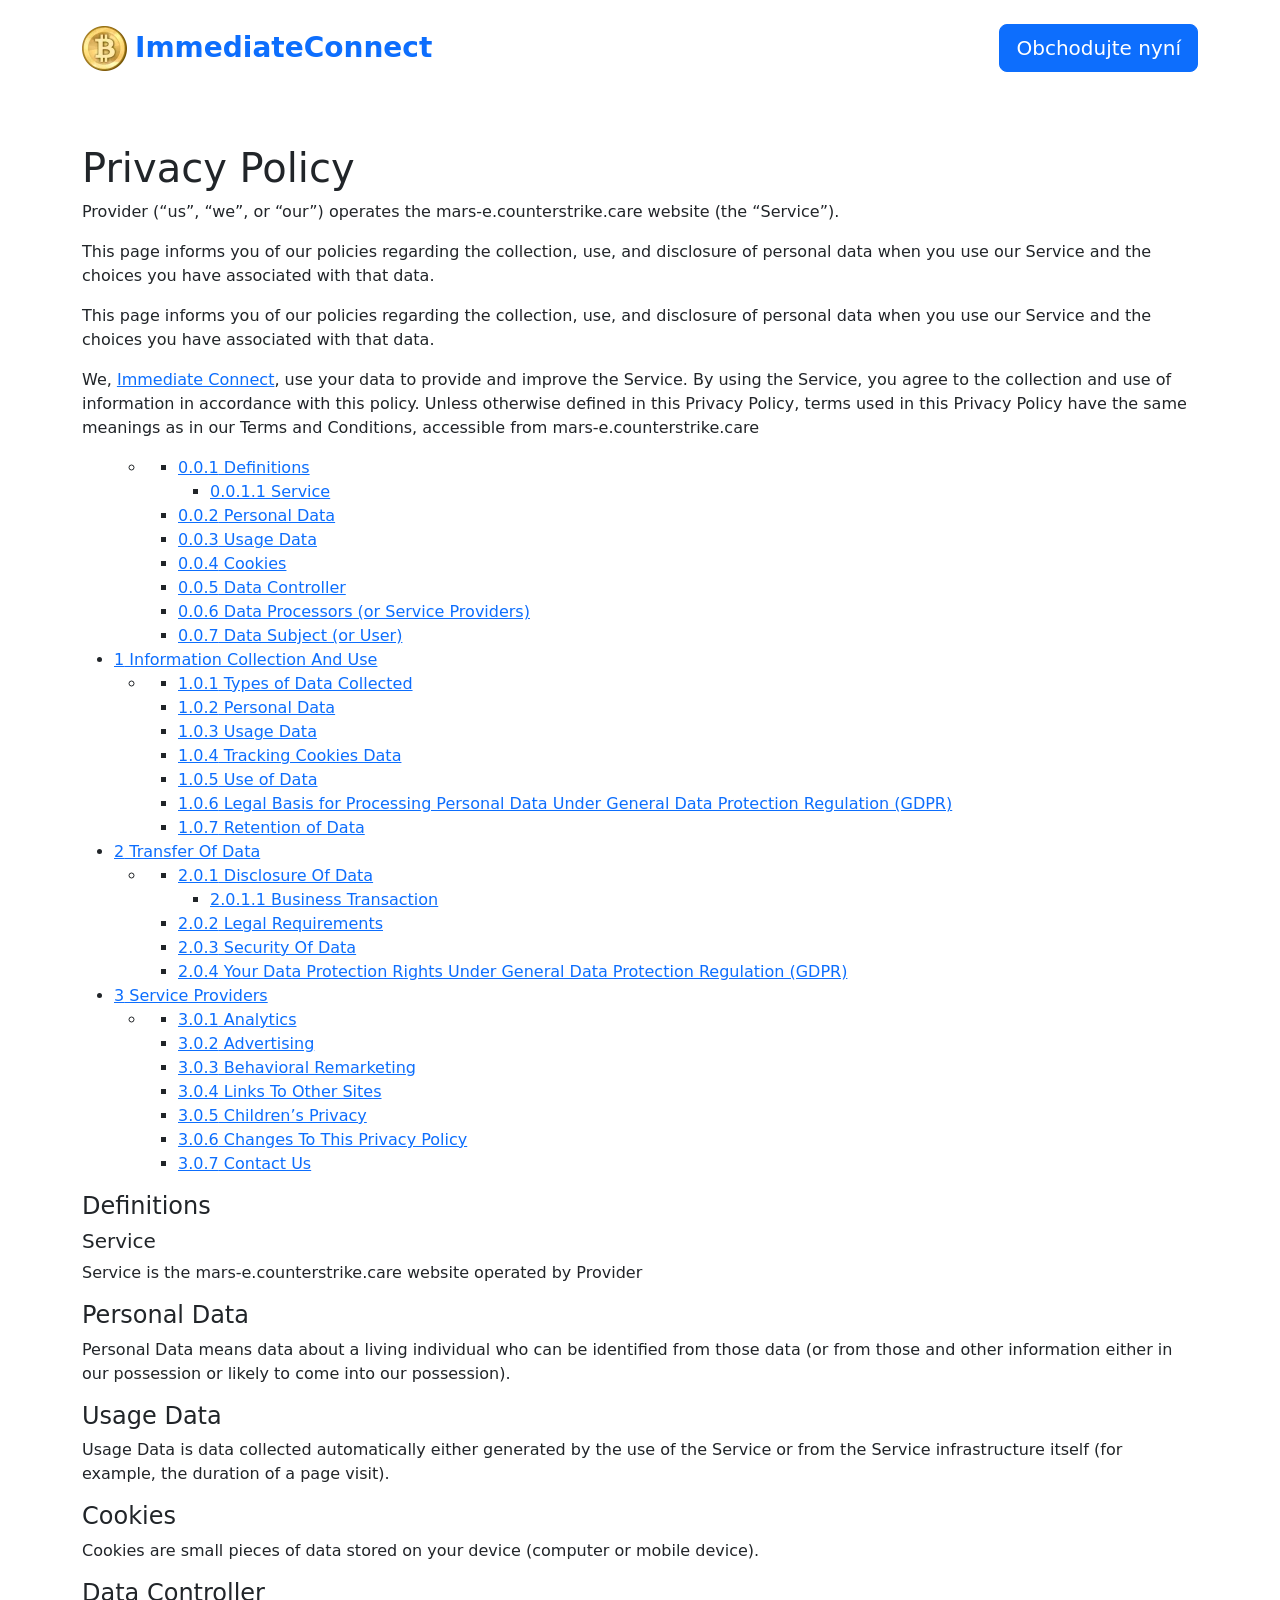
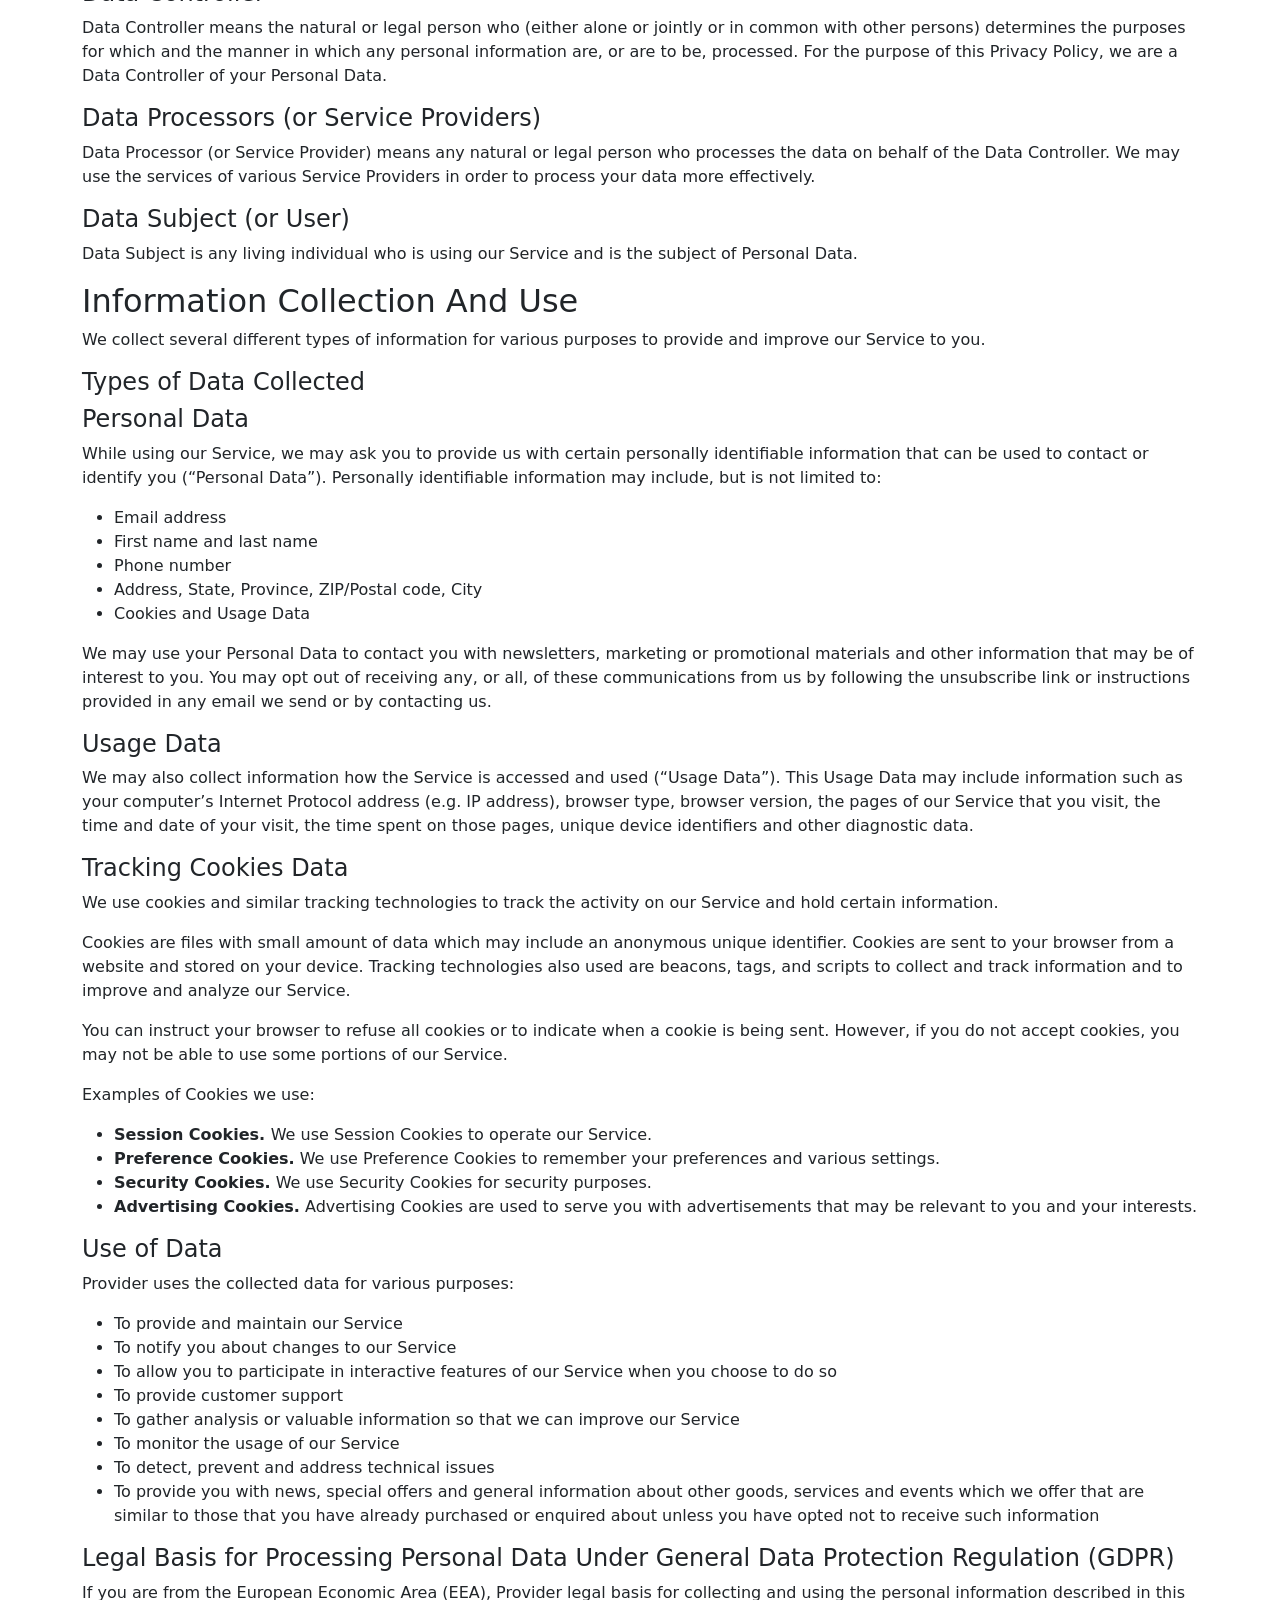
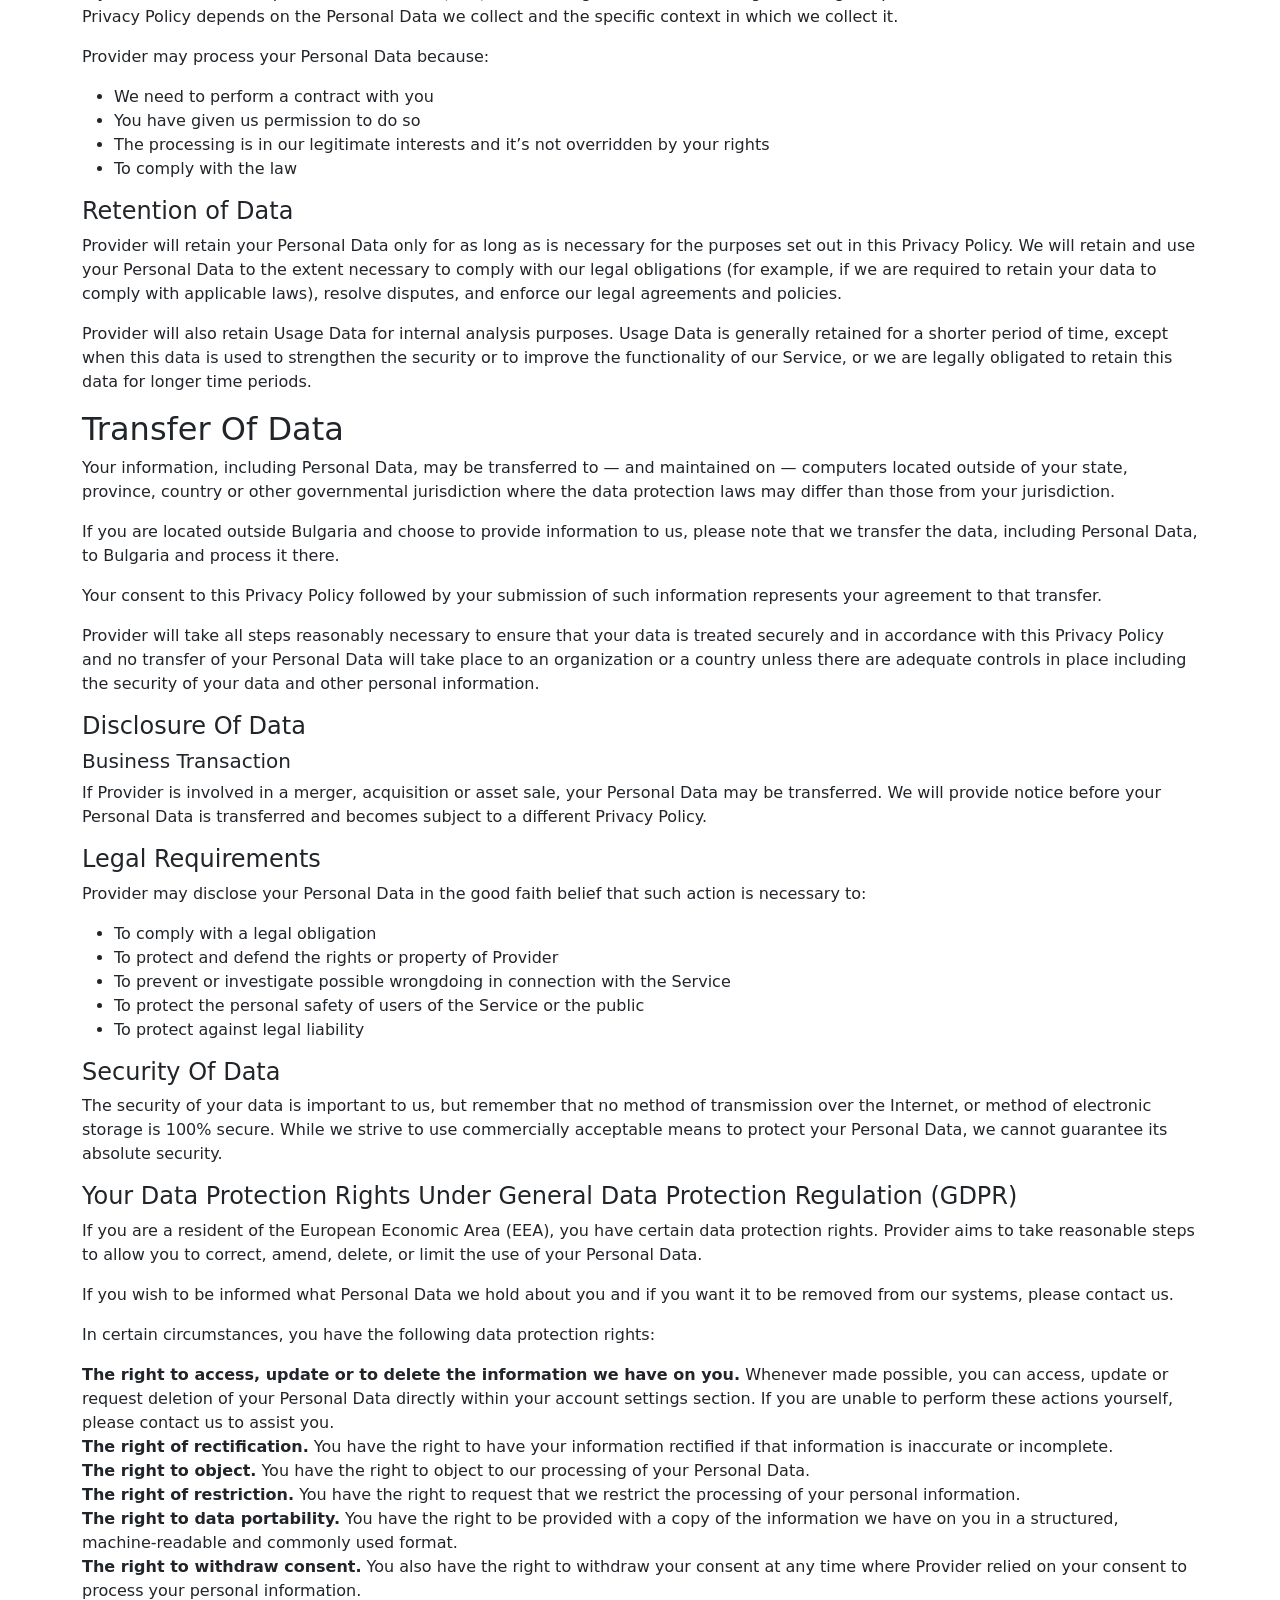
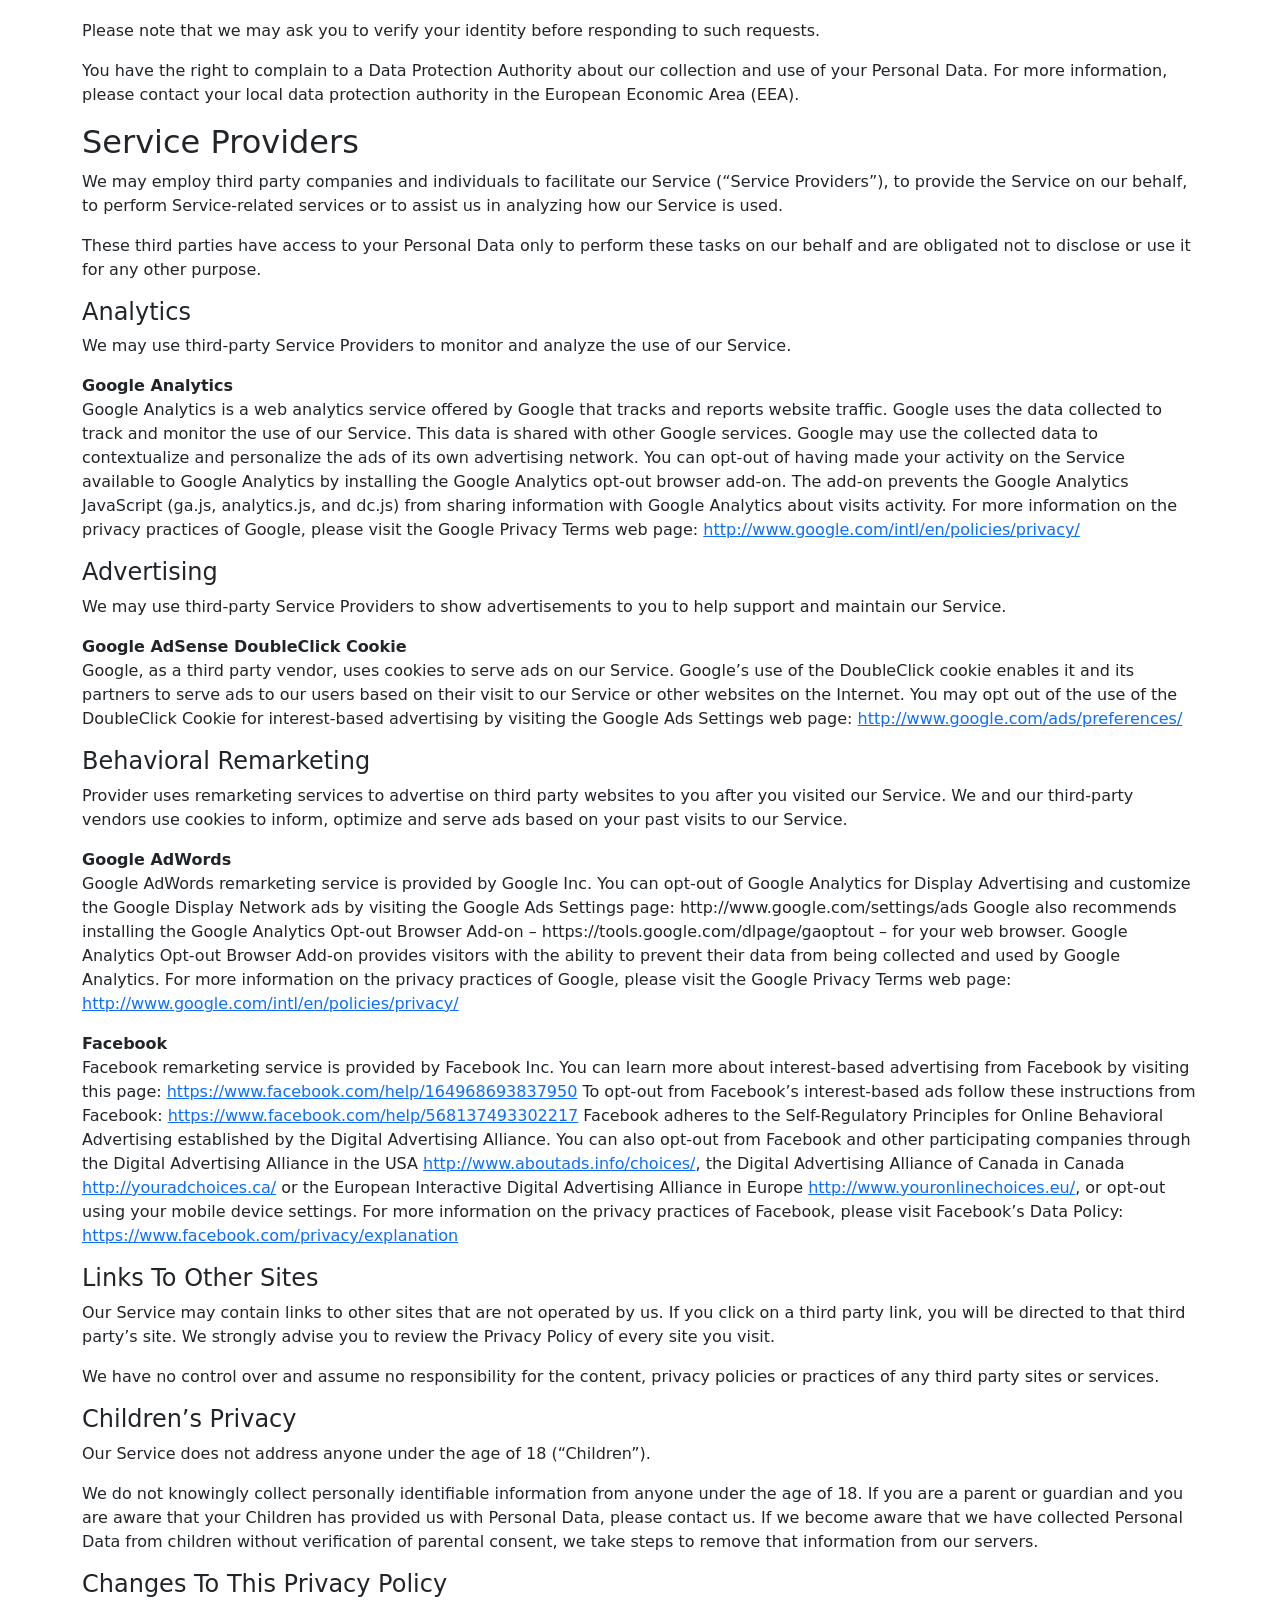
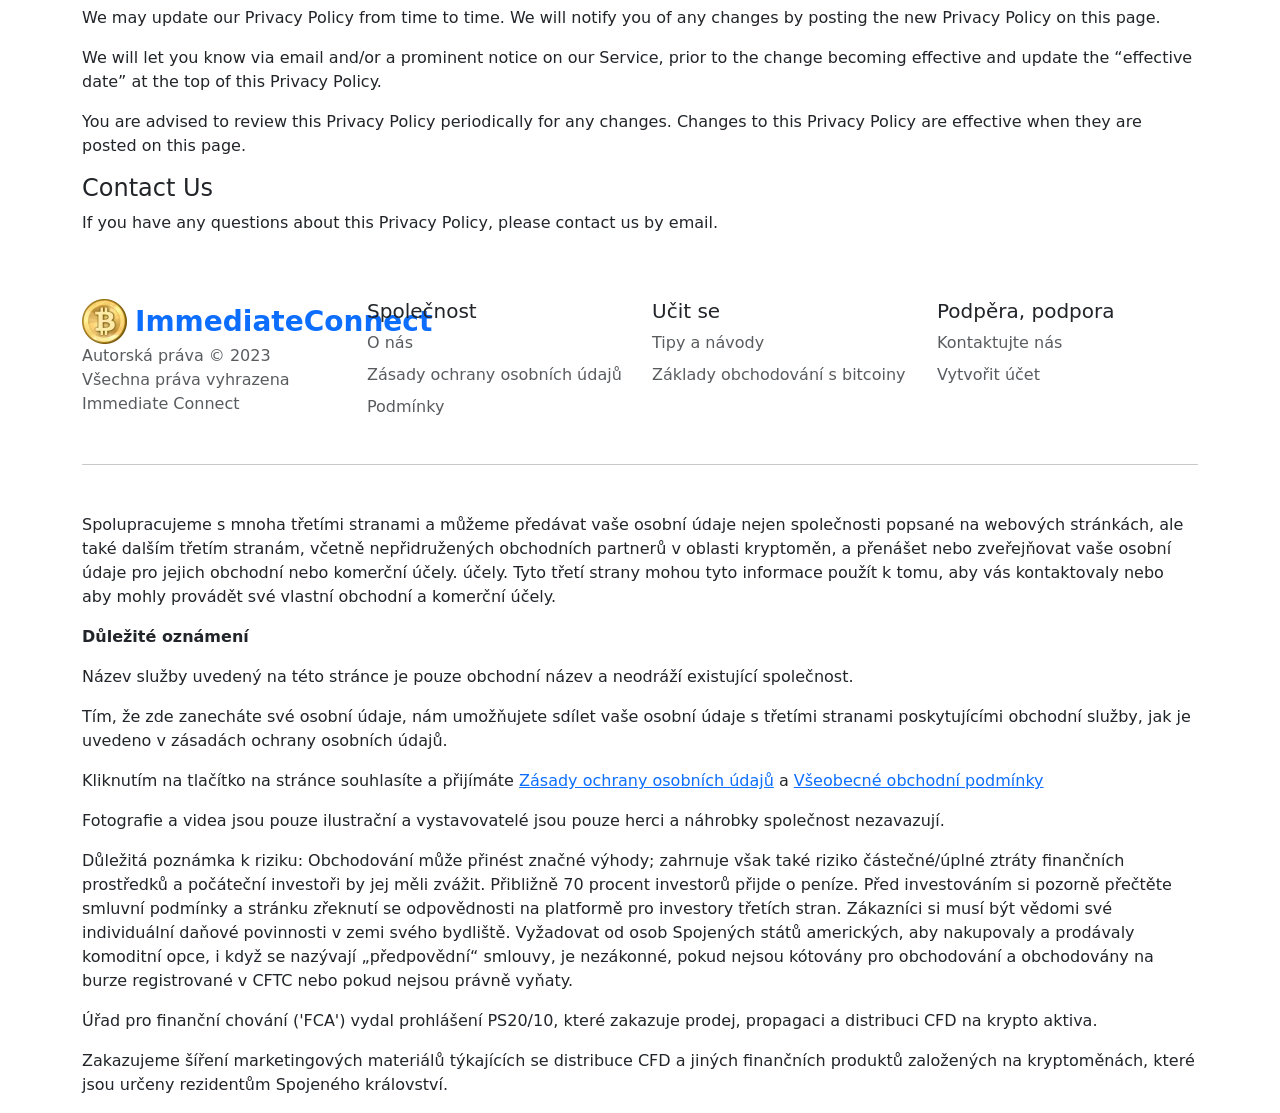
==== commit 511bc085: "fixes" ====
--- a/privacy-policy.html
+++ b/privacy-policy.html
@@ -625,149 +625,7 @@
         na kryptoměnách, které jsou určeny rezidentům Spojeného království.</p>
 </footer>
 
-<section dir="ltr" class="language-switcher">
-    <div class="language-switcher__selected">
-        <a href="index.html">
-            <img src="cs.png" alt="Flag" width="24" height="24"/>
-            Czech
-        </a>
-    </div>
-    <div class="language-switcher__list">
-        <a href="https://immediate-connect.org/ar/">
-            <img src="ar.png" alt="Flag" width="24" height="24"/>
-            Arabic
-        </a>
-        <a href="https://immediate-connect.org/zh-TW/">
-            <img src="zh-TW.png" alt="Flag" width="24" height="24"/>
-            Chinese
-        </a>
-        <a href="https://immediate-connect.org/hr/">
-            <img src="hr.png" alt="Flag" width="24" height="24"/>
-            Croatian
-        </a>
-        <a href="https://immediate-connect.org/da/">
-            <img src="da.png" alt="Flag" width="24" height="24"/>
-            Danish
-        </a>
-        <a href="https://immediate-connect.org/de/">
-            <img src="de.png" alt="Flag" width="24" height="24"/>
-            Deutsch
-        </a>
-        <a href="https://immediate-connect.org/nl/">
-            <img src="nl.png" alt="Flag" width="24" height="24"/>
-            Dutch
-        </a>
-        <a href="https://immediate-connect.org/">
-            <img src="en.png" alt="Flag" width="24" height="24"/>
-            English
-        </a>
-        <a href="https://immediate-connect.org/et/">
-            <img src="et.png" alt="Flag" width="24" height="24"/>
-            Estonian
-        </a>
-        <a href="https://immediate-connect.org/fi/">
-            <img src="fi.png" alt="Flag" width="24" height="24"/>
-            Finish
-        </a>
-        <a href="https://immediate-connect.org/fr/">
-            <img src="fr.png" alt="Flag" width="24" height="24"/>
-            French
-        </a>
-        <a href="https://immediate-connect.org/el/">
-            <img src="el.png" alt="Flag" width="24" height="24"/>
-            Greek
-        </a>
-        <a href="https://immediate-connect.org/hu/">
-            <img src="hu.png" alt="Flag" width="24" height="24"/>
-            Hungarian
-        </a>
-        <a href="https://immediate-connect.org/it/">
-            <img src="it.png" alt="Flag" width="24" height="24"/>
-            Italian
-        </a>
-        <a href="https://immediate-connect.org/ja/">
-            <img src="ja.png" alt="Flag" width="24" height="24"/>
-            Japanese
-        </a>
-        <a href="https://immediate-connect.org/ko/">
-            <img src="ko.png" alt="Flag" width="24" height="24"/>
-            Korean
-        </a>
-        <a href="https://immediate-connect.org/lt/">
-            <img src="lt.png" alt="Flag" width="24" height="24"/>
-            Lithuanian
-        </a>
-        <a href="https://immediate-connect.org/ms/">
-            <img src="ms.png" alt="Flag" width="24" height="24"/>
-            Malay
-        </a>
-        <a href="https://immediate-connect.org/no/">
-            <img src="no.png" alt="Flag" width="24" height="24"/>
-            Norwegian
-        </a>
-        <a href="https://immediate-connect.org/pl/">
-            <img src="pl.png" alt="Flag" width="24" height="24"/>
-            Polish
-        </a>
-        <a href="https://immediate-connect.org/pt/">
-            <img src="pt.png" alt="Flag" width="24" height="24"/>
-            Portuguese
-        </a>
-        <a href="https://immediate-connect.org/ru/">
-            <img src="ru.png" alt="Flag" width="24" height="24"/>
-            Russian
-        </a>
-        <a href="https://immediate-connect.org/sr/">
-            <img src="sr.png" alt="Flag" width="24" height="24"/>
-            Serbian
-        </a>
-        <a href="https://immediate-connect.org/sk/">
-            <img src="sk.png" alt="Flag" width="24" height="24"/>
-            Slovak
-        </a>
-        <a href="https://immediate-connect.org/sl/">
-            <img src="sl.png" alt="Flag" width="24" height="24"/>
-            Slovenian
-        </a>
-        <a href="https://immediate-connect.org/es/">
-            <img src="es.png" alt="Flag" width="24" height="24"/>
-            Spanish
-        </a>
-        <a href="https://immediate-connect.org/sv/">
-            <img src="sv.png" alt="Flag" width="24" height="24"/>
-            Swedish
-        </a>
-        <a href="https://immediate-connect.org/th/">
-            <img src="th.png" alt="Flag" width="24" height="24"/>
-            Thai
-        </a>
-        <a href="https://immediate-connect.org/tr/">
-            <img src="tr.png" alt="Flag" width="24" height="24"/>
-            Turkish
-        </a>
-        <a href="https://immediate-connect.org/uk/">
-            <img src="uk.png" alt="Flag" width="24" height="24"/>
-            Ukrainian
-        </a>
-        <a href="https://immediate-connect.org/vi/">
-            <img src="vi.png" alt="Flag" width="24" height="24"/>
-            Vietnamese
-        </a>
-    </div>
-</section>
-<script>
-    const switcher = document.querySelector('.language-switcher');
-    const switcherButton = document.querySelector('.language-switcher__selected a');
-
-    switcherButton.addEventListener('click', (e) => {
-        e.preventDefault();
-        if (switcher.classList.contains('language-switcher__active')) {
-            switcher.classList.remove("language-switcher__active")
-        } else {
-            switcher.classList.add("language-switcher__active")
-        }
-    });
-</script>
+
 <div dir="ltr" class="modal">
     <div class="modal__content __form" style="position:relative;">
         <div class="signup-form-fx rounded-fx theme-white">
